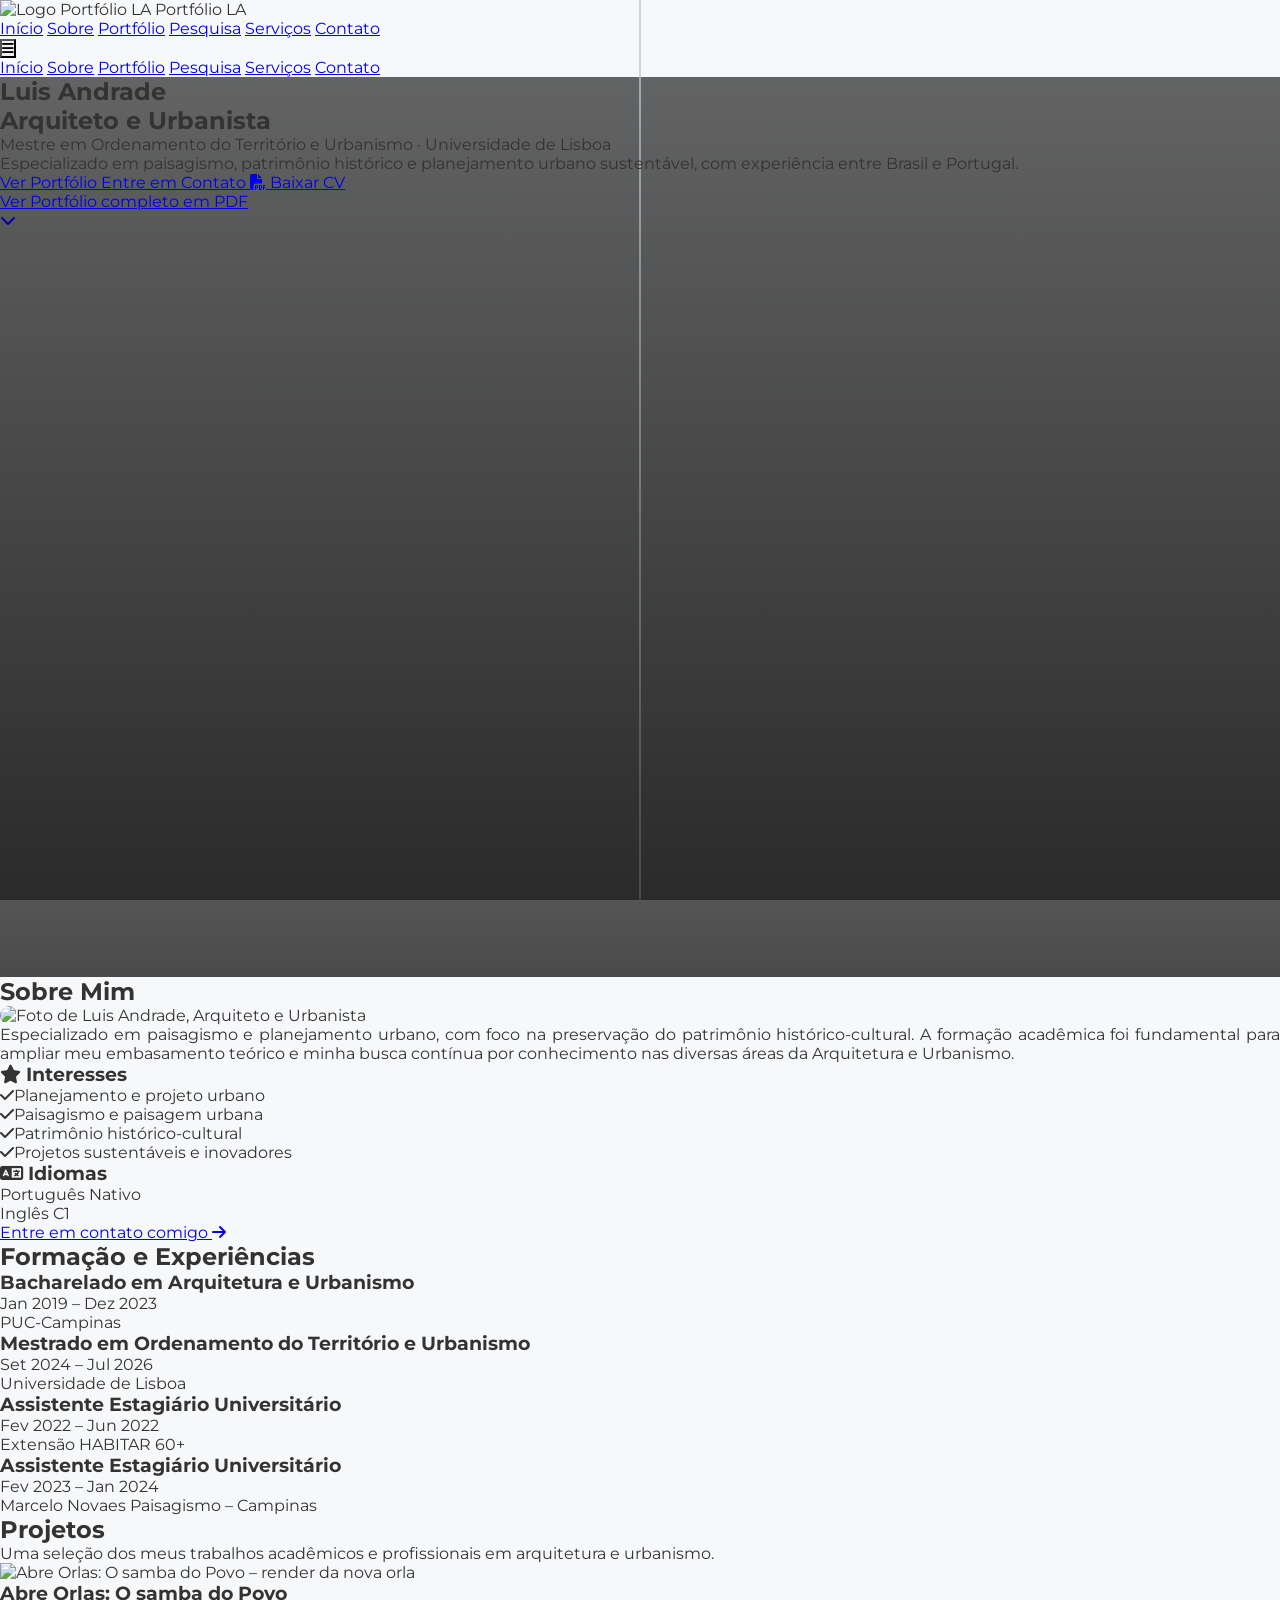
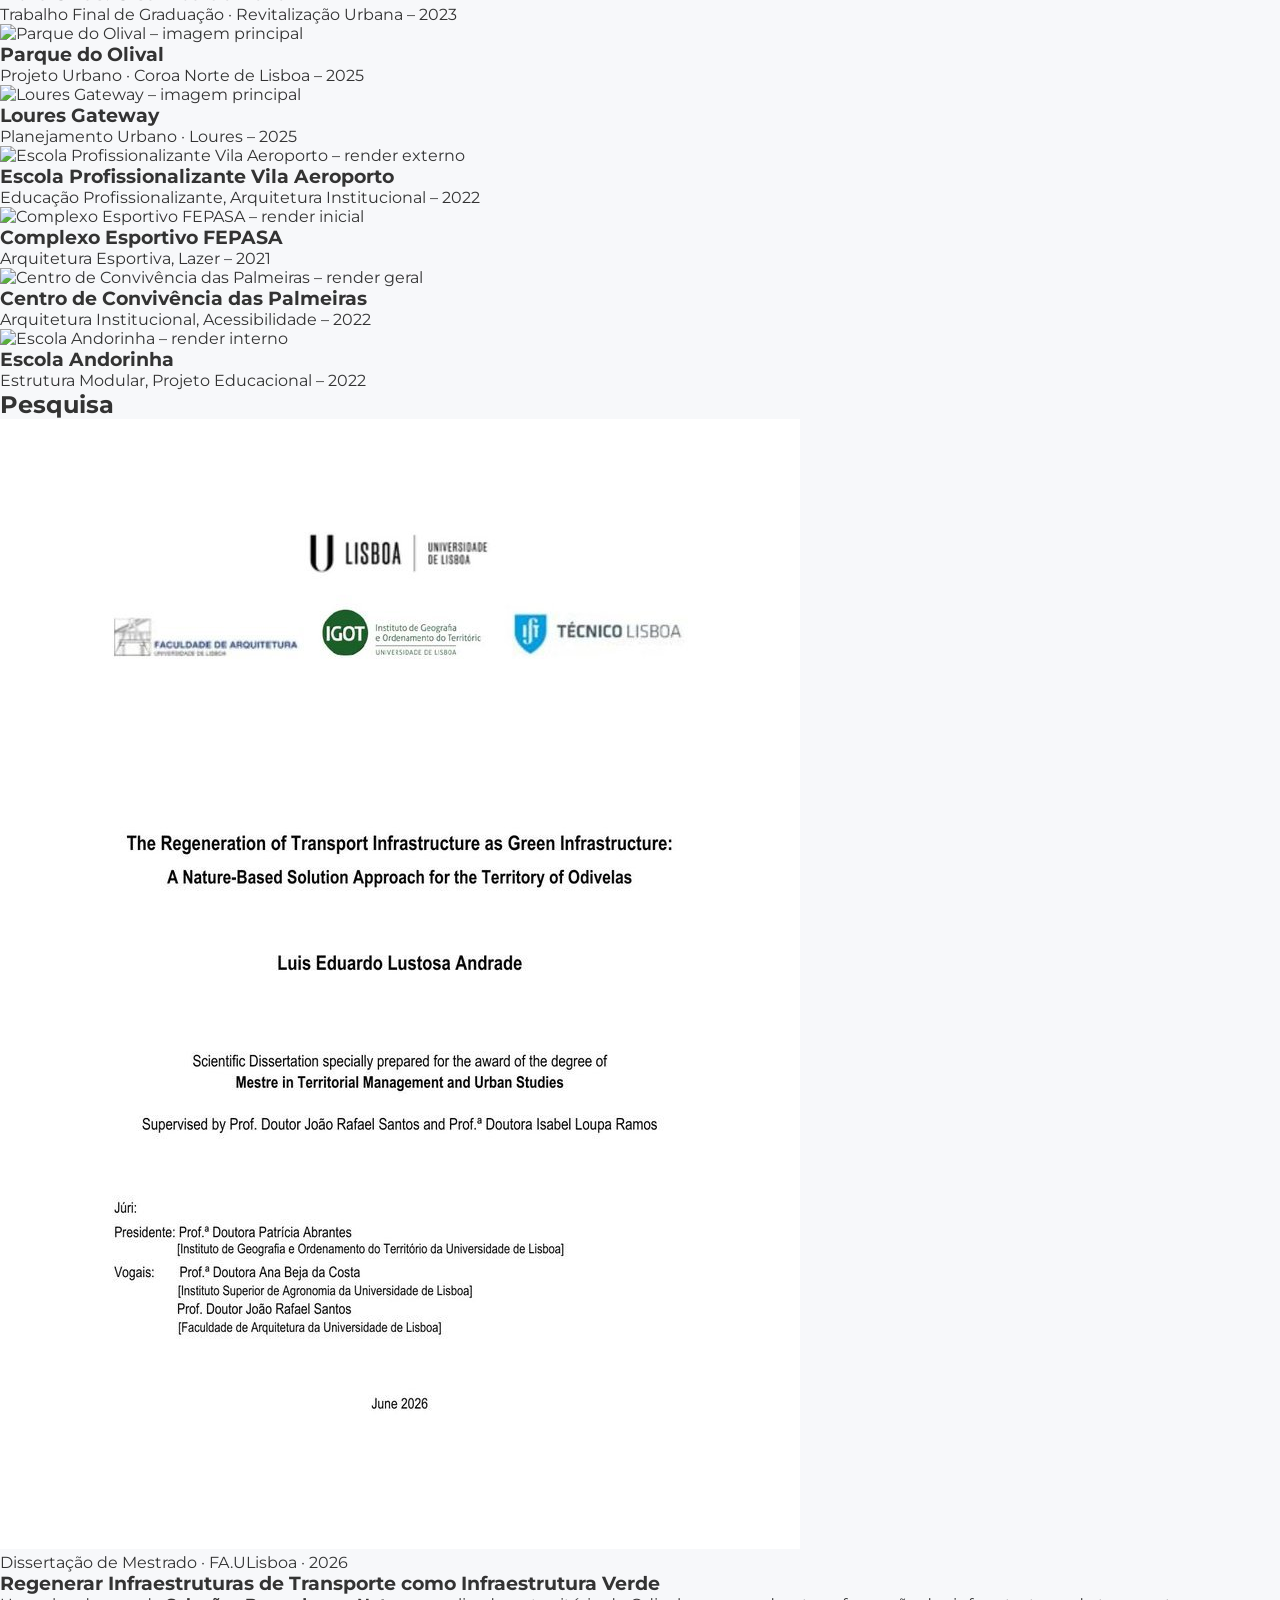
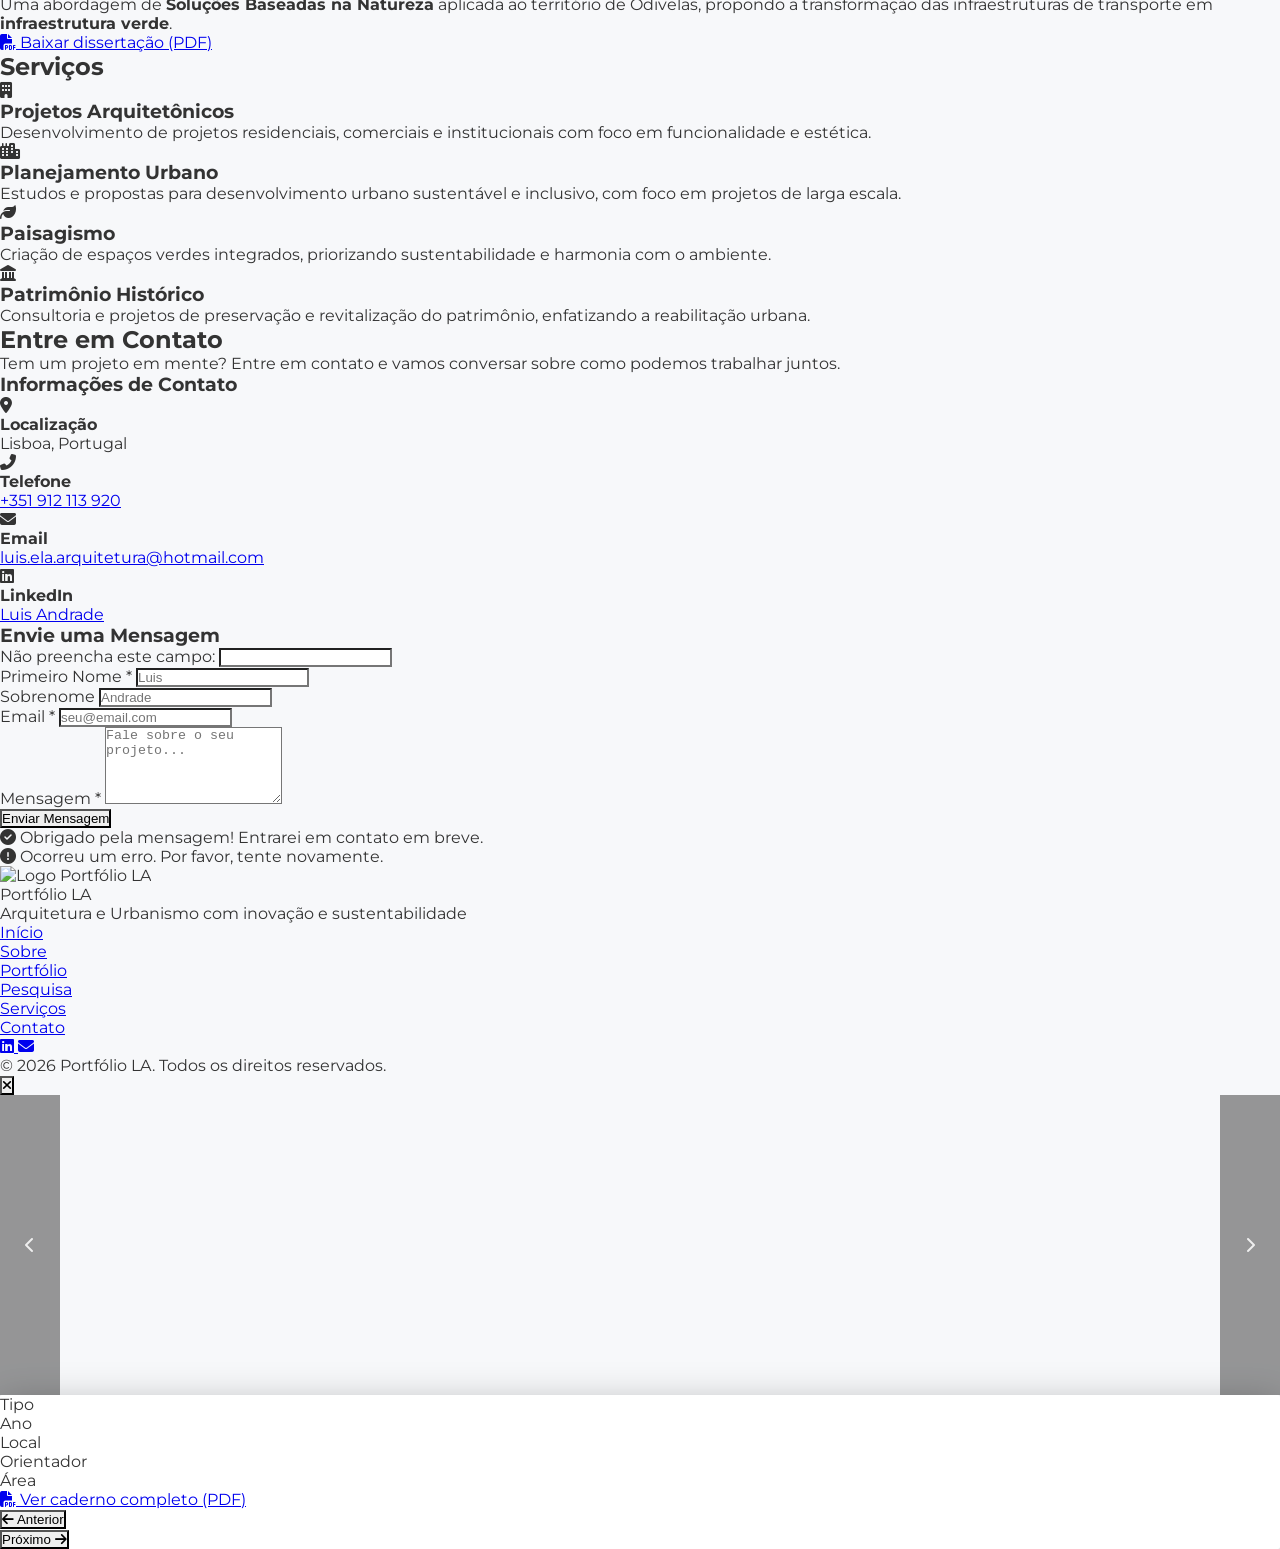
==== index.html @ cffaca9a "Update index.html" ====
<!DOCTYPE html>
<html lang="pt-BR">
<head>
  <meta charset="UTF-8">
  <meta name="viewport" content="width=device-width, initial-scale=1.0">
  <meta name="description" content="Portfólio de Luis Andrade, arquiteto e urbanista especializado em projetos sustentáveis, paisagismo e planejamento urbano.">
  <meta name="keywords" content="arquitetura, urbanismo, paisagismo, sustentabilidade, portfólio, Luis Andrade">
  <meta name="author" content="Luis Andrade">
  <meta name="robots" content="index, follow">

  <!-- ✅ FIX: URLs corretas do Open Graph -->
  <meta property="og:type" content="website">
  <meta property="og:url" content="https://portifoliola.netlify.app/">
  <meta property="og:title" content="Portfólio LA | Luis Andrade - Arquiteto e Urbanista">
  <meta property="og:description" content="Portfólio de Luis Andrade, arquiteto e urbanista especializado em projetos sustentáveis, paisagismo e planejamento urbano.">
  <meta property="og:image" content="https://static.wixstatic.com/media/ea66f0de45ec4109b5eb190bed2244d1.jpg/v1/fill/w_1024,h_1024,al_c,q_85,usm_0.66_1.00_0.01,enc_avif,quality_auto/ea66f0de45ec4109b5eb190bed2244d1.jpg">

  <!-- ✅ FIX: Twitter card URLs corretas -->
  <meta property="twitter:card" content="summary_large_image">
  <meta property="twitter:url" content="https://portifoliola.netlify.app/">
  <meta property="twitter:title" content="Portfólio LA | Luis Andrade - Arquiteto e Urbanista">
  <meta property="twitter:description" content="Portfólio de Luis Andrade, arquiteto e urbanista especializado em projetos sustentáveis, paisagismo e planejamento urbano.">
  <meta property="twitter:image" content="https://static.wixstatic.com/media/ea66f0de45ec4109b5eb190bed2244d1.jpg/v1/fill/w_1024,h_1024,al_c,q_85,usm_0.66_1.00_0.01,enc_avif,quality_auto/ea66f0de45ec4109b5eb190bed2244d1.jpg">

  <title>Portfólio LA | Luis Andrade - Arquiteto e Urbanista</title>

  <!-- ✅ FIX: canonical URL correta -->
  <link rel="canonical" href="https://portifoliola.netlify.app/">

  <!-- ✅ Favicon -->
  <link rel="icon" href="https://raw.githubusercontent.com/luislandrade21-and/my-la-portifolio/c99338d5252a7fed294907d3bf7613ececd0b146/imagens/Logo.svg" type="image/svg+xml">
  <link rel="apple-touch-icon" href="https://raw.githubusercontent.com/luislandrade21-and/my-la-portifolio/c99338d5252a7fed294907d3bf7613ececd0b146/imagens/Logo.svg">

  <!-- ✅ Preconnect para fontes (mantido - bom para performance) -->
  <link rel="preconnect" href="https://fonts.googleapis.com">
  <link rel="preconnect" href="https://fonts.gstatic.com" crossorigin>
  <link href="https://fonts.googleapis.com/css2?family=Montserrat:wght@300;400;500;600;700&display=swap" rel="stylesheet">

  <!-- Tailwind CDN (mantido - funcional para portfólio estático) -->
  <script src="https://cdn.tailwindcss.com"></script>

  <!-- ✅ FIX: Apenas ícones necessários do Font Awesome (subset) -->
  <link rel="stylesheet" href="https://cdnjs.cloudflare.com/ajax/libs/font-awesome/6.4.0/css/all.min.css">

  <style>
    :root {
      --primary-color: #4A5568;
      --secondary-color: #CBD5E0;
      --dark-color: #2D3748;
      --light-color: #f7f8fa;
      --accent-color: #ff6b6b;
    }

    * { margin: 0; padding: 0; box-sizing: border-box; }

    body {
      font-family: 'Montserrat', sans-serif;
      background-color: var(--light-color);
      color: #333;
      overflow-x: hidden;
    }

    /* ✅ Texto justificado apenas nas seções de conteúdo — não no hero */
    #about p, #portfolio p, #services p, #contact p,
    .text-gray-600, .text-gray-700 {
      text-align: justify;
      hyphens: auto;
      -webkit-hyphens: auto;
    }

    /* ✅ scroll-behavior nativo no CSS (sem JS) */
    html { scroll-behavior: smooth; }

    .hero-image {
      background-image: linear-gradient(rgba(0,0,0,0.5), rgba(0,0,0,0.5)),
        url('https://static.wixstatic.com/media/ea66f0de45ec4109b5eb190bed2244d1.jpg/v1/fill/w_1920,h_1080,al_c,q_85,usm_0.66_1.00_0.01,enc_avif,quality_auto/ea66f0de45ec4109b5eb190bed2244d1.jpg');
      background-size: cover;
      background-position: center;
      background-attachment: fixed;
      height: 100vh;
      position: relative;
    }

    .hero-image::after {
      content: '';
      position: absolute;
      top: 0; left: 0;
      width: 100%; height: 100%;
      background: linear-gradient(to bottom, rgba(0,0,0,0.2) 0%, rgba(0,0,0,0.7) 100%);
      z-index: 1;
    }

    .hero-content { position: relative; z-index: 2; }

    .portfolio-item {
      transition: all 0.3s ease;
      overflow: hidden;
      position: relative;
    }

    .portfolio-item::before {
      content: '';
      position: absolute;
      top: 0; left: 0;
      width: 100%; height: 100%;
      background: linear-gradient(to bottom, transparent 60%, rgba(0,0,0,0.8) 100%);
      z-index: 1;
      opacity: 0;
      transition: opacity 0.3s ease;
    }

    .portfolio-item:hover::before { opacity: 1; }

    .portfolio-item:hover {
      transform: translateY(-10px);
      box-shadow: 0 15px 30px rgba(0,0,0,0.15);
    }

    .portfolio-item .portfolio-overlay {
      position: absolute;
      bottom: 0; left: 0;
      width: 100%;
      padding: 20px;
      color: white;
      z-index: 2;
      transform: translateY(100%);
      transition: transform 0.3s ease;
    }

    .portfolio-item:hover .portfolio-overlay { transform: translateY(0); }

    /* Zoom suave da imagem no hover */
    .portfolio-item img {
      transition: transform 0.5s ease;
    }
    .portfolio-item:hover img {
      transform: scale(1.06);
    }

    .timeline::before {
      content: '';
      position: absolute;
      top: 0; bottom: 0;
      left: 50%;
      width: 2px;
      background-color: var(--secondary-color);
      transform: translateX(-50%);
    }

    @media (max-width: 768px) {
      .timeline::before { left: 31px; }
    }

    .nav-link { position: relative; transition: color 0.3s ease; }

    .nav-link::after {
      content: '';
      position: absolute;
      width: 0; height: 2px;
      bottom: 0; left: 0;
      background-color: var(--primary-color);
      transition: width 0.3s ease;
    }

    .nav-link:hover::after { width: 100%; }

    .service-card {
      transition: all 0.3s ease;
      height: 100%;
      display: flex;
      flex-direction: column;
    }

    .service-card:hover {
      transform: translateY(-10px);
      box-shadow: 0 15px 30px rgba(0,0,0,0.1);
    }

    .service-icon { transition: all 0.3s ease; }

    .service-card:hover .service-icon {
      background-color: var(--primary-color);
      color: white;
      transform: scale(1.1);
    }

    .fade-in {
      opacity: 0;
      transform: translateY(20px);
      transition: opacity 0.6s ease, transform 0.6s ease;
    }

    .fade-in.visible { opacity: 1; transform: translateY(0); }

    /* Loading */
    .loader {
      position: fixed;
      top: 0; left: 0;
      width: 100%; height: 100%;
      background-color: white;
      display: flex;
      justify-content: center;
      align-items: center;
      z-index: 9999;
      transition: opacity 0.5s ease, visibility 0.5s ease;
    }

    .loader.hidden { opacity: 0; visibility: hidden; }

    .loader-circle {
      width: 50px; height: 50px;
      border: 5px solid var(--secondary-color);
      border-top-color: var(--primary-color);
      border-radius: 50%;
      animation: spin 1s linear infinite;
    }

    @keyframes spin { to { transform: rotate(360deg); } }

    /* Scroll to top */
    .scroll-top {
      position: fixed;
      bottom: 30px; right: 30px;
      width: 50px; height: 50px;
      background-color: var(--primary-color);
      color: white;
      border-radius: 50%;
      display: flex;
      justify-content: center;
      align-items: center;
      cursor: pointer;
      opacity: 0;
      visibility: hidden;
      transition: all 0.3s ease;
      z-index: 99;
      box-shadow: 0 4px 12px rgba(0,0,0,0.15);
      border: none;
    }

    .scroll-top.visible { opacity: 1; visibility: visible; }
    .scroll-top:hover { background-color: var(--dark-color); transform: translateY(-5px); }

    /* Form */
    .form-control { transition: all 0.3s ease; }
    .form-control:focus {
      border-color: var(--primary-color);
      box-shadow: 0 0 0 3px rgba(84, 108, 140, 0.2);
      outline: none;
    }

    /* ===== AFIAR: cantos retos em todo o site (exceto círculos) ===== */
    .rounded-lg, .rounded-xl, .rounded-md, .rounded, .rounded-b-xl, .rounded-t-xl,
    .portfolio-item, .archd-tag, button, input, textarea, .bg-white.rounded-lg {
      border-radius: 0 !important;
    }
    /* Mantém circulares os elementos que devem sê-lo */
    .rounded-full, .scroll-top-btn, [class*="rounded-full"] {
      border-radius: 9999px !important;
    }

    .modal { transition: all 0.3s ease; }
    .archd-backdrop { background: rgba(15, 15, 17, 0.96); }
    .archd-stage { background: transparent; min-height: 300px; }
    .archd-panel { background: #ffffff; border-radius: 2px; box-shadow: 0 10px 40px rgba(0,0,0,0.3); max-height: 100%; }
    /* Gradiente para o texto do cabeçalho ficar legível sobre a imagem */
    .archd-header { background: linear-gradient(to bottom, rgba(0,0,0,0.65), rgba(0,0,0,0)); }
    .archd-tags { background: linear-gradient(to top, rgba(0,0,0,0.55), rgba(0,0,0,0)); }
    .archd-tag {
      display: inline-block;
      background: rgba(255,255,255,0.92);
      color: #1a1a1a;
      font-size: 11px;
      font-weight: 500;
      letter-spacing: 0.03em;
      padding: 4px 11px;
      pointer-events: none;
    }

    /* Carousel */
    .carousel-container { position: relative; overflow: hidden; }
    .carousel-track { display: flex; transition: transform 0.3s ease; height: 100%; }
    .carousel-slide { min-width: 100%; height: 100%; display: flex; align-items: center; justify-content: center; }
    .carousel-slide img { width: 100%; height: 100%; object-fit: contain; background: #0e0e0e; }

    .carousel-nav {
      position: absolute;
      top: 50%;
      transform: translateY(-50%);
      background-color: rgba(0,0,0,0.4);
      color: rgba(255,255,255,0.85);
      border: none;
      width: 44px; height: 44px;
      display: flex;
      justify-content: center;
      align-items: center;
      cursor: pointer;
      font-size: 16px;
      transition: all 0.2s ease;
      z-index: 15;
    }

    .carousel-nav:hover { background-color: rgba(0,0,0,0.7); color: #fff; }
    .carousel-prev { left: 0; height: 100%; width: 60px; }
    .carousel-next { right: 0; height: 100%; width: 60px; }

    /* Thumbnails */
    .thumbnail-gallery {
      display: flex;
      flex-wrap: wrap;
      gap: 10px;
      margin-top: 15px;
      justify-content: center;
    }

    .thumbnail {
      width: 80px; height: 80px;
      object-fit: cover;
      border-radius: 4px;
      cursor: pointer;
      opacity: 0.7;
      transition: all 0.3s ease;
      border: 2px solid transparent;
    }

    .thumbnail:hover, .thumbnail.active { opacity: 1; border-color: var(--primary-color); }

    /* Project navigation */
    .project-nav {
      position: absolute;
      top: 50%;
      transform: translateY(-50%);
      background-color: rgba(0,0,0,0.5);
      color: white;
      border: none;
      width: 50px; height: 50px;
      border-radius: 50%;
      display: flex;
      justify-content: center;
      align-items: center;
      cursor: pointer;
      font-size: 20px;
      transition: background-color 0.3s ease;
      z-index: 20;
    }

    .project-nav:hover { background-color: rgba(0,0,0,0.8); }
    .project-nav.prev { left: 10px; }
    .project-nav.next { right: 10px; }

    .project-nav-title {
      position: absolute;
      background-color: rgba(0,0,0,0.7);
      color: white;
      padding: 5px 10px;
      border-radius: 4px;
      font-size: 14px;
      white-space: nowrap;
      opacity: 0;
      transition: opacity 0.3s ease;
      pointer-events: none;
    }

    .project-nav:hover .project-nav-title { opacity: 1; }
    .project-nav.prev .project-nav-title { right: 60px; top: 50%; transform: translateY(-50%); }
    .project-nav.next .project-nav-title { left: 60px; top: 50%; transform: translateY(-50%); }

    /* ✅ REMOVIDO: placeholder-project (6º projeto removido) */

    /* Wide modal */
    .wider-modal {
      max-width: 90vw;
      width: 1200px;
    }

    @media (max-width: 1280px) { .wider-modal { max-width: 95vw; width: 1000px; } }
    @media (max-width: 1024px) { .wider-modal { max-width: 95vw; width: 800px; } }

    @media (max-width: 768px) {
      .hero-image { background-attachment: scroll; }
      .project-nav { width: 40px; height: 40px; font-size: 16px; }
      .carousel-nav { width: 44px; }
      .carousel-prev { left: 0; }
      .carousel-next { right: 0; }
    }

    /* Modal escuro — responsivo: empilha imagem em cima, painel em baixo */
    @media (max-width: 1023px) {
      .archd-modal { flex-direction: column; max-height: 94vh; }
      .archd-panel { width: 100%; border-left: none; border-top: 1px solid rgba(255,255,255,0.08); max-height: 40vh; }
      .carousel-slide { height: 52vh; max-height: 52vh; }
      .archd-header h2 { font-size: 1.05rem; }
    }

    /* ✅ NOVO: Estilo de foco para acessibilidade */
    a:focus-visible, button:focus-visible {
      outline: 3px solid var(--primary-color);
      outline-offset: 2px;
    }
  </style>
</head>
<body>

  <!-- Loading Screen -->
  <div class="loader" id="loader" role="status" aria-label="Carregando">
    <div class="loader-circle"></div>
  </div>

  <!-- ✅ Scroll to Top Button (button para acessibilidade) -->
  <button class="scroll-top" id="scrollTop" aria-label="Voltar ao topo" onclick="window.scrollTo({top:0,behavior:'smooth'})">
    <i class="fas fa-arrow-up" aria-hidden="true"></i>
  </button>

  <!-- Navigation -->
  <nav class="fixed w-full bg-white shadow-md z-50 transition-all duration-300" id="navbar" role="navigation" aria-label="Menu principal">
    <div class="max-w-7xl mx-auto px-4 sm:px-6 lg:px-8">
      <div class="flex justify-between h-16">
        <div class="flex items-center">
          <img src="https://raw.githubusercontent.com/luislandrade21-and/my-la-portifolio/c99338d5252a7fed294907d3bf7613ececd0b146/imagens/Logo.svg"
               alt="Logo Portfólio LA"
               class="w-10 h-10 mr-2"
               width="40" height="40">
          <span class="text-xl font-bold text-[var(--primary-color)]">Portfólio LA</span>
        </div>
        <div class="hidden md:flex items-center space-x-8">
          <a href="#home" class="nav-link text-gray-700 hover:text-[var(--primary-color)] px-3 py-2">Início</a>
          <a href="#about" class="nav-link text-gray-700 hover:text-[var(--primary-color)] px-3 py-2">Sobre</a>
          <a href="#portfolio" class="nav-link text-gray-700 hover:text-[var(--primary-color)] px-3 py-2">Portfólio</a>
          <a href="#pesquisa" class="nav-link text-gray-700 hover:text-[var(--primary-color)] px-3 py-2">Pesquisa</a>
          <a href="#services" class="nav-link text-gray-700 hover:text-[var(--primary-color)] px-3 py-2">Serviços</a>
          <a href="#contact" class="nav-link bg-[var(--primary-color)] text-white px-4 py-2 rounded-lg hover:bg-[var(--dark-color)] transition duration-300">Contato</a>
        </div>
        <div class="md:hidden flex items-center">
          <button id="menu-toggle" class="text-gray-700 hover:text-blue-600" aria-label="Abrir menu" aria-expanded="false" aria-controls="mobile-menu">
            <i class="fas fa-bars text-xl text-[var(--secondary-color)]" aria-hidden="true"></i>
          </button>
        </div>
      </div>
    </div>
    <!-- Mobile menu -->
    <div id="mobile-menu" class="hidden md:hidden bg-white shadow-lg" role="menu">
      <div class="px-2 pt-2 pb-3 space-y-1 sm:px-3">
        <a href="#home" class="block px-3 py-2 text-gray-700 hover:text-[var(--primary-color)]" role="menuitem">Início</a>
        <a href="#about" class="block px-3 py-2 text-gray-700 hover:text-[var(--primary-color)]" role="menuitem">Sobre</a>
        <a href="#portfolio" class="block px-3 py-2 text-gray-700 hover:text-[var(--primary-color)]" role="menuitem">Portfólio</a>
        <a href="#pesquisa" class="block px-3 py-2 text-gray-700 hover:text-[var(--primary-color)]" role="menuitem">Pesquisa</a>
        <a href="#services" class="block px-3 py-2 text-gray-700 hover:text-[var(--primary-color)]" role="menuitem">Serviços</a>
        <a href="#contact" class="block px-3 py-2 bg-[var(--primary-color)] text-white rounded-lg hover:bg-[var(--dark-color)] transition duration-300" role="menuitem">Contato</a>
      </div>
    </div>
  </nav>

  <!-- Hero Section -->
  <section id="home" class="hero-image pt-16" aria-label="Apresentação">
    <div class="h-full flex items-center justify-center hero-content">
      <div class="text-center px-4 fade-in">
        <h1 class="text-4xl md:text-6xl font-bold text-white mb-4">Luis Andrade</h1>
        <h2 class="text-2xl md:text-3xl text-blue-300 mb-4">Arquiteto e Urbanista</h2>
        <p class="text-base md:text-lg text-blue-200 mb-6 font-light tracking-wide">
          Mestre em Ordenamento do Território e Urbanismo · Universidade de Lisboa
        </p>
        <p class="text-lg md:text-xl text-white max-w-2xl mx-auto mb-8">
          Especializado em paisagismo, patrimônio histórico e planejamento urbano sustentável, com experiência entre Brasil e Portugal.
        </p>
        <div class="flex flex-col sm:flex-row justify-center gap-4">
          <a href="#portfolio" class="inline-block bg-[var(--primary-color)] hover:bg-[var(--dark-color)] text-white font-medium py-3 px-6 rounded-lg transition duration-300">
            Ver Portfólio
          </a>
          <a href="#contact" class="inline-block bg-transparent border-2 border-white hover:bg-white hover:text-[var(--primary-color)] text-white font-medium py-3 px-6 rounded-lg transition duration-300">
            Entre em Contato
          </a>
          <!-- ✅ Botão CV ativo -->
          <a href="cv/luis-andrade-CV-2026.pdf"
             download
             class="inline-flex items-center gap-2 bg-transparent border-2 border-blue-300 hover:bg-blue-300 hover:text-[var(--dark-color)] text-blue-200 font-medium py-3 px-6 rounded-lg transition duration-300">
            <i class="fas fa-file-pdf" aria-hidden="true"></i>
            Baixar CV
          </a>
        </div>
        <!-- ✅ Link discreto para o portfólio em PDF -->
        <p class="text-xs text-blue-200 mt-4 opacity-80 text-center">
          <a href="cv/luis-andrade-portifolio-2025.pdf"
             download
             class="underline underline-offset-2 hover:opacity-100 transition-opacity duration-200 cursor-pointer">
            Ver Portfólio completo em PDF
          </a>
        </p>
      </div>
    </div>
    <div class="absolute bottom-10 left-0 right-0 flex justify-center animate-bounce">
      <a href="#about" class="text-white" aria-label="Ir para seção Sobre">
        <i class="fas fa-chevron-down text-2xl" aria-hidden="true"></i>
      </a>
    </div>
  </section>

  <!-- About Section -->
  <section id="about" class="py-20 bg-white" aria-labelledby="about-title">
    <div class="max-w-7xl mx-auto px-4 sm:px-6 lg:px-8">
      <div class="text-center mb-16 fade-in">
        <h2 id="about-title" class="text-3xl font-bold text-gray-900 mb-4">Sobre Mim</h2>
        <div class="w-20 h-1 bg-[var(--secondary-color)] mx-auto"></div>
      </div>
      <div class="flex flex-col md:flex-row items-center gap-12 fade-in">
        <div class="md:w-1/3">
          <!-- ✅ FIX: loading="lazy" + dimensões explícitas -->
          <img src="https://static.wixstatic.com/media/f6c6d7_1b2fb8ff5204471a9a677d232c610325~mv2.jpg/v1/crop/x_0,y_1,w_576,h_574/fill/w_487,h_484,al_c,q_80,usm_0.66_1.00_0.01,enc_avif,quality_auto/WhatsApp%20Image%202025-07-28%20at%2015_42_edited.jpg"
               alt="Foto de Luis Andrade, Arquiteto e Urbanista"
               class="rounded-full w-64 h-64 object-cover mx-auto shadow-xl"
               width="256" height="256"
               loading="lazy">
        </div>
        <div class="md:w-2/3">
          <p class="text-lg text-gray-600 mb-8">
            Especializado em paisagismo e planejamento urbano, com foco na preservação do patrimônio histórico-cultural.
            A formação acadêmica foi fundamental para ampliar meu embasamento teórico e minha busca contínua por conhecimento
            nas diversas áreas da Arquitetura e Urbanismo.
          </p>
          <div class="grid grid-cols-1 md:grid-cols-2 gap-8">
            <div>
              <h3 class="text-xl font-semibold text-gray-800 mb-4 flex items-center">
                <i class="fas fa-star mr-2 text-[var(--secondary-color)]" aria-hidden="true"></i> Interesses
              </h3>
              <ul class="space-y-2">
                <li class="flex items-center"><i class="fas fa-check text-green-500 mr-2" aria-hidden="true"></i>Planejamento e projeto urbano</li>
                <li class="flex items-center"><i class="fas fa-check text-green-500 mr-2" aria-hidden="true"></i>Paisagismo e paisagem urbana</li>
                <li class="flex items-center"><i class="fas fa-check text-green-500 mr-2" aria-hidden="true"></i>Patrimônio histórico-cultural</li>
                <li class="flex items-center"><i class="fas fa-check text-green-500 mr-2" aria-hidden="true"></i>Projetos sustentáveis e inovadores</li>
              </ul>
            </div>
            <div>
              <h3 class="text-xl font-semibold text-gray-800 mb-4 flex items-center">
                <i class="fas fa-language mr-2 text-[var(--secondary-color)]" aria-hidden="true"></i> Idiomas
              </h3>
              <div class="mb-4">
                <div class="flex justify-between mb-1">
                  <span class="text-gray-700">Português</span>
                  <span class="text-gray-500">Nativo</span>
                </div>
                <div class="w-full bg-gray-200 rounded-full h-2.5" role="progressbar" aria-valuenow="100" aria-valuemin="0" aria-valuemax="100" aria-label="Nível de Português">
                  <div class="bg-[var(--primary-color)] h-2.5 rounded-full" style="width:100%"></div>
                </div>
              </div>
              <div>
                <div class="flex justify-between mb-1">
                  <span class="text-gray-700">Inglês</span>
                  <span class="text-gray-500">C1</span>
                </div>
                <div class="w-full bg-gray-200 rounded-full h-2.5" role="progressbar" aria-valuenow="80" aria-valuemin="0" aria-valuemax="100" aria-label="Nível de Inglês C1">
                  <div class="bg-[var(--primary-color)] h-2.5 rounded-full" style="width:80%"></div>
                </div>
              </div>
            </div>
          </div>
          <div class="mt-8">
            <a href="#contact" class="inline-flex items-center text-[var(--primary-color)] font-medium hover:text-[var(--dark-color)]">
              Entre em contato comigo
              <i class="fas fa-arrow-right ml-2" aria-hidden="true"></i>
            </a>
          </div>
        </div>
      </div>
    </div>
  </section>

  <!-- Experience Section -->
  <section class="py-20 bg-gray-50" aria-labelledby="exp-title">
    <div class="max-w-7xl mx-auto px-4 sm:px-6 lg:px-8">
      <div class="text-center mb-16 fade-in">
        <h2 id="exp-title" class="text-3xl font-bold text-gray-900 mb-4">Formação e Experiências</h2>
        <div class="w-20 h-1 bg-[var(--primary-color)] mx-auto"></div>
      </div>
      <div class="relative timeline">
        <div class="mb-12 flex flex-col md:flex-row items-start fade-in">
          <div class="md:w-1/2 md:pr-8 md:text-right mb-4 md:mb-0">
            <div class="bg-white p-6 rounded-lg shadow-md">
              <h3 class="text-xl font-semibold text-[var(--primary-color)]">Bacharelado em Arquitetura e Urbanismo</h3>
              <p class="text-gray-500 mb-2">Jan 2019 – Dez 2023</p>
              <p class="text-gray-600">PUC-Campinas</p>
            </div>
          </div>
          <div class="hidden md:block md:w-1/2"></div>
        </div>
        <div class="mb-12 flex flex-col md:flex-row items-start fade-in">
          <div class="hidden md:block md:w-1/2"></div>
          <div class="md:w-1/2 md:pl-8">
            <div class="bg-white p-6 rounded-lg shadow-md">
              <h3 class="text-xl font-semibold text-[var(--primary-color)]">Mestrado em Ordenamento do Território e Urbanismo</h3>
              <p class="text-gray-500 mb-2">Set 2024 – Jul 2026</p>
              <p class="text-gray-600">Universidade de Lisboa</p>
            </div>
          </div>
        </div>
        <div class="mb-12 flex flex-col md:flex-row items-start fade-in">
          <div class="md:w-1/2 md:pr-8 md:text-right mb-4 md:mb-0">
            <div class="bg-white p-6 rounded-lg shadow-md">
              <h3 class="text-xl font-semibold text-[var(--primary-color)]">Assistente Estagiário Universitário</h3>
              <p class="text-gray-500 mb-2">Fev 2022 – Jun 2022</p>
              <p class="text-gray-600">Extensão HABITAR 60+</p>
            </div>
          </div>
          <div class="hidden md:block md:w-1/2"></div>
        </div>
        <div class="flex flex-col md:flex-row items-start fade-in">
          <div class="hidden md:block md:w-1/2"></div>
          <div class="md:w-1/2 md:pl-8">
            <div class="bg-white p-6 rounded-lg shadow-md">
              <h3 class="text-xl font-semibold text-[var(--primary-color)]">Assistente Estagiário Universitário</h3>
              <p class="text-gray-500 mb-2">Fev 2023 – Jan 2024</p>
              <p class="text-gray-600">Marcelo Novaes Paisagismo – Campinas</p>
            </div>
          </div>
        </div>
      </div>
    </div>
  </section>

  <!-- Portfolio Section -->
  <section id="portfolio" class="py-20 bg-white" aria-labelledby="portfolio-title">
    <div class="max-w-7xl mx-auto px-4 sm:px-6 lg:px-8">
      <div class="text-center mb-16 fade-in">
        <h2 id="portfolio-title" class="text-3xl font-bold text-gray-900 mb-4">Projetos</h2>
        <div class="w-20 h-1 bg-[var(--primary-color)] mx-auto"></div>
        <p class="text-lg text-gray-600 mt-4 max-w-2xl mx-auto">
          Uma seleção dos meus trabalhos acadêmicos e profissionais em arquitetura e urbanismo.
        </p>
      </div>
      <div class="grid grid-cols-1 md:grid-cols-2 lg:grid-cols-3 gap-8" id="portfolio-grid">
        
        <!-- Projeto 1 -->
        <div class="portfolio-item rounded-lg overflow-hidden shadow-lg cursor-pointer fade-in"
             onclick="openProjectModal(0)"
             role="button" tabindex="0"
             aria-label="Ver detalhes: Abre Orlas - O samba do Povo"
             onkeypress="if(event.key==='Enter')openProjectModal(0)"
             data-title="Abre Orlas: O samba do Povo"
             data-description="Trabalho Final de Graduação desenvolvido como parte do Plano de Desenvolvimento Urbano da Região Metropolitana de Vitória. O projeto propõe a reabilitação urbana da orla do rio Santa Maria no Sambão do Povo — região historicamente ligada à cultura do samba e à vida comunitária da cidade —, resgatando a relação da população com a margem do rio por meio de espaços públicos de convivência, cultura e lazer. A proposta articula mobilidade ativa, paisagismo integrado e identidade cultural local, com ênfase na inclusão social e na valorização da memória coletiva do lugar. O projeto foi reconhecido no contexto do PDU da Região Metropolitana de Vitória como intervenção de escala urbana com impacto social direto."
             data-images='["https://raw.githubusercontent.com/luislandrade21-and/my-la-portifolio/refs/heads/main/imagens/1.%20Figura%2001%20%5BNova%20orla.%20Autor%20Luis%20Andrade%20(2023).%20Desenho%20autoral%5D-1.png","https://raw.githubusercontent.com/luislandrade21-and/my-la-portifolio/refs/heads/main/imagens/1.%20Figura%2002%20%5BIsométrica%20geral.%20Autor%20Luis%20Andrade%20(2023).%20Desenho%20autoral%5D%20(MENOR).png","https://raw.githubusercontent.com/luislandrade21-and/my-la-portifolio/refs/heads/main/imagens/1.%20Figura%2003%20%5BSíntese%20de%20estudo%20da%20região.%20Autor%20Luis%20Andrade%20(2023).%20Desenho%20autoral%5D.png","https://raw.githubusercontent.com/luislandrade21-and/my-la-portifolio/refs/heads/main/imagens/1.%20Figura%2004%20%5BProposta%20geral.%20Autor%20Luis%20Andrade%20(2023).%20Desenho%20autoral%5D.png","https://raw.githubusercontent.com/luislandrade21-and/my-la-portifolio/refs/heads/main/imagens/1.%20Figura%2005%20%5BImplantação%20aproximada.%20Autor%20Luis%20Andrade%20(2023).%20Desenho%20autoral%5D.png","https://raw.githubusercontent.com/luislandrade21-and/my-la-portifolio/refs/heads/main/imagens/1.%20Figura%2006%20%5BConvívio%20na%20orla.%20Autor%20Luis%20Andrade%20(2023).%20Desenho%20autoral%5D-1.png","https://raw.githubusercontent.com/luislandrade21-and/my-la-portifolio/refs/heads/main/imagens/1.%20Figura%2007%20%5BEstrutura%20Proposta.%20Autor%20Luis%20Andrade%20(2023).%20Desenho%20autoral%5D-1.png","https://raw.githubusercontent.com/luislandrade21-and/my-la-portifolio/refs/heads/main/imagens/1.%20Figura%2008%20%5BDiversidade%20de%20momentos.%20Autor%20Luis%20Andrade%20(2023).%20Desenho%20autoral%5D-1.png","https://raw.githubusercontent.com/luislandrade21-and/my-la-portifolio/refs/heads/main/imagens/1.%20Figura%2009%20%5BNova%20Avenida.%20Autor%20Luis%20Andrade%20(2023).%20Desenho%20autoral%5D%20-1.png"]'
             data-location="Sambão do Povo, Vitória – ES"
             data-date="Dez 2023"
             data-type="Revitalização, Projeto Urbano, Social"
             data-advisor="Claudio Manetti"
             data-team=""
             data-area="Trabalho Final de Graduação – PUC-Campinas"
             data-pdf="https://raw.githubusercontent.com/luislandrade21-and/my-la-portifolio/refs/heads/main/cv/abre-orlas-caderno.pdf">
          <!-- ✅ FIX: loading="lazy" nas imagens dos cards -->
          <img src="https://raw.githubusercontent.com/luislandrade21-and/my-la-portifolio/refs/heads/main/imagens/1.%20Figura%2001%20%5BNova%20orla.%20Autor%20Luis%20Andrade%20(2023).%20Desenho%20autoral%5D-1.png"
               alt="Abre Orlas: O samba do Povo – render da nova orla"
               class="w-full h-64 object-cover"
               loading="lazy">
          <div class="p-6 bg-white">
            <h3 class="text-xl font-semibold text-gray-800 mb-2">Abre Orlas: O samba do Povo</h3>
            <p class="text-gray-600"><span class="font-medium text-[var(--primary-color)]">Trabalho Final de Graduação</span> · Revitalização Urbana – 2023</p>
          </div>
          <div class="portfolio-overlay">
            <h3 class="text-xl font-semibold mb-2">Ver detalhes</h3>
            <p class="text-sm">Clique para mais informações</p>
          </div>
        </div>
        <!-- Projeto NOVO: Parque do Olival -->
        <div class="portfolio-item rounded-lg overflow-hidden shadow-lg cursor-pointer fade-in"
             onclick="openProjectModal(1)"
             role="button" tabindex="0"
             aria-label="Ver detalhes: Parque do Olival"
             onkeypress="if(event.key==='Enter')openProjectModal(1)"
             data-title="Parque do Olival"
             data-description="Projeto de formação do Mestrado em Ordenamento do Território e Urbanismo (MOTU), inserido na reformulação da coroa norte de Lisboa. Partindo da visão de costurar um território há muito negligenciado ao tecido metropolitano, foi selecionada — após um estudo detalhado da região — uma área intersticial em Odivelas, entre fragmentos urbanos e ecológicos, classificada pelo PDM como espaço verde a consolidar e integrada num sistema de corredores estruturantes. A proposta trabalha o espaço através de diferentes sistemas (verde, mobilidade, ecológico e edificado) que orientam sua estruturação, integrando ecologia e espaço urbano num modelo de baixa densidade orientado ao pedestre. O desenho apoia-se em estudos de perequação e na gestão do risco associado à linha de água, propondo um novo bairro misto que reforça a coesão sem apagar a identidade do lugar. O momento inicial de diagnóstico foi desenvolvido em dupla com Maisha Rahman."
             data-images='["https://raw.githubusercontent.com/luislandrade21-and/my-la-portifolio/refs/heads/main/imagens/6.%20Olival%20Figura%201.png","https://raw.githubusercontent.com/luislandrade21-and/my-la-portifolio/refs/heads/main/imagens/6.%20Olival%20Figura%202.png","https://raw.githubusercontent.com/luislandrade21-and/my-la-portifolio/refs/heads/main/imagens/6.%20Olival%20Figura%203.png","https://raw.githubusercontent.com/luislandrade21-and/my-la-portifolio/refs/heads/main/imagens/6.%20Olival%20Figura%204.png","https://raw.githubusercontent.com/luislandrade21-and/my-la-portifolio/refs/heads/main/imagens/6.%20Olival%20Figura%205.png","https://raw.githubusercontent.com/luislandrade21-and/my-la-portifolio/refs/heads/main/imagens/6.%20Olival%20Figura%206.png","https://raw.githubusercontent.com/luislandrade21-and/my-la-portifolio/refs/heads/main/imagens/6.%20Olival%20Figura%207.png","https://raw.githubusercontent.com/luislandrade21-and/my-la-portifolio/refs/heads/main/imagens/6.%20Olival%20Figura%208.png","https://raw.githubusercontent.com/luislandrade21-and/my-la-portifolio/refs/heads/main/imagens/6.%20Olival%20Figura%209.png"]'
             data-location="Odivelas, Lisboa – Portugal"
             data-date="2025"
             data-type="Projeto Urbano, Planejamento Territorial"
             data-advisor=""
             data-team="Diagnóstico em dupla com Maisha Rahman (MOTU)"
             data-area="Urbanismo e Estrutura Verde"
             data-pdf="https://raw.githubusercontent.com/luislandrade21-and/my-la-portifolio/refs/heads/main/cv/parque-olival-caderno.pdf">
          <img src="https://raw.githubusercontent.com/luislandrade21-and/my-la-portifolio/refs/heads/main/imagens/6.%20Olival%20Figura%201.png"
               alt="Parque do Olival – imagem principal"
               class="w-full h-64 object-cover"
               loading="lazy">
          <div class="p-6 bg-white">
            <h3 class="text-xl font-semibold text-gray-800 mb-2">Parque do Olival</h3>
            <p class="text-gray-600">Projeto Urbano · Coroa Norte de Lisboa – 2025</p>
          </div>
          <div class="portfolio-overlay">
            <h3 class="text-xl font-semibold mb-2">Ver detalhes</h3>
            <p class="text-sm">Clique para mais informações</p>
          </div>
        </div>
        <!-- Projeto NOVO: Loures Gateway -->
        <div class="portfolio-item rounded-lg overflow-hidden shadow-lg cursor-pointer fade-in"
             onclick="openProjectModal(2)"
             role="button" tabindex="0"
             aria-label="Ver detalhes: Loures Gateway"
             onkeypress="if(event.key==='Enter')openProjectModal(2)"
             data-title="Loures Gateway"
             data-description="Projeto de formação do Mestrado em Ordenamento do Território e Urbanismo (MOTU), desenvolvido em equipe com Maisha Rahman e Alexander Zoheir, em parceria com o Município de Loures. O trabalho parte de uma premissa clara: a desativação e o descolamento do aeroporto liberará vastas áreas e gerará consequências profundas, abrindo uma oportunidade única de desenvolvimento para a região. O projeto propõe uma estratégia de regeneração que transforma o tecido industrial existente num gateway diverso, verde e de uso misto, assente em cinco diretrizes — conectividade ecológica, coesão urbana, identidade do lugar, mobilidade sustentável e regeneração urbano-ambiental. A partir do diagnóstico e da análise SWOT, foi selecionada uma área junto a Camarate e adjacente à CRIL para o desenvolvimento de um projeto de unidade de execução, ressignificando um espaço de transição hoje marcado pela logística e pela fragmentação."
             data-images='["https://raw.githubusercontent.com/luislandrade21-and/my-la-portifolio/refs/heads/main/imagens/7.%20Loures%20Figura%201.png","https://raw.githubusercontent.com/luislandrade21-and/my-la-portifolio/refs/heads/main/imagens/7.%20Loures%20Figura%202.png","https://raw.githubusercontent.com/luislandrade21-and/my-la-portifolio/refs/heads/main/imagens/7.%20Loures%20Figura%203.png","https://raw.githubusercontent.com/luislandrade21-and/my-la-portifolio/refs/heads/main/imagens/7.%20Loures%20Figura%204.png","https://raw.githubusercontent.com/luislandrade21-and/my-la-portifolio/refs/heads/main/imagens/7.%20Loures%20Figura%205.png","https://raw.githubusercontent.com/luislandrade21-and/my-la-portifolio/refs/heads/main/imagens/7.%20Loures%20Figura%206.png","https://raw.githubusercontent.com/luislandrade21-and/my-la-portifolio/refs/heads/main/imagens/7.%20Loures%20Figura%207.png"]'
             data-location="Loures – Portugal"
             data-date="2025"
             data-type="Planejamento Urbano, Diagnóstico Territorial"
             data-advisor=""
             data-team="Equipe: Maisha Rahman e Alexander Zoheir (MOTU)"
             data-area="Planejamento e Regeneração Urbana"
             data-pdf="https://raw.githubusercontent.com/luislandrade21-and/my-la-portifolio/refs/heads/main/cv/loures-gateway-caderno.pdf">
          <img src="https://raw.githubusercontent.com/luislandrade21-and/my-la-portifolio/refs/heads/main/imagens/7.%20Loures%20Figura%201.png"
               alt="Loures Gateway – imagem principal"
               class="w-full h-64 object-cover"
               loading="lazy">
          <div class="p-6 bg-white">
            <h3 class="text-xl font-semibold text-gray-800 mb-2">Loures Gateway</h3>
            <p class="text-gray-600">Planejamento Urbano · Loures – 2025</p>
          </div>
          <div class="portfolio-overlay">
            <h3 class="text-xl font-semibold mb-2">Ver detalhes</h3>
            <p class="text-sm">Clique para mais informações</p>
          </div>
        </div>
        <!-- Projeto 3 -->
        <div class="portfolio-item rounded-lg overflow-hidden shadow-lg cursor-pointer fade-in"
             onclick="openProjectModal(3)"
             role="button" tabindex="0"
             aria-label="Ver detalhes: Escola Profissionalizante Vila Aeroporto"
             onkeypress="if(event.key==='Enter')openProjectModal(3)"
             data-title="Escola Profissionalizante Vila Aeroporto"
             data-description="Na Vila Aeroporto em Campinas existe uma região abrangida por um projeto de parque linear. O projeto propõe uma escola especializada em cursos técnicos voltados para Engenharias e Arquitetura, integrada ao percurso do parque, com entradas de acesso que conectam os espaços educacionais às áreas de lazer. O terreno apresenta dois desafios centrais: um afluente do Rio Campivari que delimita área de proteção ambiental, e uma linha de alta tensão que restringe programas de estadia prolongada — ambos respondidos com soluções criativas de organização espacial. O programa contempla salas de aula e ateliê, refeitório, biblioteca, auditório comunitário e centro de convivência no lado oposto do córrego, com bicicletário, rampas de skate, parquinho e quadra poliesportiva. A circulação é garantida por sistema de rampas centrais que dão acesso universal a todos os programas."
             data-images='["https://raw.githubusercontent.com/luislandrade21-and/my-la-portifolio/refs/heads/main/imagens/3.%20Figura%201%20(Render%20Escola).jpg","https://raw.githubusercontent.com/luislandrade21-and/my-la-portifolio/refs/heads/main/imagens/3.%20Figura%202%20(Diagrama1).jpg","https://raw.githubusercontent.com/luislandrade21-and/my-la-portifolio/refs/heads/main/imagens/3.%20Figura%203%20(Diagrama2).jpg","https://raw.githubusercontent.com/luislandrade21-and/my-la-portifolio/refs/heads/main/imagens/3.%20Figura%204%20(Diagrama3).jpg","https://raw.githubusercontent.com/luislandrade21-and/my-la-portifolio/refs/heads/main/imagens/3.%20Figura%205%20(Diagrama4).jpg","https://raw.githubusercontent.com/luislandrade21-and/my-la-portifolio/refs/heads/main/imagens/3.%20Figura%206%20(Elevação).jpg","https://raw.githubusercontent.com/luislandrade21-and/my-la-portifolio/refs/heads/main/imagens/3.%20Figura%202%20(Render%20Escola%20Externa).jpg","https://raw.githubusercontent.com/luislandrade21-and/my-la-portifolio/refs/heads/main/imagens/3.%20Figura%207%20(Corte%20Interno).jpg","https://raw.githubusercontent.com/luislandrade21-and/my-la-portifolio/refs/heads/main/imagens/3.%20Figura%208%20(Implantação).png","https://raw.githubusercontent.com/luislandrade21-and/my-la-portifolio/refs/heads/main/imagens/3.%20Figura%2012%20(Corte%20Geral).jpg","https://raw.githubusercontent.com/luislandrade21-and/my-la-portifolio/refs/heads/main/imagens/3.%20Figura%2013%20(Render%20Praça).png"]'
             data-location="Vila Aeroporto, Campinas – SP"
             data-date="Nov 2022"
             data-type="Educação Profissionalizante, Arquitetura Institucional"
             data-advisor=""
             data-team="Lara Briani"
             data-area="Arquitetura Educacional e Comunitária">
          <img src="https://raw.githubusercontent.com/luislandrade21-and/my-la-portifolio/refs/heads/main/imagens/3.%20Figura%201%20(Render%20Escola).jpg"
               alt="Escola Profissionalizante Vila Aeroporto – render externo"
               class="w-full h-64 object-cover"
               loading="lazy">
          <div class="p-6 bg-white">
            <h3 class="text-xl font-semibold text-gray-800 mb-2">Escola Profissionalizante Vila Aeroporto</h3>
            <p class="text-gray-600">Educação Profissionalizante, Arquitetura Institucional – 2022</p>
          </div>
          <div class="portfolio-overlay">
            <h3 class="text-xl font-semibold mb-2">Ver detalhes</h3>
            <p class="text-sm">Clique para mais informações</p>
          </div>
        </div>
        <!-- Projeto 5 -->
        <div class="portfolio-item rounded-lg overflow-hidden shadow-lg cursor-pointer fade-in"
             onclick="openProjectModal(4)"
             role="button" tabindex="0"
             aria-label="Ver detalhes: Complexo Esportivo FEPASA"
             onkeypress="if(event.key==='Enter')openProjectModal(4)"
             data-title="Complexo Esportivo FEPASA"
             data-description="Os eixos ferroviários tiveram grande impacto na formação urbana de Campinas. A FEPASA apresenta seus edifícios praticamente abandonados, formando um enorme vazio urbano nas proximidades de um dos maiores polos científicos do país — e com relação direta com o Terminal Rodoviário Ramos de Azevedo. O projeto parte da restauração e reocupação desses edifícios, ativando a região por meio do esporte e do lazer como formas de integração social. A proposta valoriza o patrimônio histórico-ferroviário local, revitaliza um vazio urbano estratégico e fomenta a vida urbana através de equipamentos públicos acessíveis à comunidade, devolvendo à área uma vitalidade que seu contexto central exige."
             data-images='["https://raw.githubusercontent.com/luislandrade21-and/my-la-portifolio/refs/heads/main/imagens/5.%20Figura%201%20(Render_Inicial).jpg","https://raw.githubusercontent.com/luislandrade21-and/my-la-portifolio/refs/heads/main/imagens/5.%20Figura%202%20(Implantação_Prox).jpg","https://raw.githubusercontent.com/luislandrade21-and/my-la-portifolio/refs/heads/main/imagens/5.%20Figura%203%20(Isometrica).png","https://raw.githubusercontent.com/luislandrade21-and/my-la-portifolio/refs/heads/main/imagens/5.%20Figura%204%20(Planta_Proximada).jpg","https://raw.githubusercontent.com/luislandrade21-and/my-la-portifolio/refs/heads/main/imagens/5.%20Figura%205%20(Corte%20Longitudinal).jpg","https://raw.githubusercontent.com/luislandrade21-and/my-la-portifolio/refs/heads/main/imagens/5.%20Figura%206%20(Render_Fora).png","https://raw.githubusercontent.com/luislandrade21-and/my-la-portifolio/refs/heads/main/imagens/5.%20Figura%208%20(Corte%20Aproximado_2).jpg","https://raw.githubusercontent.com/luislandrade21-and/my-la-portifolio/refs/heads/main/imagens/5.%20Figura%209%20(Corte%20Aproximado).jpg"]'
             data-location="Campinas, SP"
             data-date="Jul 2021"
             data-type="Arquitetura Esportiva, Lazer"
             data-advisor=""
             data-team="Luiza Zago, Luana Coelho e Ana Cecília Motta"
             data-area="Esporte e Lazer Urbano">
          <img src="https://raw.githubusercontent.com/luislandrade21-and/my-la-portifolio/refs/heads/main/imagens/5.%20Figura%201%20(Render_Inicial).jpg"
               alt="Complexo Esportivo FEPASA – render inicial"
               class="w-full h-64 object-cover"
               loading="lazy">
          <div class="p-6 bg-white">
            <h3 class="text-xl font-semibold text-gray-800 mb-2">Complexo Esportivo FEPASA</h3>
            <p class="text-gray-600">Arquitetura Esportiva, Lazer – 2021</p>
          </div>
          <div class="portfolio-overlay">
            <h3 class="text-xl font-semibold mb-2">Ver detalhes</h3>
            <p class="text-sm">Clique para mais informações</p>
          </div>
        </div>
        <!-- Projeto 4 -->
        <div class="portfolio-item rounded-lg overflow-hidden shadow-lg cursor-pointer fade-in"
             onclick="openProjectModal(5)"
             role="button" tabindex="0"
             aria-label="Ver detalhes: Centro de Convivência das Palmeiras"
             onkeypress="if(event.key==='Enter')openProjectModal(5)"
             data-title="Centro de Convivência das Palmeiras"
             data-description="O projeto atua nas imediações da Vila Palmeiras com o objetivo de criar um centro de convivência que atenda às necessidades da população local e revitalize a praça existente, tornando-a um atrativo para uma região atualmente degradada. A principal característica estrutural é o uso do bloco de concreto armado, com estudos detalhados de vãos e aberturas para garantir iluminação natural e ventilação adequadas. O terreno com desnível irregular e acentuado foi respondido com rampas e escadas que garantem acessibilidade universal a todos os níveis propostos. O programa foi pensado para valorizar as necessidades da região: refeitório comunitário, espaço de exposição, enfermaria e banheiros públicos — todos orientados à integração social e ao uso coletivo do espaço."
             data-images='["https://raw.githubusercontent.com/luislandrade21-and/my-la-portifolio/refs/heads/main/imagens/4.%20Figura%201%20(Render).png","https://raw.githubusercontent.com/luislandrade21-and/my-la-portifolio/refs/heads/main/imagens/4.%20Figura%202%20(Isometrica).jpg","https://raw.githubusercontent.com/luislandrade21-and/my-la-portifolio/refs/heads/main/imagens/4.%20Figura%203%20(Implantação%20Geral).png","https://raw.githubusercontent.com/luislandrade21-and/my-la-portifolio/refs/heads/main/imagens/4.%20Figura%204%20(Corte_Geral).png","https://raw.githubusercontent.com/luislandrade21-and/my-la-portifolio/refs/heads/main/imagens/4.%20Figura%205%20(Render%201)%20(1).png","https://raw.githubusercontent.com/luislandrade21-and/my-la-portifolio/refs/heads/main/imagens/4.%20Figura%206%20(Planta%20Geral).jpg","https://raw.githubusercontent.com/luislandrade21-and/my-la-portifolio/refs/heads/main/imagens/4.%20Figura%207%20(Planta%20Laje).jpg","https://raw.githubusercontent.com/luislandrade21-and/my-la-portifolio/refs/heads/main/imagens/4.%20Figura%208%20(Corte1).jpg","https://raw.githubusercontent.com/luislandrade21-and/my-la-portifolio/refs/heads/main/imagens/4.%20Figura%209%20(Corte%202).jpg"]'
             data-location="Campinas, SP"
             data-date="Mai 2022"
             data-type="Arquitetura Institucional, Acessibilidade"
             data-advisor=""
             data-team="Tiago Santos, Victoria Pagotto, Beatriz Lana e Beatrice Oliveira"
             data-area="Arquitetura para Terceira Idade">
          <img src="https://raw.githubusercontent.com/luislandrade21-and/my-la-portifolio/refs/heads/main/imagens/4.%20Figura%201%20(Render).png"
               alt="Centro de Convivência das Palmeiras – render geral"
               class="w-full h-64 object-cover"
               loading="lazy">
          <div class="p-6 bg-white">
            <h3 class="text-xl font-semibold text-gray-800 mb-2">Centro de Convivência das Palmeiras</h3>
            <p class="text-gray-600">Arquitetura Institucional, Acessibilidade – 2022</p>
          </div>
          <div class="portfolio-overlay">
            <h3 class="text-xl font-semibold mb-2">Ver detalhes</h3>
            <p class="text-sm">Clique para mais informações</p>
          </div>
        </div>
        <!-- Projeto 2 -->
        <div class="portfolio-item rounded-lg overflow-hidden shadow-lg cursor-pointer fade-in"
             onclick="openProjectModal(6)"
             role="button" tabindex="0"
             aria-label="Ver detalhes: Escola Andorinha"
             onkeypress="if(event.key==='Enter')openProjectModal(6)"
             data-title="Escola Andorinha"
             data-description="No intuito de estudar estruturas em argamassa armada, foi elaborada uma estrutura modular concebida para ser reproduzida em diferentes implantações — sem terreno específico, pensada para adaptabilidade. O módulo central utiliza arcos de tamanhos distintos que, combinados de diferentes maneiras, criam espaços variados e adaptáveis a diversas necessidades funcionais de uma creche para crianças de até seis anos. O sistema é composto por três elementos: o pilar (estrutura central com encaixes para as placas), as placas (paredes removíveis para caixilharia) e as pétalas (elementos internos e externos de forração). A drenagem foi integrada ao próprio desenho estrutural, com calha embutida e caixa d'água de concreto nas pétalas. O programa contempla salas de aula, refeitório, bibliotecas e banheiros com fraldários."
             data-images='["https://raw.githubusercontent.com/luislandrade21-and/my-la-portifolio/refs/heads/main/imagens/2.%20Figura%201%20(Render%20Externo).png","https://raw.githubusercontent.com/luislandrade21-and/my-la-portifolio/refs/heads/main/imagens/2.%20Figura%202%20(Render%20Interno).png","https://raw.githubusercontent.com/luislandrade21-and/my-la-portifolio/refs/heads/main/imagens/2.%20Figura%203%20(Implantação).jpg","https://raw.githubusercontent.com/luislandrade21-and/my-la-portifolio/refs/heads/main/imagens/2.%20Figura%204%20(Isometrica).png","https://raw.githubusercontent.com/luislandrade21-and/my-la-portifolio/refs/heads/main/imagens/2.%20Figura%205%20(Esquema%20Modular).jpg","https://raw.githubusercontent.com/luislandrade21-and/my-la-portifolio/refs/heads/main/imagens/2.%20Figura%206%20(Iso_1).jpg","https://raw.githubusercontent.com/luislandrade21-and/my-la-portifolio/refs/heads/main/imagens/2.%20Figura%207%20(Iso_2).jpg","https://raw.githubusercontent.com/luislandrade21-and/my-la-portifolio/refs/heads/main/imagens/2.%20Figura%208%20(Elevação_Esquema).jpg","https://raw.githubusercontent.com/luislandrade21-and/my-la-portifolio/refs/heads/main/imagens/2.%20Figura%209%20(Elevação_Geral).jpg"]'
             data-location="Campinas, SP"
             data-date="Abr 2022"
             data-type="Estrutura Modular, Projeto Educacional"
             data-advisor=""
             data-team="Luiza Zago, Luana Coelho e Ana Cecília Motta"
             data-area="Arquitetura Educacional">
          <img src="https://raw.githubusercontent.com/luislandrade21-and/my-la-portifolio/refs/heads/main/imagens/2.%20Figura%202%20(Render%20Interno).png"
               alt="Escola Andorinha – render interno"
               class="w-full h-64 object-cover"
               loading="lazy">
          <div class="p-6 bg-white">
            <h3 class="text-xl font-semibold text-gray-800 mb-2">Escola Andorinha</h3>
            <p class="text-gray-600">Estrutura Modular, Projeto Educacional – 2022</p>
          </div>
          <div class="portfolio-overlay">
            <h3 class="text-xl font-semibold mb-2">Ver detalhes</h3>
            <p class="text-sm">Clique para mais informações</p>
          </div>
        </div>

        <!-- ✅ FIX: Placeholder 6º projeto REMOVIDO -->

      </div>
    </div>
  </section>

  <!-- Pesquisa Section -->
  <section id="pesquisa" class="py-12 bg-[var(--dark-color)]" aria-labelledby="pesquisa-title">
    <div class="max-w-6xl mx-auto px-4 sm:px-6 lg:px-8">
      <div class="text-center mb-8 fade-in">
        <h2 id="pesquisa-title" class="text-2xl font-bold text-white mb-3">Pesquisa</h2>
        <div class="w-16 h-1 bg-[var(--secondary-color)] mx-auto"></div>
      </div>

      <!-- Card da dissertação (compacto) -->
      <div class="flex flex-col sm:flex-row gap-6 items-center bg-white/5 border border-white/10 rounded-xl p-5 sm:p-6 fade-in">

        <!-- Capa -->
        <a href="cv/luis-andrade-dissertacao-2026.pdf" target="_blank" rel="noopener"
           class="block w-28 flex-shrink-0 rounded-md overflow-hidden shadow-lg hover:scale-[1.03] transition-transform duration-300"
           aria-label="Abrir a dissertação em PDF">
          <img src="imagens/capa-dissertacao.jpg"
               alt="Capa da dissertação — Regenerar Infraestruturas de Transporte como Infraestrutura Verde"
               class="w-full h-auto object-cover"
               loading="lazy">
        </a>

        <!-- Resumo -->
        <div class="flex-1 text-center sm:text-left">
          <p class="text-[10px] tracking-widest uppercase text-[var(--secondary-color)] mb-1">Dissertação de Mestrado · FA.ULisboa · 2026</p>
          <h3 class="text-lg md:text-xl font-semibold text-white mb-2 leading-snug">
            Regenerar Infraestruturas de Transporte como Infraestrutura Verde
          </h3>
          <p class="text-gray-300 text-sm leading-relaxed mb-4">
            Uma abordagem de <strong class="text-white">Soluções Baseadas na Natureza</strong> aplicada ao
            território de Odivelas, propondo a transformação das infraestruturas de transporte em
            <strong class="text-white">infraestrutura verde</strong>.
          </p>
          <a href="cv/luis-andrade-dissertacao-2026.pdf"
             download
             class="inline-flex items-center gap-2 bg-[var(--secondary-color)] hover:bg-white text-[var(--dark-color)] text-sm font-medium py-2 px-5 rounded-lg transition duration-300">
            <i class="fas fa-file-pdf" aria-hidden="true"></i>
            Baixar dissertação (PDF)
          </a>
        </div>

      </div>
    </div>
  </section>

  <!-- Services Section -->
  <section id="services" class="py-20 bg-gray-50" aria-labelledby="services-title">
    <div class="max-w-7xl mx-auto px-4 sm:px-6 lg:px-8">
      <div class="text-center mb-16 fade-in">
        <h2 id="services-title" class="text-3xl font-bold text-gray-900 mb-4">Serviços</h2>
        <div class="w-20 h-1 bg-[var(--primary-color)] mx-auto"></div>
      </div>
      <div class="grid grid-cols-1 md:grid-cols-2 lg:grid-cols-4 gap-8">
        <div class="service-card bg-white p-8 rounded-lg shadow-md text-center fade-in">
          <div class="service-icon w-16 h-16 bg-blue-100 rounded-full flex items-center justify-center mx-auto mb-4">
            <i class="fas fa-building text-[var(--primary-color)] text-2xl" aria-hidden="true"></i>
          </div>
          <h3 class="text-xl font-semibold text-gray-800 mb-2">Projetos Arquitetônicos</h3>
          <p class="text-gray-600">Desenvolvimento de projetos residenciais, comerciais e institucionais com foco em funcionalidade e estética.</p>
        </div>
        <div class="service-card bg-white p-8 rounded-lg shadow-md text-center fade-in">
          <div class="service-icon w-16 h-16 bg-blue-100 rounded-full flex items-center justify-center mx-auto mb-4">
            <i class="fas fa-city text-[var(--primary-color)] text-2xl" aria-hidden="true"></i>
          </div>
          <h3 class="text-xl font-semibold text-gray-800 mb-2">Planejamento Urbano</h3>
          <p class="text-gray-600">Estudos e propostas para desenvolvimento urbano sustentável e inclusivo, com foco em projetos de larga escala.</p>
        </div>
        <div class="service-card bg-white p-8 rounded-lg shadow-md text-center fade-in">
          <div class="service-icon w-16 h-16 bg-blue-100 rounded-full flex items-center justify-center mx-auto mb-4">
            <i class="fas fa-leaf text-[var(--primary-color)] text-2xl" aria-hidden="true"></i>
          </div>
          <h3 class="text-xl font-semibold text-gray-800 mb-2">Paisagismo</h3>
          <p class="text-gray-600">Criação de espaços verdes integrados, priorizando sustentabilidade e harmonia com o ambiente.</p>
        </div>
        <div class="service-card bg-white p-8 rounded-lg shadow-md text-center fade-in">
          <div class="service-icon w-16 h-16 bg-blue-100 rounded-full flex items-center justify-center mx-auto mb-4">
            <i class="fas fa-landmark text-[var(--primary-color)] text-2xl" aria-hidden="true"></i>
          </div>
          <h3 class="text-xl font-semibold text-gray-800 mb-2">Patrimônio Histórico</h3>
          <p class="text-gray-600">Consultoria e projetos de preservação e revitalização do patrimônio, enfatizando a reabilitação urbana.</p>
        </div>
      </div>
    </div>
  </section>

  <!-- Contact Section -->
  <section id="contact" class="py-20 bg-white" aria-labelledby="contact-title">
    <div class="max-w-7xl mx-auto px-4 sm:px-6 lg:px-8">
      <div class="text-center mb-16 fade-in">
        <h2 id="contact-title" class="text-3xl font-bold text-gray-900 mb-4">Entre em Contato</h2>
        <div class="w-20 h-1 bg-[var(--primary-color)] mx-auto"></div>
        <p class="text-lg text-gray-600 mt-4 max-w-2xl mx-auto">
          Tem um projeto em mente? Entre em contato e vamos conversar sobre como podemos trabalhar juntos.
        </p>
      </div>
      <div class="max-w-6xl mx-auto">
        <div class="flex flex-col md:flex-row gap-8">
          <div class="bg-gray-50 p-8 rounded-lg shadow-md md:w-1/2 fade-in">
            <h3 class="text-xl font-semibold text-gray-800 mb-6">Informações de Contato</h3>
            <div class="space-y-6">
              <div class="flex items-start">
                <div class="flex-shrink-0">
                  <i class="fas fa-map-marker-alt text-[var(--primary-color)] text-xl mt-1" aria-hidden="true"></i>
                </div>
                <div class="ml-4">
                  <h4 class="text-lg font-medium text-gray-800">Localização</h4>
                  <p class="text-gray-600">Lisboa, Portugal</p>
                </div>
              </div>
              <div class="flex items-start">
                <div class="flex-shrink-0">
                  <i class="fas fa-phone-alt text-[var(--primary-color)] text-xl mt-1" aria-hidden="true"></i>
                </div>
                <div class="ml-4">
                  <h4 class="text-lg font-medium text-gray-800">Telefone</h4>
                  <p class="text-gray-600">
                    <a href="tel:+351912113920" class="hover:text-[var(--primary-color)] transition-colors">+351 912 113 920</a>
                  </p>
                </div>
              </div>
              <div class="flex items-start">
                <div class="flex-shrink-0">
                  <i class="fas fa-envelope text-[var(--primary-color)] text-xl mt-1" aria-hidden="true"></i>
                </div>
                <div class="ml-4">
                  <h4 class="text-lg font-medium text-gray-800">Email</h4>
                  <p class="text-gray-600">
                    <a href="mailto:luis.ela.arquitetura@hotmail.com" class="hover:text-[var(--primary-color)] transition-colors">luis.ela.arquitetura@hotmail.com</a>
                  </p>
                </div>
              </div>
              <div class="flex items-start">
                <div class="flex-shrink-0">
                  <i class="fab fa-linkedin text-[var(--primary-color)] text-xl mt-1" aria-hidden="true"></i>
                </div>
                <div class="ml-4">
                  <h4 class="text-lg font-medium text-gray-800">LinkedIn</h4>
                  <p class="text-gray-600">
                    <a href="https://www.linkedin.com/in/luis-e-l-andrade-a10b583b4/" target="_blank" rel="noopener noreferrer" class="hover:text-[var(--primary-color)] transition-colors">Luis Andrade</a>
                  </p>
                </div>
              </div>
            </div>
          </div>

          <!-- ✅ FIX: Formulário com integração Netlify nativa -->
          <div class="bg-gray-50 p-8 rounded-lg shadow-md md:w-1/2 fade-in">
            <h3 class="text-xl font-semibold text-gray-800 mb-6">Envie uma Mensagem</h3>
            <form name="contact" method="POST" data-netlify="true" netlify-honeypot="bot-field" id="contact-form" novalidate>
              <input type="hidden" name="form-name" value="contact">
              <p class="hidden">
                <label>Não preencha este campo: <input name="bot-field"></label>
              </p>
              <div class="grid grid-cols-1 sm:grid-cols-2 gap-4 mb-4">
                <div>
                  <label for="firstName" class="block text-sm font-medium text-gray-700 mb-1">Primeiro Nome <span class="text-red-500">*</span></label>
                  <input type="text" id="firstName" name="firstName" required
                         class="form-control w-full px-4 py-2 border border-gray-300 rounded-lg focus:outline-none"
                         placeholder="Luis">
                </div>
                <div>
                  <label for="lastName" class="block text-sm font-medium text-gray-700 mb-1">Sobrenome</label>
                  <input type="text" id="lastName" name="lastName"
                         class="form-control w-full px-4 py-2 border border-gray-300 rounded-lg focus:outline-none"
                         placeholder="Andrade">
                </div>
              </div>
              <div class="mb-4">
                <label for="email" class="block text-sm font-medium text-gray-700 mb-1">Email <span class="text-red-500">*</span></label>
                <input type="email" id="email" name="email" required
                       class="form-control w-full px-4 py-2 border border-gray-300 rounded-lg focus:outline-none"
                       placeholder="seu@email.com">
              </div>
              <div class="mb-6">
                <label for="message" class="block text-sm font-medium text-gray-700 mb-1">Mensagem <span class="text-red-500">*</span></label>
                <textarea id="message" name="message" rows="5" required
                          class="form-control w-full px-4 py-2 border border-gray-300 rounded-lg focus:outline-none resize-none"
                          placeholder="Fale sobre o seu projeto..."></textarea>
              </div>
              <button type="submit"
                      class="w-full bg-[var(--primary-color)] hover:bg-[var(--dark-color)] text-white font-medium py-3 px-6 rounded-lg transition duration-300">
                Enviar Mensagem
              </button>
            </form>
            <div id="form-success" class="hidden mt-4 p-4 bg-green-50 border border-green-200 rounded-lg text-green-700" role="alert">
              <i class="fas fa-check-circle mr-2" aria-hidden="true"></i>
              Obrigado pela mensagem! Entrarei em contato em breve.
            </div>
            <div id="form-error" class="hidden mt-4 p-4 bg-red-50 border border-red-200 rounded-lg text-red-700" role="alert">
              <i class="fas fa-exclamation-circle mr-2" aria-hidden="true"></i>
              Ocorreu um erro. Por favor, tente novamente.
            </div>
          </div>
        </div>
      </div>
    </div>
  </section>

  <!-- Footer -->
  <footer class="bg-gray-900 text-white py-12" role="contentinfo">
    <div class="max-w-7xl mx-auto px-4 sm:px-6 lg:px-8">
      <div class="flex flex-col md:flex-row justify-between items-center">
        <div class="flex items-center mb-6 md:mb-0">
          <img src="https://raw.githubusercontent.com/luislandrade21-and/my-la-portifolio/c99338d5252a7fed294907d3bf7613ececd0b146/imagens/Logo.svg"
               alt="Logo Portfólio LA"
               class="w-10 h-10 mr-2 brightness-0 invert"
               width="40" height="40"
               loading="lazy">
          <div>
            <span class="text-xl font-bold">Portfólio LA</span>
            <p class="text-gray-400 text-sm">Arquitetura e Urbanismo com inovação e sustentabilidade</p>
          </div>
        </div>
        <nav aria-label="Links do rodapé">
          <ul class="flex space-x-6">
            <li><a href="#home" class="text-gray-400 hover:text-white transition-colors">Início</a></li>
            <li><a href="#about" class="text-gray-400 hover:text-white transition-colors">Sobre</a></li>
            <li><a href="#portfolio" class="text-gray-400 hover:text-white transition-colors">Portfólio</a></li>
            <li><a href="#pesquisa" class="text-gray-400 hover:text-white transition-colors">Pesquisa</a></li>
            <li><a href="#services" class="text-gray-400 hover:text-white transition-colors">Serviços</a></li>
            <li><a href="#contact" class="text-gray-400 hover:text-white transition-colors">Contato</a></li>
          </ul>
        </nav>
      </div>
      <div class="mt-8 pt-8 border-t border-gray-800 text-center text-gray-400 text-sm">
        <div class="flex justify-center gap-5 mb-4">
          <a href="https://www.linkedin.com/in/luis-e-l-andrade-a10b583b4/" target="_blank" rel="noopener noreferrer"
             class="text-gray-400 hover:text-white transition-colors text-xl" aria-label="LinkedIn de Luis Andrade">
            <i class="fab fa-linkedin" aria-hidden="true"></i>
          </a>
          <a href="mailto:luis.ela.arquitetura@hotmail.com"
             class="text-gray-400 hover:text-white transition-colors text-xl" aria-label="Email de Luis Andrade">
            <i class="fas fa-envelope" aria-hidden="true"></i>
          </a>
        </div>
        <p>© <span id="footer-year"></span> Portfólio LA. Todos os direitos reservados.</p>
      </div>
    </div>
  </footer>

  <!-- Project Modal (estilo ArchDaily: fundo contínuo, blocos flutuantes) -->
  <div id="project-modal" class="fixed inset-0 z-50 hidden" role="dialog" aria-modal="true" aria-labelledby="modal-title">
    <!-- Fundo contínuo escuro -->
    <div class="archd-backdrop absolute inset-0"></div>

    <!-- Botão X global -->
    <button onclick="closeProjectModal()"
            class="absolute top-4 right-4 z-30 text-white/70 hover:text-white w-11 h-11 flex items-center justify-center transition-colors"
            aria-label="Fechar">
      <i class="fas fa-times text-2xl" aria-hidden="true"></i>
    </button>

    <!-- Layout: imagem (esq) + painel (dir), com respiro à volta -->
    <div class="relative z-10 h-full flex flex-col lg:flex-row gap-4 lg:gap-6 p-4 md:p-6 lg:p-8">

      <!-- Palco da imagem (flutua, com respiro) -->
      <div class="archd-stage relative flex-1 flex items-center justify-center min-h-0">
        <!-- Título + contador sobre a imagem -->
        <div class="absolute top-0 left-0 z-20 p-4 pr-14 w-full pointer-events-none">
          <h2 id="modal-title-overlay" class="text-white text-lg md:text-xl font-semibold leading-tight" style="text-shadow:0 1px 8px rgba(0,0,0,0.7)"></h2>
          <p id="modal-counter" class="text-white/85 text-sm mt-1.5 font-medium" style="text-shadow:0 1px 6px rgba(0,0,0,0.8)"></p>
        </div>

        <!-- Carrossel -->
        <div class="carousel-container w-full h-full" style="min-height:300px;">
          <div class="carousel-track" id="modal-carousel"></div>
          <button class="carousel-nav carousel-prev" onclick="prevSlide()" aria-label="Imagem anterior">
            <i class="fas fa-chevron-left" aria-hidden="true"></i>
          </button>
          <button class="carousel-nav carousel-next" onclick="nextSlide()" aria-label="Próxima imagem">
            <i class="fas fa-chevron-right" aria-hidden="true"></i>
          </button>
        </div>

        <!-- Tags sobre a imagem -->
        <div id="modal-tags" class="absolute bottom-0 left-0 z-20 p-4 flex flex-wrap gap-2"></div>
      </div>

      <!-- Painel lateral (flutua, separado por gap) -->
      <aside class="archd-panel w-full lg:w-[360px] flex-shrink-0 overflow-y-auto flex flex-col">
        <div class="p-6 flex-1">
          <!-- Título do projeto (sempre visível aqui) -->
          <h3 id="modal-title" class="text-xl font-bold text-gray-900 leading-tight mb-1"></h3>
          <p id="modal-subtitle-panel" class="text-xs text-gray-400 uppercase tracking-wide mb-5"></p>

          <!-- Ficha do projeto — PRIMEIRO -->
          <div class="mb-6">
            <ul class="space-y-3 text-sm">
              <li>
                <span class="block text-gray-400 text-xs uppercase tracking-wide mb-0.5">Tipo</span>
                <span id="modal-type" class="text-gray-800"></span>
              </li>
              <li>
                <span class="block text-gray-400 text-xs uppercase tracking-wide mb-0.5">Ano</span>
                <span id="modal-date" class="text-gray-800"></span>
              </li>
              <li>
                <span class="block text-gray-400 text-xs uppercase tracking-wide mb-0.5">Local</span>
                <span id="modal-location" class="text-gray-800"></span>
              </li>
              <li id="modal-people-row">
                <span class="block text-gray-400 text-xs uppercase tracking-wide mb-0.5" id="modal-people-label">Orientador</span>
                <span id="modal-people-value" class="text-gray-800"></span>
              </li>
              <li>
                <span class="block text-gray-400 text-xs uppercase tracking-wide mb-0.5">Área</span>
                <span id="modal-area" class="text-gray-800"></span>
              </li>
            </ul>
          </div>

          <!-- Botão de PDF -->
          <a id="modal-pdf-btn"
             href="#"
             target="_blank"
             rel="noopener"
             class="hidden mb-6 items-center gap-2 bg-[var(--primary-color)] text-white hover:bg-[var(--dark-color)] font-medium py-2.5 px-5 text-sm transition duration-300 w-full justify-center">
            <i class="fas fa-file-pdf" aria-hidden="true"></i>
            Ver caderno completo (PDF)
          </a>

          <!-- Descrição — DEPOIS da ficha -->
          <div class="border-t border-gray-200 pt-5">
            <p id="modal-description" class="text-gray-600 text-sm leading-relaxed"></p>
          </div>
        </div>

        <!-- Navegação entre projetos (dentro do painel, no fundo) -->
        <div class="border-t border-gray-200 flex items-stretch flex-shrink-0">
          <button onclick="navigateProject(-1)" id="prev-project-btn"
                  class="flex items-center gap-2 px-4 py-3 hover:bg-gray-50 transition-colors flex-1 text-left disabled:opacity-25 disabled:cursor-not-allowed">
            <i class="fas fa-arrow-left text-[var(--primary-color)] text-xs" aria-hidden="true"></i>
            <span class="min-w-0">
              <span class="block text-[9px] uppercase tracking-widest text-gray-400 leading-none mb-0.5">Anterior</span>
              <span id="prev-project-name" class="block text-xs font-medium text-gray-700 truncate"></span>
            </span>
          </button>
          <div class="w-px bg-gray-200 my-2"></div>
          <button onclick="navigateProject(1)" id="next-project-btn"
                  class="flex items-center justify-end gap-2 px-4 py-3 hover:bg-gray-50 transition-colors flex-1 text-right disabled:opacity-25 disabled:cursor-not-allowed">
            <span class="min-w-0">
              <span class="block text-[9px] uppercase tracking-widest text-gray-400 leading-none mb-0.5">Próximo</span>
              <span id="next-project-name" class="block text-xs font-medium text-gray-700 truncate"></span>
            </span>
            <i class="fas fa-arrow-right text-[var(--primary-color)] text-xs" aria-hidden="true"></i>
          </button>
        </div>
      </aside>

    </div>
  </div>

  <script>
    // ── Loading screen ──
    window.addEventListener('load', () => {
      const loader = document.getElementById('loader');
      if (loader) { loader.classList.add('hidden'); }
    });

    // ── Scroll to top ──
    const scrollTopBtn = document.getElementById('scrollTop');
    window.addEventListener('scroll', () => {
      scrollTopBtn.classList.toggle('visible', window.scrollY > 300);
    }, { passive: true });

    // ── Navbar shadow on scroll ──
    const navbar = document.getElementById('navbar');
    window.addEventListener('scroll', () => {
      navbar.classList.toggle('shadow-lg', window.scrollY > 50);
    }, { passive: true });

    // ── Mobile menu toggle ──
    const menuToggle = document.getElementById('menu-toggle');
    const mobileMenu = document.getElementById('mobile-menu');
    menuToggle.addEventListener('click', () => {
      const isOpen = !mobileMenu.classList.contains('hidden');
      mobileMenu.classList.toggle('hidden');
      menuToggle.setAttribute('aria-expanded', String(!isOpen));
    });

    // Close mobile menu when link is clicked
    mobileMenu.querySelectorAll('a').forEach(link => {
      link.addEventListener('click', () => {
        mobileMenu.classList.add('hidden');
        menuToggle.setAttribute('aria-expanded', 'false');
      });
    });

    // ── Fade-in on scroll (IntersectionObserver) com cascata ──
    const observer = new IntersectionObserver((entries) => {
      entries.forEach(entry => {
        if (entry.isIntersecting) {
          // Cascata: itens irmãos dentro do mesmo grid entram em sequência
          const el = entry.target;
          const siblings = Array.from(el.parentElement.children).filter(c => c.classList.contains('fade-in'));
          const idx = siblings.indexOf(el);
          el.style.transitionDelay = (idx > 0 ? Math.min(idx, 6) * 0.08 : 0) + 's';
          el.classList.add('visible');
          observer.unobserve(el);
        }
      });
    }, { threshold: 0.1 });

    document.querySelectorAll('.fade-in').forEach(el => observer.observe(el));

    // ── Footer year ──
    document.getElementById('footer-year').textContent = new Date().getFullYear();

    // ── Contact form (Netlify) ──
    const contactForm = document.getElementById('contact-form');
    if (contactForm) {
      contactForm.addEventListener('submit', async (e) => {
        e.preventDefault();
        const formData = new FormData(contactForm);
        try {
          const res = await fetch('/', { method: 'POST', body: formData });
          if (res.ok) {
            contactForm.reset();
            document.getElementById('form-success').classList.remove('hidden');
            setTimeout(() => document.getElementById('form-success').classList.add('hidden'), 5000);
          } else { throw new Error('Server error'); }
        } catch {
          document.getElementById('form-error').classList.remove('hidden');
          setTimeout(() => document.getElementById('form-error').classList.add('hidden'), 5000);
        }
      });
    }

    // ── Modal & Carousel ──
    let currentSlide = 0;
    let currentProjectIndex = 0;
    const projectItems = () => Array.from(document.querySelectorAll('#portfolio-grid .portfolio-item'));

    function openProjectModal(index) {
      const items = projectItems();
      if (index < 0 || index >= items.length) return;
      currentProjectIndex = index;
      const item = items[index];
      const images = JSON.parse(item.dataset.images || '[]');

      document.getElementById('modal-title').textContent = item.dataset.title || '';
      document.getElementById('modal-title-overlay').textContent = item.dataset.title || '';
      document.getElementById('modal-subtitle-panel').textContent = item.dataset.type || '';
      document.getElementById('modal-description').textContent = item.dataset.description || '';
      document.getElementById('modal-type').textContent = item.dataset.type || '';
      document.getElementById('modal-date').textContent = item.dataset.date || '';
      document.getElementById('modal-location').textContent = item.dataset.location || '';
      document.getElementById('modal-area').textContent = item.dataset.area || '';

      // Tags sobre a imagem (derivadas do "Tipo", separadas por vírgula)
      const tagsWrap = document.getElementById('modal-tags');
      const typeStr = item.dataset.type || '';
      tagsWrap.innerHTML = typeStr
        .split(',')
        .map(t => t.trim())
        .filter(Boolean)
        .map(t => `<span class="archd-tag">${t}</span>`)
        .join('');

      // ✅ Exibe "Orientador" ou "Equipe" conforme o projeto
      const advisor = item.dataset.advisor || '';
      const team = item.dataset.team || '';
      const peopleRow = document.getElementById('modal-people-row');
      const peopleLabel = document.getElementById('modal-people-label');
      const peopleValue = document.getElementById('modal-people-value');
      if (team) {
        peopleLabel.textContent = 'Equipe:';
        peopleValue.textContent = team;
        peopleRow.style.display = '';
      } else if (advisor) {
        peopleLabel.textContent = 'Orientador:';
        peopleValue.textContent = advisor;
        peopleRow.style.display = '';
      } else {
        peopleRow.style.display = 'none';
      }

      // Botão de PDF: mostra só se o projeto tiver data-pdf
      const pdfBtn = document.getElementById('modal-pdf-btn');
      const pdfUrl = item.dataset.pdf || '';
      if (pdfUrl) {
        pdfBtn.href = pdfUrl;
        pdfBtn.classList.remove('hidden');
        pdfBtn.classList.add('inline-flex');
      } else {
        pdfBtn.classList.add('hidden');
        pdfBtn.classList.remove('inline-flex');
      }

      buildCarousel(images);
      updateProjectNav(index, items.length);

      const modal = document.getElementById('project-modal');
      modal.classList.remove('hidden');
      document.body.style.overflow = 'hidden';
      modal.focus();
    }

    function closeProjectModal() {
      const modal = document.getElementById('project-modal');
      modal.classList.add('hidden');
      document.body.style.overflow = '';
    }

    // Close modal on backdrop click
    document.getElementById('project-modal').addEventListener('click', (e) => {
      if (e.target === e.currentTarget || e.target.classList.contains('archd-backdrop')) closeProjectModal();
    });

    // Close modal with Escape key
    document.addEventListener('keydown', (e) => {
      if (e.key === 'Escape') closeProjectModal();
    });

    function buildCarousel(images) {
      currentSlide = 0;
      const track = document.getElementById('modal-carousel');

      track.innerHTML = images.map((src, i) =>
        `<div class="carousel-slide">
          <img src="${src}" alt="Imagem ${i+1} do projeto" loading="lazy">
        </div>`
      ).join('');

      updateCounter(0, images.length);
    }

    function updateCounter(index, total) {
      const counter = document.getElementById('modal-counter');
      if (counter) counter.textContent = total > 0 ? `${index + 1} / ${total}` : '';
    }

    function goToSlide(index) {
      const track = document.getElementById('modal-carousel');
      const slides = track.querySelectorAll('.carousel-slide');
      if (index < 0 || index >= slides.length) return;
      currentSlide = index;
      track.style.transform = `translateX(-${100 * index}%)`;
      updateCounter(index, slides.length);
    }

    function prevSlide() {
      const count = document.querySelectorAll('.carousel-slide').length;
      goToSlide((currentSlide - 1 + count) % count);
    }

    function nextSlide() {
      const count = document.querySelectorAll('.carousel-slide').length;
      goToSlide((currentSlide + 1) % count);
    }

    function navigateProject(direction) {
      const items = projectItems();
      const next = currentProjectIndex + direction;
      if (next >= 0 && next < items.length) openProjectModal(next);
    }

    function updateProjectNav(index, total) {
      const items = projectItems();
      const prevBtn = document.getElementById('prev-project-btn');
      const nextBtn = document.getElementById('next-project-btn');
      const prevName = document.getElementById('prev-project-name');
      const nextName = document.getElementById('next-project-name');

      prevBtn.disabled = index === 0;
      nextBtn.disabled = index === total - 1;
      prevName.textContent = index > 0 ? items[index-1].dataset.title : '—';
      nextName.textContent = index < total - 1 ? items[index+1].dataset.title : '—';
    }

    // ── Keyboard navigation on carousel ──
    document.getElementById('project-modal').addEventListener('keydown', (e) => {
      if (e.key === 'ArrowLeft') prevSlide();
      if (e.key === 'ArrowRight') nextSlide();
    });

    // ── Swipe touch support for carousel (mobile) ──
    let touchStartX = 0;
    let touchEndX = 0;
    const carouselContainer = document.querySelector('.carousel-container');

    document.getElementById('project-modal').addEventListener('touchstart', (e) => {
      touchStartX = e.changedTouches[0].clientX;
    }, { passive: true });

    document.getElementById('project-modal').addEventListener('touchend', (e) => {
      touchEndX = e.changedTouches[0].clientX;
      const diff = touchStartX - touchEndX;
      if (Math.abs(diff) > 50) { // mínimo de 50px para considerar swipe
        if (diff > 0) nextSlide();
        else prevSlide();
      }
    }, { passive: true });
  </script>
</body>
</html>
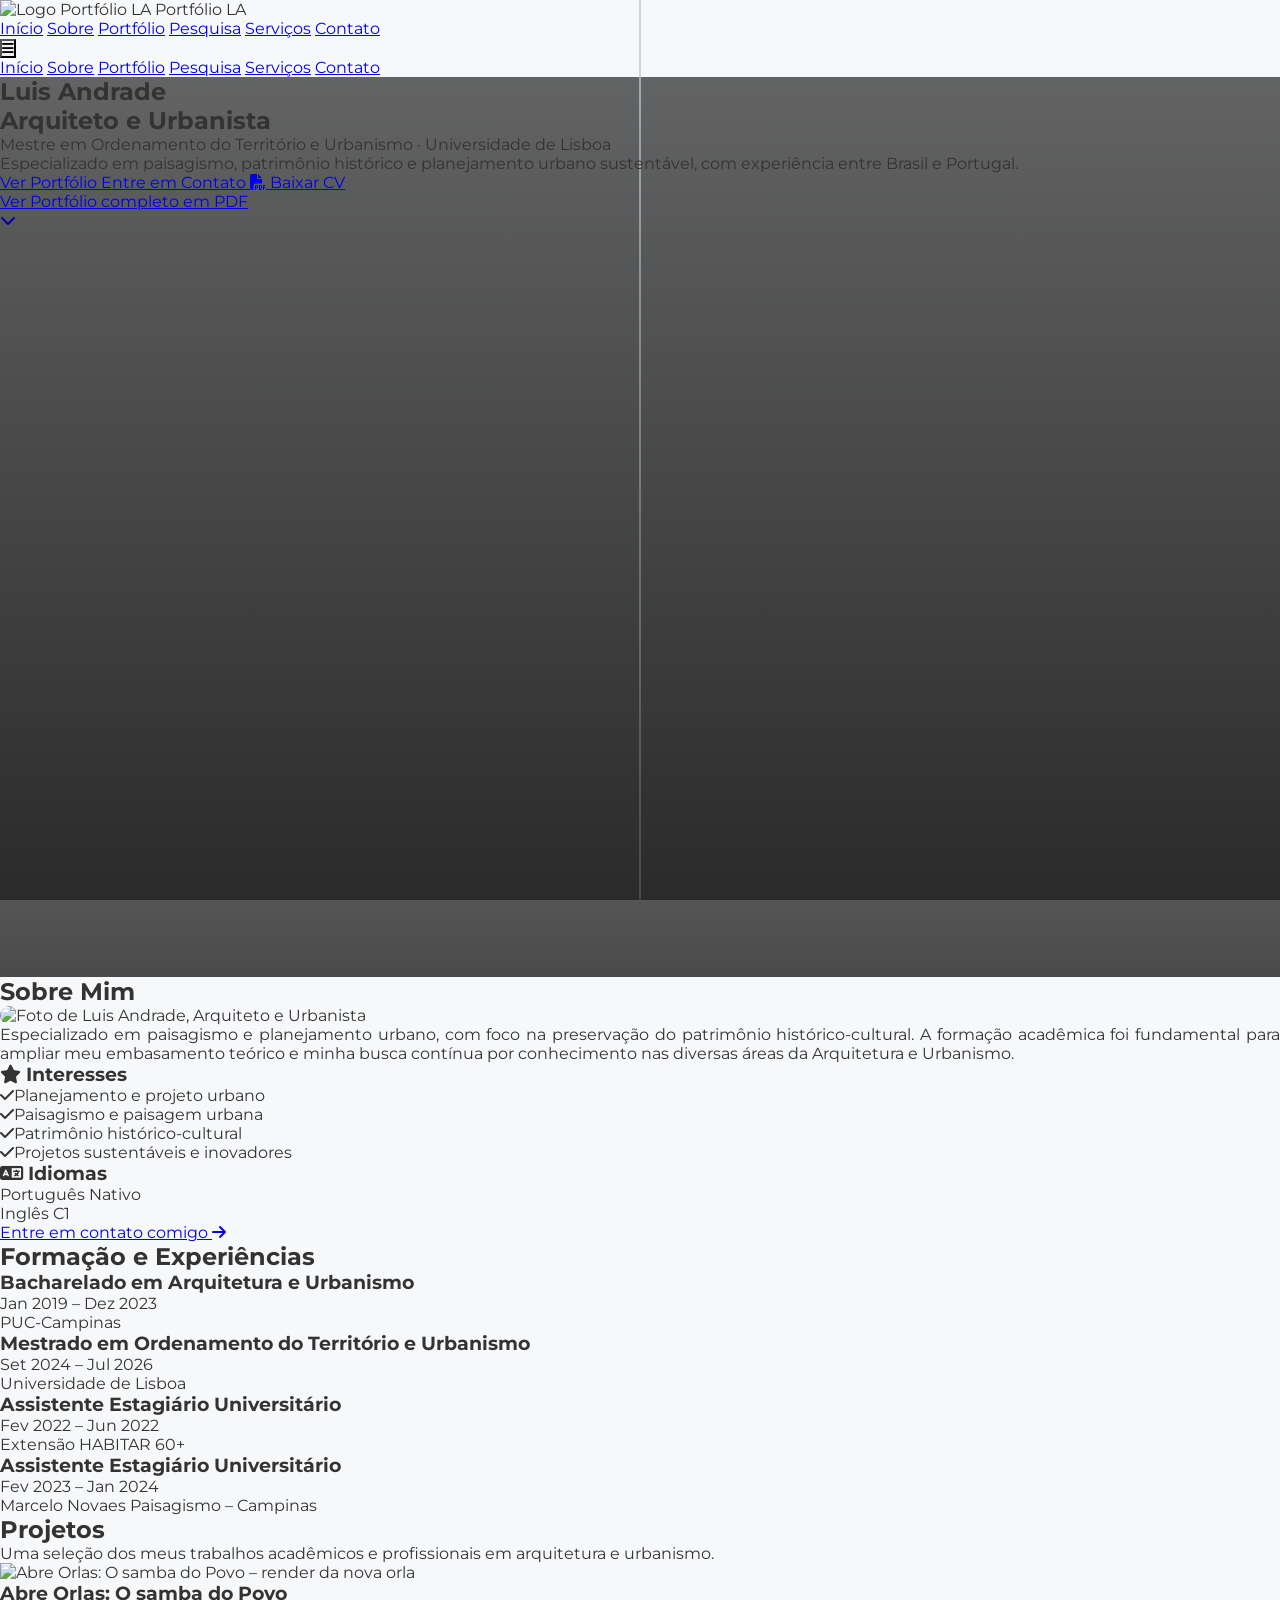
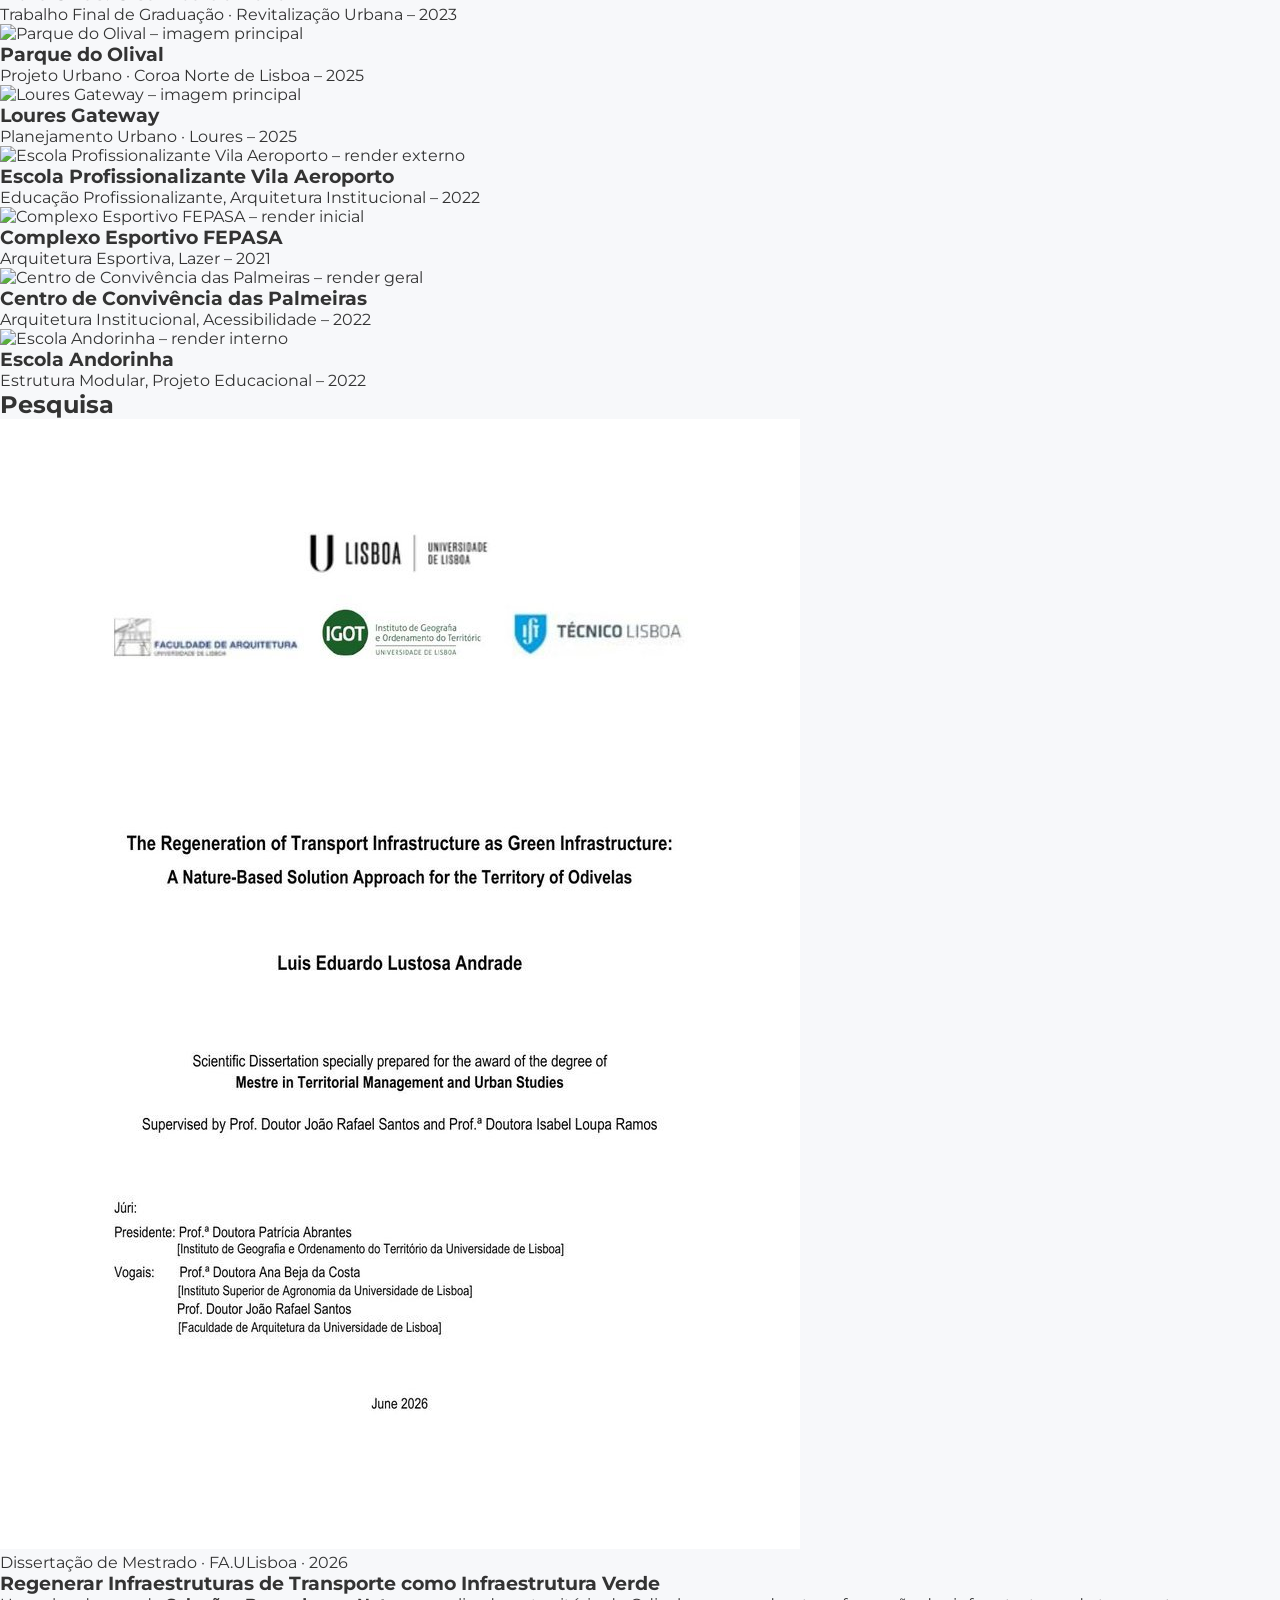
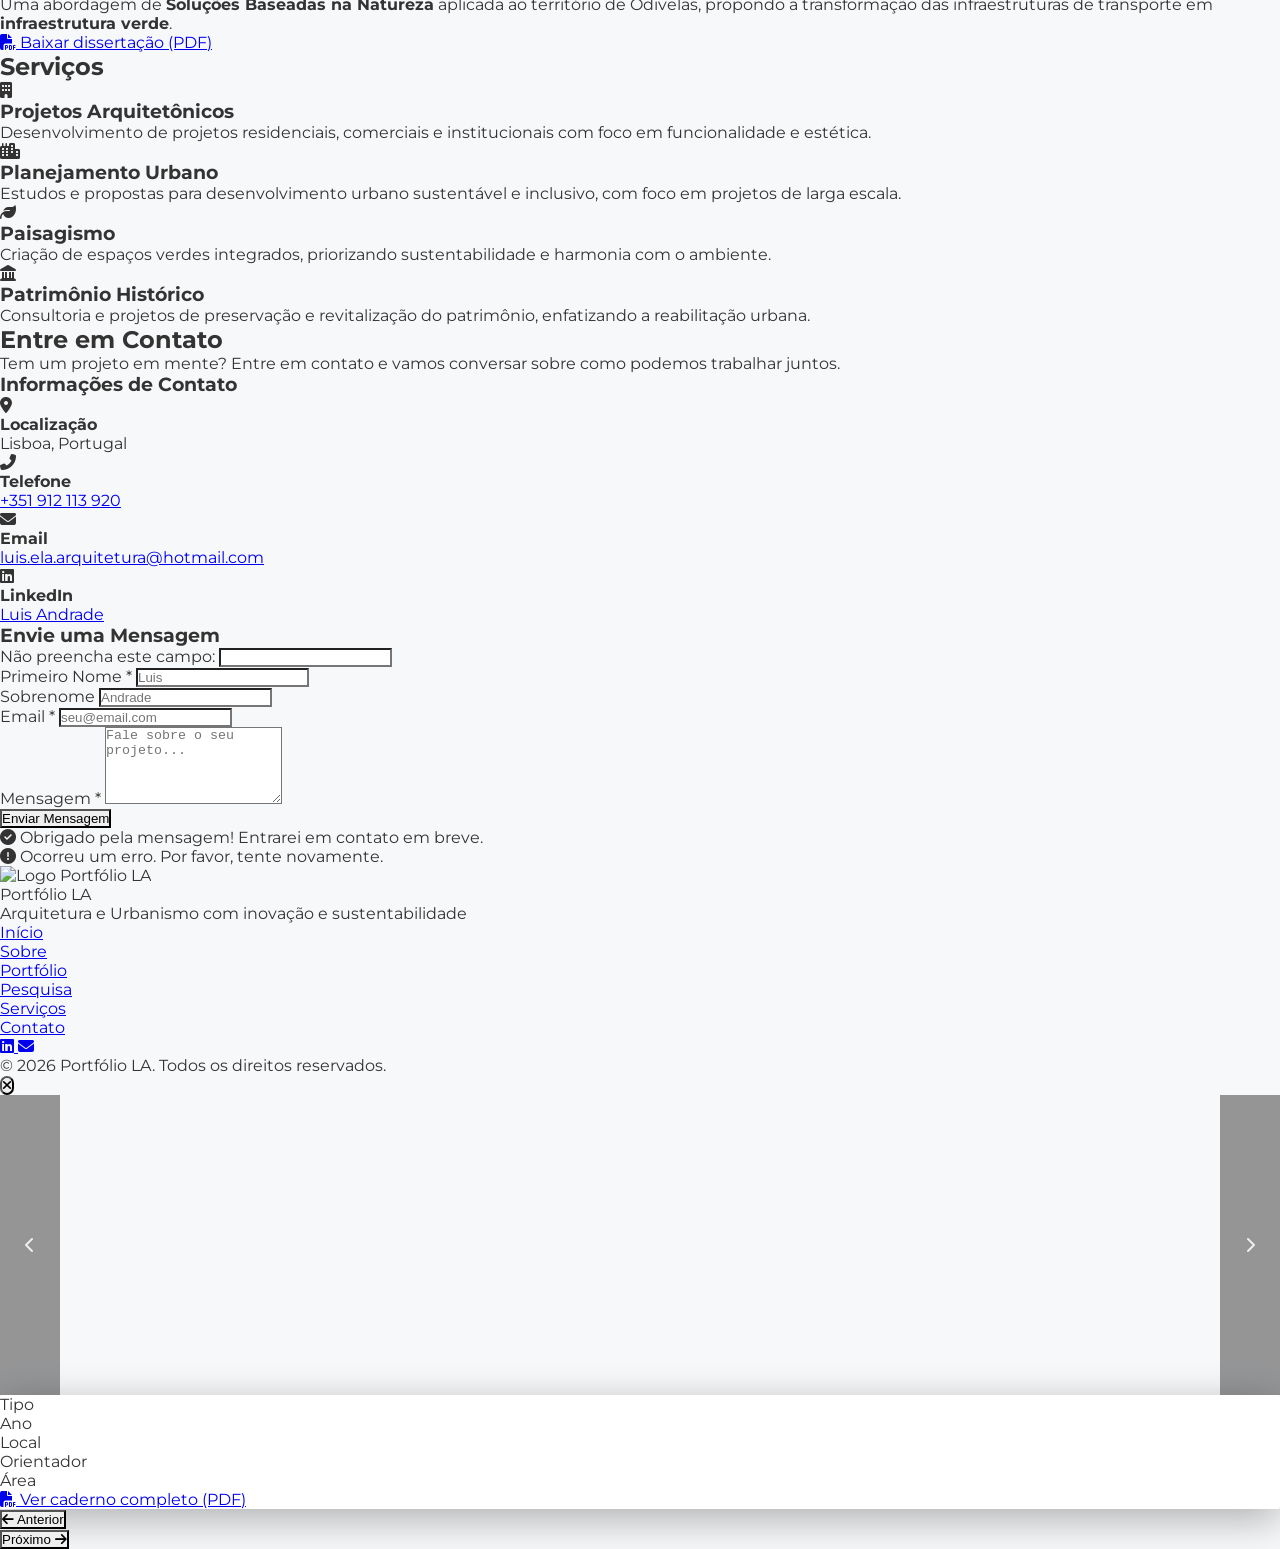
==== commit db69a428: "Update index.html" ====
--- a/index.html
+++ b/index.html
@@ -238,6 +238,8 @@
     }
 
     .scroll-top.visible { opacity: 1; visibility: visible; }
+    /* Esconde o botão de subir quando o popup está aberto */
+    body.modal-open .scroll-top { opacity: 0 !important; visibility: hidden !important; }
     .scroll-top:hover { background-color: var(--dark-color); transform: translateY(-5px); }
 
     /* Form */
@@ -1079,13 +1081,13 @@
 
     <!-- Botão X global -->
     <button onclick="closeProjectModal()"
-            class="absolute top-4 right-4 z-30 text-white/70 hover:text-white w-11 h-11 flex items-center justify-center transition-colors"
+            class="absolute top-4 right-4 z-30 bg-black/50 hover:bg-black/80 text-white w-11 h-11 rounded-full flex items-center justify-center transition-colors backdrop-blur-sm"
             aria-label="Fechar">
-      <i class="fas fa-times text-2xl" aria-hidden="true"></i>
+      <i class="fas fa-times text-xl" aria-hidden="true"></i>
     </button>
 
     <!-- Layout: imagem (esq) + painel (dir), com respiro à volta -->
-    <div class="relative z-10 h-full flex flex-col lg:flex-row gap-4 lg:gap-6 p-4 md:p-6 lg:p-8">
+    <div class="relative z-10 h-full flex flex-col lg:flex-row gap-4 lg:gap-6 p-4 md:p-6 lg:p-8 pb-12 lg:pb-14">
 
       <!-- Palco da imagem (flutua, com respiro) -->
       <div class="archd-stage relative flex-1 flex items-center justify-center min-h-0">
@@ -1158,29 +1160,29 @@
             <p id="modal-description" class="text-gray-600 text-sm leading-relaxed"></p>
           </div>
         </div>
-
-        <!-- Navegação entre projetos (dentro do painel, no fundo) -->
-        <div class="border-t border-gray-200 flex items-stretch flex-shrink-0">
-          <button onclick="navigateProject(-1)" id="prev-project-btn"
-                  class="flex items-center gap-2 px-4 py-3 hover:bg-gray-50 transition-colors flex-1 text-left disabled:opacity-25 disabled:cursor-not-allowed">
-            <i class="fas fa-arrow-left text-[var(--primary-color)] text-xs" aria-hidden="true"></i>
-            <span class="min-w-0">
-              <span class="block text-[9px] uppercase tracking-widest text-gray-400 leading-none mb-0.5">Anterior</span>
-              <span id="prev-project-name" class="block text-xs font-medium text-gray-700 truncate"></span>
-            </span>
-          </button>
-          <div class="w-px bg-gray-200 my-2"></div>
-          <button onclick="navigateProject(1)" id="next-project-btn"
-                  class="flex items-center justify-end gap-2 px-4 py-3 hover:bg-gray-50 transition-colors flex-1 text-right disabled:opacity-25 disabled:cursor-not-allowed">
-            <span class="min-w-0">
-              <span class="block text-[9px] uppercase tracking-widest text-gray-400 leading-none mb-0.5">Próximo</span>
-              <span id="next-project-name" class="block text-xs font-medium text-gray-700 truncate"></span>
-            </span>
-            <i class="fas fa-arrow-right text-[var(--primary-color)] text-xs" aria-hidden="true"></i>
-          </button>
-        </div>
       </aside>
 
+    </div>
+
+    <!-- Navegação entre projetos: sobre o fundo escuro, seamless -->
+    <div class="absolute bottom-0 left-0 right-0 z-20 flex items-stretch pointer-events-none px-4 md:px-6 lg:px-8 pb-2">
+      <button onclick="navigateProject(-1)" id="prev-project-btn"
+              class="pointer-events-auto flex items-center gap-2.5 py-2 pr-4 text-left transition-opacity hover:opacity-70 disabled:opacity-20 disabled:cursor-not-allowed">
+        <i class="fas fa-arrow-left text-white/80 text-sm" aria-hidden="true"></i>
+        <span class="min-w-0">
+          <span class="block text-[9px] uppercase tracking-widest text-white/40 leading-none mb-0.5">Anterior</span>
+          <span id="prev-project-name" class="block text-xs font-medium text-white/90 truncate max-w-[180px]"></span>
+        </span>
+      </button>
+      <div class="flex-1"></div>
+      <button onclick="navigateProject(1)" id="next-project-btn"
+              class="pointer-events-auto flex items-center justify-end gap-2.5 py-2 pl-4 text-right transition-opacity hover:opacity-70 disabled:opacity-20 disabled:cursor-not-allowed">
+        <span class="min-w-0">
+          <span class="block text-[9px] uppercase tracking-widest text-white/40 leading-none mb-0.5">Próximo</span>
+          <span id="next-project-name" class="block text-xs font-medium text-white/90 truncate max-w-[180px]"></span>
+        </span>
+        <i class="fas fa-arrow-right text-white/80 text-sm" aria-hidden="true"></i>
+      </button>
     </div>
   </div>
 
@@ -1327,6 +1329,7 @@
       const modal = document.getElementById('project-modal');
       modal.classList.remove('hidden');
       document.body.style.overflow = 'hidden';
+      document.body.classList.add('modal-open');
       modal.focus();
     }
 
@@ -1334,6 +1337,7 @@
       const modal = document.getElementById('project-modal');
       modal.classList.add('hidden');
       document.body.style.overflow = '';
+      document.body.classList.remove('modal-open');
     }
 
     // Close modal on backdrop click
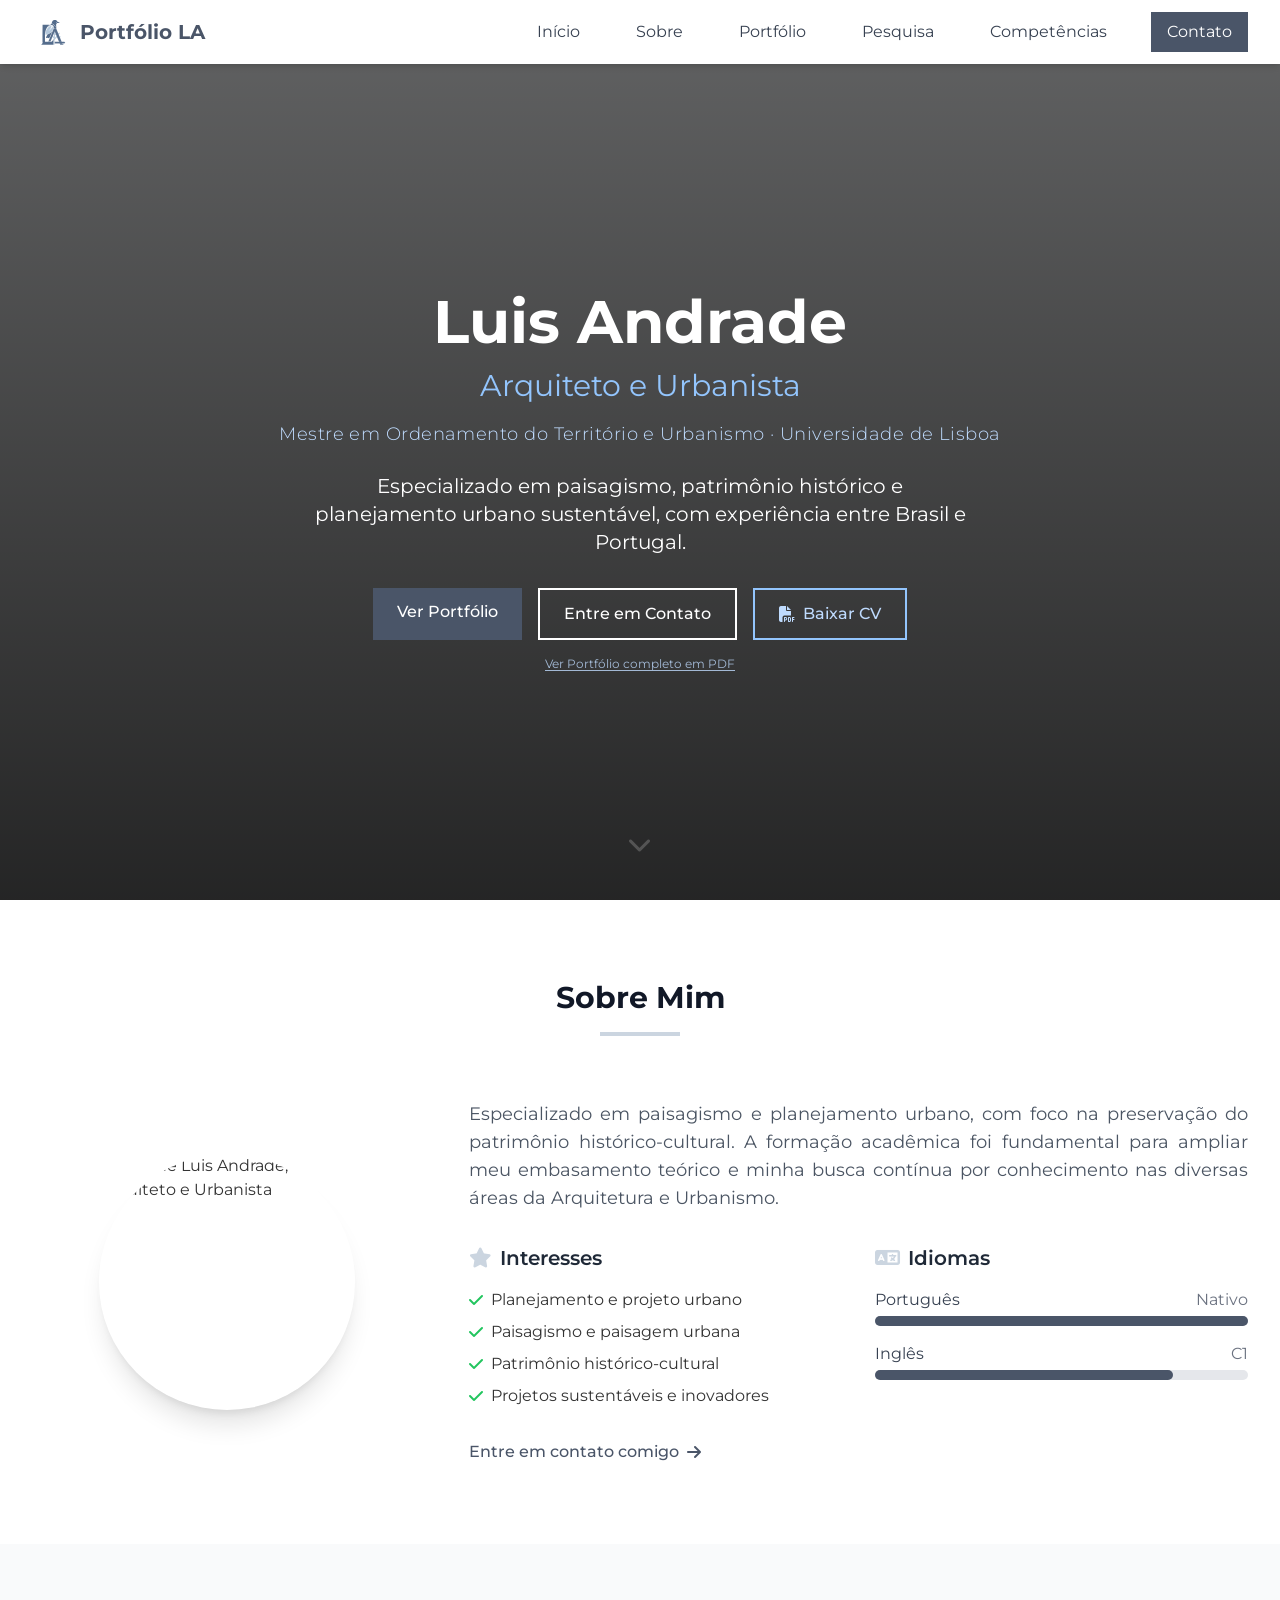
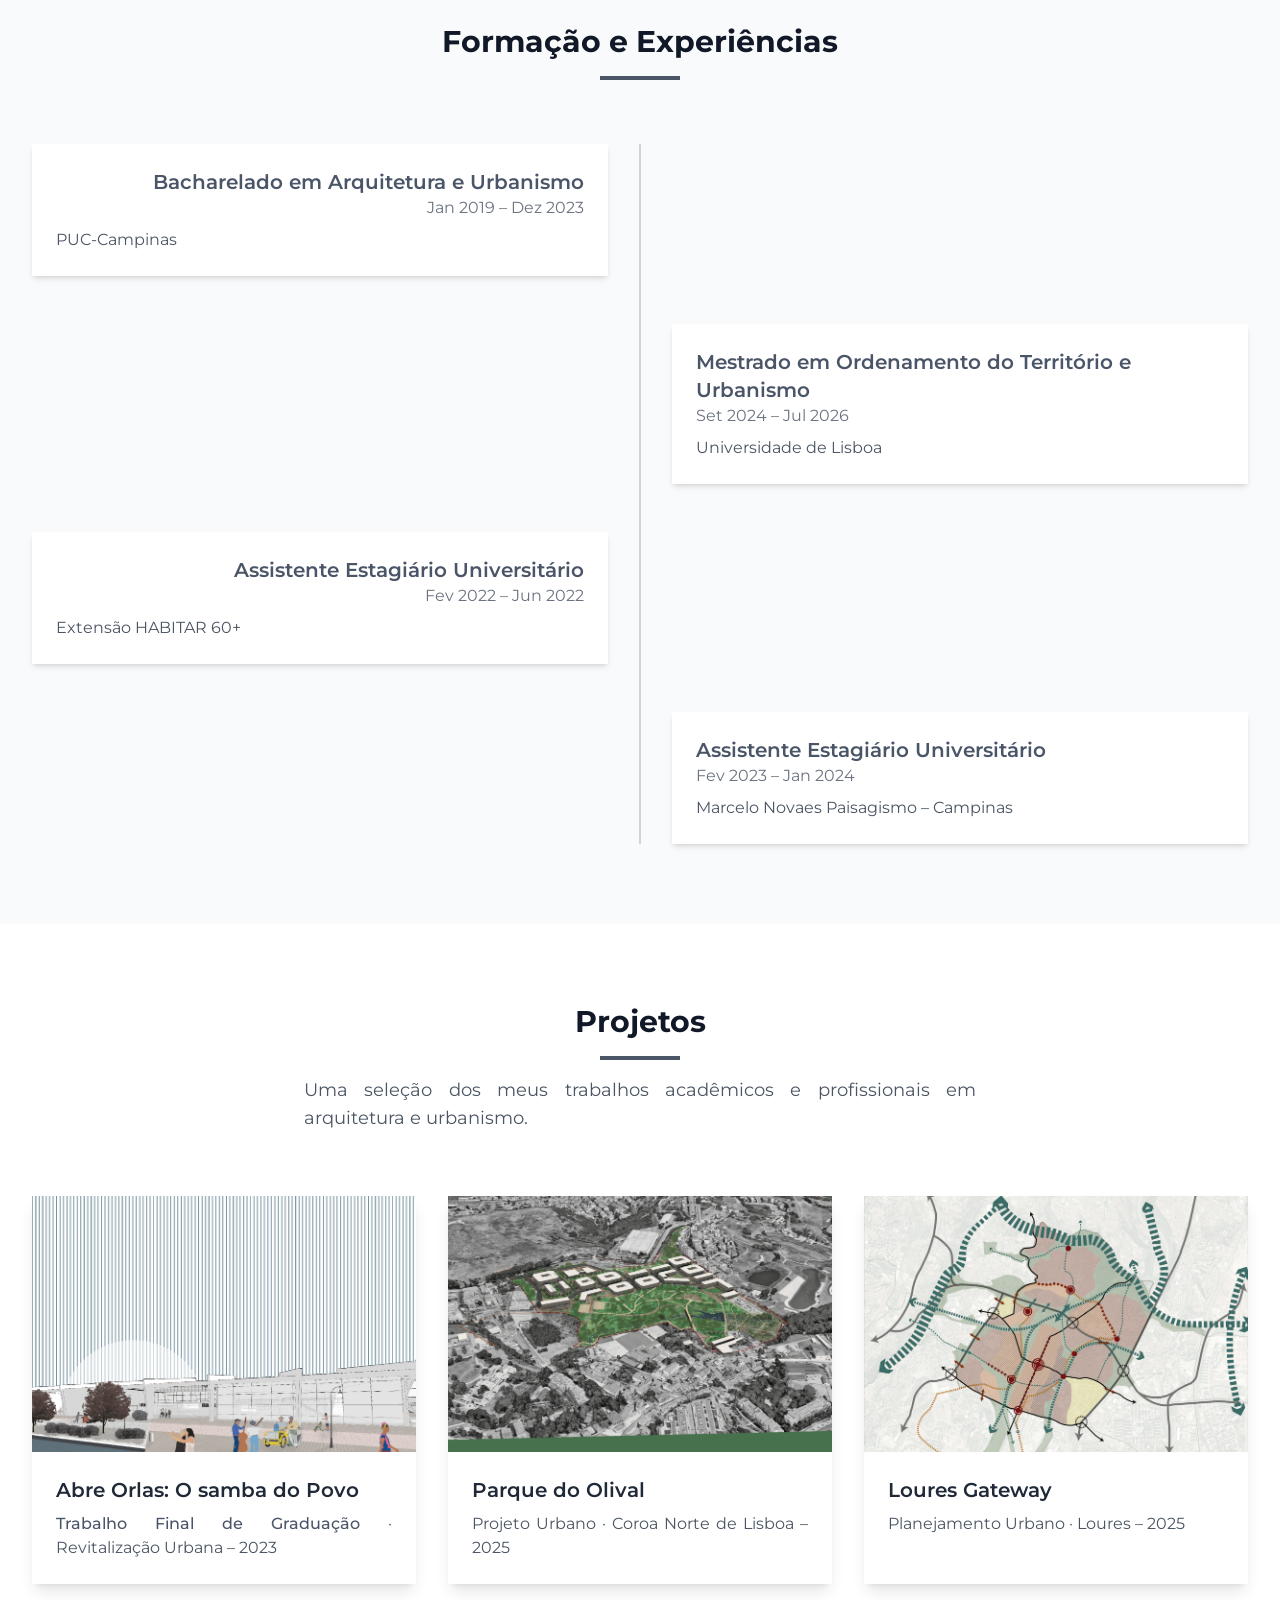
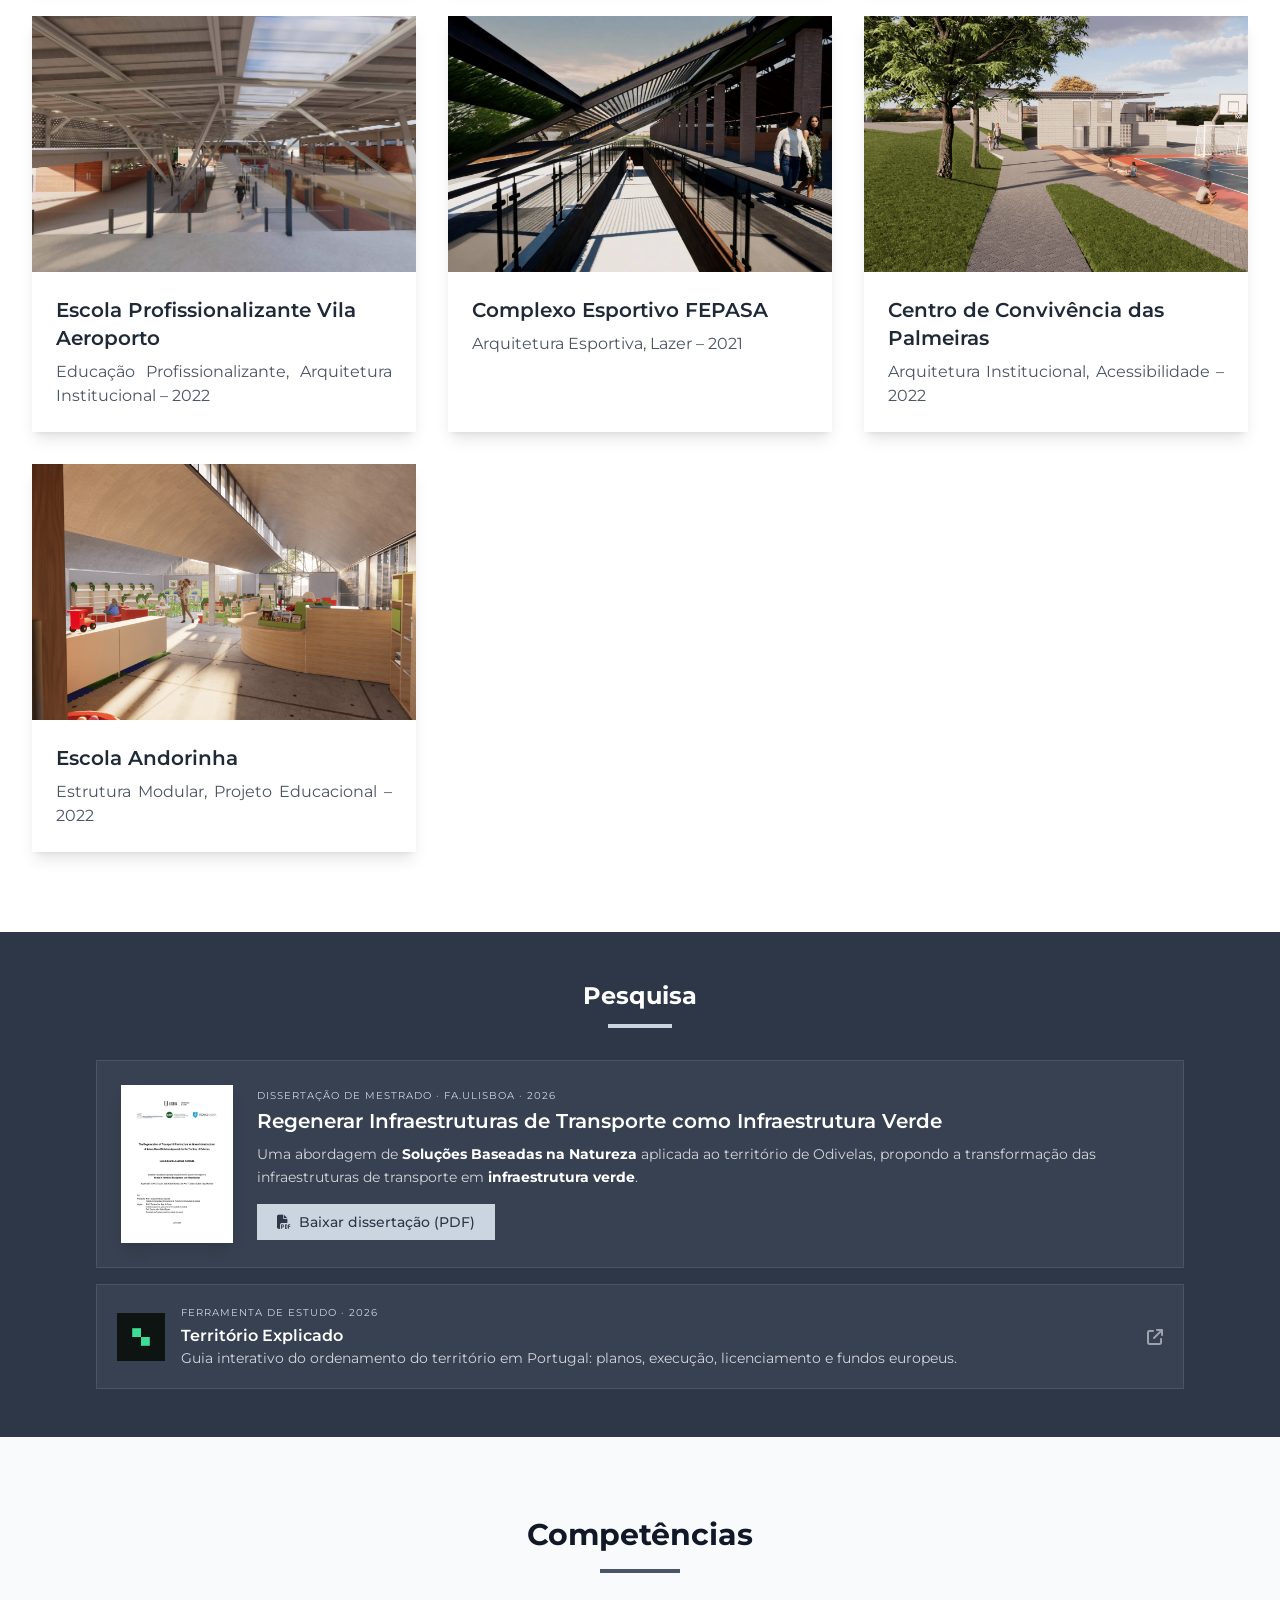
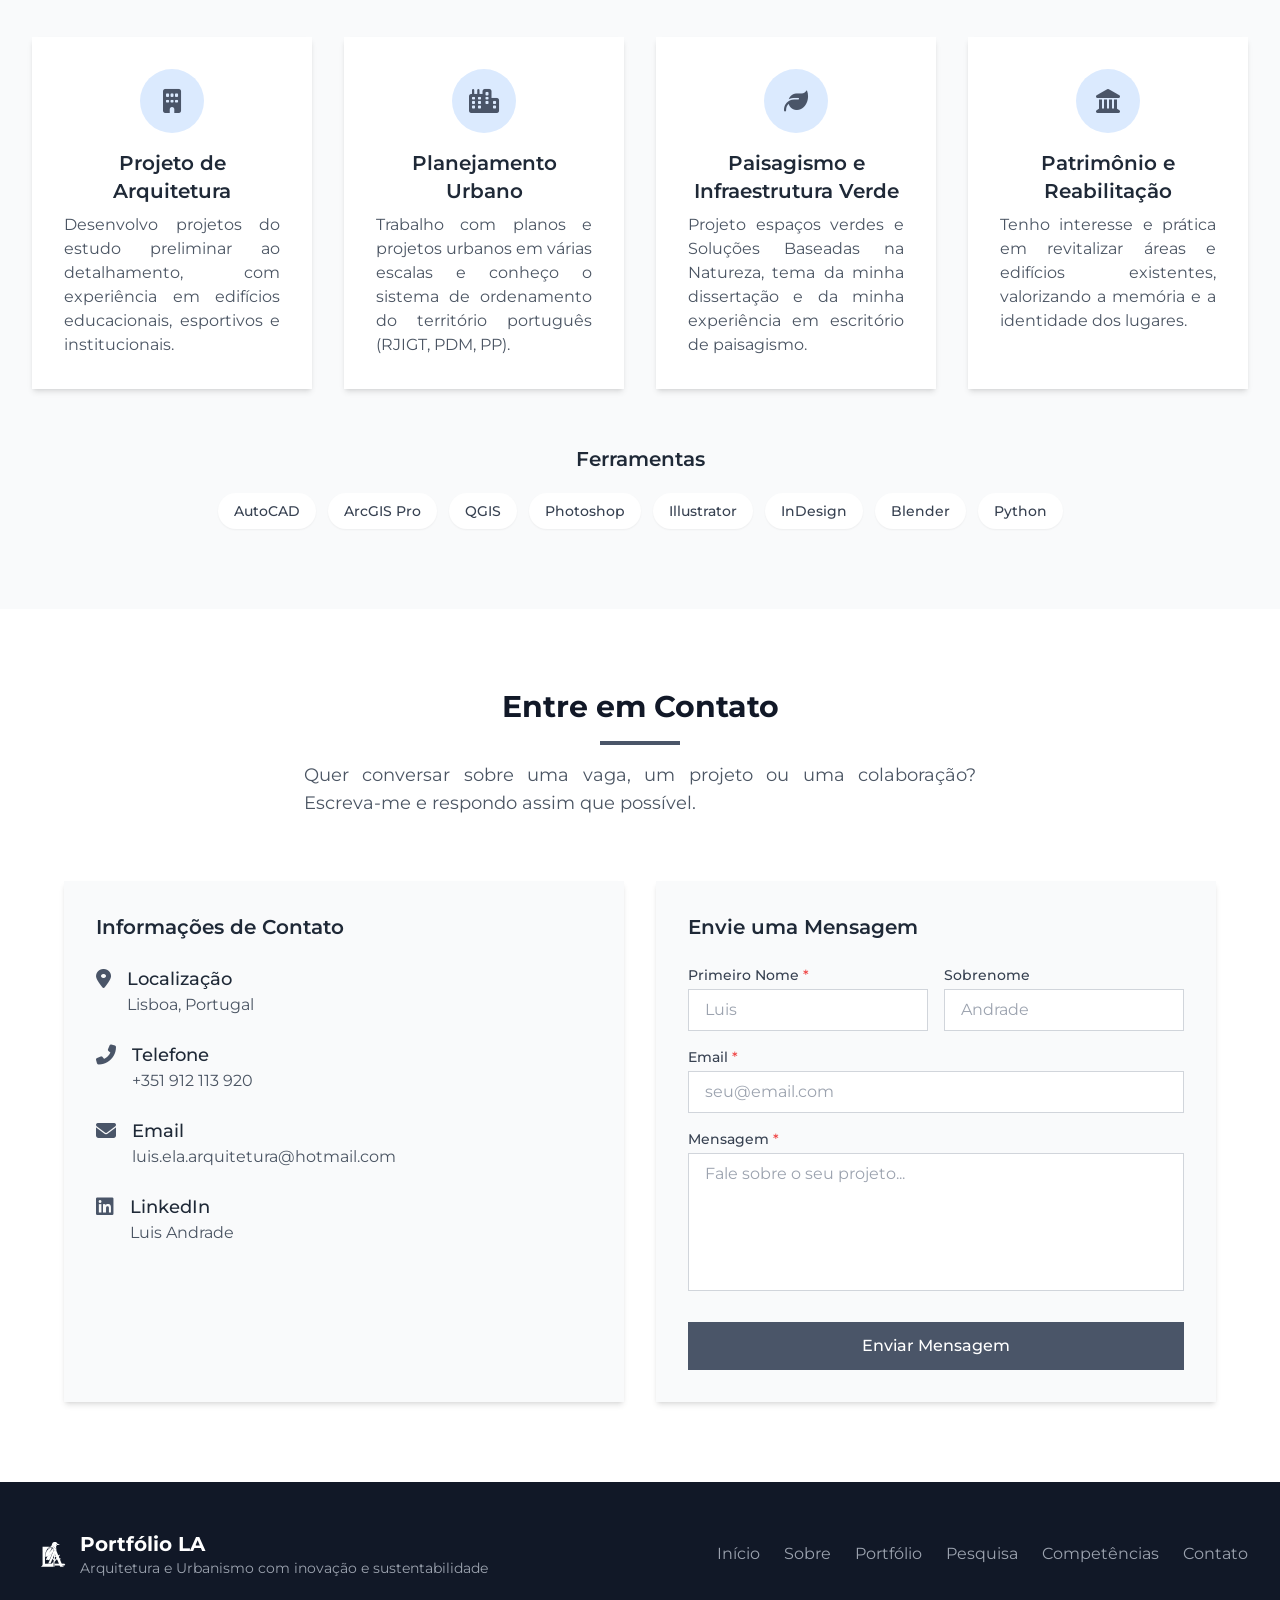
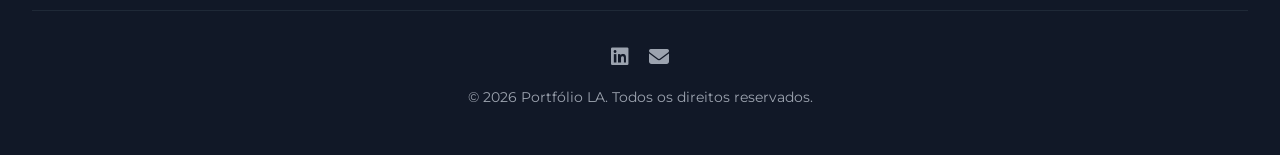
==== commit 7fe6f8ff: "Rodapé no celular, Competências, Território Explicado, Tailwind compilado e imagens locais" ====
--- a/index.html
+++ b/index.html
@@ -28,16 +28,16 @@
   <link rel="canonical" href="https://portifoliola.netlify.app/">
 
   <!-- ✅ Favicon -->
-  <link rel="icon" href="https://raw.githubusercontent.com/luislandrade21-and/my-la-portifolio/c99338d5252a7fed294907d3bf7613ececd0b146/imagens/Logo.svg" type="image/svg+xml">
-  <link rel="apple-touch-icon" href="https://raw.githubusercontent.com/luislandrade21-and/my-la-portifolio/c99338d5252a7fed294907d3bf7613ececd0b146/imagens/Logo.svg">
+  <link rel="icon" href="imagens/Logo.svg" type="image/svg+xml">
+  <link rel="apple-touch-icon" href="imagens/Logo.svg">
 
   <!-- ✅ Preconnect para fontes (mantido - bom para performance) -->
   <link rel="preconnect" href="https://fonts.googleapis.com">
   <link rel="preconnect" href="https://fonts.gstatic.com" crossorigin>
   <link href="https://fonts.googleapis.com/css2?family=Montserrat:wght@300;400;500;600;700&display=swap" rel="stylesheet">
 
-  <!-- Tailwind CDN (mantido - funcional para portfólio estático) -->
-  <script src="https://cdn.tailwindcss.com"></script>
+  <!-- Tailwind compilado (gerado a partir do index.html; ver README) -->
+  <link rel="stylesheet" href="css/tailwind.css">
 
   <!-- ✅ FIX: Apenas ícones necessários do Font Awesome (subset) -->
   <link rel="stylesheet" href="https://cdnjs.cloudflare.com/ajax/libs/font-awesome/6.4.0/css/all.min.css">
@@ -61,7 +61,7 @@
     }
 
     /* ✅ Texto justificado apenas nas seções de conteúdo — não no hero */
-    #about p, #portfolio p, #services p, #contact p,
+    #about p, #portfolio p, #competencias p, #contact p,
     .text-gray-600, .text-gray-700 {
       text-align: justify;
       hyphens: auto;
@@ -417,7 +417,7 @@
     <div class="max-w-7xl mx-auto px-4 sm:px-6 lg:px-8">
       <div class="flex justify-between h-16">
         <div class="flex items-center">
-          <img src="https://raw.githubusercontent.com/luislandrade21-and/my-la-portifolio/c99338d5252a7fed294907d3bf7613ececd0b146/imagens/Logo.svg"
+          <img src="imagens/Logo.svg"
                alt="Logo Portfólio LA"
                class="w-10 h-10 mr-2"
                width="40" height="40">
@@ -428,7 +428,7 @@
           <a href="#about" class="nav-link text-gray-700 hover:text-[var(--primary-color)] px-3 py-2">Sobre</a>
           <a href="#portfolio" class="nav-link text-gray-700 hover:text-[var(--primary-color)] px-3 py-2">Portfólio</a>
           <a href="#pesquisa" class="nav-link text-gray-700 hover:text-[var(--primary-color)] px-3 py-2">Pesquisa</a>
-          <a href="#services" class="nav-link text-gray-700 hover:text-[var(--primary-color)] px-3 py-2">Serviços</a>
+          <a href="#competencias" class="nav-link text-gray-700 hover:text-[var(--primary-color)] px-3 py-2">Competências</a>
           <a href="#contact" class="nav-link bg-[var(--primary-color)] text-white px-4 py-2 rounded-lg hover:bg-[var(--dark-color)] transition duration-300">Contato</a>
         </div>
         <div class="md:hidden flex items-center">
@@ -445,7 +445,7 @@
         <a href="#about" class="block px-3 py-2 text-gray-700 hover:text-[var(--primary-color)]" role="menuitem">Sobre</a>
         <a href="#portfolio" class="block px-3 py-2 text-gray-700 hover:text-[var(--primary-color)]" role="menuitem">Portfólio</a>
         <a href="#pesquisa" class="block px-3 py-2 text-gray-700 hover:text-[var(--primary-color)]" role="menuitem">Pesquisa</a>
-        <a href="#services" class="block px-3 py-2 text-gray-700 hover:text-[var(--primary-color)]" role="menuitem">Serviços</a>
+        <a href="#competencias" class="block px-3 py-2 text-gray-700 hover:text-[var(--primary-color)]" role="menuitem">Competências</a>
         <a href="#contact" class="block px-3 py-2 bg-[var(--primary-color)] text-white rounded-lg hover:bg-[var(--dark-color)] transition duration-300" role="menuitem">Contato</a>
       </div>
     </div>
@@ -636,16 +636,16 @@
              onkeypress="if(event.key==='Enter')openProjectModal(0)"
              data-title="Abre Orlas: O samba do Povo"
              data-description="Trabalho Final de Graduação desenvolvido como parte do Plano de Desenvolvimento Urbano da Região Metropolitana de Vitória. O projeto propõe a reabilitação urbana da orla do rio Santa Maria no Sambão do Povo — região historicamente ligada à cultura do samba e à vida comunitária da cidade —, resgatando a relação da população com a margem do rio por meio de espaços públicos de convivência, cultura e lazer. A proposta articula mobilidade ativa, paisagismo integrado e identidade cultural local, com ênfase na inclusão social e na valorização da memória coletiva do lugar. O projeto foi reconhecido no contexto do PDU da Região Metropolitana de Vitória como intervenção de escala urbana com impacto social direto."
-             data-images='["https://raw.githubusercontent.com/luislandrade21-and/my-la-portifolio/refs/heads/main/imagens/1.%20Figura%2001%20%5BNova%20orla.%20Autor%20Luis%20Andrade%20(2023).%20Desenho%20autoral%5D-1.png","https://raw.githubusercontent.com/luislandrade21-and/my-la-portifolio/refs/heads/main/imagens/1.%20Figura%2002%20%5BIsométrica%20geral.%20Autor%20Luis%20Andrade%20(2023).%20Desenho%20autoral%5D%20(MENOR).png","https://raw.githubusercontent.com/luislandrade21-and/my-la-portifolio/refs/heads/main/imagens/1.%20Figura%2003%20%5BSíntese%20de%20estudo%20da%20região.%20Autor%20Luis%20Andrade%20(2023).%20Desenho%20autoral%5D.png","https://raw.githubusercontent.com/luislandrade21-and/my-la-portifolio/refs/heads/main/imagens/1.%20Figura%2004%20%5BProposta%20geral.%20Autor%20Luis%20Andrade%20(2023).%20Desenho%20autoral%5D.png","https://raw.githubusercontent.com/luislandrade21-and/my-la-portifolio/refs/heads/main/imagens/1.%20Figura%2005%20%5BImplantação%20aproximada.%20Autor%20Luis%20Andrade%20(2023).%20Desenho%20autoral%5D.png","https://raw.githubusercontent.com/luislandrade21-and/my-la-portifolio/refs/heads/main/imagens/1.%20Figura%2006%20%5BConvívio%20na%20orla.%20Autor%20Luis%20Andrade%20(2023).%20Desenho%20autoral%5D-1.png","https://raw.githubusercontent.com/luislandrade21-and/my-la-portifolio/refs/heads/main/imagens/1.%20Figura%2007%20%5BEstrutura%20Proposta.%20Autor%20Luis%20Andrade%20(2023).%20Desenho%20autoral%5D-1.png","https://raw.githubusercontent.com/luislandrade21-and/my-la-portifolio/refs/heads/main/imagens/1.%20Figura%2008%20%5BDiversidade%20de%20momentos.%20Autor%20Luis%20Andrade%20(2023).%20Desenho%20autoral%5D-1.png","https://raw.githubusercontent.com/luislandrade21-and/my-la-portifolio/refs/heads/main/imagens/1.%20Figura%2009%20%5BNova%20Avenida.%20Autor%20Luis%20Andrade%20(2023).%20Desenho%20autoral%5D%20-1.png"]'
+             data-images='["imagens/1.%20Figura%2001%20%5BNova%20orla.%20Autor%20Luis%20Andrade%20(2023).%20Desenho%20autoral%5D-1.png","imagens/1.%20Figura%2002%20%5BIsométrica%20geral.%20Autor%20Luis%20Andrade%20(2023).%20Desenho%20autoral%5D%20(MENOR).png","imagens/1.%20Figura%2003%20%5BSíntese%20de%20estudo%20da%20região.%20Autor%20Luis%20Andrade%20(2023).%20Desenho%20autoral%5D.png","imagens/1.%20Figura%2004%20%5BProposta%20geral.%20Autor%20Luis%20Andrade%20(2023).%20Desenho%20autoral%5D.png","imagens/1.%20Figura%2005%20%5BImplantação%20aproximada.%20Autor%20Luis%20Andrade%20(2023).%20Desenho%20autoral%5D.png","imagens/1.%20Figura%2006%20%5BConvívio%20na%20orla.%20Autor%20Luis%20Andrade%20(2023).%20Desenho%20autoral%5D-1.png","imagens/1.%20Figura%2007%20%5BEstrutura%20Proposta.%20Autor%20Luis%20Andrade%20(2023).%20Desenho%20autoral%5D-1.png","imagens/1.%20Figura%2008%20%5BDiversidade%20de%20momentos.%20Autor%20Luis%20Andrade%20(2023).%20Desenho%20autoral%5D-1.png","imagens/1.%20Figura%2009%20%5BNova%20Avenida.%20Autor%20Luis%20Andrade%20(2023).%20Desenho%20autoral%5D%20-1.png"]'
              data-location="Sambão do Povo, Vitória – ES"
              data-date="Dez 2023"
              data-type="Revitalização, Projeto Urbano, Social"
              data-advisor="Claudio Manetti"
              data-team=""
              data-area="Trabalho Final de Graduação – PUC-Campinas"
-             data-pdf="https://raw.githubusercontent.com/luislandrade21-and/my-la-portifolio/refs/heads/main/cv/abre-orlas-caderno.pdf">
+             data-pdf="cv/abre-orlas-caderno.pdf">
           <!-- ✅ FIX: loading="lazy" nas imagens dos cards -->
-          <img src="https://raw.githubusercontent.com/luislandrade21-and/my-la-portifolio/refs/heads/main/imagens/1.%20Figura%2001%20%5BNova%20orla.%20Autor%20Luis%20Andrade%20(2023).%20Desenho%20autoral%5D-1.png"
+          <img src="imagens/1.%20Figura%2001%20%5BNova%20orla.%20Autor%20Luis%20Andrade%20(2023).%20Desenho%20autoral%5D-1.png"
                alt="Abre Orlas: O samba do Povo – render da nova orla"
                class="w-full h-64 object-cover"
                loading="lazy">
@@ -666,15 +666,15 @@
              onkeypress="if(event.key==='Enter')openProjectModal(1)"
              data-title="Parque do Olival"
              data-description="Projeto de formação do Mestrado em Ordenamento do Território e Urbanismo (MOTU), inserido na reformulação da coroa norte de Lisboa. Partindo da visão de costurar um território há muito negligenciado ao tecido metropolitano, foi selecionada — após um estudo detalhado da região — uma área intersticial em Odivelas, entre fragmentos urbanos e ecológicos, classificada pelo PDM como espaço verde a consolidar e integrada num sistema de corredores estruturantes. A proposta trabalha o espaço através de diferentes sistemas (verde, mobilidade, ecológico e edificado) que orientam sua estruturação, integrando ecologia e espaço urbano num modelo de baixa densidade orientado ao pedestre. O desenho apoia-se em estudos de perequação e na gestão do risco associado à linha de água, propondo um novo bairro misto que reforça a coesão sem apagar a identidade do lugar. O momento inicial de diagnóstico foi desenvolvido em dupla com Maisha Rahman."
-             data-images='["https://raw.githubusercontent.com/luislandrade21-and/my-la-portifolio/refs/heads/main/imagens/6.%20Olival%20Figura%201.png","https://raw.githubusercontent.com/luislandrade21-and/my-la-portifolio/refs/heads/main/imagens/6.%20Olival%20Figura%202.png","https://raw.githubusercontent.com/luislandrade21-and/my-la-portifolio/refs/heads/main/imagens/6.%20Olival%20Figura%203.png","https://raw.githubusercontent.com/luislandrade21-and/my-la-portifolio/refs/heads/main/imagens/6.%20Olival%20Figura%204.png","https://raw.githubusercontent.com/luislandrade21-and/my-la-portifolio/refs/heads/main/imagens/6.%20Olival%20Figura%205.png","https://raw.githubusercontent.com/luislandrade21-and/my-la-portifolio/refs/heads/main/imagens/6.%20Olival%20Figura%206.png","https://raw.githubusercontent.com/luislandrade21-and/my-la-portifolio/refs/heads/main/imagens/6.%20Olival%20Figura%207.png","https://raw.githubusercontent.com/luislandrade21-and/my-la-portifolio/refs/heads/main/imagens/6.%20Olival%20Figura%208.png","https://raw.githubusercontent.com/luislandrade21-and/my-la-portifolio/refs/heads/main/imagens/6.%20Olival%20Figura%209.png"]'
+             data-images='["imagens/6.%20Olival%20Figura%201.png","imagens/6.%20Olival%20Figura%202.png","imagens/6.%20Olival%20Figura%203.png","imagens/6.%20Olival%20Figura%204.png","imagens/6.%20Olival%20Figura%205.png","imagens/6.%20Olival%20Figura%206.png","imagens/6.%20Olival%20Figura%207.png","imagens/6.%20Olival%20Figura%208.png","imagens/6.%20Olival%20Figura%209.png"]'
              data-location="Odivelas, Lisboa – Portugal"
              data-date="2025"
              data-type="Projeto Urbano, Planejamento Territorial"
              data-advisor=""
              data-team="Diagnóstico em dupla com Maisha Rahman (MOTU)"
              data-area="Urbanismo e Estrutura Verde"
-             data-pdf="https://raw.githubusercontent.com/luislandrade21-and/my-la-portifolio/refs/heads/main/cv/parque-olival-caderno.pdf">
-          <img src="https://raw.githubusercontent.com/luislandrade21-and/my-la-portifolio/refs/heads/main/imagens/6.%20Olival%20Figura%201.png"
+             data-pdf="cv/parque-olival-caderno.pdf">
+          <img src="imagens/6.%20Olival%20Figura%201.png"
                alt="Parque do Olival – imagem principal"
                class="w-full h-64 object-cover"
                loading="lazy">
@@ -695,15 +695,15 @@
              onkeypress="if(event.key==='Enter')openProjectModal(2)"
              data-title="Loures Gateway"
              data-description="Projeto de formação do Mestrado em Ordenamento do Território e Urbanismo (MOTU), desenvolvido em equipe com Maisha Rahman e Alexander Zoheir, em parceria com o Município de Loures. O trabalho parte de uma premissa clara: a desativação e o descolamento do aeroporto liberará vastas áreas e gerará consequências profundas, abrindo uma oportunidade única de desenvolvimento para a região. O projeto propõe uma estratégia de regeneração que transforma o tecido industrial existente num gateway diverso, verde e de uso misto, assente em cinco diretrizes — conectividade ecológica, coesão urbana, identidade do lugar, mobilidade sustentável e regeneração urbano-ambiental. A partir do diagnóstico e da análise SWOT, foi selecionada uma área junto a Camarate e adjacente à CRIL para o desenvolvimento de um projeto de unidade de execução, ressignificando um espaço de transição hoje marcado pela logística e pela fragmentação."
-             data-images='["https://raw.githubusercontent.com/luislandrade21-and/my-la-portifolio/refs/heads/main/imagens/7.%20Loures%20Figura%201.png","https://raw.githubusercontent.com/luislandrade21-and/my-la-portifolio/refs/heads/main/imagens/7.%20Loures%20Figura%202.png","https://raw.githubusercontent.com/luislandrade21-and/my-la-portifolio/refs/heads/main/imagens/7.%20Loures%20Figura%203.png","https://raw.githubusercontent.com/luislandrade21-and/my-la-portifolio/refs/heads/main/imagens/7.%20Loures%20Figura%204.png","https://raw.githubusercontent.com/luislandrade21-and/my-la-portifolio/refs/heads/main/imagens/7.%20Loures%20Figura%205.png","https://raw.githubusercontent.com/luislandrade21-and/my-la-portifolio/refs/heads/main/imagens/7.%20Loures%20Figura%206.png","https://raw.githubusercontent.com/luislandrade21-and/my-la-portifolio/refs/heads/main/imagens/7.%20Loures%20Figura%207.png"]'
+             data-images='["imagens/7.%20Loures%20Figura%201.png","imagens/7.%20Loures%20Figura%202.png","imagens/7.%20Loures%20Figura%203.png","imagens/7.%20Loures%20Figura%204.png","imagens/7.%20Loures%20Figura%205.png","imagens/7.%20Loures%20Figura%206.png","imagens/7.%20Loures%20Figura%207.png"]'
              data-location="Loures – Portugal"
              data-date="2025"
              data-type="Planejamento Urbano, Diagnóstico Territorial"
              data-advisor=""
              data-team="Equipe: Maisha Rahman e Alexander Zoheir (MOTU)"
              data-area="Planejamento e Regeneração Urbana"
-             data-pdf="https://raw.githubusercontent.com/luislandrade21-and/my-la-portifolio/refs/heads/main/cv/loures-gateway-caderno.pdf">
-          <img src="https://raw.githubusercontent.com/luislandrade21-and/my-la-portifolio/refs/heads/main/imagens/7.%20Loures%20Figura%201.png"
+             data-pdf="cv/loures-gateway-caderno.pdf">
+          <img src="imagens/7.%20Loures%20Figura%201.png"
                alt="Loures Gateway – imagem principal"
                class="w-full h-64 object-cover"
                loading="lazy">
@@ -724,14 +724,14 @@
              onkeypress="if(event.key==='Enter')openProjectModal(3)"
              data-title="Escola Profissionalizante Vila Aeroporto"
              data-description="Na Vila Aeroporto em Campinas existe uma região abrangida por um projeto de parque linear. O projeto propõe uma escola especializada em cursos técnicos voltados para Engenharias e Arquitetura, integrada ao percurso do parque, com entradas de acesso que conectam os espaços educacionais às áreas de lazer. O terreno apresenta dois desafios centrais: um afluente do Rio Campivari que delimita área de proteção ambiental, e uma linha de alta tensão que restringe programas de estadia prolongada — ambos respondidos com soluções criativas de organização espacial. O programa contempla salas de aula e ateliê, refeitório, biblioteca, auditório comunitário e centro de convivência no lado oposto do córrego, com bicicletário, rampas de skate, parquinho e quadra poliesportiva. A circulação é garantida por sistema de rampas centrais que dão acesso universal a todos os programas."
-             data-images='["https://raw.githubusercontent.com/luislandrade21-and/my-la-portifolio/refs/heads/main/imagens/3.%20Figura%201%20(Render%20Escola).jpg","https://raw.githubusercontent.com/luislandrade21-and/my-la-portifolio/refs/heads/main/imagens/3.%20Figura%202%20(Diagrama1).jpg","https://raw.githubusercontent.com/luislandrade21-and/my-la-portifolio/refs/heads/main/imagens/3.%20Figura%203%20(Diagrama2).jpg","https://raw.githubusercontent.com/luislandrade21-and/my-la-portifolio/refs/heads/main/imagens/3.%20Figura%204%20(Diagrama3).jpg","https://raw.githubusercontent.com/luislandrade21-and/my-la-portifolio/refs/heads/main/imagens/3.%20Figura%205%20(Diagrama4).jpg","https://raw.githubusercontent.com/luislandrade21-and/my-la-portifolio/refs/heads/main/imagens/3.%20Figura%206%20(Elevação).jpg","https://raw.githubusercontent.com/luislandrade21-and/my-la-portifolio/refs/heads/main/imagens/3.%20Figura%202%20(Render%20Escola%20Externa).jpg","https://raw.githubusercontent.com/luislandrade21-and/my-la-portifolio/refs/heads/main/imagens/3.%20Figura%207%20(Corte%20Interno).jpg","https://raw.githubusercontent.com/luislandrade21-and/my-la-portifolio/refs/heads/main/imagens/3.%20Figura%208%20(Implantação).png","https://raw.githubusercontent.com/luislandrade21-and/my-la-portifolio/refs/heads/main/imagens/3.%20Figura%2012%20(Corte%20Geral).jpg","https://raw.githubusercontent.com/luislandrade21-and/my-la-portifolio/refs/heads/main/imagens/3.%20Figura%2013%20(Render%20Praça).png"]'
+             data-images='["imagens/3.%20Figura%201%20(Render%20Escola).jpg","imagens/3.%20Figura%202%20(Diagrama1).jpg","imagens/3.%20Figura%203%20(Diagrama2).jpg","imagens/3.%20Figura%204%20(Diagrama3).jpg","imagens/3.%20Figura%205%20(Diagrama4).jpg","imagens/3.%20Figura%206%20(Elevação).jpg","imagens/3.%20Figura%202%20(Render%20Escola%20Externa).jpg","imagens/3.%20Figura%207%20(Corte%20Interno).jpg","imagens/3.%20Figura%208%20(Implantação).png","imagens/3.%20Figura%2012%20(Corte%20Geral).jpg","imagens/3.%20Figura%2013%20(Render%20Praça).png"]'
              data-location="Vila Aeroporto, Campinas – SP"
              data-date="Nov 2022"
              data-type="Educação Profissionalizante, Arquitetura Institucional"
              data-advisor=""
              data-team="Lara Briani"
              data-area="Arquitetura Educacional e Comunitária">
-          <img src="https://raw.githubusercontent.com/luislandrade21-and/my-la-portifolio/refs/heads/main/imagens/3.%20Figura%201%20(Render%20Escola).jpg"
+          <img src="imagens/3.%20Figura%201%20(Render%20Escola).jpg"
                alt="Escola Profissionalizante Vila Aeroporto – render externo"
                class="w-full h-64 object-cover"
                loading="lazy">
@@ -752,14 +752,14 @@
              onkeypress="if(event.key==='Enter')openProjectModal(4)"
              data-title="Complexo Esportivo FEPASA"
              data-description="Os eixos ferroviários tiveram grande impacto na formação urbana de Campinas. A FEPASA apresenta seus edifícios praticamente abandonados, formando um enorme vazio urbano nas proximidades de um dos maiores polos científicos do país — e com relação direta com o Terminal Rodoviário Ramos de Azevedo. O projeto parte da restauração e reocupação desses edifícios, ativando a região por meio do esporte e do lazer como formas de integração social. A proposta valoriza o patrimônio histórico-ferroviário local, revitaliza um vazio urbano estratégico e fomenta a vida urbana através de equipamentos públicos acessíveis à comunidade, devolvendo à área uma vitalidade que seu contexto central exige."
-             data-images='["https://raw.githubusercontent.com/luislandrade21-and/my-la-portifolio/refs/heads/main/imagens/5.%20Figura%201%20(Render_Inicial).jpg","https://raw.githubusercontent.com/luislandrade21-and/my-la-portifolio/refs/heads/main/imagens/5.%20Figura%202%20(Implantação_Prox).jpg","https://raw.githubusercontent.com/luislandrade21-and/my-la-portifolio/refs/heads/main/imagens/5.%20Figura%203%20(Isometrica).png","https://raw.githubusercontent.com/luislandrade21-and/my-la-portifolio/refs/heads/main/imagens/5.%20Figura%204%20(Planta_Proximada).jpg","https://raw.githubusercontent.com/luislandrade21-and/my-la-portifolio/refs/heads/main/imagens/5.%20Figura%205%20(Corte%20Longitudinal).jpg","https://raw.githubusercontent.com/luislandrade21-and/my-la-portifolio/refs/heads/main/imagens/5.%20Figura%206%20(Render_Fora).png","https://raw.githubusercontent.com/luislandrade21-and/my-la-portifolio/refs/heads/main/imagens/5.%20Figura%208%20(Corte%20Aproximado_2).jpg","https://raw.githubusercontent.com/luislandrade21-and/my-la-portifolio/refs/heads/main/imagens/5.%20Figura%209%20(Corte%20Aproximado).jpg"]'
+             data-images='["imagens/5.%20Figura%201%20(Render_Inicial).jpg","imagens/5.%20Figura%202%20(Implantação_Prox).jpg","imagens/5.%20Figura%203%20(Isometrica).png","imagens/5.%20Figura%204%20(Planta_Proximada).jpg","imagens/5.%20Figura%205%20(Corte%20Longitudinal).jpg","imagens/5.%20Figura%206%20(Render_Fora).png","imagens/5.%20Figura%208%20(Corte%20Aproximado_2).jpg","imagens/5.%20Figura%209%20(Corte%20Aproximado).jpg"]'
              data-location="Campinas, SP"
              data-date="Jul 2021"
              data-type="Arquitetura Esportiva, Lazer"
              data-advisor=""
              data-team="Luiza Zago, Luana Coelho e Ana Cecília Motta"
              data-area="Esporte e Lazer Urbano">
-          <img src="https://raw.githubusercontent.com/luislandrade21-and/my-la-portifolio/refs/heads/main/imagens/5.%20Figura%201%20(Render_Inicial).jpg"
+          <img src="imagens/5.%20Figura%201%20(Render_Inicial).jpg"
                alt="Complexo Esportivo FEPASA – render inicial"
                class="w-full h-64 object-cover"
                loading="lazy">
@@ -780,14 +780,14 @@
              onkeypress="if(event.key==='Enter')openProjectModal(5)"
              data-title="Centro de Convivência das Palmeiras"
              data-description="O projeto atua nas imediações da Vila Palmeiras com o objetivo de criar um centro de convivência que atenda às necessidades da população local e revitalize a praça existente, tornando-a um atrativo para uma região atualmente degradada. A principal característica estrutural é o uso do bloco de concreto armado, com estudos detalhados de vãos e aberturas para garantir iluminação natural e ventilação adequadas. O terreno com desnível irregular e acentuado foi respondido com rampas e escadas que garantem acessibilidade universal a todos os níveis propostos. O programa foi pensado para valorizar as necessidades da região: refeitório comunitário, espaço de exposição, enfermaria e banheiros públicos — todos orientados à integração social e ao uso coletivo do espaço."
-             data-images='["https://raw.githubusercontent.com/luislandrade21-and/my-la-portifolio/refs/heads/main/imagens/4.%20Figura%201%20(Render).png","https://raw.githubusercontent.com/luislandrade21-and/my-la-portifolio/refs/heads/main/imagens/4.%20Figura%202%20(Isometrica).jpg","https://raw.githubusercontent.com/luislandrade21-and/my-la-portifolio/refs/heads/main/imagens/4.%20Figura%203%20(Implantação%20Geral).png","https://raw.githubusercontent.com/luislandrade21-and/my-la-portifolio/refs/heads/main/imagens/4.%20Figura%204%20(Corte_Geral).png","https://raw.githubusercontent.com/luislandrade21-and/my-la-portifolio/refs/heads/main/imagens/4.%20Figura%205%20(Render%201)%20(1).png","https://raw.githubusercontent.com/luislandrade21-and/my-la-portifolio/refs/heads/main/imagens/4.%20Figura%206%20(Planta%20Geral).jpg","https://raw.githubusercontent.com/luislandrade21-and/my-la-portifolio/refs/heads/main/imagens/4.%20Figura%207%20(Planta%20Laje).jpg","https://raw.githubusercontent.com/luislandrade21-and/my-la-portifolio/refs/heads/main/imagens/4.%20Figura%208%20(Corte1).jpg","https://raw.githubusercontent.com/luislandrade21-and/my-la-portifolio/refs/heads/main/imagens/4.%20Figura%209%20(Corte%202).jpg"]'
+             data-images='["imagens/4.%20Figura%201%20(Render).png","imagens/4.%20Figura%202%20(Isometrica).jpg","imagens/4.%20Figura%203%20(Implantação%20Geral).png","imagens/4.%20Figura%204%20(Corte_Geral).png","imagens/4.%20Figura%205%20(Render%201)%20(1).png","imagens/4.%20Figura%206%20(Planta%20Geral).jpg","imagens/4.%20Figura%207%20(Planta%20Laje).jpg","imagens/4.%20Figura%208%20(Corte1).jpg","imagens/4.%20Figura%209%20(Corte%202).jpg"]'
              data-location="Campinas, SP"
              data-date="Mai 2022"
              data-type="Arquitetura Institucional, Acessibilidade"
              data-advisor=""
              data-team="Tiago Santos, Victoria Pagotto, Beatriz Lana e Beatrice Oliveira"
              data-area="Arquitetura para Terceira Idade">
-          <img src="https://raw.githubusercontent.com/luislandrade21-and/my-la-portifolio/refs/heads/main/imagens/4.%20Figura%201%20(Render).png"
+          <img src="imagens/4.%20Figura%201%20(Render).png"
                alt="Centro de Convivência das Palmeiras – render geral"
                class="w-full h-64 object-cover"
                loading="lazy">
@@ -808,14 +808,14 @@
              onkeypress="if(event.key==='Enter')openProjectModal(6)"
              data-title="Escola Andorinha"
              data-description="No intuito de estudar estruturas em argamassa armada, foi elaborada uma estrutura modular concebida para ser reproduzida em diferentes implantações — sem terreno específico, pensada para adaptabilidade. O módulo central utiliza arcos de tamanhos distintos que, combinados de diferentes maneiras, criam espaços variados e adaptáveis a diversas necessidades funcionais de uma creche para crianças de até seis anos. O sistema é composto por três elementos: o pilar (estrutura central com encaixes para as placas), as placas (paredes removíveis para caixilharia) e as pétalas (elementos internos e externos de forração). A drenagem foi integrada ao próprio desenho estrutural, com calha embutida e caixa d'água de concreto nas pétalas. O programa contempla salas de aula, refeitório, bibliotecas e banheiros com fraldários."
-             data-images='["https://raw.githubusercontent.com/luislandrade21-and/my-la-portifolio/refs/heads/main/imagens/2.%20Figura%201%20(Render%20Externo).png","https://raw.githubusercontent.com/luislandrade21-and/my-la-portifolio/refs/heads/main/imagens/2.%20Figura%202%20(Render%20Interno).png","https://raw.githubusercontent.com/luislandrade21-and/my-la-portifolio/refs/heads/main/imagens/2.%20Figura%203%20(Implantação).jpg","https://raw.githubusercontent.com/luislandrade21-and/my-la-portifolio/refs/heads/main/imagens/2.%20Figura%204%20(Isometrica).png","https://raw.githubusercontent.com/luislandrade21-and/my-la-portifolio/refs/heads/main/imagens/2.%20Figura%205%20(Esquema%20Modular).jpg","https://raw.githubusercontent.com/luislandrade21-and/my-la-portifolio/refs/heads/main/imagens/2.%20Figura%206%20(Iso_1).jpg","https://raw.githubusercontent.com/luislandrade21-and/my-la-portifolio/refs/heads/main/imagens/2.%20Figura%207%20(Iso_2).jpg","https://raw.githubusercontent.com/luislandrade21-and/my-la-portifolio/refs/heads/main/imagens/2.%20Figura%208%20(Elevação_Esquema).jpg","https://raw.githubusercontent.com/luislandrade21-and/my-la-portifolio/refs/heads/main/imagens/2.%20Figura%209%20(Elevação_Geral).jpg"]'
+             data-images='["imagens/2.%20Figura%201%20(Render%20Externo).png","imagens/2.%20Figura%202%20(Render%20Interno).png","imagens/2.%20Figura%203%20(Implantação).jpg","imagens/2.%20Figura%204%20(Isometrica).png","imagens/2.%20Figura%205%20(Esquema%20Modular).jpg","imagens/2.%20Figura%206%20(Iso_1).jpg","imagens/2.%20Figura%207%20(Iso_2).jpg","imagens/2.%20Figura%208%20(Elevação_Esquema).jpg","imagens/2.%20Figura%209%20(Elevação_Geral).jpg"]'
              data-location="Campinas, SP"
              data-date="Abr 2022"
              data-type="Estrutura Modular, Projeto Educacional"
              data-advisor=""
              data-team="Luiza Zago, Luana Coelho e Ana Cecília Motta"
              data-area="Arquitetura Educacional">
-          <img src="https://raw.githubusercontent.com/luislandrade21-and/my-la-portifolio/refs/heads/main/imagens/2.%20Figura%202%20(Render%20Interno).png"
+          <img src="imagens/2.%20Figura%202%20(Render%20Interno).png"
                alt="Escola Andorinha – render interno"
                class="w-full h-64 object-cover"
                loading="lazy">
@@ -876,14 +876,28 @@
         </div>
 
       </div>
+
+      <!-- Território Explicado -->
+      <a href="https://territorioportugal.netlify.app" target="_blank" rel="noopener"
+         class="mt-4 flex items-center gap-4 bg-white/5 border border-white/10 hover:border-[var(--secondary-color)] rounded-xl p-5 transition fade-in">
+        <span class="w-12 h-12 flex-shrink-0 rounded-lg bg-[#0e1411] flex items-center justify-center" aria-hidden="true">
+          <svg viewBox="0 0 20 20" width="22" height="22"><rect x="2" y="2" width="8" height="8" fill="#3ddc97"/><rect x="10" y="10" width="8" height="8" fill="#3ddc97"/></svg>
+        </span>
+        <span class="flex-1 text-left">
+          <span class="block text-[10px] tracking-widest uppercase text-[var(--secondary-color)] mb-1">Ferramenta de estudo · 2026</span>
+          <span class="block text-white font-semibold">Território Explicado</span>
+          <span class="block text-gray-300 text-sm">Guia interativo do ordenamento do território em Portugal: planos, execução, licenciamento e fundos europeus.</span>
+        </span>
+        <i class="fas fa-arrow-up-right-from-square text-gray-400" aria-hidden="true"></i>
+      </a>
     </div>
   </section>
 
-  <!-- Services Section -->
-  <section id="services" class="py-20 bg-gray-50" aria-labelledby="services-title">
+  <!-- Competências -->
+  <section id="competencias" class="py-20 bg-gray-50" aria-labelledby="competencias-title">
     <div class="max-w-7xl mx-auto px-4 sm:px-6 lg:px-8">
       <div class="text-center mb-16 fade-in">
-        <h2 id="services-title" class="text-3xl font-bold text-gray-900 mb-4">Serviços</h2>
+        <h2 id="competencias-title" class="text-3xl font-bold text-gray-900 mb-4">Competências</h2>
         <div class="w-20 h-1 bg-[var(--primary-color)] mx-auto"></div>
       </div>
       <div class="grid grid-cols-1 md:grid-cols-2 lg:grid-cols-4 gap-8">
@@ -891,30 +905,34 @@
           <div class="service-icon w-16 h-16 bg-blue-100 rounded-full flex items-center justify-center mx-auto mb-4">
             <i class="fas fa-building text-[var(--primary-color)] text-2xl" aria-hidden="true"></i>
           </div>
-          <h3 class="text-xl font-semibold text-gray-800 mb-2">Projetos Arquitetônicos</h3>
-          <p class="text-gray-600">Desenvolvimento de projetos residenciais, comerciais e institucionais com foco em funcionalidade e estética.</p>
+          <h3 class="text-xl font-semibold text-gray-800 mb-2">Projeto de Arquitetura</h3>
+          <p class="text-gray-600">Desenvolvo projetos do estudo preliminar ao detalhamento, com experiência em edifícios educacionais, esportivos e institucionais.</p>
         </div>
         <div class="service-card bg-white p-8 rounded-lg shadow-md text-center fade-in">
           <div class="service-icon w-16 h-16 bg-blue-100 rounded-full flex items-center justify-center mx-auto mb-4">
             <i class="fas fa-city text-[var(--primary-color)] text-2xl" aria-hidden="true"></i>
           </div>
           <h3 class="text-xl font-semibold text-gray-800 mb-2">Planejamento Urbano</h3>
-          <p class="text-gray-600">Estudos e propostas para desenvolvimento urbano sustentável e inclusivo, com foco em projetos de larga escala.</p>
+          <p class="text-gray-600">Trabalho com planos e projetos urbanos em várias escalas e conheço o sistema de ordenamento do território português (RJIGT, PDM, PP).</p>
         </div>
         <div class="service-card bg-white p-8 rounded-lg shadow-md text-center fade-in">
           <div class="service-icon w-16 h-16 bg-blue-100 rounded-full flex items-center justify-center mx-auto mb-4">
             <i class="fas fa-leaf text-[var(--primary-color)] text-2xl" aria-hidden="true"></i>
           </div>
-          <h3 class="text-xl font-semibold text-gray-800 mb-2">Paisagismo</h3>
-          <p class="text-gray-600">Criação de espaços verdes integrados, priorizando sustentabilidade e harmonia com o ambiente.</p>
+          <h3 class="text-xl font-semibold text-gray-800 mb-2">Paisagismo e Infraestrutura Verde</h3>
+          <p class="text-gray-600">Projeto espaços verdes e Soluções Baseadas na Natureza, tema da minha dissertação e da minha experiência em escritório de paisagismo.</p>
         </div>
         <div class="service-card bg-white p-8 rounded-lg shadow-md text-center fade-in">
           <div class="service-icon w-16 h-16 bg-blue-100 rounded-full flex items-center justify-center mx-auto mb-4">
             <i class="fas fa-landmark text-[var(--primary-color)] text-2xl" aria-hidden="true"></i>
           </div>
-          <h3 class="text-xl font-semibold text-gray-800 mb-2">Patrimônio Histórico</h3>
-          <p class="text-gray-600">Consultoria e projetos de preservação e revitalização do patrimônio, enfatizando a reabilitação urbana.</p>
-        </div>
+          <h3 class="text-xl font-semibold text-gray-800 mb-2">Patrimônio e Reabilitação</h3>
+          <p class="text-gray-600">Tenho interesse e prática em revitalizar áreas e edifícios existentes, valorizando a memória e a identidade dos lugares.</p>
+        </div>
+      </div>
+      <div class="mt-14 text-center fade-in">
+        <h3 class="text-xl font-semibold text-gray-800 mb-5">Ferramentas</h3>
+        <ul class="flex flex-wrap justify-center gap-3" aria-label="Ferramentas"><li class="px-4 py-2 bg-white rounded-full shadow-sm text-gray-700 text-sm font-medium">AutoCAD</li><li class="px-4 py-2 bg-white rounded-full shadow-sm text-gray-700 text-sm font-medium">ArcGIS Pro</li><li class="px-4 py-2 bg-white rounded-full shadow-sm text-gray-700 text-sm font-medium">QGIS</li><li class="px-4 py-2 bg-white rounded-full shadow-sm text-gray-700 text-sm font-medium">Photoshop</li><li class="px-4 py-2 bg-white rounded-full shadow-sm text-gray-700 text-sm font-medium">Illustrator</li><li class="px-4 py-2 bg-white rounded-full shadow-sm text-gray-700 text-sm font-medium">InDesign</li><li class="px-4 py-2 bg-white rounded-full shadow-sm text-gray-700 text-sm font-medium">Blender</li><li class="px-4 py-2 bg-white rounded-full shadow-sm text-gray-700 text-sm font-medium">Python</li></ul>
       </div>
     </div>
   </section>
@@ -926,7 +944,7 @@
         <h2 id="contact-title" class="text-3xl font-bold text-gray-900 mb-4">Entre em Contato</h2>
         <div class="w-20 h-1 bg-[var(--primary-color)] mx-auto"></div>
         <p class="text-lg text-gray-600 mt-4 max-w-2xl mx-auto">
-          Tem um projeto em mente? Entre em contato e vamos conversar sobre como podemos trabalhar juntos.
+          Quer conversar sobre uma vaga, um projeto ou uma colaboração? Escreva-me e respondo assim que possível.
         </p>
       </div>
       <div class="max-w-6xl mx-auto">
@@ -1037,7 +1055,7 @@
     <div class="max-w-7xl mx-auto px-4 sm:px-6 lg:px-8">
       <div class="flex flex-col md:flex-row justify-between items-center">
         <div class="flex items-center mb-6 md:mb-0">
-          <img src="https://raw.githubusercontent.com/luislandrade21-and/my-la-portifolio/c99338d5252a7fed294907d3bf7613ececd0b146/imagens/Logo.svg"
+          <img src="imagens/Logo.svg"
                alt="Logo Portfólio LA"
                class="w-10 h-10 mr-2 brightness-0 invert"
                width="40" height="40"
@@ -1048,12 +1066,12 @@
           </div>
         </div>
         <nav aria-label="Links do rodapé">
-          <ul class="flex space-x-6">
+          <ul class="flex flex-wrap justify-center gap-x-6 gap-y-2">
             <li><a href="#home" class="text-gray-400 hover:text-white transition-colors">Início</a></li>
             <li><a href="#about" class="text-gray-400 hover:text-white transition-colors">Sobre</a></li>
             <li><a href="#portfolio" class="text-gray-400 hover:text-white transition-colors">Portfólio</a></li>
             <li><a href="#pesquisa" class="text-gray-400 hover:text-white transition-colors">Pesquisa</a></li>
-            <li><a href="#services" class="text-gray-400 hover:text-white transition-colors">Serviços</a></li>
+            <li><a href="#competencias" class="text-gray-400 hover:text-white transition-colors">Competências</a></li>
             <li><a href="#contact" class="text-gray-400 hover:text-white transition-colors">Contato</a></li>
           </ul>
         </nav>
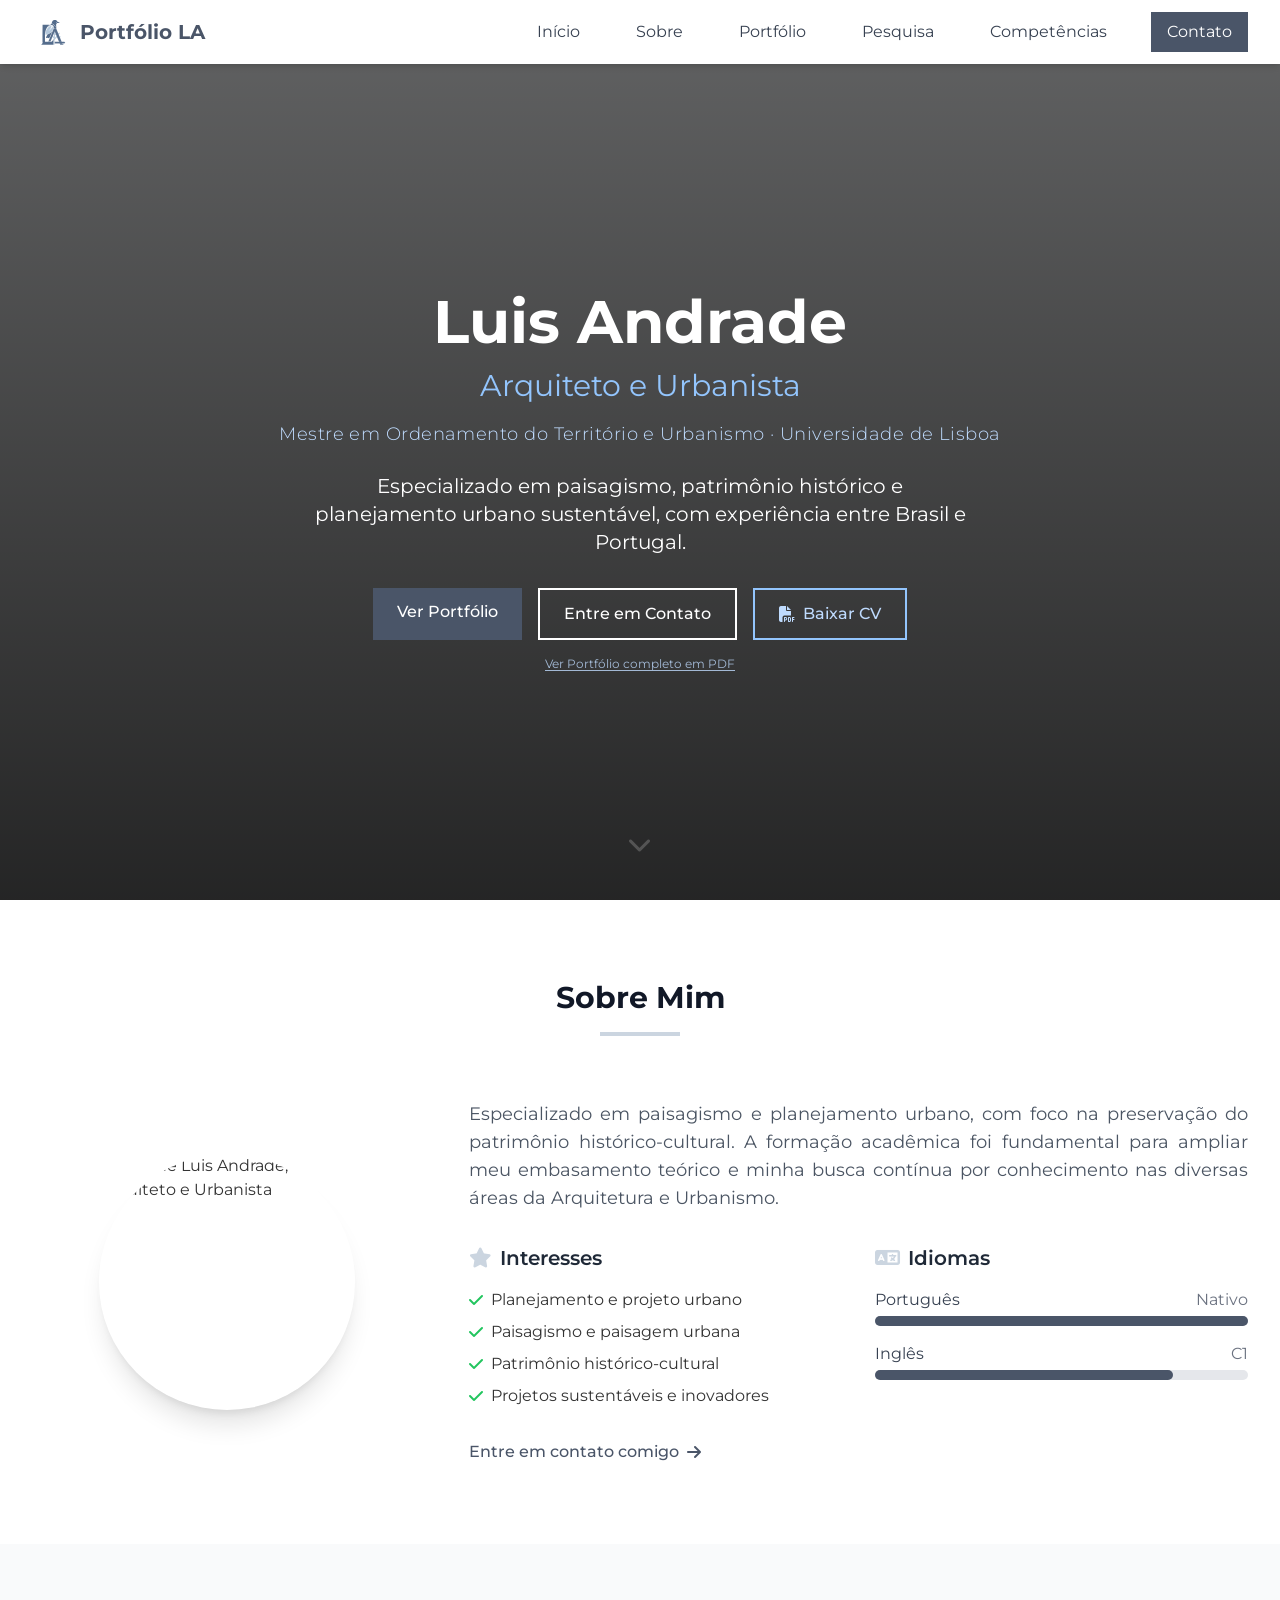
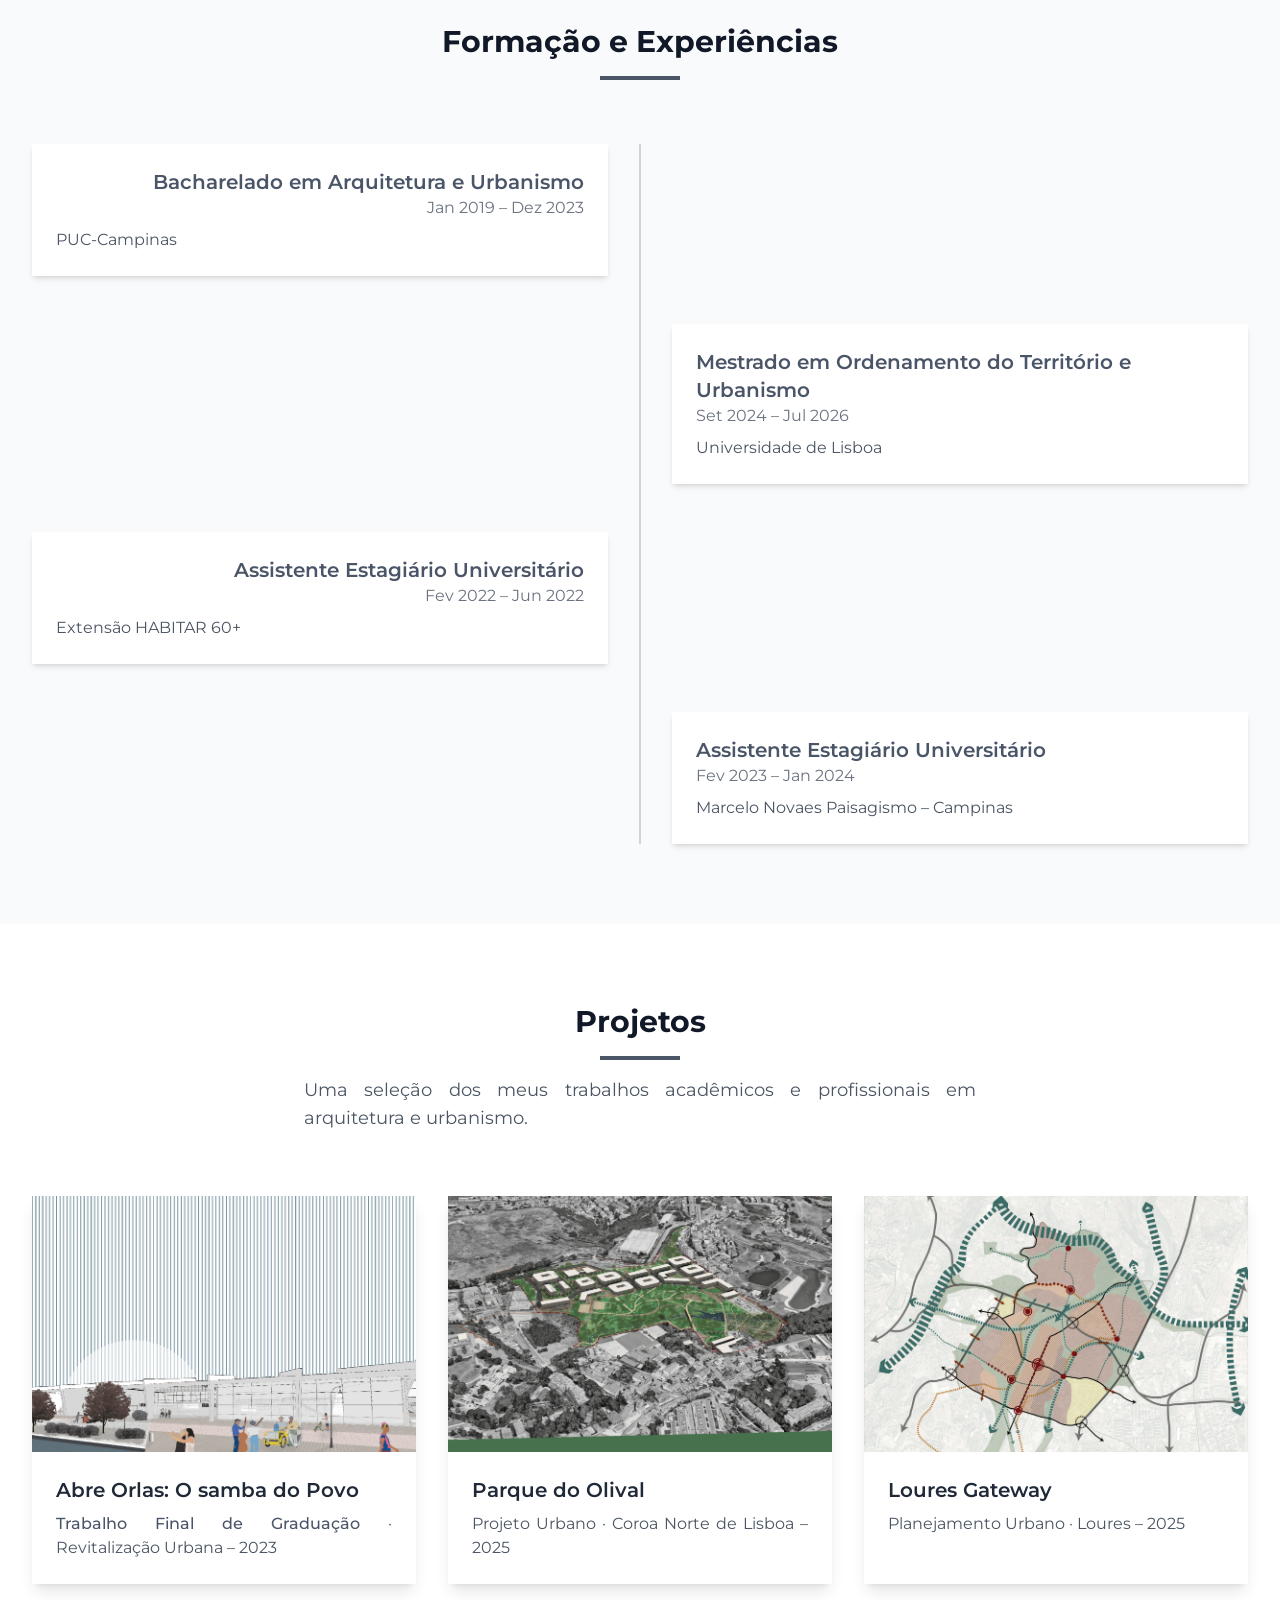
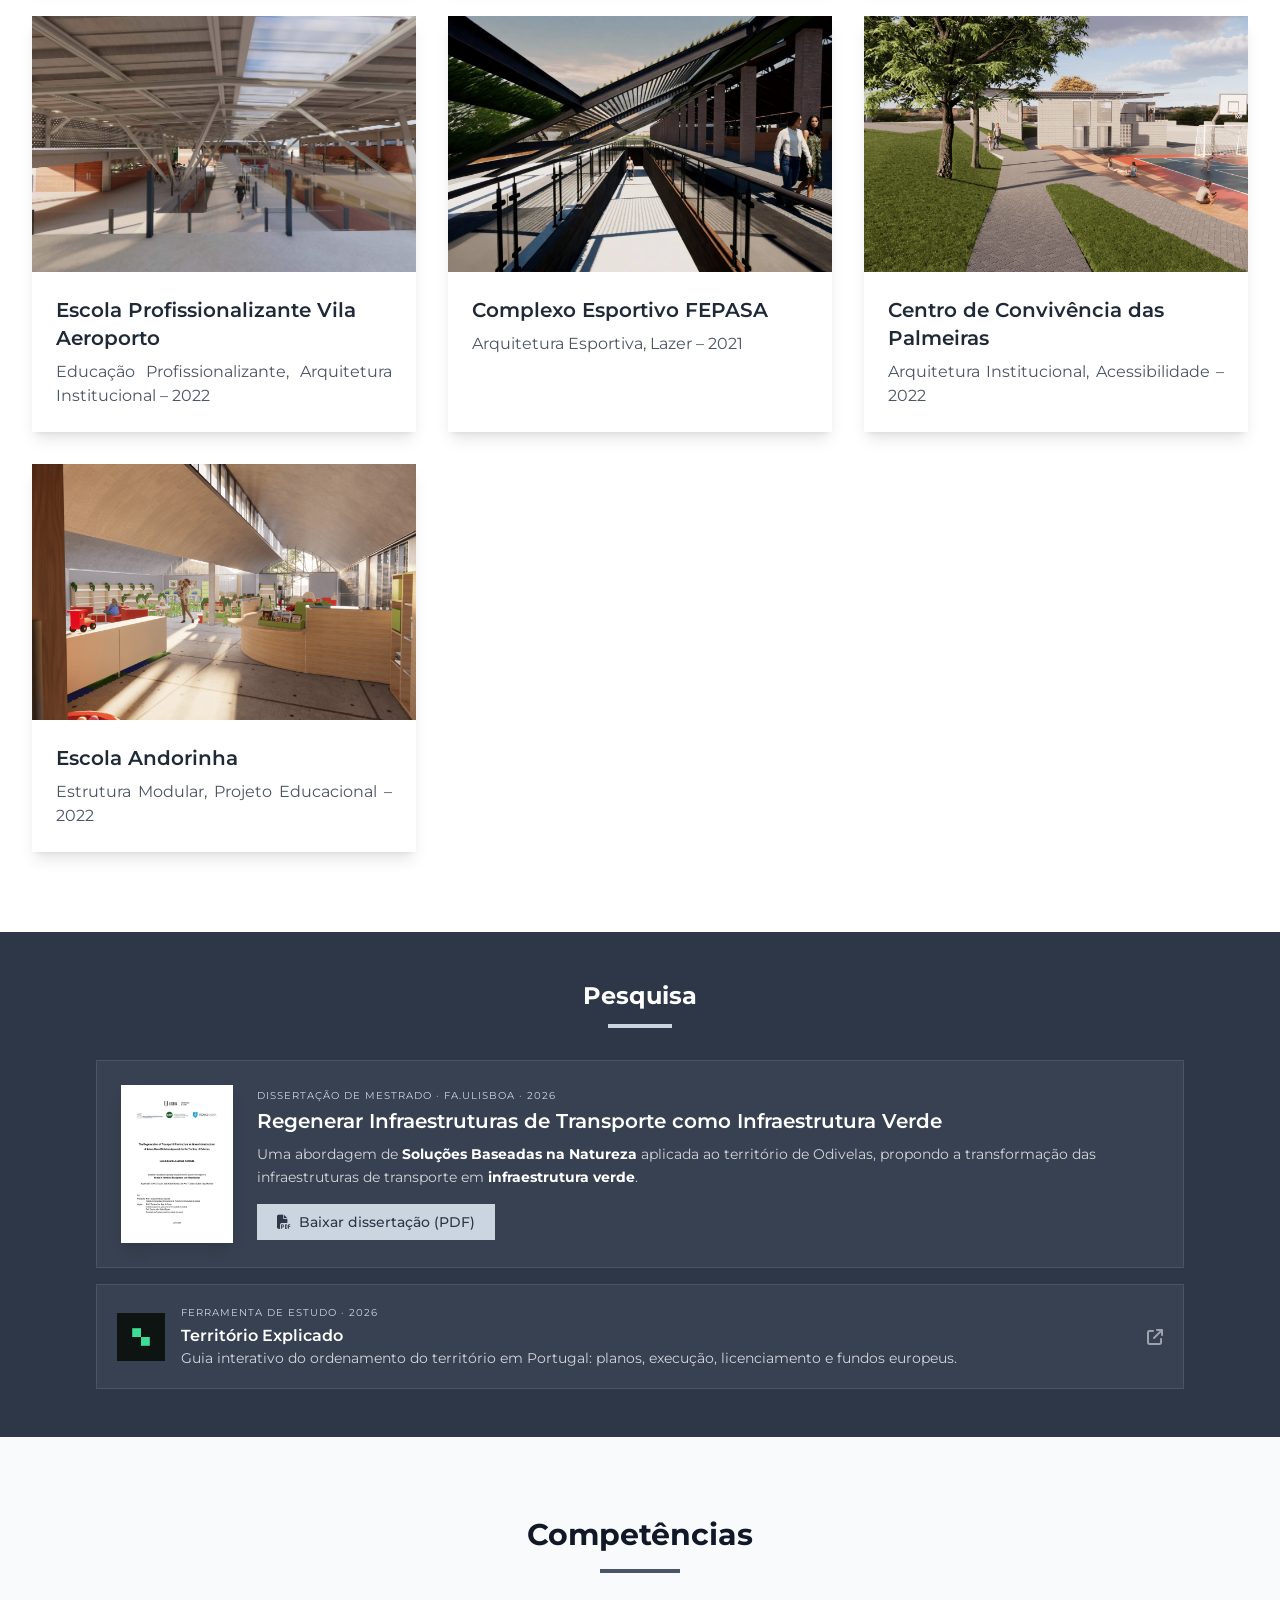
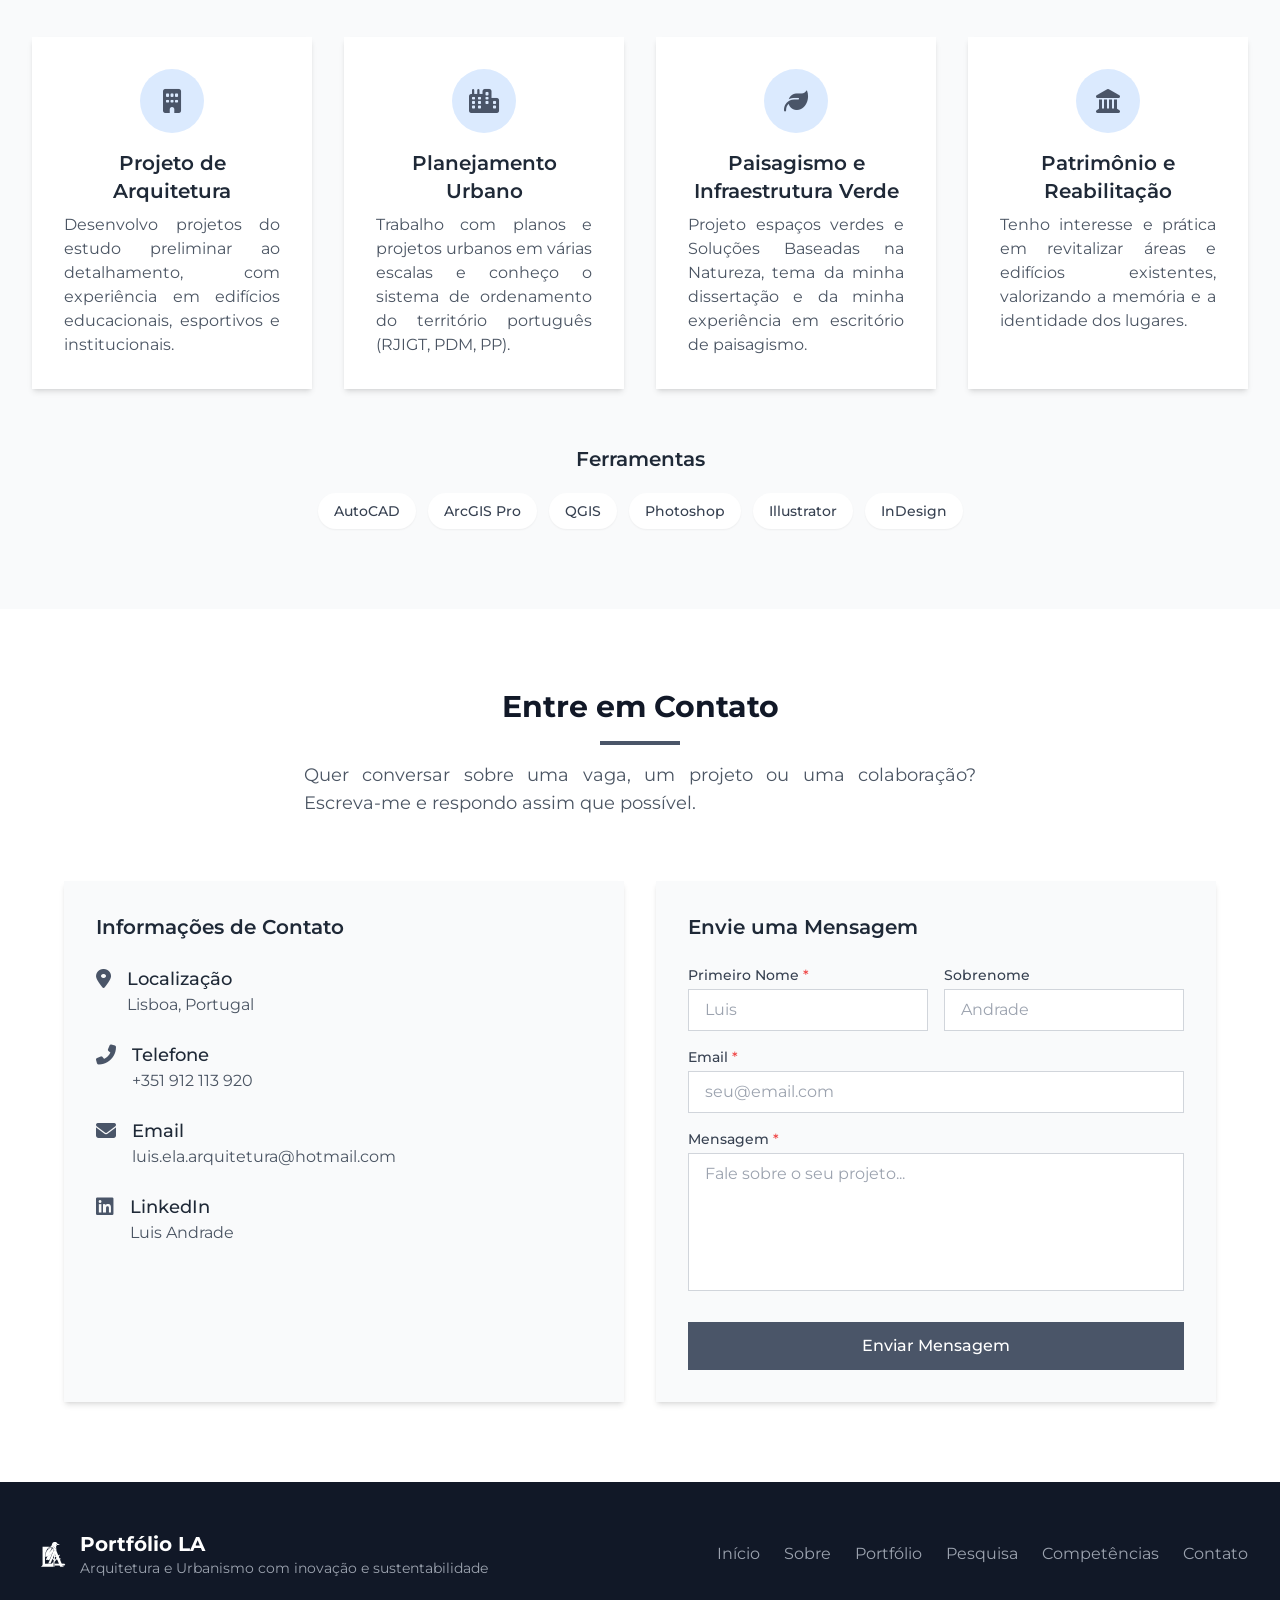
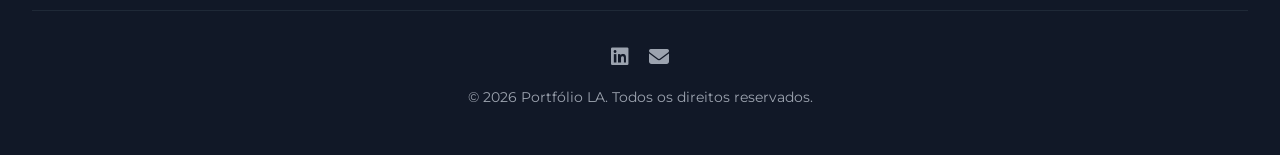
==== commit a702a1f4: "Ferramentas: retirar Blender e Python" ====
--- a/index.html
+++ b/index.html
@@ -932,7 +932,7 @@
       </div>
       <div class="mt-14 text-center fade-in">
         <h3 class="text-xl font-semibold text-gray-800 mb-5">Ferramentas</h3>
-        <ul class="flex flex-wrap justify-center gap-3" aria-label="Ferramentas"><li class="px-4 py-2 bg-white rounded-full shadow-sm text-gray-700 text-sm font-medium">AutoCAD</li><li class="px-4 py-2 bg-white rounded-full shadow-sm text-gray-700 text-sm font-medium">ArcGIS Pro</li><li class="px-4 py-2 bg-white rounded-full shadow-sm text-gray-700 text-sm font-medium">QGIS</li><li class="px-4 py-2 bg-white rounded-full shadow-sm text-gray-700 text-sm font-medium">Photoshop</li><li class="px-4 py-2 bg-white rounded-full shadow-sm text-gray-700 text-sm font-medium">Illustrator</li><li class="px-4 py-2 bg-white rounded-full shadow-sm text-gray-700 text-sm font-medium">InDesign</li><li class="px-4 py-2 bg-white rounded-full shadow-sm text-gray-700 text-sm font-medium">Blender</li><li class="px-4 py-2 bg-white rounded-full shadow-sm text-gray-700 text-sm font-medium">Python</li></ul>
+        <ul class="flex flex-wrap justify-center gap-3" aria-label="Ferramentas"><li class="px-4 py-2 bg-white rounded-full shadow-sm text-gray-700 text-sm font-medium">AutoCAD</li><li class="px-4 py-2 bg-white rounded-full shadow-sm text-gray-700 text-sm font-medium">ArcGIS Pro</li><li class="px-4 py-2 bg-white rounded-full shadow-sm text-gray-700 text-sm font-medium">QGIS</li><li class="px-4 py-2 bg-white rounded-full shadow-sm text-gray-700 text-sm font-medium">Photoshop</li><li class="px-4 py-2 bg-white rounded-full shadow-sm text-gray-700 text-sm font-medium">Illustrator</li><li class="px-4 py-2 bg-white rounded-full shadow-sm text-gray-700 text-sm font-medium">InDesign</li></ul>
       </div>
     </div>
   </section>
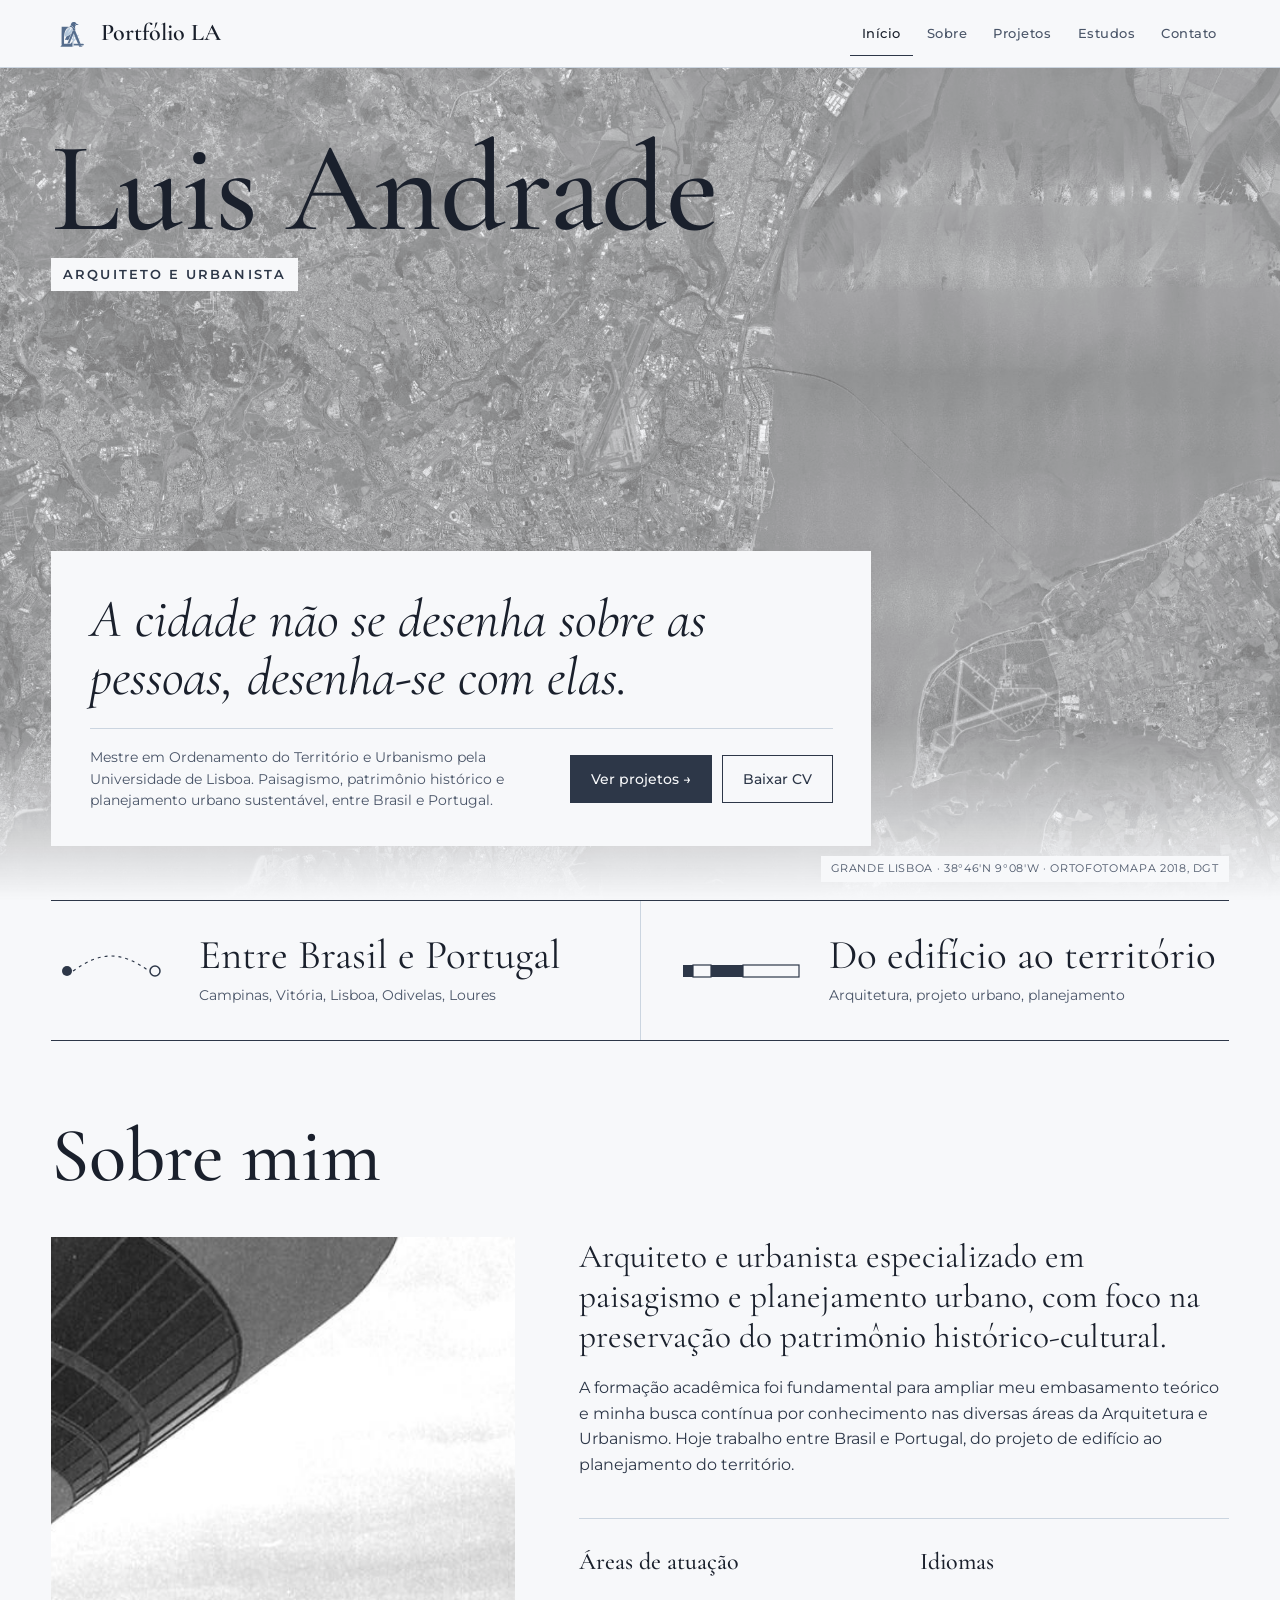
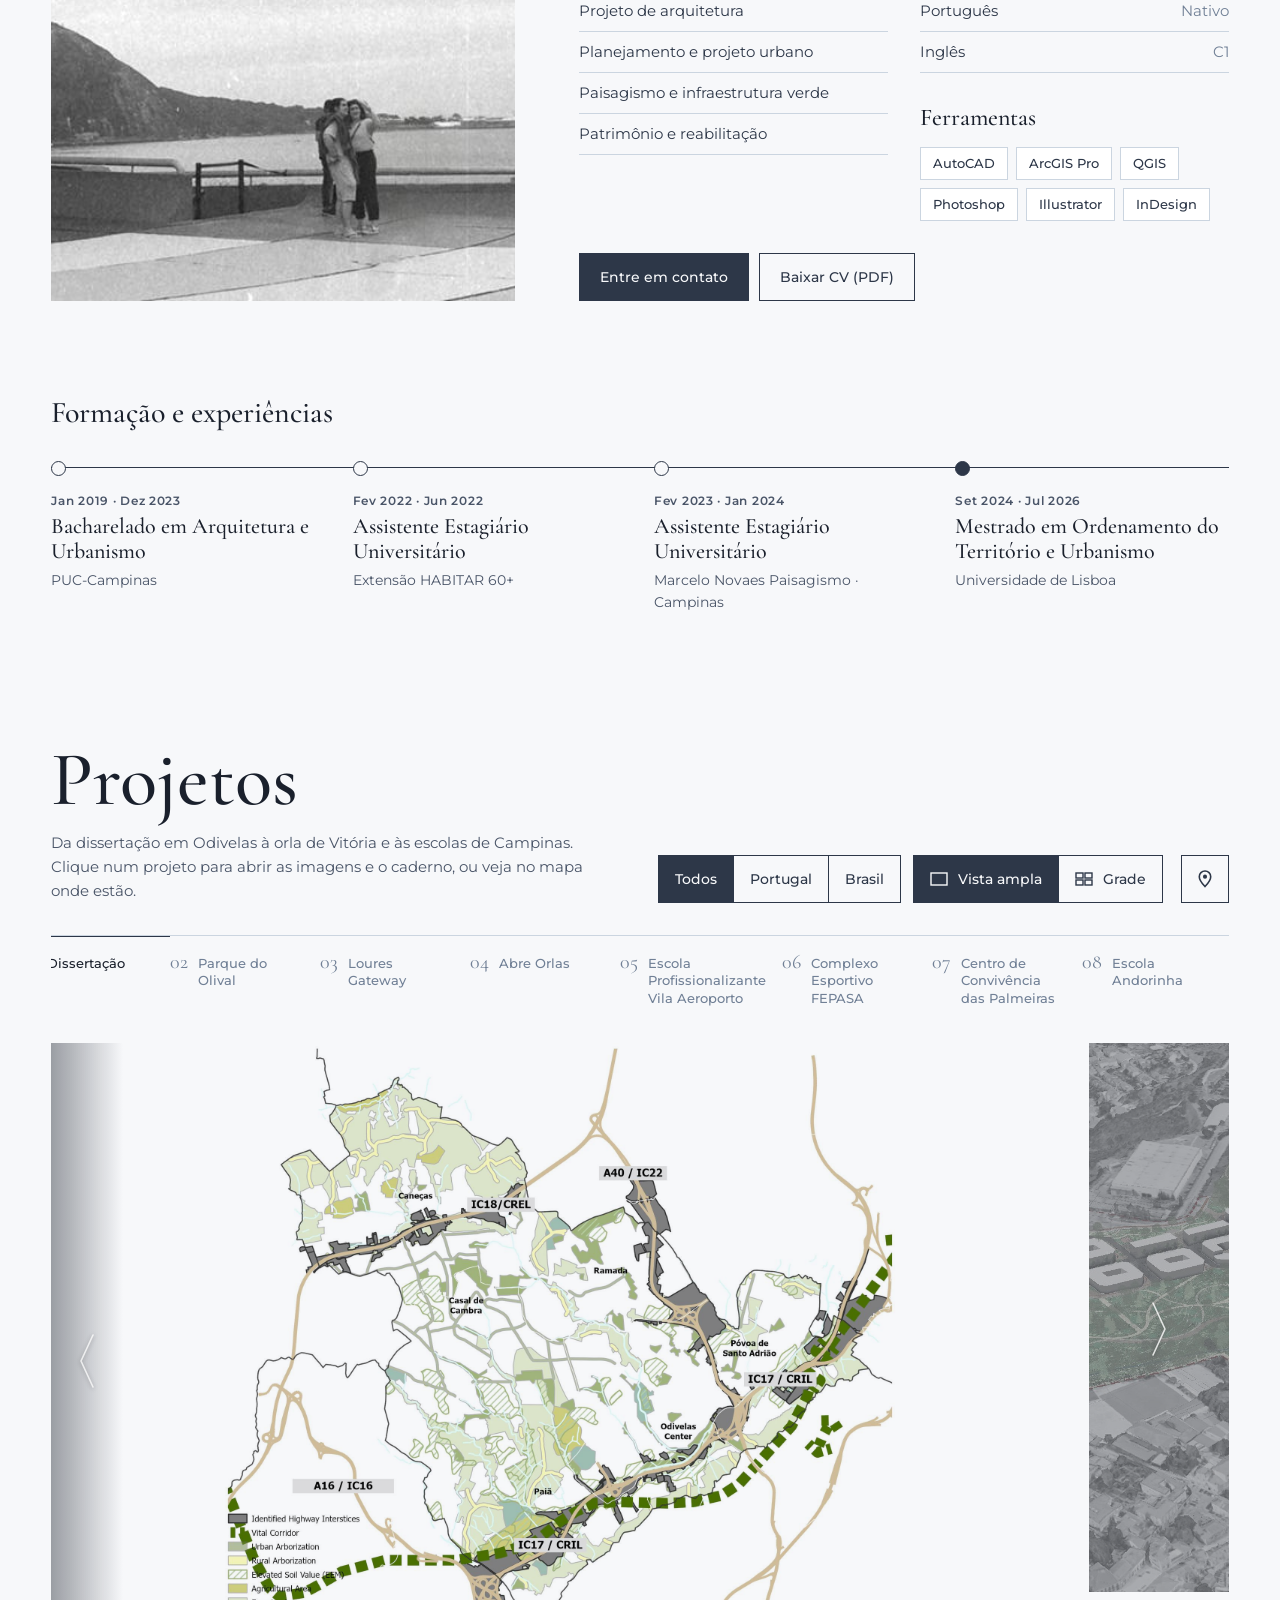
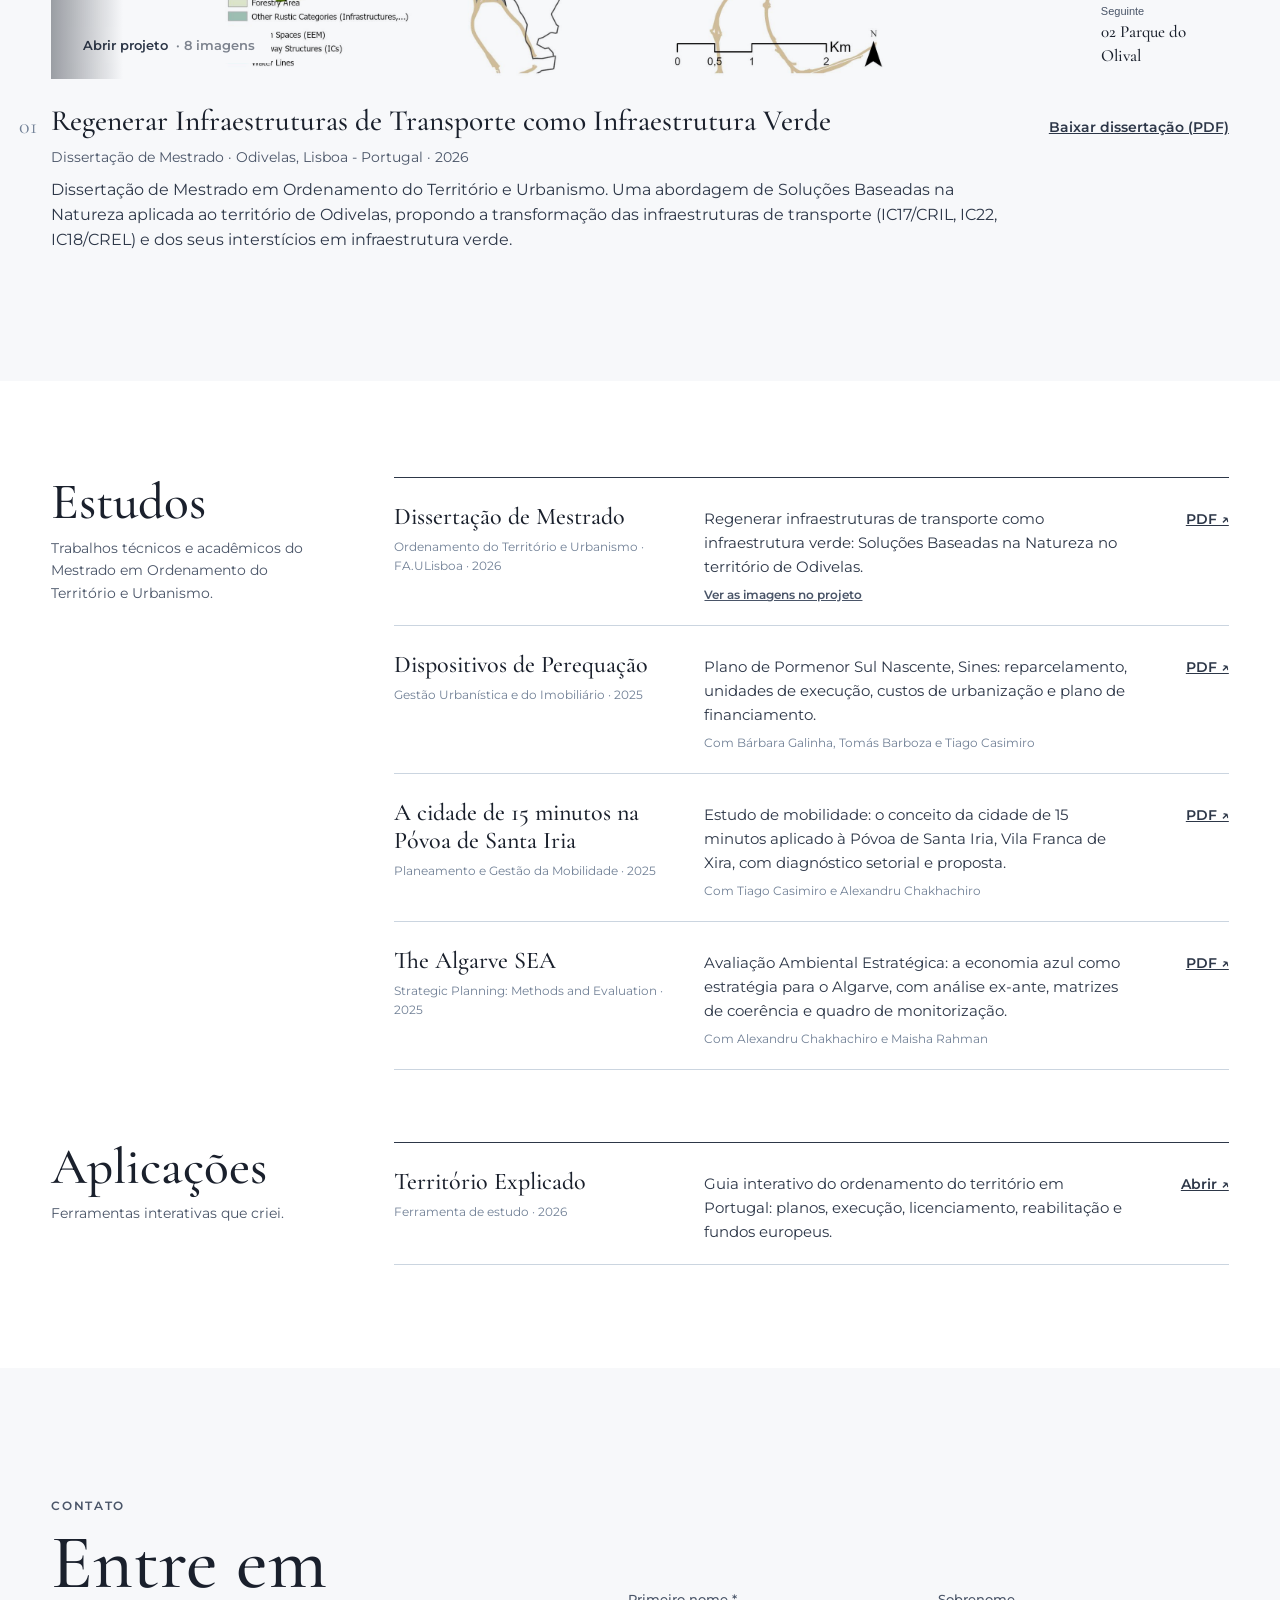
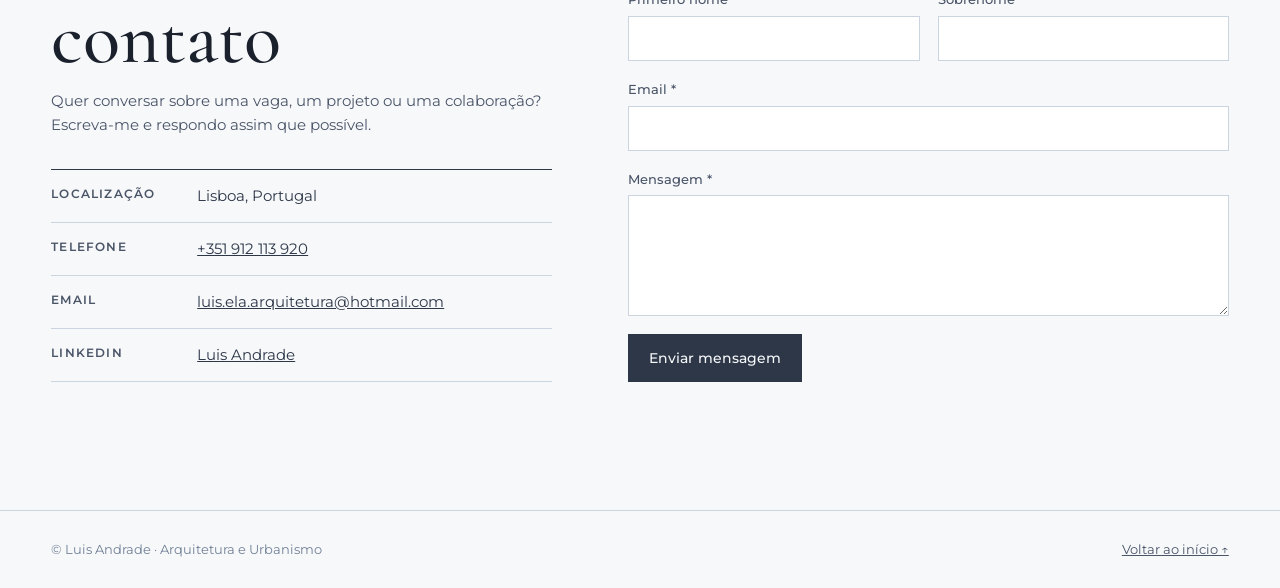
==== commit 75ab3487: "Novo site do portfolio" ====
--- a/index.html
+++ b/index.html
@@ -1,1452 +1,285 @@
-<!DOCTYPE html>
-<html lang="pt-BR">
-<head>
-  <meta charset="UTF-8">
-  <meta name="viewport" content="width=device-width, initial-scale=1.0">
-  <meta name="description" content="Portfólio de Luis Andrade, arquiteto e urbanista especializado em projetos sustentáveis, paisagismo e planejamento urbano.">
-  <meta name="keywords" content="arquitetura, urbanismo, paisagismo, sustentabilidade, portfólio, Luis Andrade">
-  <meta name="author" content="Luis Andrade">
-  <meta name="robots" content="index, follow">
-
-  <!-- ✅ FIX: URLs corretas do Open Graph -->
-  <meta property="og:type" content="website">
-  <meta property="og:url" content="https://portifoliola.netlify.app/">
-  <meta property="og:title" content="Portfólio LA | Luis Andrade - Arquiteto e Urbanista">
-  <meta property="og:description" content="Portfólio de Luis Andrade, arquiteto e urbanista especializado em projetos sustentáveis, paisagismo e planejamento urbano.">
-  <meta property="og:image" content="https://static.wixstatic.com/media/ea66f0de45ec4109b5eb190bed2244d1.jpg/v1/fill/w_1024,h_1024,al_c,q_85,usm_0.66_1.00_0.01,enc_avif,quality_auto/ea66f0de45ec4109b5eb190bed2244d1.jpg">
-
-  <!-- ✅ FIX: Twitter card URLs corretas -->
-  <meta property="twitter:card" content="summary_large_image">
-  <meta property="twitter:url" content="https://portifoliola.netlify.app/">
-  <meta property="twitter:title" content="Portfólio LA | Luis Andrade - Arquiteto e Urbanista">
-  <meta property="twitter:description" content="Portfólio de Luis Andrade, arquiteto e urbanista especializado em projetos sustentáveis, paisagismo e planejamento urbano.">
-  <meta property="twitter:image" content="https://static.wixstatic.com/media/ea66f0de45ec4109b5eb190bed2244d1.jpg/v1/fill/w_1024,h_1024,al_c,q_85,usm_0.66_1.00_0.01,enc_avif,quality_auto/ea66f0de45ec4109b5eb190bed2244d1.jpg">
-
-  <title>Portfólio LA | Luis Andrade - Arquiteto e Urbanista</title>
-
-  <!-- ✅ FIX: canonical URL correta -->
-  <link rel="canonical" href="https://portifoliola.netlify.app/">
-
-  <!-- ✅ Favicon -->
-  <link rel="icon" href="imagens/Logo.svg" type="image/svg+xml">
-  <link rel="apple-touch-icon" href="imagens/Logo.svg">
-
-  <!-- ✅ Preconnect para fontes (mantido - bom para performance) -->
-  <link rel="preconnect" href="https://fonts.googleapis.com">
-  <link rel="preconnect" href="https://fonts.gstatic.com" crossorigin>
-  <link href="https://fonts.googleapis.com/css2?family=Montserrat:wght@300;400;500;600;700&display=swap" rel="stylesheet">
-
-  <!-- Tailwind compilado (gerado a partir do index.html; ver README) -->
-  <link rel="stylesheet" href="css/tailwind.css">
-
-  <!-- ✅ FIX: Apenas ícones necessários do Font Awesome (subset) -->
-  <link rel="stylesheet" href="https://cdnjs.cloudflare.com/ajax/libs/font-awesome/6.4.0/css/all.min.css">
-
-  <style>
-    :root {
-      --primary-color: #4A5568;
-      --secondary-color: #CBD5E0;
-      --dark-color: #2D3748;
-      --light-color: #f7f8fa;
-      --accent-color: #ff6b6b;
-    }
-
-    * { margin: 0; padding: 0; box-sizing: border-box; }
-
-    body {
-      font-family: 'Montserrat', sans-serif;
-      background-color: var(--light-color);
-      color: #333;
-      overflow-x: hidden;
-    }
-
-    /* ✅ Texto justificado apenas nas seções de conteúdo — não no hero */
-    #about p, #portfolio p, #competencias p, #contact p,
-    .text-gray-600, .text-gray-700 {
-      text-align: justify;
-      hyphens: auto;
-      -webkit-hyphens: auto;
-    }
-
-    /* ✅ scroll-behavior nativo no CSS (sem JS) */
-    html { scroll-behavior: smooth; }
-
-    .hero-image {
-      background-image: linear-gradient(rgba(0,0,0,0.5), rgba(0,0,0,0.5)),
-        url('https://static.wixstatic.com/media/ea66f0de45ec4109b5eb190bed2244d1.jpg/v1/fill/w_1920,h_1080,al_c,q_85,usm_0.66_1.00_0.01,enc_avif,quality_auto/ea66f0de45ec4109b5eb190bed2244d1.jpg');
-      background-size: cover;
-      background-position: center;
-      background-attachment: fixed;
-      height: 100vh;
-      position: relative;
-    }
-
-    .hero-image::after {
-      content: '';
-      position: absolute;
-      top: 0; left: 0;
-      width: 100%; height: 100%;
-      background: linear-gradient(to bottom, rgba(0,0,0,0.2) 0%, rgba(0,0,0,0.7) 100%);
-      z-index: 1;
-    }
-
-    .hero-content { position: relative; z-index: 2; }
-
-    .portfolio-item {
-      transition: all 0.3s ease;
-      overflow: hidden;
-      position: relative;
-    }
-
-    .portfolio-item::before {
-      content: '';
-      position: absolute;
-      top: 0; left: 0;
-      width: 100%; height: 100%;
-      background: linear-gradient(to bottom, transparent 60%, rgba(0,0,0,0.8) 100%);
-      z-index: 1;
-      opacity: 0;
-      transition: opacity 0.3s ease;
-    }
-
-    .portfolio-item:hover::before { opacity: 1; }
-
-    .portfolio-item:hover {
-      transform: translateY(-10px);
-      box-shadow: 0 15px 30px rgba(0,0,0,0.15);
-    }
-
-    .portfolio-item .portfolio-overlay {
-      position: absolute;
-      bottom: 0; left: 0;
-      width: 100%;
-      padding: 20px;
-      color: white;
-      z-index: 2;
-      transform: translateY(100%);
-      transition: transform 0.3s ease;
-    }
-
-    .portfolio-item:hover .portfolio-overlay { transform: translateY(0); }
-
-    /* Zoom suave da imagem no hover */
-    .portfolio-item img {
-      transition: transform 0.5s ease;
-    }
-    .portfolio-item:hover img {
-      transform: scale(1.06);
-    }
-
-    .timeline::before {
-      content: '';
-      position: absolute;
-      top: 0; bottom: 0;
-      left: 50%;
-      width: 2px;
-      background-color: var(--secondary-color);
-      transform: translateX(-50%);
-    }
-
-    @media (max-width: 768px) {
-      .timeline::before { left: 31px; }
-    }
-
-    .nav-link { position: relative; transition: color 0.3s ease; }
-
-    .nav-link::after {
-      content: '';
-      position: absolute;
-      width: 0; height: 2px;
-      bottom: 0; left: 0;
-      background-color: var(--primary-color);
-      transition: width 0.3s ease;
-    }
-
-    .nav-link:hover::after { width: 100%; }
-
-    .service-card {
-      transition: all 0.3s ease;
-      height: 100%;
-      display: flex;
-      flex-direction: column;
-    }
-
-    .service-card:hover {
-      transform: translateY(-10px);
-      box-shadow: 0 15px 30px rgba(0,0,0,0.1);
-    }
-
-    .service-icon { transition: all 0.3s ease; }
-
-    .service-card:hover .service-icon {
-      background-color: var(--primary-color);
-      color: white;
-      transform: scale(1.1);
-    }
-
-    .fade-in {
-      opacity: 0;
-      transform: translateY(20px);
-      transition: opacity 0.6s ease, transform 0.6s ease;
-    }
-
-    .fade-in.visible { opacity: 1; transform: translateY(0); }
-
-    /* Loading */
-    .loader {
-      position: fixed;
-      top: 0; left: 0;
-      width: 100%; height: 100%;
-      background-color: white;
-      display: flex;
-      justify-content: center;
-      align-items: center;
-      z-index: 9999;
-      transition: opacity 0.5s ease, visibility 0.5s ease;
-    }
-
-    .loader.hidden { opacity: 0; visibility: hidden; }
-
-    .loader-circle {
-      width: 50px; height: 50px;
-      border: 5px solid var(--secondary-color);
-      border-top-color: var(--primary-color);
-      border-radius: 50%;
-      animation: spin 1s linear infinite;
-    }
-
-    @keyframes spin { to { transform: rotate(360deg); } }
-
-    /* Scroll to top */
-    .scroll-top {
-      position: fixed;
-      bottom: 30px; right: 30px;
-      width: 50px; height: 50px;
-      background-color: var(--primary-color);
-      color: white;
-      border-radius: 50%;
-      display: flex;
-      justify-content: center;
-      align-items: center;
-      cursor: pointer;
-      opacity: 0;
-      visibility: hidden;
-      transition: all 0.3s ease;
-      z-index: 99;
-      box-shadow: 0 4px 12px rgba(0,0,0,0.15);
-      border: none;
-    }
-
-    .scroll-top.visible { opacity: 1; visibility: visible; }
-    /* Esconde o botão de subir quando o popup está aberto */
-    body.modal-open .scroll-top { opacity: 0 !important; visibility: hidden !important; }
-    .scroll-top:hover { background-color: var(--dark-color); transform: translateY(-5px); }
-
-    /* Form */
-    .form-control { transition: all 0.3s ease; }
-    .form-control:focus {
-      border-color: var(--primary-color);
-      box-shadow: 0 0 0 3px rgba(84, 108, 140, 0.2);
-      outline: none;
-    }
-
-    /* ===== AFIAR: cantos retos em todo o site (exceto círculos) ===== */
-    .rounded-lg, .rounded-xl, .rounded-md, .rounded, .rounded-b-xl, .rounded-t-xl,
-    .portfolio-item, .archd-tag, button, input, textarea, .bg-white.rounded-lg {
-      border-radius: 0 !important;
-    }
-    /* Mantém circulares os elementos que devem sê-lo */
-    .rounded-full, .scroll-top-btn, [class*="rounded-full"] {
-      border-radius: 9999px !important;
-    }
-
-    .modal { transition: all 0.3s ease; }
-    .archd-backdrop { background: rgba(15, 15, 17, 0.96); }
-    .archd-stage { background: transparent; min-height: 300px; }
-    .archd-panel { background: #ffffff; border-radius: 2px; box-shadow: 0 10px 40px rgba(0,0,0,0.3); max-height: 100%; }
-    /* Gradiente para o texto do cabeçalho ficar legível sobre a imagem */
-    .archd-header { background: linear-gradient(to bottom, rgba(0,0,0,0.65), rgba(0,0,0,0)); }
-    .archd-tags { background: linear-gradient(to top, rgba(0,0,0,0.55), rgba(0,0,0,0)); }
-    .archd-tag {
-      display: inline-block;
-      background: rgba(255,255,255,0.92);
-      color: #1a1a1a;
-      font-size: 11px;
-      font-weight: 500;
-      letter-spacing: 0.03em;
-      padding: 4px 11px;
-      pointer-events: none;
-    }
-
-    /* Carousel */
-    .carousel-container { position: relative; overflow: hidden; }
-    .carousel-track { display: flex; transition: transform 0.3s ease; height: 100%; }
-    .carousel-slide { min-width: 100%; height: 100%; display: flex; align-items: center; justify-content: center; }
-    .carousel-slide img { width: 100%; height: 100%; object-fit: contain; background: #0e0e0e; }
-
-    .carousel-nav {
-      position: absolute;
-      top: 50%;
-      transform: translateY(-50%);
-      background-color: rgba(0,0,0,0.4);
-      color: rgba(255,255,255,0.85);
-      border: none;
-      width: 44px; height: 44px;
-      display: flex;
-      justify-content: center;
-      align-items: center;
-      cursor: pointer;
-      font-size: 16px;
-      transition: all 0.2s ease;
-      z-index: 15;
-    }
-
-    .carousel-nav:hover { background-color: rgba(0,0,0,0.7); color: #fff; }
-    .carousel-prev { left: 0; height: 100%; width: 60px; }
-    .carousel-next { right: 0; height: 100%; width: 60px; }
-
-    /* Thumbnails */
-    .thumbnail-gallery {
-      display: flex;
-      flex-wrap: wrap;
-      gap: 10px;
-      margin-top: 15px;
-      justify-content: center;
-    }
-
-    .thumbnail {
-      width: 80px; height: 80px;
-      object-fit: cover;
-      border-radius: 4px;
-      cursor: pointer;
-      opacity: 0.7;
-      transition: all 0.3s ease;
-      border: 2px solid transparent;
-    }
-
-    .thumbnail:hover, .thumbnail.active { opacity: 1; border-color: var(--primary-color); }
-
-    /* Project navigation */
-    .project-nav {
-      position: absolute;
-      top: 50%;
-      transform: translateY(-50%);
-      background-color: rgba(0,0,0,0.5);
-      color: white;
-      border: none;
-      width: 50px; height: 50px;
-      border-radius: 50%;
-      display: flex;
-      justify-content: center;
-      align-items: center;
-      cursor: pointer;
-      font-size: 20px;
-      transition: background-color 0.3s ease;
-      z-index: 20;
-    }
-
-    .project-nav:hover { background-color: rgba(0,0,0,0.8); }
-    .project-nav.prev { left: 10px; }
-    .project-nav.next { right: 10px; }
-
-    .project-nav-title {
-      position: absolute;
-      background-color: rgba(0,0,0,0.7);
-      color: white;
-      padding: 5px 10px;
-      border-radius: 4px;
-      font-size: 14px;
-      white-space: nowrap;
-      opacity: 0;
-      transition: opacity 0.3s ease;
-      pointer-events: none;
-    }
-
-    .project-nav:hover .project-nav-title { opacity: 1; }
-    .project-nav.prev .project-nav-title { right: 60px; top: 50%; transform: translateY(-50%); }
-    .project-nav.next .project-nav-title { left: 60px; top: 50%; transform: translateY(-50%); }
-
-    /* ✅ REMOVIDO: placeholder-project (6º projeto removido) */
-
-    /* Wide modal */
-    .wider-modal {
-      max-width: 90vw;
-      width: 1200px;
-    }
-
-    @media (max-width: 1280px) { .wider-modal { max-width: 95vw; width: 1000px; } }
-    @media (max-width: 1024px) { .wider-modal { max-width: 95vw; width: 800px; } }
-
-    @media (max-width: 768px) {
-      .hero-image { background-attachment: scroll; }
-      .project-nav { width: 40px; height: 40px; font-size: 16px; }
-      .carousel-nav { width: 44px; }
-      .carousel-prev { left: 0; }
-      .carousel-next { right: 0; }
-    }
-
-    /* Modal escuro — responsivo: empilha imagem em cima, painel em baixo */
-    @media (max-width: 1023px) {
-      .archd-modal { flex-direction: column; max-height: 94vh; }
-      .archd-panel { width: 100%; border-left: none; border-top: 1px solid rgba(255,255,255,0.08); max-height: 40vh; }
-      .carousel-slide { height: 52vh; max-height: 52vh; }
-      .archd-header h2 { font-size: 1.05rem; }
-    }
-
-    /* ✅ NOVO: Estilo de foco para acessibilidade */
-    a:focus-visible, button:focus-visible {
-      outline: 3px solid var(--primary-color);
-      outline-offset: 2px;
-    }
-  </style>
-</head>
-<body>
-
-  <!-- Loading Screen -->
-  <div class="loader" id="loader" role="status" aria-label="Carregando">
-    <div class="loader-circle"></div>
-  </div>
-
-  <!-- ✅ Scroll to Top Button (button para acessibilidade) -->
-  <button class="scroll-top" id="scrollTop" aria-label="Voltar ao topo" onclick="window.scrollTo({top:0,behavior:'smooth'})">
-    <i class="fas fa-arrow-up" aria-hidden="true"></i>
-  </button>
-
-  <!-- Navigation -->
-  <nav class="fixed w-full bg-white shadow-md z-50 transition-all duration-300" id="navbar" role="navigation" aria-label="Menu principal">
-    <div class="max-w-7xl mx-auto px-4 sm:px-6 lg:px-8">
-      <div class="flex justify-between h-16">
-        <div class="flex items-center">
-          <img src="imagens/Logo.svg"
-               alt="Logo Portfólio LA"
-               class="w-10 h-10 mr-2"
-               width="40" height="40">
-          <span class="text-xl font-bold text-[var(--primary-color)]">Portfólio LA</span>
-        </div>
-        <div class="hidden md:flex items-center space-x-8">
-          <a href="#home" class="nav-link text-gray-700 hover:text-[var(--primary-color)] px-3 py-2">Início</a>
-          <a href="#about" class="nav-link text-gray-700 hover:text-[var(--primary-color)] px-3 py-2">Sobre</a>
-          <a href="#portfolio" class="nav-link text-gray-700 hover:text-[var(--primary-color)] px-3 py-2">Portfólio</a>
-          <a href="#pesquisa" class="nav-link text-gray-700 hover:text-[var(--primary-color)] px-3 py-2">Pesquisa</a>
-          <a href="#competencias" class="nav-link text-gray-700 hover:text-[var(--primary-color)] px-3 py-2">Competências</a>
-          <a href="#contact" class="nav-link bg-[var(--primary-color)] text-white px-4 py-2 rounded-lg hover:bg-[var(--dark-color)] transition duration-300">Contato</a>
-        </div>
-        <div class="md:hidden flex items-center">
-          <button id="menu-toggle" class="text-gray-700 hover:text-blue-600" aria-label="Abrir menu" aria-expanded="false" aria-controls="mobile-menu">
-            <i class="fas fa-bars text-xl text-[var(--secondary-color)]" aria-hidden="true"></i>
-          </button>
-        </div>
-      </div>
-    </div>
-    <!-- Mobile menu -->
-    <div id="mobile-menu" class="hidden md:hidden bg-white shadow-lg" role="menu">
-      <div class="px-2 pt-2 pb-3 space-y-1 sm:px-3">
-        <a href="#home" class="block px-3 py-2 text-gray-700 hover:text-[var(--primary-color)]" role="menuitem">Início</a>
-        <a href="#about" class="block px-3 py-2 text-gray-700 hover:text-[var(--primary-color)]" role="menuitem">Sobre</a>
-        <a href="#portfolio" class="block px-3 py-2 text-gray-700 hover:text-[var(--primary-color)]" role="menuitem">Portfólio</a>
-        <a href="#pesquisa" class="block px-3 py-2 text-gray-700 hover:text-[var(--primary-color)]" role="menuitem">Pesquisa</a>
-        <a href="#competencias" class="block px-3 py-2 text-gray-700 hover:text-[var(--primary-color)]" role="menuitem">Competências</a>
-        <a href="#contact" class="block px-3 py-2 bg-[var(--primary-color)] text-white rounded-lg hover:bg-[var(--dark-color)] transition duration-300" role="menuitem">Contato</a>
-      </div>
-    </div>
-  </nav>
-
-  <!-- Hero Section -->
-  <section id="home" class="hero-image pt-16" aria-label="Apresentação">
-    <div class="h-full flex items-center justify-center hero-content">
-      <div class="text-center px-4 fade-in">
-        <h1 class="text-4xl md:text-6xl font-bold text-white mb-4">Luis Andrade</h1>
-        <h2 class="text-2xl md:text-3xl text-blue-300 mb-4">Arquiteto e Urbanista</h2>
-        <p class="text-base md:text-lg text-blue-200 mb-6 font-light tracking-wide">
-          Mestre em Ordenamento do Território e Urbanismo · Universidade de Lisboa
-        </p>
-        <p class="text-lg md:text-xl text-white max-w-2xl mx-auto mb-8">
-          Especializado em paisagismo, patrimônio histórico e planejamento urbano sustentável, com experiência entre Brasil e Portugal.
-        </p>
-        <div class="flex flex-col sm:flex-row justify-center gap-4">
-          <a href="#portfolio" class="inline-block bg-[var(--primary-color)] hover:bg-[var(--dark-color)] text-white font-medium py-3 px-6 rounded-lg transition duration-300">
-            Ver Portfólio
-          </a>
-          <a href="#contact" class="inline-block bg-transparent border-2 border-white hover:bg-white hover:text-[var(--primary-color)] text-white font-medium py-3 px-6 rounded-lg transition duration-300">
-            Entre em Contato
-          </a>
-          <!-- ✅ Botão CV ativo -->
-          <a href="cv/luis-andrade-CV-2026.pdf"
-             download
-             class="inline-flex items-center gap-2 bg-transparent border-2 border-blue-300 hover:bg-blue-300 hover:text-[var(--dark-color)] text-blue-200 font-medium py-3 px-6 rounded-lg transition duration-300">
-            <i class="fas fa-file-pdf" aria-hidden="true"></i>
-            Baixar CV
-          </a>
-        </div>
-        <!-- ✅ Link discreto para o portfólio em PDF -->
-        <p class="text-xs text-blue-200 mt-4 opacity-80 text-center">
-          <a href="cv/luis-andrade-portifolio-2025.pdf"
-             download
-             class="underline underline-offset-2 hover:opacity-100 transition-opacity duration-200 cursor-pointer">
-            Ver Portfólio completo em PDF
-          </a>
-        </p>
-      </div>
-    </div>
-    <div class="absolute bottom-10 left-0 right-0 flex justify-center animate-bounce">
-      <a href="#about" class="text-white" aria-label="Ir para seção Sobre">
-        <i class="fas fa-chevron-down text-2xl" aria-hidden="true"></i>
-      </a>
-    </div>
-  </section>
-
-  <!-- About Section -->
-  <section id="about" class="py-20 bg-white" aria-labelledby="about-title">
-    <div class="max-w-7xl mx-auto px-4 sm:px-6 lg:px-8">
-      <div class="text-center mb-16 fade-in">
-        <h2 id="about-title" class="text-3xl font-bold text-gray-900 mb-4">Sobre Mim</h2>
-        <div class="w-20 h-1 bg-[var(--secondary-color)] mx-auto"></div>
-      </div>
-      <div class="flex flex-col md:flex-row items-center gap-12 fade-in">
-        <div class="md:w-1/3">
-          <!-- ✅ FIX: loading="lazy" + dimensões explícitas -->
-          <img src="https://static.wixstatic.com/media/f6c6d7_1b2fb8ff5204471a9a677d232c610325~mv2.jpg/v1/crop/x_0,y_1,w_576,h_574/fill/w_487,h_484,al_c,q_80,usm_0.66_1.00_0.01,enc_avif,quality_auto/WhatsApp%20Image%202025-07-28%20at%2015_42_edited.jpg"
-               alt="Foto de Luis Andrade, Arquiteto e Urbanista"
-               class="rounded-full w-64 h-64 object-cover mx-auto shadow-xl"
-               width="256" height="256"
-               loading="lazy">
-        </div>
-        <div class="md:w-2/3">
-          <p class="text-lg text-gray-600 mb-8">
-            Especializado em paisagismo e planejamento urbano, com foco na preservação do patrimônio histórico-cultural.
-            A formação acadêmica foi fundamental para ampliar meu embasamento teórico e minha busca contínua por conhecimento
-            nas diversas áreas da Arquitetura e Urbanismo.
-          </p>
-          <div class="grid grid-cols-1 md:grid-cols-2 gap-8">
-            <div>
-              <h3 class="text-xl font-semibold text-gray-800 mb-4 flex items-center">
-                <i class="fas fa-star mr-2 text-[var(--secondary-color)]" aria-hidden="true"></i> Interesses
-              </h3>
-              <ul class="space-y-2">
-                <li class="flex items-center"><i class="fas fa-check text-green-500 mr-2" aria-hidden="true"></i>Planejamento e projeto urbano</li>
-                <li class="flex items-center"><i class="fas fa-check text-green-500 mr-2" aria-hidden="true"></i>Paisagismo e paisagem urbana</li>
-                <li class="flex items-center"><i class="fas fa-check text-green-500 mr-2" aria-hidden="true"></i>Patrimônio histórico-cultural</li>
-                <li class="flex items-center"><i class="fas fa-check text-green-500 mr-2" aria-hidden="true"></i>Projetos sustentáveis e inovadores</li>
-              </ul>
-            </div>
-            <div>
-              <h3 class="text-xl font-semibold text-gray-800 mb-4 flex items-center">
-                <i class="fas fa-language mr-2 text-[var(--secondary-color)]" aria-hidden="true"></i> Idiomas
-              </h3>
-              <div class="mb-4">
-                <div class="flex justify-between mb-1">
-                  <span class="text-gray-700">Português</span>
-                  <span class="text-gray-500">Nativo</span>
-                </div>
-                <div class="w-full bg-gray-200 rounded-full h-2.5" role="progressbar" aria-valuenow="100" aria-valuemin="0" aria-valuemax="100" aria-label="Nível de Português">
-                  <div class="bg-[var(--primary-color)] h-2.5 rounded-full" style="width:100%"></div>
-                </div>
-              </div>
-              <div>
-                <div class="flex justify-between mb-1">
-                  <span class="text-gray-700">Inglês</span>
-                  <span class="text-gray-500">C1</span>
-                </div>
-                <div class="w-full bg-gray-200 rounded-full h-2.5" role="progressbar" aria-valuenow="80" aria-valuemin="0" aria-valuemax="100" aria-label="Nível de Inglês C1">
-                  <div class="bg-[var(--primary-color)] h-2.5 rounded-full" style="width:80%"></div>
-                </div>
-              </div>
-            </div>
-          </div>
-          <div class="mt-8">
-            <a href="#contact" class="inline-flex items-center text-[var(--primary-color)] font-medium hover:text-[var(--dark-color)]">
-              Entre em contato comigo
-              <i class="fas fa-arrow-right ml-2" aria-hidden="true"></i>
-            </a>
-          </div>
-        </div>
-      </div>
-    </div>
-  </section>
-
-  <!-- Experience Section -->
-  <section class="py-20 bg-gray-50" aria-labelledby="exp-title">
-    <div class="max-w-7xl mx-auto px-4 sm:px-6 lg:px-8">
-      <div class="text-center mb-16 fade-in">
-        <h2 id="exp-title" class="text-3xl font-bold text-gray-900 mb-4">Formação e Experiências</h2>
-        <div class="w-20 h-1 bg-[var(--primary-color)] mx-auto"></div>
-      </div>
-      <div class="relative timeline">
-        <div class="mb-12 flex flex-col md:flex-row items-start fade-in">
-          <div class="md:w-1/2 md:pr-8 md:text-right mb-4 md:mb-0">
-            <div class="bg-white p-6 rounded-lg shadow-md">
-              <h3 class="text-xl font-semibold text-[var(--primary-color)]">Bacharelado em Arquitetura e Urbanismo</h3>
-              <p class="text-gray-500 mb-2">Jan 2019 – Dez 2023</p>
-              <p class="text-gray-600">PUC-Campinas</p>
-            </div>
-          </div>
-          <div class="hidden md:block md:w-1/2"></div>
-        </div>
-        <div class="mb-12 flex flex-col md:flex-row items-start fade-in">
-          <div class="hidden md:block md:w-1/2"></div>
-          <div class="md:w-1/2 md:pl-8">
-            <div class="bg-white p-6 rounded-lg shadow-md">
-              <h3 class="text-xl font-semibold text-[var(--primary-color)]">Mestrado em Ordenamento do Território e Urbanismo</h3>
-              <p class="text-gray-500 mb-2">Set 2024 – Jul 2026</p>
-              <p class="text-gray-600">Universidade de Lisboa</p>
-            </div>
-          </div>
-        </div>
-        <div class="mb-12 flex flex-col md:flex-row items-start fade-in">
-          <div class="md:w-1/2 md:pr-8 md:text-right mb-4 md:mb-0">
-            <div class="bg-white p-6 rounded-lg shadow-md">
-              <h3 class="text-xl font-semibold text-[var(--primary-color)]">Assistente Estagiário Universitário</h3>
-              <p class="text-gray-500 mb-2">Fev 2022 – Jun 2022</p>
-              <p class="text-gray-600">Extensão HABITAR 60+</p>
-            </div>
-          </div>
-          <div class="hidden md:block md:w-1/2"></div>
-        </div>
-        <div class="flex flex-col md:flex-row items-start fade-in">
-          <div class="hidden md:block md:w-1/2"></div>
-          <div class="md:w-1/2 md:pl-8">
-            <div class="bg-white p-6 rounded-lg shadow-md">
-              <h3 class="text-xl font-semibold text-[var(--primary-color)]">Assistente Estagiário Universitário</h3>
-              <p class="text-gray-500 mb-2">Fev 2023 – Jan 2024</p>
-              <p class="text-gray-600">Marcelo Novaes Paisagismo – Campinas</p>
-            </div>
-          </div>
-        </div>
-      </div>
-    </div>
-  </section>
-
-  <!-- Portfolio Section -->
-  <section id="portfolio" class="py-20 bg-white" aria-labelledby="portfolio-title">
-    <div class="max-w-7xl mx-auto px-4 sm:px-6 lg:px-8">
-      <div class="text-center mb-16 fade-in">
-        <h2 id="portfolio-title" class="text-3xl font-bold text-gray-900 mb-4">Projetos</h2>
-        <div class="w-20 h-1 bg-[var(--primary-color)] mx-auto"></div>
-        <p class="text-lg text-gray-600 mt-4 max-w-2xl mx-auto">
-          Uma seleção dos meus trabalhos acadêmicos e profissionais em arquitetura e urbanismo.
-        </p>
-      </div>
-      <div class="grid grid-cols-1 md:grid-cols-2 lg:grid-cols-3 gap-8" id="portfolio-grid">
-        
-        <!-- Projeto 1 -->
-        <div class="portfolio-item rounded-lg overflow-hidden shadow-lg cursor-pointer fade-in"
-             onclick="openProjectModal(0)"
-             role="button" tabindex="0"
-             aria-label="Ver detalhes: Abre Orlas - O samba do Povo"
-             onkeypress="if(event.key==='Enter')openProjectModal(0)"
-             data-title="Abre Orlas: O samba do Povo"
-             data-description="Trabalho Final de Graduação desenvolvido como parte do Plano de Desenvolvimento Urbano da Região Metropolitana de Vitória. O projeto propõe a reabilitação urbana da orla do rio Santa Maria no Sambão do Povo — região historicamente ligada à cultura do samba e à vida comunitária da cidade —, resgatando a relação da população com a margem do rio por meio de espaços públicos de convivência, cultura e lazer. A proposta articula mobilidade ativa, paisagismo integrado e identidade cultural local, com ênfase na inclusão social e na valorização da memória coletiva do lugar. O projeto foi reconhecido no contexto do PDU da Região Metropolitana de Vitória como intervenção de escala urbana com impacto social direto."
-             data-images='["imagens/1.%20Figura%2001%20%5BNova%20orla.%20Autor%20Luis%20Andrade%20(2023).%20Desenho%20autoral%5D-1.png","imagens/1.%20Figura%2002%20%5BIsométrica%20geral.%20Autor%20Luis%20Andrade%20(2023).%20Desenho%20autoral%5D%20(MENOR).png","imagens/1.%20Figura%2003%20%5BSíntese%20de%20estudo%20da%20região.%20Autor%20Luis%20Andrade%20(2023).%20Desenho%20autoral%5D.png","imagens/1.%20Figura%2004%20%5BProposta%20geral.%20Autor%20Luis%20Andrade%20(2023).%20Desenho%20autoral%5D.png","imagens/1.%20Figura%2005%20%5BImplantação%20aproximada.%20Autor%20Luis%20Andrade%20(2023).%20Desenho%20autoral%5D.png","imagens/1.%20Figura%2006%20%5BConvívio%20na%20orla.%20Autor%20Luis%20Andrade%20(2023).%20Desenho%20autoral%5D-1.png","imagens/1.%20Figura%2007%20%5BEstrutura%20Proposta.%20Autor%20Luis%20Andrade%20(2023).%20Desenho%20autoral%5D-1.png","imagens/1.%20Figura%2008%20%5BDiversidade%20de%20momentos.%20Autor%20Luis%20Andrade%20(2023).%20Desenho%20autoral%5D-1.png","imagens/1.%20Figura%2009%20%5BNova%20Avenida.%20Autor%20Luis%20Andrade%20(2023).%20Desenho%20autoral%5D%20-1.png"]'
-             data-location="Sambão do Povo, Vitória – ES"
-             data-date="Dez 2023"
-             data-type="Revitalização, Projeto Urbano, Social"
-             data-advisor="Claudio Manetti"
-             data-team=""
-             data-area="Trabalho Final de Graduação – PUC-Campinas"
-             data-pdf="cv/abre-orlas-caderno.pdf">
-          <!-- ✅ FIX: loading="lazy" nas imagens dos cards -->
-          <img src="imagens/1.%20Figura%2001%20%5BNova%20orla.%20Autor%20Luis%20Andrade%20(2023).%20Desenho%20autoral%5D-1.png"
-               alt="Abre Orlas: O samba do Povo – render da nova orla"
-               class="w-full h-64 object-cover"
-               loading="lazy">
-          <div class="p-6 bg-white">
-            <h3 class="text-xl font-semibold text-gray-800 mb-2">Abre Orlas: O samba do Povo</h3>
-            <p class="text-gray-600"><span class="font-medium text-[var(--primary-color)]">Trabalho Final de Graduação</span> · Revitalização Urbana – 2023</p>
-          </div>
-          <div class="portfolio-overlay">
-            <h3 class="text-xl font-semibold mb-2">Ver detalhes</h3>
-            <p class="text-sm">Clique para mais informações</p>
-          </div>
-        </div>
-        <!-- Projeto NOVO: Parque do Olival -->
-        <div class="portfolio-item rounded-lg overflow-hidden shadow-lg cursor-pointer fade-in"
-             onclick="openProjectModal(1)"
-             role="button" tabindex="0"
-             aria-label="Ver detalhes: Parque do Olival"
-             onkeypress="if(event.key==='Enter')openProjectModal(1)"
-             data-title="Parque do Olival"
-             data-description="Projeto de formação do Mestrado em Ordenamento do Território e Urbanismo (MOTU), inserido na reformulação da coroa norte de Lisboa. Partindo da visão de costurar um território há muito negligenciado ao tecido metropolitano, foi selecionada — após um estudo detalhado da região — uma área intersticial em Odivelas, entre fragmentos urbanos e ecológicos, classificada pelo PDM como espaço verde a consolidar e integrada num sistema de corredores estruturantes. A proposta trabalha o espaço através de diferentes sistemas (verde, mobilidade, ecológico e edificado) que orientam sua estruturação, integrando ecologia e espaço urbano num modelo de baixa densidade orientado ao pedestre. O desenho apoia-se em estudos de perequação e na gestão do risco associado à linha de água, propondo um novo bairro misto que reforça a coesão sem apagar a identidade do lugar. O momento inicial de diagnóstico foi desenvolvido em dupla com Maisha Rahman."
-             data-images='["imagens/6.%20Olival%20Figura%201.png","imagens/6.%20Olival%20Figura%202.png","imagens/6.%20Olival%20Figura%203.png","imagens/6.%20Olival%20Figura%204.png","imagens/6.%20Olival%20Figura%205.png","imagens/6.%20Olival%20Figura%206.png","imagens/6.%20Olival%20Figura%207.png","imagens/6.%20Olival%20Figura%208.png","imagens/6.%20Olival%20Figura%209.png"]'
-             data-location="Odivelas, Lisboa – Portugal"
-             data-date="2025"
-             data-type="Projeto Urbano, Planejamento Territorial"
-             data-advisor=""
-             data-team="Diagnóstico em dupla com Maisha Rahman (MOTU)"
-             data-area="Urbanismo e Estrutura Verde"
-             data-pdf="cv/parque-olival-caderno.pdf">
-          <img src="imagens/6.%20Olival%20Figura%201.png"
-               alt="Parque do Olival – imagem principal"
-               class="w-full h-64 object-cover"
-               loading="lazy">
-          <div class="p-6 bg-white">
-            <h3 class="text-xl font-semibold text-gray-800 mb-2">Parque do Olival</h3>
-            <p class="text-gray-600">Projeto Urbano · Coroa Norte de Lisboa – 2025</p>
-          </div>
-          <div class="portfolio-overlay">
-            <h3 class="text-xl font-semibold mb-2">Ver detalhes</h3>
-            <p class="text-sm">Clique para mais informações</p>
-          </div>
-        </div>
-        <!-- Projeto NOVO: Loures Gateway -->
-        <div class="portfolio-item rounded-lg overflow-hidden shadow-lg cursor-pointer fade-in"
-             onclick="openProjectModal(2)"
-             role="button" tabindex="0"
-             aria-label="Ver detalhes: Loures Gateway"
-             onkeypress="if(event.key==='Enter')openProjectModal(2)"
-             data-title="Loures Gateway"
-             data-description="Projeto de formação do Mestrado em Ordenamento do Território e Urbanismo (MOTU), desenvolvido em equipe com Maisha Rahman e Alexander Zoheir, em parceria com o Município de Loures. O trabalho parte de uma premissa clara: a desativação e o descolamento do aeroporto liberará vastas áreas e gerará consequências profundas, abrindo uma oportunidade única de desenvolvimento para a região. O projeto propõe uma estratégia de regeneração que transforma o tecido industrial existente num gateway diverso, verde e de uso misto, assente em cinco diretrizes — conectividade ecológica, coesão urbana, identidade do lugar, mobilidade sustentável e regeneração urbano-ambiental. A partir do diagnóstico e da análise SWOT, foi selecionada uma área junto a Camarate e adjacente à CRIL para o desenvolvimento de um projeto de unidade de execução, ressignificando um espaço de transição hoje marcado pela logística e pela fragmentação."
-             data-images='["imagens/7.%20Loures%20Figura%201.png","imagens/7.%20Loures%20Figura%202.png","imagens/7.%20Loures%20Figura%203.png","imagens/7.%20Loures%20Figura%204.png","imagens/7.%20Loures%20Figura%205.png","imagens/7.%20Loures%20Figura%206.png","imagens/7.%20Loures%20Figura%207.png"]'
-             data-location="Loures – Portugal"
-             data-date="2025"
-             data-type="Planejamento Urbano, Diagnóstico Territorial"
-             data-advisor=""
-             data-team="Equipe: Maisha Rahman e Alexander Zoheir (MOTU)"
-             data-area="Planejamento e Regeneração Urbana"
-             data-pdf="cv/loures-gateway-caderno.pdf">
-          <img src="imagens/7.%20Loures%20Figura%201.png"
-               alt="Loures Gateway – imagem principal"
-               class="w-full h-64 object-cover"
-               loading="lazy">
-          <div class="p-6 bg-white">
-            <h3 class="text-xl font-semibold text-gray-800 mb-2">Loures Gateway</h3>
-            <p class="text-gray-600">Planejamento Urbano · Loures – 2025</p>
-          </div>
-          <div class="portfolio-overlay">
-            <h3 class="text-xl font-semibold mb-2">Ver detalhes</h3>
-            <p class="text-sm">Clique para mais informações</p>
-          </div>
-        </div>
-        <!-- Projeto 3 -->
-        <div class="portfolio-item rounded-lg overflow-hidden shadow-lg cursor-pointer fade-in"
-             onclick="openProjectModal(3)"
-             role="button" tabindex="0"
-             aria-label="Ver detalhes: Escola Profissionalizante Vila Aeroporto"
-             onkeypress="if(event.key==='Enter')openProjectModal(3)"
-             data-title="Escola Profissionalizante Vila Aeroporto"
-             data-description="Na Vila Aeroporto em Campinas existe uma região abrangida por um projeto de parque linear. O projeto propõe uma escola especializada em cursos técnicos voltados para Engenharias e Arquitetura, integrada ao percurso do parque, com entradas de acesso que conectam os espaços educacionais às áreas de lazer. O terreno apresenta dois desafios centrais: um afluente do Rio Campivari que delimita área de proteção ambiental, e uma linha de alta tensão que restringe programas de estadia prolongada — ambos respondidos com soluções criativas de organização espacial. O programa contempla salas de aula e ateliê, refeitório, biblioteca, auditório comunitário e centro de convivência no lado oposto do córrego, com bicicletário, rampas de skate, parquinho e quadra poliesportiva. A circulação é garantida por sistema de rampas centrais que dão acesso universal a todos os programas."
-             data-images='["imagens/3.%20Figura%201%20(Render%20Escola).jpg","imagens/3.%20Figura%202%20(Diagrama1).jpg","imagens/3.%20Figura%203%20(Diagrama2).jpg","imagens/3.%20Figura%204%20(Diagrama3).jpg","imagens/3.%20Figura%205%20(Diagrama4).jpg","imagens/3.%20Figura%206%20(Elevação).jpg","imagens/3.%20Figura%202%20(Render%20Escola%20Externa).jpg","imagens/3.%20Figura%207%20(Corte%20Interno).jpg","imagens/3.%20Figura%208%20(Implantação).png","imagens/3.%20Figura%2012%20(Corte%20Geral).jpg","imagens/3.%20Figura%2013%20(Render%20Praça).png"]'
-             data-location="Vila Aeroporto, Campinas – SP"
-             data-date="Nov 2022"
-             data-type="Educação Profissionalizante, Arquitetura Institucional"
-             data-advisor=""
-             data-team="Lara Briani"
-             data-area="Arquitetura Educacional e Comunitária">
-          <img src="imagens/3.%20Figura%201%20(Render%20Escola).jpg"
-               alt="Escola Profissionalizante Vila Aeroporto – render externo"
-               class="w-full h-64 object-cover"
-               loading="lazy">
-          <div class="p-6 bg-white">
-            <h3 class="text-xl font-semibold text-gray-800 mb-2">Escola Profissionalizante Vila Aeroporto</h3>
-            <p class="text-gray-600">Educação Profissionalizante, Arquitetura Institucional – 2022</p>
-          </div>
-          <div class="portfolio-overlay">
-            <h3 class="text-xl font-semibold mb-2">Ver detalhes</h3>
-            <p class="text-sm">Clique para mais informações</p>
-          </div>
-        </div>
-        <!-- Projeto 5 -->
-        <div class="portfolio-item rounded-lg overflow-hidden shadow-lg cursor-pointer fade-in"
-             onclick="openProjectModal(4)"
-             role="button" tabindex="0"
-             aria-label="Ver detalhes: Complexo Esportivo FEPASA"
-             onkeypress="if(event.key==='Enter')openProjectModal(4)"
-             data-title="Complexo Esportivo FEPASA"
-             data-description="Os eixos ferroviários tiveram grande impacto na formação urbana de Campinas. A FEPASA apresenta seus edifícios praticamente abandonados, formando um enorme vazio urbano nas proximidades de um dos maiores polos científicos do país — e com relação direta com o Terminal Rodoviário Ramos de Azevedo. O projeto parte da restauração e reocupação desses edifícios, ativando a região por meio do esporte e do lazer como formas de integração social. A proposta valoriza o patrimônio histórico-ferroviário local, revitaliza um vazio urbano estratégico e fomenta a vida urbana através de equipamentos públicos acessíveis à comunidade, devolvendo à área uma vitalidade que seu contexto central exige."
-             data-images='["imagens/5.%20Figura%201%20(Render_Inicial).jpg","imagens/5.%20Figura%202%20(Implantação_Prox).jpg","imagens/5.%20Figura%203%20(Isometrica).png","imagens/5.%20Figura%204%20(Planta_Proximada).jpg","imagens/5.%20Figura%205%20(Corte%20Longitudinal).jpg","imagens/5.%20Figura%206%20(Render_Fora).png","imagens/5.%20Figura%208%20(Corte%20Aproximado_2).jpg","imagens/5.%20Figura%209%20(Corte%20Aproximado).jpg"]'
-             data-location="Campinas, SP"
-             data-date="Jul 2021"
-             data-type="Arquitetura Esportiva, Lazer"
-             data-advisor=""
-             data-team="Luiza Zago, Luana Coelho e Ana Cecília Motta"
-             data-area="Esporte e Lazer Urbano">
-          <img src="imagens/5.%20Figura%201%20(Render_Inicial).jpg"
-               alt="Complexo Esportivo FEPASA – render inicial"
-               class="w-full h-64 object-cover"
-               loading="lazy">
-          <div class="p-6 bg-white">
-            <h3 class="text-xl font-semibold text-gray-800 mb-2">Complexo Esportivo FEPASA</h3>
-            <p class="text-gray-600">Arquitetura Esportiva, Lazer – 2021</p>
-          </div>
-          <div class="portfolio-overlay">
-            <h3 class="text-xl font-semibold mb-2">Ver detalhes</h3>
-            <p class="text-sm">Clique para mais informações</p>
-          </div>
-        </div>
-        <!-- Projeto 4 -->
-        <div class="portfolio-item rounded-lg overflow-hidden shadow-lg cursor-pointer fade-in"
-             onclick="openProjectModal(5)"
-             role="button" tabindex="0"
-             aria-label="Ver detalhes: Centro de Convivência das Palmeiras"
-             onkeypress="if(event.key==='Enter')openProjectModal(5)"
-             data-title="Centro de Convivência das Palmeiras"
-             data-description="O projeto atua nas imediações da Vila Palmeiras com o objetivo de criar um centro de convivência que atenda às necessidades da população local e revitalize a praça existente, tornando-a um atrativo para uma região atualmente degradada. A principal característica estrutural é o uso do bloco de concreto armado, com estudos detalhados de vãos e aberturas para garantir iluminação natural e ventilação adequadas. O terreno com desnível irregular e acentuado foi respondido com rampas e escadas que garantem acessibilidade universal a todos os níveis propostos. O programa foi pensado para valorizar as necessidades da região: refeitório comunitário, espaço de exposição, enfermaria e banheiros públicos — todos orientados à integração social e ao uso coletivo do espaço."
-             data-images='["imagens/4.%20Figura%201%20(Render).png","imagens/4.%20Figura%202%20(Isometrica).jpg","imagens/4.%20Figura%203%20(Implantação%20Geral).png","imagens/4.%20Figura%204%20(Corte_Geral).png","imagens/4.%20Figura%205%20(Render%201)%20(1).png","imagens/4.%20Figura%206%20(Planta%20Geral).jpg","imagens/4.%20Figura%207%20(Planta%20Laje).jpg","imagens/4.%20Figura%208%20(Corte1).jpg","imagens/4.%20Figura%209%20(Corte%202).jpg"]'
-             data-location="Campinas, SP"
-             data-date="Mai 2022"
-             data-type="Arquitetura Institucional, Acessibilidade"
-             data-advisor=""
-             data-team="Tiago Santos, Victoria Pagotto, Beatriz Lana e Beatrice Oliveira"
-             data-area="Arquitetura para Terceira Idade">
-          <img src="imagens/4.%20Figura%201%20(Render).png"
-               alt="Centro de Convivência das Palmeiras – render geral"
-               class="w-full h-64 object-cover"
-               loading="lazy">
-          <div class="p-6 bg-white">
-            <h3 class="text-xl font-semibold text-gray-800 mb-2">Centro de Convivência das Palmeiras</h3>
-            <p class="text-gray-600">Arquitetura Institucional, Acessibilidade – 2022</p>
-          </div>
-          <div class="portfolio-overlay">
-            <h3 class="text-xl font-semibold mb-2">Ver detalhes</h3>
-            <p class="text-sm">Clique para mais informações</p>
-          </div>
-        </div>
-        <!-- Projeto 2 -->
-        <div class="portfolio-item rounded-lg overflow-hidden shadow-lg cursor-pointer fade-in"
-             onclick="openProjectModal(6)"
-             role="button" tabindex="0"
-             aria-label="Ver detalhes: Escola Andorinha"
-             onkeypress="if(event.key==='Enter')openProjectModal(6)"
-             data-title="Escola Andorinha"
-             data-description="No intuito de estudar estruturas em argamassa armada, foi elaborada uma estrutura modular concebida para ser reproduzida em diferentes implantações — sem terreno específico, pensada para adaptabilidade. O módulo central utiliza arcos de tamanhos distintos que, combinados de diferentes maneiras, criam espaços variados e adaptáveis a diversas necessidades funcionais de uma creche para crianças de até seis anos. O sistema é composto por três elementos: o pilar (estrutura central com encaixes para as placas), as placas (paredes removíveis para caixilharia) e as pétalas (elementos internos e externos de forração). A drenagem foi integrada ao próprio desenho estrutural, com calha embutida e caixa d'água de concreto nas pétalas. O programa contempla salas de aula, refeitório, bibliotecas e banheiros com fraldários."
-             data-images='["imagens/2.%20Figura%201%20(Render%20Externo).png","imagens/2.%20Figura%202%20(Render%20Interno).png","imagens/2.%20Figura%203%20(Implantação).jpg","imagens/2.%20Figura%204%20(Isometrica).png","imagens/2.%20Figura%205%20(Esquema%20Modular).jpg","imagens/2.%20Figura%206%20(Iso_1).jpg","imagens/2.%20Figura%207%20(Iso_2).jpg","imagens/2.%20Figura%208%20(Elevação_Esquema).jpg","imagens/2.%20Figura%209%20(Elevação_Geral).jpg"]'
-             data-location="Campinas, SP"
-             data-date="Abr 2022"
-             data-type="Estrutura Modular, Projeto Educacional"
-             data-advisor=""
-             data-team="Luiza Zago, Luana Coelho e Ana Cecília Motta"
-             data-area="Arquitetura Educacional">
-          <img src="imagens/2.%20Figura%202%20(Render%20Interno).png"
-               alt="Escola Andorinha – render interno"
-               class="w-full h-64 object-cover"
-               loading="lazy">
-          <div class="p-6 bg-white">
-            <h3 class="text-xl font-semibold text-gray-800 mb-2">Escola Andorinha</h3>
-            <p class="text-gray-600">Estrutura Modular, Projeto Educacional – 2022</p>
-          </div>
-          <div class="portfolio-overlay">
-            <h3 class="text-xl font-semibold mb-2">Ver detalhes</h3>
-            <p class="text-sm">Clique para mais informações</p>
-          </div>
-        </div>
-
-        <!-- ✅ FIX: Placeholder 6º projeto REMOVIDO -->
-
-      </div>
-    </div>
-  </section>
-
-  <!-- Pesquisa Section -->
-  <section id="pesquisa" class="py-12 bg-[var(--dark-color)]" aria-labelledby="pesquisa-title">
-    <div class="max-w-6xl mx-auto px-4 sm:px-6 lg:px-8">
-      <div class="text-center mb-8 fade-in">
-        <h2 id="pesquisa-title" class="text-2xl font-bold text-white mb-3">Pesquisa</h2>
-        <div class="w-16 h-1 bg-[var(--secondary-color)] mx-auto"></div>
-      </div>
-
-      <!-- Card da dissertação (compacto) -->
-      <div class="flex flex-col sm:flex-row gap-6 items-center bg-white/5 border border-white/10 rounded-xl p-5 sm:p-6 fade-in">
-
-        <!-- Capa -->
-        <a href="cv/luis-andrade-dissertacao-2026.pdf" target="_blank" rel="noopener"
-           class="block w-28 flex-shrink-0 rounded-md overflow-hidden shadow-lg hover:scale-[1.03] transition-transform duration-300"
-           aria-label="Abrir a dissertação em PDF">
-          <img src="imagens/capa-dissertacao.jpg"
-               alt="Capa da dissertação — Regenerar Infraestruturas de Transporte como Infraestrutura Verde"
-               class="w-full h-auto object-cover"
-               loading="lazy">
-        </a>
-
-        <!-- Resumo -->
-        <div class="flex-1 text-center sm:text-left">
-          <p class="text-[10px] tracking-widest uppercase text-[var(--secondary-color)] mb-1">Dissertação de Mestrado · FA.ULisboa · 2026</p>
-          <h3 class="text-lg md:text-xl font-semibold text-white mb-2 leading-snug">
-            Regenerar Infraestruturas de Transporte como Infraestrutura Verde
-          </h3>
-          <p class="text-gray-300 text-sm leading-relaxed mb-4">
-            Uma abordagem de <strong class="text-white">Soluções Baseadas na Natureza</strong> aplicada ao
-            território de Odivelas, propondo a transformação das infraestruturas de transporte em
-            <strong class="text-white">infraestrutura verde</strong>.
-          </p>
-          <a href="cv/luis-andrade-dissertacao-2026.pdf"
-             download
-             class="inline-flex items-center gap-2 bg-[var(--secondary-color)] hover:bg-white text-[var(--dark-color)] text-sm font-medium py-2 px-5 rounded-lg transition duration-300">
-            <i class="fas fa-file-pdf" aria-hidden="true"></i>
-            Baixar dissertação (PDF)
-          </a>
-        </div>
-
-      </div>
-
-      <!-- Território Explicado -->
-      <a href="https://territorioportugal.netlify.app" target="_blank" rel="noopener"
-         class="mt-4 flex items-center gap-4 bg-white/5 border border-white/10 hover:border-[var(--secondary-color)] rounded-xl p-5 transition fade-in">
-        <span class="w-12 h-12 flex-shrink-0 rounded-lg bg-[#0e1411] flex items-center justify-center" aria-hidden="true">
-          <svg viewBox="0 0 20 20" width="22" height="22"><rect x="2" y="2" width="8" height="8" fill="#3ddc97"/><rect x="10" y="10" width="8" height="8" fill="#3ddc97"/></svg>
-        </span>
-        <span class="flex-1 text-left">
-          <span class="block text-[10px] tracking-widest uppercase text-[var(--secondary-color)] mb-1">Ferramenta de estudo · 2026</span>
-          <span class="block text-white font-semibold">Território Explicado</span>
-          <span class="block text-gray-300 text-sm">Guia interativo do ordenamento do território em Portugal: planos, execução, licenciamento e fundos europeus.</span>
-        </span>
-        <i class="fas fa-arrow-up-right-from-square text-gray-400" aria-hidden="true"></i>
-      </a>
-    </div>
-  </section>
-
-  <!-- Competências -->
-  <section id="competencias" class="py-20 bg-gray-50" aria-labelledby="competencias-title">
-    <div class="max-w-7xl mx-auto px-4 sm:px-6 lg:px-8">
-      <div class="text-center mb-16 fade-in">
-        <h2 id="competencias-title" class="text-3xl font-bold text-gray-900 mb-4">Competências</h2>
-        <div class="w-20 h-1 bg-[var(--primary-color)] mx-auto"></div>
-      </div>
-      <div class="grid grid-cols-1 md:grid-cols-2 lg:grid-cols-4 gap-8">
-        <div class="service-card bg-white p-8 rounded-lg shadow-md text-center fade-in">
-          <div class="service-icon w-16 h-16 bg-blue-100 rounded-full flex items-center justify-center mx-auto mb-4">
-            <i class="fas fa-building text-[var(--primary-color)] text-2xl" aria-hidden="true"></i>
-          </div>
-          <h3 class="text-xl font-semibold text-gray-800 mb-2">Projeto de Arquitetura</h3>
-          <p class="text-gray-600">Desenvolvo projetos do estudo preliminar ao detalhamento, com experiência em edifícios educacionais, esportivos e institucionais.</p>
-        </div>
-        <div class="service-card bg-white p-8 rounded-lg shadow-md text-center fade-in">
-          <div class="service-icon w-16 h-16 bg-blue-100 rounded-full flex items-center justify-center mx-auto mb-4">
-            <i class="fas fa-city text-[var(--primary-color)] text-2xl" aria-hidden="true"></i>
-          </div>
-          <h3 class="text-xl font-semibold text-gray-800 mb-2">Planejamento Urbano</h3>
-          <p class="text-gray-600">Trabalho com planos e projetos urbanos em várias escalas e conheço o sistema de ordenamento do território português (RJIGT, PDM, PP).</p>
-        </div>
-        <div class="service-card bg-white p-8 rounded-lg shadow-md text-center fade-in">
-          <div class="service-icon w-16 h-16 bg-blue-100 rounded-full flex items-center justify-center mx-auto mb-4">
-            <i class="fas fa-leaf text-[var(--primary-color)] text-2xl" aria-hidden="true"></i>
-          </div>
-          <h3 class="text-xl font-semibold text-gray-800 mb-2">Paisagismo e Infraestrutura Verde</h3>
-          <p class="text-gray-600">Projeto espaços verdes e Soluções Baseadas na Natureza, tema da minha dissertação e da minha experiência em escritório de paisagismo.</p>
-        </div>
-        <div class="service-card bg-white p-8 rounded-lg shadow-md text-center fade-in">
-          <div class="service-icon w-16 h-16 bg-blue-100 rounded-full flex items-center justify-center mx-auto mb-4">
-            <i class="fas fa-landmark text-[var(--primary-color)] text-2xl" aria-hidden="true"></i>
-          </div>
-          <h3 class="text-xl font-semibold text-gray-800 mb-2">Patrimônio e Reabilitação</h3>
-          <p class="text-gray-600">Tenho interesse e prática em revitalizar áreas e edifícios existentes, valorizando a memória e a identidade dos lugares.</p>
-        </div>
-      </div>
-      <div class="mt-14 text-center fade-in">
-        <h3 class="text-xl font-semibold text-gray-800 mb-5">Ferramentas</h3>
-        <ul class="flex flex-wrap justify-center gap-3" aria-label="Ferramentas"><li class="px-4 py-2 bg-white rounded-full shadow-sm text-gray-700 text-sm font-medium">AutoCAD</li><li class="px-4 py-2 bg-white rounded-full shadow-sm text-gray-700 text-sm font-medium">ArcGIS Pro</li><li class="px-4 py-2 bg-white rounded-full shadow-sm text-gray-700 text-sm font-medium">QGIS</li><li class="px-4 py-2 bg-white rounded-full shadow-sm text-gray-700 text-sm font-medium">Photoshop</li><li class="px-4 py-2 bg-white rounded-full shadow-sm text-gray-700 text-sm font-medium">Illustrator</li><li class="px-4 py-2 bg-white rounded-full shadow-sm text-gray-700 text-sm font-medium">InDesign</li></ul>
-      </div>
-    </div>
-  </section>
-
-  <!-- Contact Section -->
-  <section id="contact" class="py-20 bg-white" aria-labelledby="contact-title">
-    <div class="max-w-7xl mx-auto px-4 sm:px-6 lg:px-8">
-      <div class="text-center mb-16 fade-in">
-        <h2 id="contact-title" class="text-3xl font-bold text-gray-900 mb-4">Entre em Contato</h2>
-        <div class="w-20 h-1 bg-[var(--primary-color)] mx-auto"></div>
-        <p class="text-lg text-gray-600 mt-4 max-w-2xl mx-auto">
-          Quer conversar sobre uma vaga, um projeto ou uma colaboração? Escreva-me e respondo assim que possível.
-        </p>
-      </div>
-      <div class="max-w-6xl mx-auto">
-        <div class="flex flex-col md:flex-row gap-8">
-          <div class="bg-gray-50 p-8 rounded-lg shadow-md md:w-1/2 fade-in">
-            <h3 class="text-xl font-semibold text-gray-800 mb-6">Informações de Contato</h3>
-            <div class="space-y-6">
-              <div class="flex items-start">
-                <div class="flex-shrink-0">
-                  <i class="fas fa-map-marker-alt text-[var(--primary-color)] text-xl mt-1" aria-hidden="true"></i>
-                </div>
-                <div class="ml-4">
-                  <h4 class="text-lg font-medium text-gray-800">Localização</h4>
-                  <p class="text-gray-600">Lisboa, Portugal</p>
-                </div>
-              </div>
-              <div class="flex items-start">
-                <div class="flex-shrink-0">
-                  <i class="fas fa-phone-alt text-[var(--primary-color)] text-xl mt-1" aria-hidden="true"></i>
-                </div>
-                <div class="ml-4">
-                  <h4 class="text-lg font-medium text-gray-800">Telefone</h4>
-                  <p class="text-gray-600">
-                    <a href="tel:+351912113920" class="hover:text-[var(--primary-color)] transition-colors">+351 912 113 920</a>
-                  </p>
-                </div>
-              </div>
-              <div class="flex items-start">
-                <div class="flex-shrink-0">
-                  <i class="fas fa-envelope text-[var(--primary-color)] text-xl mt-1" aria-hidden="true"></i>
-                </div>
-                <div class="ml-4">
-                  <h4 class="text-lg font-medium text-gray-800">Email</h4>
-                  <p class="text-gray-600">
-                    <a href="mailto:luis.ela.arquitetura@hotmail.com" class="hover:text-[var(--primary-color)] transition-colors">luis.ela.arquitetura@hotmail.com</a>
-                  </p>
-                </div>
-              </div>
-              <div class="flex items-start">
-                <div class="flex-shrink-0">
-                  <i class="fab fa-linkedin text-[var(--primary-color)] text-xl mt-1" aria-hidden="true"></i>
-                </div>
-                <div class="ml-4">
-                  <h4 class="text-lg font-medium text-gray-800">LinkedIn</h4>
-                  <p class="text-gray-600">
-                    <a href="https://www.linkedin.com/in/luis-e-l-andrade-a10b583b4/" target="_blank" rel="noopener noreferrer" class="hover:text-[var(--primary-color)] transition-colors">Luis Andrade</a>
-                  </p>
-                </div>
-              </div>
-            </div>
-          </div>
-
-          <!-- ✅ FIX: Formulário com integração Netlify nativa -->
-          <div class="bg-gray-50 p-8 rounded-lg shadow-md md:w-1/2 fade-in">
-            <h3 class="text-xl font-semibold text-gray-800 mb-6">Envie uma Mensagem</h3>
-            <form name="contact" method="POST" data-netlify="true" netlify-honeypot="bot-field" id="contact-form" novalidate>
-              <input type="hidden" name="form-name" value="contact">
-              <p class="hidden">
-                <label>Não preencha este campo: <input name="bot-field"></label>
-              </p>
-              <div class="grid grid-cols-1 sm:grid-cols-2 gap-4 mb-4">
-                <div>
-                  <label for="firstName" class="block text-sm font-medium text-gray-700 mb-1">Primeiro Nome <span class="text-red-500">*</span></label>
-                  <input type="text" id="firstName" name="firstName" required
-                         class="form-control w-full px-4 py-2 border border-gray-300 rounded-lg focus:outline-none"
-                         placeholder="Luis">
-                </div>
-                <div>
-                  <label for="lastName" class="block text-sm font-medium text-gray-700 mb-1">Sobrenome</label>
-                  <input type="text" id="lastName" name="lastName"
-                         class="form-control w-full px-4 py-2 border border-gray-300 rounded-lg focus:outline-none"
-                         placeholder="Andrade">
-                </div>
-              </div>
-              <div class="mb-4">
-                <label for="email" class="block text-sm font-medium text-gray-700 mb-1">Email <span class="text-red-500">*</span></label>
-                <input type="email" id="email" name="email" required
-                       class="form-control w-full px-4 py-2 border border-gray-300 rounded-lg focus:outline-none"
-                       placeholder="seu@email.com">
-              </div>
-              <div class="mb-6">
-                <label for="message" class="block text-sm font-medium text-gray-700 mb-1">Mensagem <span class="text-red-500">*</span></label>
-                <textarea id="message" name="message" rows="5" required
-                          class="form-control w-full px-4 py-2 border border-gray-300 rounded-lg focus:outline-none resize-none"
-                          placeholder="Fale sobre o seu projeto..."></textarea>
-              </div>
-              <button type="submit"
-                      class="w-full bg-[var(--primary-color)] hover:bg-[var(--dark-color)] text-white font-medium py-3 px-6 rounded-lg transition duration-300">
-                Enviar Mensagem
-              </button>
-            </form>
-            <div id="form-success" class="hidden mt-4 p-4 bg-green-50 border border-green-200 rounded-lg text-green-700" role="alert">
-              <i class="fas fa-check-circle mr-2" aria-hidden="true"></i>
-              Obrigado pela mensagem! Entrarei em contato em breve.
-            </div>
-            <div id="form-error" class="hidden mt-4 p-4 bg-red-50 border border-red-200 rounded-lg text-red-700" role="alert">
-              <i class="fas fa-exclamation-circle mr-2" aria-hidden="true"></i>
-              Ocorreu um erro. Por favor, tente novamente.
-            </div>
-          </div>
-        </div>
-      </div>
-    </div>
-  </section>
-
-  <!-- Footer -->
-  <footer class="bg-gray-900 text-white py-12" role="contentinfo">
-    <div class="max-w-7xl mx-auto px-4 sm:px-6 lg:px-8">
-      <div class="flex flex-col md:flex-row justify-between items-center">
-        <div class="flex items-center mb-6 md:mb-0">
-          <img src="imagens/Logo.svg"
-               alt="Logo Portfólio LA"
-               class="w-10 h-10 mr-2 brightness-0 invert"
-               width="40" height="40"
-               loading="lazy">
-          <div>
-            <span class="text-xl font-bold">Portfólio LA</span>
-            <p class="text-gray-400 text-sm">Arquitetura e Urbanismo com inovação e sustentabilidade</p>
-          </div>
-        </div>
-        <nav aria-label="Links do rodapé">
-          <ul class="flex flex-wrap justify-center gap-x-6 gap-y-2">
-            <li><a href="#home" class="text-gray-400 hover:text-white transition-colors">Início</a></li>
-            <li><a href="#about" class="text-gray-400 hover:text-white transition-colors">Sobre</a></li>
-            <li><a href="#portfolio" class="text-gray-400 hover:text-white transition-colors">Portfólio</a></li>
-            <li><a href="#pesquisa" class="text-gray-400 hover:text-white transition-colors">Pesquisa</a></li>
-            <li><a href="#competencias" class="text-gray-400 hover:text-white transition-colors">Competências</a></li>
-            <li><a href="#contact" class="text-gray-400 hover:text-white transition-colors">Contato</a></li>
-          </ul>
-        </nav>
-      </div>
-      <div class="mt-8 pt-8 border-t border-gray-800 text-center text-gray-400 text-sm">
-        <div class="flex justify-center gap-5 mb-4">
-          <a href="https://www.linkedin.com/in/luis-e-l-andrade-a10b583b4/" target="_blank" rel="noopener noreferrer"
-             class="text-gray-400 hover:text-white transition-colors text-xl" aria-label="LinkedIn de Luis Andrade">
-            <i class="fab fa-linkedin" aria-hidden="true"></i>
-          </a>
-          <a href="mailto:luis.ela.arquitetura@hotmail.com"
-             class="text-gray-400 hover:text-white transition-colors text-xl" aria-label="Email de Luis Andrade">
-            <i class="fas fa-envelope" aria-hidden="true"></i>
-          </a>
-        </div>
-        <p>© <span id="footer-year"></span> Portfólio LA. Todos os direitos reservados.</p>
-      </div>
-    </div>
-  </footer>
-
-  <!-- Project Modal (estilo ArchDaily: fundo contínuo, blocos flutuantes) -->
-  <div id="project-modal" class="fixed inset-0 z-50 hidden" role="dialog" aria-modal="true" aria-labelledby="modal-title">
-    <!-- Fundo contínuo escuro -->
-    <div class="archd-backdrop absolute inset-0"></div>
-
-    <!-- Botão X global -->
-    <button onclick="closeProjectModal()"
-            class="absolute top-4 right-4 z-30 bg-black/50 hover:bg-black/80 text-white w-11 h-11 rounded-full flex items-center justify-center transition-colors backdrop-blur-sm"
-            aria-label="Fechar">
-      <i class="fas fa-times text-xl" aria-hidden="true"></i>
-    </button>
-
-    <!-- Layout: imagem (esq) + painel (dir), com respiro à volta -->
-    <div class="relative z-10 h-full flex flex-col lg:flex-row gap-4 lg:gap-6 p-4 md:p-6 lg:p-8 pb-12 lg:pb-14">
-
-      <!-- Palco da imagem (flutua, com respiro) -->
-      <div class="archd-stage relative flex-1 flex items-center justify-center min-h-0">
-        <!-- Título + contador sobre a imagem -->
-        <div class="absolute top-0 left-0 z-20 p-4 pr-14 w-full pointer-events-none">
-          <h2 id="modal-title-overlay" class="text-white text-lg md:text-xl font-semibold leading-tight" style="text-shadow:0 1px 8px rgba(0,0,0,0.7)"></h2>
-          <p id="modal-counter" class="text-white/85 text-sm mt-1.5 font-medium" style="text-shadow:0 1px 6px rgba(0,0,0,0.8)"></p>
-        </div>
-
-        <!-- Carrossel -->
-        <div class="carousel-container w-full h-full" style="min-height:300px;">
-          <div class="carousel-track" id="modal-carousel"></div>
-          <button class="carousel-nav carousel-prev" onclick="prevSlide()" aria-label="Imagem anterior">
-            <i class="fas fa-chevron-left" aria-hidden="true"></i>
-          </button>
-          <button class="carousel-nav carousel-next" onclick="nextSlide()" aria-label="Próxima imagem">
-            <i class="fas fa-chevron-right" aria-hidden="true"></i>
-          </button>
-        </div>
-
-        <!-- Tags sobre a imagem -->
-        <div id="modal-tags" class="absolute bottom-0 left-0 z-20 p-4 flex flex-wrap gap-2"></div>
-      </div>
-
-      <!-- Painel lateral (flutua, separado por gap) -->
-      <aside class="archd-panel w-full lg:w-[360px] flex-shrink-0 overflow-y-auto flex flex-col">
-        <div class="p-6 flex-1">
-          <!-- Título do projeto (sempre visível aqui) -->
-          <h3 id="modal-title" class="text-xl font-bold text-gray-900 leading-tight mb-1"></h3>
-          <p id="modal-subtitle-panel" class="text-xs text-gray-400 uppercase tracking-wide mb-5"></p>
-
-          <!-- Ficha do projeto — PRIMEIRO -->
-          <div class="mb-6">
-            <ul class="space-y-3 text-sm">
-              <li>
-                <span class="block text-gray-400 text-xs uppercase tracking-wide mb-0.5">Tipo</span>
-                <span id="modal-type" class="text-gray-800"></span>
-              </li>
-              <li>
-                <span class="block text-gray-400 text-xs uppercase tracking-wide mb-0.5">Ano</span>
-                <span id="modal-date" class="text-gray-800"></span>
-              </li>
-              <li>
-                <span class="block text-gray-400 text-xs uppercase tracking-wide mb-0.5">Local</span>
-                <span id="modal-location" class="text-gray-800"></span>
-              </li>
-              <li id="modal-people-row">
-                <span class="block text-gray-400 text-xs uppercase tracking-wide mb-0.5" id="modal-people-label">Orientador</span>
-                <span id="modal-people-value" class="text-gray-800"></span>
-              </li>
-              <li>
-                <span class="block text-gray-400 text-xs uppercase tracking-wide mb-0.5">Área</span>
-                <span id="modal-area" class="text-gray-800"></span>
-              </li>
-            </ul>
-          </div>
-
-          <!-- Botão de PDF -->
-          <a id="modal-pdf-btn"
-             href="#"
-             target="_blank"
-             rel="noopener"
-             class="hidden mb-6 items-center gap-2 bg-[var(--primary-color)] text-white hover:bg-[var(--dark-color)] font-medium py-2.5 px-5 text-sm transition duration-300 w-full justify-center">
-            <i class="fas fa-file-pdf" aria-hidden="true"></i>
-            Ver caderno completo (PDF)
-          </a>
-
-          <!-- Descrição — DEPOIS da ficha -->
-          <div class="border-t border-gray-200 pt-5">
-            <p id="modal-description" class="text-gray-600 text-sm leading-relaxed"></p>
-          </div>
-        </div>
-      </aside>
-
-    </div>
-
-    <!-- Navegação entre projetos: sobre o fundo escuro, seamless -->
-    <div class="absolute bottom-0 left-0 right-0 z-20 flex items-stretch pointer-events-none px-4 md:px-6 lg:px-8 pb-2">
-      <button onclick="navigateProject(-1)" id="prev-project-btn"
-              class="pointer-events-auto flex items-center gap-2.5 py-2 pr-4 text-left transition-opacity hover:opacity-70 disabled:opacity-20 disabled:cursor-not-allowed">
-        <i class="fas fa-arrow-left text-white/80 text-sm" aria-hidden="true"></i>
-        <span class="min-w-0">
-          <span class="block text-[9px] uppercase tracking-widest text-white/40 leading-none mb-0.5">Anterior</span>
-          <span id="prev-project-name" class="block text-xs font-medium text-white/90 truncate max-w-[180px]"></span>
-        </span>
-      </button>
-      <div class="flex-1"></div>
-      <button onclick="navigateProject(1)" id="next-project-btn"
-              class="pointer-events-auto flex items-center justify-end gap-2.5 py-2 pl-4 text-right transition-opacity hover:opacity-70 disabled:opacity-20 disabled:cursor-not-allowed">
-        <span class="min-w-0">
-          <span class="block text-[9px] uppercase tracking-widest text-white/40 leading-none mb-0.5">Próximo</span>
-          <span id="next-project-name" class="block text-xs font-medium text-white/90 truncate max-w-[180px]"></span>
-        </span>
-        <i class="fas fa-arrow-right text-white/80 text-sm" aria-hidden="true"></i>
-      </button>
-    </div>
-  </div>
-
-  <script>
-    // ── Loading screen ──
-    window.addEventListener('load', () => {
-      const loader = document.getElementById('loader');
-      if (loader) { loader.classList.add('hidden'); }
-    });
-
-    // ── Scroll to top ──
-    const scrollTopBtn = document.getElementById('scrollTop');
-    window.addEventListener('scroll', () => {
-      scrollTopBtn.classList.toggle('visible', window.scrollY > 300);
-    }, { passive: true });
-
-    // ── Navbar shadow on scroll ──
-    const navbar = document.getElementById('navbar');
-    window.addEventListener('scroll', () => {
-      navbar.classList.toggle('shadow-lg', window.scrollY > 50);
-    }, { passive: true });
-
-    // ── Mobile menu toggle ──
-    const menuToggle = document.getElementById('menu-toggle');
-    const mobileMenu = document.getElementById('mobile-menu');
-    menuToggle.addEventListener('click', () => {
-      const isOpen = !mobileMenu.classList.contains('hidden');
-      mobileMenu.classList.toggle('hidden');
-      menuToggle.setAttribute('aria-expanded', String(!isOpen));
-    });
-
-    // Close mobile menu when link is clicked
-    mobileMenu.querySelectorAll('a').forEach(link => {
-      link.addEventListener('click', () => {
-        mobileMenu.classList.add('hidden');
-        menuToggle.setAttribute('aria-expanded', 'false');
-      });
-    });
-
-    // ── Fade-in on scroll (IntersectionObserver) com cascata ──
-    const observer = new IntersectionObserver((entries) => {
-      entries.forEach(entry => {
-        if (entry.isIntersecting) {
-          // Cascata: itens irmãos dentro do mesmo grid entram em sequência
-          const el = entry.target;
-          const siblings = Array.from(el.parentElement.children).filter(c => c.classList.contains('fade-in'));
-          const idx = siblings.indexOf(el);
-          el.style.transitionDelay = (idx > 0 ? Math.min(idx, 6) * 0.08 : 0) + 's';
-          el.classList.add('visible');
-          observer.unobserve(el);
-        }
-      });
-    }, { threshold: 0.1 });
-
-    document.querySelectorAll('.fade-in').forEach(el => observer.observe(el));
-
-    // ── Footer year ──
-    document.getElementById('footer-year').textContent = new Date().getFullYear();
-
-    // ── Contact form (Netlify) ──
-    const contactForm = document.getElementById('contact-form');
-    if (contactForm) {
-      contactForm.addEventListener('submit', async (e) => {
-        e.preventDefault();
-        const formData = new FormData(contactForm);
-        try {
-          const res = await fetch('/', { method: 'POST', body: formData });
-          if (res.ok) {
-            contactForm.reset();
-            document.getElementById('form-success').classList.remove('hidden');
-            setTimeout(() => document.getElementById('form-success').classList.add('hidden'), 5000);
-          } else { throw new Error('Server error'); }
-        } catch {
-          document.getElementById('form-error').classList.remove('hidden');
-          setTimeout(() => document.getElementById('form-error').classList.add('hidden'), 5000);
-        }
-      });
-    }
-
-    // ── Modal & Carousel ──
-    let currentSlide = 0;
-    let currentProjectIndex = 0;
-    const projectItems = () => Array.from(document.querySelectorAll('#portfolio-grid .portfolio-item'));
-
-    function openProjectModal(index) {
-      const items = projectItems();
-      if (index < 0 || index >= items.length) return;
-      currentProjectIndex = index;
-      const item = items[index];
-      const images = JSON.parse(item.dataset.images || '[]');
-
-      document.getElementById('modal-title').textContent = item.dataset.title || '';
-      document.getElementById('modal-title-overlay').textContent = item.dataset.title || '';
-      document.getElementById('modal-subtitle-panel').textContent = item.dataset.type || '';
-      document.getElementById('modal-description').textContent = item.dataset.description || '';
-      document.getElementById('modal-type').textContent = item.dataset.type || '';
-      document.getElementById('modal-date').textContent = item.dataset.date || '';
-      document.getElementById('modal-location').textContent = item.dataset.location || '';
-      document.getElementById('modal-area').textContent = item.dataset.area || '';
-
-      // Tags sobre a imagem (derivadas do "Tipo", separadas por vírgula)
-      const tagsWrap = document.getElementById('modal-tags');
-      const typeStr = item.dataset.type || '';
-      tagsWrap.innerHTML = typeStr
-        .split(',')
-        .map(t => t.trim())
-        .filter(Boolean)
-        .map(t => `<span class="archd-tag">${t}</span>`)
-        .join('');
-
-      // ✅ Exibe "Orientador" ou "Equipe" conforme o projeto
-      const advisor = item.dataset.advisor || '';
-      const team = item.dataset.team || '';
-      const peopleRow = document.getElementById('modal-people-row');
-      const peopleLabel = document.getElementById('modal-people-label');
-      const peopleValue = document.getElementById('modal-people-value');
-      if (team) {
-        peopleLabel.textContent = 'Equipe:';
-        peopleValue.textContent = team;
-        peopleRow.style.display = '';
-      } else if (advisor) {
-        peopleLabel.textContent = 'Orientador:';
-        peopleValue.textContent = advisor;
-        peopleRow.style.display = '';
-      } else {
-        peopleRow.style.display = 'none';
-      }
-
-      // Botão de PDF: mostra só se o projeto tiver data-pdf
-      const pdfBtn = document.getElementById('modal-pdf-btn');
-      const pdfUrl = item.dataset.pdf || '';
-      if (pdfUrl) {
-        pdfBtn.href = pdfUrl;
-        pdfBtn.classList.remove('hidden');
-        pdfBtn.classList.add('inline-flex');
-      } else {
-        pdfBtn.classList.add('hidden');
-        pdfBtn.classList.remove('inline-flex');
-      }
-
-      buildCarousel(images);
-      updateProjectNav(index, items.length);
-
-      const modal = document.getElementById('project-modal');
-      modal.classList.remove('hidden');
-      document.body.style.overflow = 'hidden';
-      document.body.classList.add('modal-open');
-      modal.focus();
-    }
-
-    function closeProjectModal() {
-      const modal = document.getElementById('project-modal');
-      modal.classList.add('hidden');
-      document.body.style.overflow = '';
-      document.body.classList.remove('modal-open');
-    }
-
-    // Close modal on backdrop click
-    document.getElementById('project-modal').addEventListener('click', (e) => {
-      if (e.target === e.currentTarget || e.target.classList.contains('archd-backdrop')) closeProjectModal();
-    });
-
-    // Close modal with Escape key
-    document.addEventListener('keydown', (e) => {
-      if (e.key === 'Escape') closeProjectModal();
-    });
-
-    function buildCarousel(images) {
-      currentSlide = 0;
-      const track = document.getElementById('modal-carousel');
-
-      track.innerHTML = images.map((src, i) =>
-        `<div class="carousel-slide">
-          <img src="${src}" alt="Imagem ${i+1} do projeto" loading="lazy">
-        </div>`
-      ).join('');
-
-      updateCounter(0, images.length);
-    }
-
-    function updateCounter(index, total) {
-      const counter = document.getElementById('modal-counter');
-      if (counter) counter.textContent = total > 0 ? `${index + 1} / ${total}` : '';
-    }
-
-    function goToSlide(index) {
-      const track = document.getElementById('modal-carousel');
-      const slides = track.querySelectorAll('.carousel-slide');
-      if (index < 0 || index >= slides.length) return;
-      currentSlide = index;
-      track.style.transform = `translateX(-${100 * index}%)`;
-      updateCounter(index, slides.length);
-    }
-
-    function prevSlide() {
-      const count = document.querySelectorAll('.carousel-slide').length;
-      goToSlide((currentSlide - 1 + count) % count);
-    }
-
-    function nextSlide() {
-      const count = document.querySelectorAll('.carousel-slide').length;
-      goToSlide((currentSlide + 1) % count);
-    }
-
-    function navigateProject(direction) {
-      const items = projectItems();
-      const next = currentProjectIndex + direction;
-      if (next >= 0 && next < items.length) openProjectModal(next);
-    }
-
-    function updateProjectNav(index, total) {
-      const items = projectItems();
-      const prevBtn = document.getElementById('prev-project-btn');
-      const nextBtn = document.getElementById('next-project-btn');
-      const prevName = document.getElementById('prev-project-name');
-      const nextName = document.getElementById('next-project-name');
-
-      prevBtn.disabled = index === 0;
-      nextBtn.disabled = index === total - 1;
-      prevName.textContent = index > 0 ? items[index-1].dataset.title : '—';
-      nextName.textContent = index < total - 1 ? items[index+1].dataset.title : '—';
-    }
-
-    // ── Keyboard navigation on carousel ──
-    document.getElementById('project-modal').addEventListener('keydown', (e) => {
-      if (e.key === 'ArrowLeft') prevSlide();
-      if (e.key === 'ArrowRight') nextSlide();
-    });
-
-    // ── Swipe touch support for carousel (mobile) ──
-    let touchStartX = 0;
-    let touchEndX = 0;
-    const carouselContainer = document.querySelector('.carousel-container');
-
-    document.getElementById('project-modal').addEventListener('touchstart', (e) => {
-      touchStartX = e.changedTouches[0].clientX;
-    }, { passive: true });
-
-    document.getElementById('project-modal').addEventListener('touchend', (e) => {
-      touchEndX = e.changedTouches[0].clientX;
-      const diff = touchStartX - touchEndX;
-      if (Math.abs(diff) > 50) { // mínimo de 50px para considerar swipe
-        if (diff > 0) nextSlide();
-        else prevSlide();
-      }
-    }, { passive: true });
-  </script>
-</body>
-</html>
+<!DOCTYPE html>
+<html lang="pt-BR">
+<head>
+<meta charset="utf-8">
+<meta name="viewport" content="width=device-width, initial-scale=1">
+<title>Luis Andrade · Arquiteto e Urbanista</title>
+<meta name="description" content="Portfólio de Luis Andrade, arquiteto e urbanista. Mestre em Ordenamento do Território e Urbanismo pela Universidade de Lisboa. Projetos entre Brasil e Portugal, do edifício ao território.">
+<link rel="canonical" href="https://portifoliola.netlify.app/">
+<meta property="og:title" content="Luis Andrade · Arquiteto e Urbanista">
+<meta property="og:description" content="A cidade não se desenha sobre as pessoas, desenha-se com elas.">
+<meta property="og:url" content="https://portifoliola.netlify.app/">
+<link rel="icon" href="imagens/Logo.svg" type="image/svg+xml">
+<link rel="preconnect" href="https://fonts.googleapis.com">
+<link rel="preconnect" href="https://fonts.gstatic.com" crossorigin>
+<link href="https://fonts.googleapis.com/css2?family=Cormorant+Garamond:ital,wght@0,400;0,500;0,600;1,400;1,500&family=Montserrat:wght@400;500;600&display=swap" rel="stylesheet">
+<link rel="stylesheet" href="css/site.css">
+</head>
+<body>
+<a class="skip" href="#conteudo">Saltar para o conteúdo</a>
+
+<nav class="nav" id="nav" aria-label="Principal">
+  <a href="#inicio" class="brand"><img src="imagens/Logo.svg" alt="" width="40" height="40"><span>Portfólio LA</span></a>
+  <button class="navbtn" type="button" aria-expanded="false" aria-controls="menu" id="navbtn">Menu</button>
+  <ul id="menu">
+    <li><a class="l" href="#inicio">Início</a></li>
+    <li><a class="l" href="#sobre">Sobre</a></li>
+    <li><a class="l" href="#projetos">Projetos</a></li>
+    <li><a class="l" href="#estudos">Estudos</a></li>
+    <li><a class="l" href="#contato">Contato</a></li>
+  </ul>
+</nav>
+
+<header class="hero" id="inicio">
+  <img class="map" src="img/lisboa.jpg" alt="Ortofotomapa da Grande Lisboa a tons de cinza, de Odivelas e Loures ao estuário do Tejo">
+  <div class="who">
+    <h1>Luis Andrade</h1>
+    <span class="tag">Arquiteto e Urbanista</span>
+  </div>
+  <div class="manifesto">
+    <p class="q">A cidade não se desenha sobre as pessoas, desenha-se com elas.</p>
+    <div class="row">
+      <span>Mestre em Ordenamento do Território e Urbanismo pela Universidade de Lisboa. Paisagismo, patrimônio histórico e planejamento urbano sustentável, entre Brasil e Portugal.</span>
+      <div class="btns">
+        <a class="btn dark" href="#projetos">Ver projetos →</a>
+        <a class="btn" href="cv/luis-andrade-CV-2026.pdf" target="_blank" rel="noopener">Baixar CV</a>
+      </div>
+    </div>
+  </div>
+  <span class="credit">GRANDE LISBOA · 38°46′N 9°08′W · ORTOFOTOMAPA 2018, DGT</span>
+</header>
+
+<main id="conteudo">
+
+<section class="reach" aria-label="Abrangência">
+  <div class="in">
+    <div class="axis">
+      <svg width="120" height="44" viewBox="0 0 120 44" aria-hidden="true"><circle cx="16" cy="22" r="5" fill="#2d3748"/><path d="M22 22 C 50 2, 70 2, 98 22" fill="none" stroke="#2d3748" stroke-width="1.2" stroke-dasharray="3 4"/><circle cx="104" cy="22" r="5" fill="none" stroke="#2d3748" stroke-width="1.5"/></svg>
+      <div><b>Entre Brasil e Portugal</b><span>Campinas, Vitória, Lisboa, Odivelas, Loures</span></div>
+    </div>
+    <div class="axis">
+      <svg width="120" height="44" viewBox="0 0 120 44" aria-hidden="true"><rect x="2" y="16" width="10" height="12" fill="#2d3748"/><rect x="12" y="16" width="18" height="12" fill="none" stroke="#2d3748" stroke-width="1.2"/><rect x="30" y="16" width="32" height="12" fill="#2d3748"/><rect x="62" y="16" width="56" height="12" fill="none" stroke="#2d3748" stroke-width="1.2"/></svg>
+      <div><b>Do edifício ao território</b><span>Arquitetura, projeto urbano, planejamento</span></div>
+    </div>
+  </div>
+</section>
+
+<!-- ============ SOBRE ============ -->
+<section class="sec sobre" id="sobre" aria-labelledby="sobre-t">
+  <div class="shead"><h2 id="sobre-t">Sobre mim</h2></div>
+  <div class="sgrid">
+    <figure class="foto">
+      <img src="img/luis-andrade.jpg" alt="Retrato de Luis Andrade" loading="lazy">
+    </figure>
+    <div class="bio">
+      <p class="lead">Arquiteto e urbanista especializado em paisagismo e planejamento urbano, com foco na preservação do patrimônio histórico-cultural.</p>
+      <p>A formação acadêmica foi fundamental para ampliar meu embasamento teórico e minha busca contínua por conhecimento nas diversas áreas da Arquitetura e Urbanismo. Hoje trabalho entre Brasil e Portugal, do projeto de edifício ao planejamento do território.</p>
+      <div class="cols">
+        <div>
+          <h3>Áreas de atuação</h3>
+          <ul class="plain">
+            <li>Projeto de arquitetura</li>
+            <li>Planejamento e projeto urbano</li>
+            <li>Paisagismo e infraestrutura verde</li>
+            <li>Patrimônio e reabilitação</li>
+          </ul>
+        </div>
+        <div>
+          <h3>Idiomas</h3>
+          <ul class="plain lang">
+            <li><span>Português</span><span>Nativo</span></li>
+            <li><span>Inglês</span><span>C1</span></li>
+          </ul>
+          <h3 class="h3t">Ferramentas</h3>
+          <ul class="chips"><li>AutoCAD</li><li>ArcGIS Pro</li><li>QGIS</li><li>Photoshop</li><li>Illustrator</li><li>InDesign</li></ul>
+        </div>
+      </div>
+      <div class="btns"><a class="btn dark" href="#contato">Entre em contato</a><a class="btn" href="cv/luis-andrade-CV-2026.pdf" target="_blank" rel="noopener">Baixar CV (PDF)</a></div>
+    </div>
+  </div>
+
+  <div class="tl" aria-label="Formação e experiências">
+    <h3>Formação e experiências</h3>
+    <ol>
+      <li><span class="d">Jan 2019 · Dez 2023</span><b>Bacharelado em Arquitetura e Urbanismo</b><span>PUC-Campinas</span></li>
+      <li><span class="d">Fev 2022 · Jun 2022</span><b>Assistente Estagiário Universitário</b><span>Extensão HABITAR 60+</span></li>
+      <li><span class="d">Fev 2023 · Jan 2024</span><b>Assistente Estagiário Universitário</b><span>Marcelo Novaes Paisagismo · Campinas</span></li>
+      <li><span class="d">Set 2024 · Jul 2026</span><b>Mestrado em Ordenamento do Território e Urbanismo</b><span>Universidade de Lisboa</span></li>
+    </ol>
+  </div>
+</section>
+
+<!-- ============ PROJETOS ============ -->
+<section class="sec projects" id="projetos" aria-labelledby="ptit">
+  <div class="phead">
+    <div>
+      <h2 id="ptit">Projetos</h2>
+      <p>Da dissertação em Odivelas à orla de Vitória e às escolas de Campinas. Clique num projeto para abrir as imagens e o caderno, ou veja no mapa onde estão.</p>
+    </div>
+    <div class="ctrls">
+      <div class="seg" role="group" aria-label="Filtrar por país">
+        <button type="button" data-f="all" aria-pressed="true">Todos</button>
+        <button type="button" data-f="pt" aria-pressed="false">Portugal</button>
+        <button type="button" data-f="br" aria-pressed="false">Brasil</button>
+      </div>
+      <div class="seg" role="group" aria-label="Ver como">
+        <button type="button" data-view="ampla" aria-pressed="true"><svg width="18" height="14" viewBox="0 0 18 14" aria-hidden="true"><rect x="1" y="1" width="16" height="12" fill="none" stroke="currentColor" stroke-width="1.4"/></svg>Vista ampla</button>
+        <button type="button" data-view="grade" aria-pressed="false"><svg width="18" height="14" viewBox="0 0 18 14" aria-hidden="true"><rect x="1" y="1" width="7" height="5" fill="none" stroke="currentColor" stroke-width="1.4"/><rect x="10" y="1" width="7" height="5" fill="none" stroke="currentColor" stroke-width="1.4"/><rect x="1" y="8" width="7" height="5" fill="none" stroke="currentColor" stroke-width="1.4"/><rect x="10" y="8" width="7" height="5" fill="none" stroke="currentColor" stroke-width="1.4"/></svg>Grade</button>
+      </div>
+      <button type="button" class="mapbtn" id="mapbtn" aria-pressed="false" aria-label="Ver no mapa onde estão os projetos" title="Ver no mapa"><svg width="16" height="19" viewBox="0 0 14 16" aria-hidden="true"><path d="M7 15s5-5.2 5-8.6A5 5 0 0 0 2 6.4C2 9.8 7 15 7 15z" fill="none" stroke="currentColor" stroke-width="1.4"/><circle cx="7" cy="6.4" r="1.8" fill="currentColor"/></svg></button>
+    </div>
+  </div>
+
+  <div id="ampla">
+    <div class="tabs" role="tablist" aria-label="Projetos" id="tabs"></div>
+    <div class="stage">
+      <div class="fwrap">
+        <button class="frame" type="button" id="frame" aria-label="Abrir as imagens do projeto"><img id="fimg" src="" alt=""><span class="open">Abrir projeto <i id="fcount"></i></span></button>
+        <button class="side" type="button" id="fprev" aria-label="Projeto anterior"><svg width="18" height="56" viewBox="0 0 18 56" aria-hidden="true"><path d="M15 2 3 28l12 26" fill="none" stroke="currentColor" stroke-width="1.6" stroke-linecap="round" stroke-linejoin="round"/></svg></button>
+      </div>
+      <button class="peek" type="button" id="peek" aria-label="Ver o projeto seguinte"><img id="pimg" src="" alt=""><span class="pa" aria-hidden="true"><svg width="18" height="56" viewBox="0 0 18 56"><path d="M3 2l12 26L3 54" fill="none" stroke="currentColor" stroke-width="1.6" stroke-linecap="round" stroke-linejoin="round"/></svg></span><span class="lab">Seguinte<b id="pname"></b></span></button>
+    </div>
+    <div class="info" aria-live="polite">
+      <div class="t">
+        <span class="num" id="inum"></span>
+        <div class="tx">
+          <h3 id="iname"></h3>
+          <div class="meta" id="imeta"></div>
+          <p class="desc" id="idesc"></p>
+        </div>
+      </div>
+      <div class="act">
+        <a class="lnk" id="ipdf" href="#" target="_blank" rel="noopener"></a>
+      </div>
+    </div>
+  </div>
+
+  <div id="grade" class="grid" hidden></div>
+
+  <div id="mapav" class="mapav" hidden>
+    <div class="maps">
+      <figure class="mp" id="mpbr" aria-label="Mapa do Brasil">
+        <svg viewBox="0 0 520 530" role="img" aria-label="Contorno do Brasil com os pontos de Campinas e Vitória"><path id="brpath" class="land"/><g id="brpins"></g></svg>
+        <figcaption>Brasil</figcaption>
+      </figure>
+      <figure class="mp pt" id="mppt" aria-label="Mapa de Portugal">
+        <svg viewBox="-10 0 250 470" role="img" aria-label="Contorno de Portugal continental com o ponto da Grande Lisboa"><path id="ptpath" class="land"/><g id="ptpins"></g></svg>
+        <figcaption>Portugal</figcaption>
+      </figure>
+      <div class="maplist" id="maplist" aria-live="polite"></div>
+    </div>
+    <p class="src">Toque num ponto para ver os projetos desse lugar. Contornos: Natural Earth.</p>
+  </div>
+</section>
+
+<!-- ============ ESTUDOS E APLICAÇÕES ============ -->
+<section class="sec quiet" id="estudos" aria-labelledby="est-t">
+  <div class="qb">
+    <div class="qh">
+      <h2 id="est-t">Estudos</h2>
+      <p class="sub">Trabalhos técnicos e acadêmicos do Mestrado em Ordenamento do Território e Urbanismo.</p>
+    </div>
+    <ul class="rows">
+      <li>
+        <div class="rn"><b>Dissertação de Mestrado</b><small>Ordenamento do Território e Urbanismo · FA.ULisboa · 2026</small></div>
+        <div class="rd"><span>Regenerar infraestruturas de transporte como infraestrutura verde: Soluções Baseadas na Natureza no território de Odivelas.</span><small><a class="inl" href="#projetos" data-abrir="tese">Ver as imagens no projeto</a></small></div>
+        <a href="cv/luis-andrade-dissertacao-2026.pdf" target="_blank" rel="noopener">PDF ↗</a>
+      </li>
+      <li>
+        <div class="rn"><b>Dispositivos de Perequação</b><small>Gestão Urbanística e do Imobiliário · 2025</small></div>
+        <div class="rd"><span>Plano de Pormenor Sul Nascente, Sines: reparcelamento, unidades de execução, custos de urbanização e plano de financiamento.</span><small>Com Bárbara Galinha, Tomás Barboza e Tiago Casimiro</small></div>
+        <a href="cv/estudo-perequacao-sines.pdf" target="_blank" rel="noopener">PDF ↗</a>
+      </li>
+      <li>
+        <div class="rn"><b>A cidade de 15 minutos na Póvoa de Santa Iria</b><small>Planeamento e Gestão da Mobilidade · 2025</small></div>
+        <div class="rd"><span>Estudo de mobilidade: o conceito da cidade de 15 minutos aplicado à Póvoa de Santa Iria, Vila Franca de Xira, com diagnóstico setorial e proposta.</span><small>Com Tiago Casimiro e Alexandru Chakhachiro</small></div>
+        <a href="cv/estudo-mobilidade-15-minutos-povoa.pdf" target="_blank" rel="noopener">PDF ↗</a>
+      </li>
+      <li>
+        <div class="rn"><b>The Algarve SEA</b><small>Strategic Planning: Methods and Evaluation · 2025</small></div>
+        <div class="rd"><span>Avaliação Ambiental Estratégica: a economia azul como estratégia para o Algarve, com análise ex-ante, matrizes de coerência e quadro de monitorização.</span><small>Com Alexandru Chakhachiro e Maisha Rahman</small></div>
+        <a href="cv/estudo-algarve-sea.pdf" target="_blank" rel="noopener">PDF ↗</a>
+      </li>
+    </ul>
+  </div>
+  <div class="qb" id="aplicacoes">
+    <div class="qh">
+      <h2>Aplicações</h2>
+      <p class="sub">Ferramentas interativas que criei.</p>
+    </div>
+    <ul class="rows">
+      <li>
+        <div class="rn"><b>Território Explicado</b><small>Ferramenta de estudo · 2026</small></div>
+        <div class="rd"><span>Guia interativo do ordenamento do território em Portugal: planos, execução, licenciamento, reabilitação e fundos europeus.</span></div>
+        <a href="https://territorioportugal.netlify.app" target="_blank" rel="noopener">Abrir ↗</a>
+      </li>
+    </ul>
+  </div>
+</section>
+
+<!-- ============ CONTATO ============ -->
+<section class="sec contato" id="contato" aria-labelledby="cont-t">
+  <div class="cgrid">
+    <div>
+      <span class="k">Contato</span>
+      <h2 id="cont-t">Entre em contato</h2>
+      <p class="sub">Quer conversar sobre uma vaga, um projeto ou uma colaboração? Escreva-me e respondo assim que possível.</p>
+      <dl class="info2">
+        <div><dt>Localização</dt><dd>Lisboa, Portugal</dd></div>
+        <div><dt>Telefone</dt><dd><a href="tel:+351912113920">+351 912 113 920</a></dd></div>
+        <div><dt>Email</dt><dd><a href="mailto:luis.ela.arquitetura@hotmail.com">luis.ela.arquitetura@hotmail.com</a></dd></div>
+        <div><dt>LinkedIn</dt><dd><a href="https://www.linkedin.com/in/luis-e-l-andrade-a10b583b4/" target="_blank" rel="noopener">Luis Andrade</a></dd></div>
+      </dl>
+    </div>
+    <form name="contact" method="POST" data-netlify="true" netlify-honeypot="bot-field" id="contact-form" novalidate>
+      <input type="hidden" name="form-name" value="contact">
+      <p class="vh"><label>Não preencha este campo: <input name="bot-field"></label></p>
+      <div class="two">
+        <label>Primeiro nome *<input name="first-name" required autocomplete="given-name"></label>
+        <label>Sobrenome<input name="last-name" autocomplete="family-name"></label>
+      </div>
+      <label>Email *<input type="email" name="email" required autocomplete="email"></label>
+      <label>Mensagem *<textarea name="message" rows="5" required></textarea></label>
+      <button class="btn dark" type="submit">Enviar mensagem</button>
+      <p class="fmsg" id="fmsg" role="status"></p>
+    </form>
+  </div>
+</section>
+
+</main>
+
+<footer class="foot">
+  <span>© Luis Andrade · Arquitetura e Urbanismo</span>
+  <a href="#inicio">Voltar ao início ↑</a>
+</footer>
+
+<!-- ============ POPUP DO PROJETO ============ -->
+<div class="modal" id="modal" role="dialog" aria-modal="true" aria-labelledby="mname" hidden>
+  <div class="mback" id="mback"></div>
+  <div class="mbox">
+    <div class="mview">
+      <div class="mhead"><span class="mtitle" id="mtitle"></span><span class="mcount" id="mcount"></span></div>
+      <div class="mimg"><img id="mimg" src="" alt=""></div>
+      <button type="button" class="marr l" id="mprev" aria-label="Imagem anterior"><svg width="22" height="72" viewBox="0 0 22 72" aria-hidden="true"><path d="M19 2 3 36l16 34" fill="none" stroke="currentColor" stroke-width="1.6" stroke-linecap="round" stroke-linejoin="round"/></svg></button>
+      <button type="button" class="marr r" id="mnext" aria-label="Próxima imagem"><svg width="22" height="72" viewBox="0 0 22 72" aria-hidden="true"><path d="M3 2l16 34L3 70" fill="none" stroke="currentColor" stroke-width="1.6" stroke-linecap="round" stroke-linejoin="round"/></svg></button>
+      <div class="mfoot"><div class="mtags" id="mtags"></div><p class="mcap" id="mcap"></p></div>
+    </div>
+    <aside class="mside">
+      <button type="button" class="mclose" id="mclose" aria-label="Fechar">✕</button>
+      <span class="mnum" id="mnum"></span>
+      <h3 id="mname"></h3>
+      <dl class="mdl" id="mdl"></dl>
+      <a class="btn dark" id="mpdf" href="#" target="_blank" rel="noopener"></a>
+      <p id="mdesc"></p>
+    </aside>
+  </div>
+  <div class="mproj">
+    <button type="button" id="mpp"><span>Anterior</span><b id="mppn"></b></button>
+    <button type="button" id="mpn"><span>Próximo</span><b id="mpnn"></b></button>
+  </div>
+</div>
+
+<script src="js/dados.js"></script>
+<script src="js/site.js"></script>
+</body>
+</html>
--- a/css/site.css
+++ b/css/site.css
@@ -0,0 +1,299 @@
+/* Portfólio Luis Andrade - folha de estilos
+   Paleta clara e sóbria, serifa nos títulos, imagens grandes sem molduras. */
+:root {
+  --bg: #f7f8fa;
+  --white: #ffffff;
+  --ink: #2d3748;
+  --ink-strong: #1a202c;
+  --muted: #4a5568;
+  --soft: #718096;
+  --line: #cbd5e0;
+  --serif: "Cormorant Garamond", Georgia, serif;
+  --sans: "Montserrat", system-ui, sans-serif;
+  /* margem lateral: em ecrãs largos o conteúdo fica centrado com no máximo 1216px, como no site original */
+  --pad: max(clamp(20px, 4vw, 56px), calc((100% - 1216px) / 2));
+  --navh: 68px;
+}
+* { box-sizing: border-box; }
+html { scroll-behavior: smooth; scroll-padding-top: var(--navh); }
+body { margin: 0; background: var(--bg); color: var(--ink); font-family: var(--sans); line-height: 1.6; }
+img { display: block; max-width: 100%; }
+a { color: var(--ink); }
+a:hover { color: var(--ink-strong); }
+a:focus-visible, button:focus-visible, input:focus-visible, textarea:focus-visible { outline: 2px solid var(--ink); outline-offset: 3px; }
+[hidden] { display: none !important; }
+.vh { position: absolute; width: 1px; height: 1px; overflow: hidden; clip: rect(0 0 0 0); white-space: nowrap; }
+.skip { position: absolute; left: -999px; top: 8px; z-index: 50; background: var(--ink); color: var(--bg); padding: 8px 14px; }
+.skip:focus { left: 8px; }
+h2, h3 { font-family: var(--serif); font-weight: 500; color: var(--ink-strong); }
+.k { display: block; font-size: 12px; font-weight: 600; letter-spacing: 0.14em; text-transform: uppercase; color: var(--muted); margin-bottom: 10px; }
+.btn { min-height: 48px; display: inline-flex; align-items: center; padding: 0 20px; border: 1px solid var(--ink); text-decoration: none; font: 500 14px var(--sans); background: transparent; color: var(--ink); cursor: pointer; }
+.btn:hover { background: var(--white); }
+.btn.dark { background: var(--ink); color: var(--bg); }
+.btn.dark:hover { background: var(--ink-strong); color: var(--bg); }
+.btns { display: flex; gap: 10px; flex-wrap: wrap; }
+.lnk { min-height: 44px; display: inline-flex; align-items: center; font-size: 14px; font-weight: 600; }
+
+/* ---------- menu fixo ---------- */
+.nav { position: sticky; top: 0; z-index: 30; height: var(--navh); padding: 0 var(--pad); display: flex; align-items: center; justify-content: space-between; background: var(--bg); border-bottom: 1px solid var(--line); }
+.brand { display: flex; align-items: center; gap: 10px; font-family: var(--serif); font-size: 24px; font-weight: 600; text-decoration: none; color: var(--ink-strong); }
+.brand img { width: 40px; height: 40px; object-fit: contain; }
+.nav ul { list-style: none; margin: 0; padding: 0; display: flex; gap: 2px; }
+.nav a.l { min-height: 44px; display: flex; align-items: center; padding: 0 12px; font-size: 13px; font-weight: 500; letter-spacing: 0.04em; text-decoration: none; color: var(--muted); border-bottom: 1px solid transparent; }
+.nav a.l.on, .nav a.l:hover { color: var(--ink-strong); border-bottom-color: var(--ink); }
+.navbtn { display: none; }
+@media (max-width: 960px) {
+  .nav ul { display: none; position: absolute; top: var(--navh); left: 0; right: 0; flex-direction: column; background: var(--bg); border-bottom: 1px solid var(--line); padding: 8px var(--pad) 16px; }
+  .nav.open ul { display: flex; }
+  .navbtn { display: flex; align-items: center; justify-content: center; min-width: 64px; height: 44px; border: 1px solid var(--ink); background: none; color: var(--ink); font: 500 13px var(--sans); }
+}
+
+/* ---------- entrada ---------- */
+.hero { position: relative; min-height: calc(100vh - var(--navh)); min-height: calc(100svh - var(--navh)); overflow: hidden; display: flex; flex-direction: column; justify-content: space-between; padding: clamp(40px, 7vh, 80px) var(--pad) clamp(32px, 6vh, 72px); }
+/* o mapa assenta no fundo do site: o branco fica transparente (multiply) e a base funde-se sem corte */
+.hero .map { position: absolute; inset: 0; width: 100%; height: 100%; object-fit: cover; opacity: 0.55; mix-blend-mode: multiply; -webkit-mask-image: linear-gradient(to bottom, #000 78%, transparent); mask-image: linear-gradient(to bottom, #000 78%, transparent); }
+.hero > * { position: relative; }
+.who h1 { margin: 0; font-family: var(--serif); font-weight: 500; font-size: clamp(64px, 10vw, 140px); line-height: 0.9; letter-spacing: -0.01em; color: var(--ink-strong); }
+.tag { display: inline-block; margin-top: 12px; padding: 6px 12px; background: var(--bg); font-size: 13px; font-weight: 600; letter-spacing: 0.16em; text-transform: uppercase; }
+.manifesto { max-width: 820px; margin-top: 48px; padding: clamp(24px, 3vw, 40px) clamp(22px, 3vw, 44px) clamp(22px, 3vw, 34px); background: var(--bg); }
+.manifesto p.q { margin: 0; font-family: var(--serif); font-style: italic; font-size: clamp(34px, 4.2vw, 58px); line-height: 1.08; color: var(--ink-strong); }
+.manifesto .row { margin-top: 22px; padding-top: 18px; border-top: 1px solid var(--line); display: flex; flex-wrap: wrap; align-items: center; justify-content: space-between; gap: 18px 24px; }
+.manifesto .row span { font-size: 14px; line-height: 1.55; color: var(--muted); max-width: 440px; }
+.credit { position: absolute; right: var(--pad); bottom: 18px; padding: 4px 10px; background: var(--bg); font-size: 11px; letter-spacing: 0.06em; color: var(--muted); }
+@media (max-width: 640px) { .credit { position: static; align-self: flex-start; margin-top: 16px; } }
+
+/* ---------- abrangência ---------- */
+.reach { padding: 0 var(--pad); }
+.reach .in { display: grid; grid-template-columns: repeat(2, minmax(0, 1fr)); border-top: 1px solid var(--ink); border-bottom: 1px solid var(--ink); }
+.axis { padding: 34px 40px 34px 0; display: flex; align-items: center; gap: 28px; }
+.axis + .axis { padding: 34px 0 34px 40px; border-left: 1px solid var(--line); }
+.axis svg { flex-shrink: 0; }
+.axis b { display: block; font-family: var(--serif); font-weight: 400; font-size: clamp(30px, 3.2vw, 46px); line-height: 1; color: var(--ink-strong); }
+.axis span { display: block; margin-top: 8px; font-size: 14px; color: var(--muted); }
+@media (max-width: 820px) { .reach .in { grid-template-columns: 1fr; } .axis, .axis + .axis { padding: 26px 0; border-left: 0; } .axis + .axis { border-top: 1px solid var(--line); } }
+
+/* ---------- secções ---------- */
+.sec { padding: clamp(80px, 10vw, 128px) var(--pad) 0; }
+.sec h2 { margin: 0; font-size: clamp(52px, 6vw, 84px); line-height: 0.98; }
+.shead { margin-bottom: 44px; }
+.shead p, .sub { margin: 14px 0 0; max-width: 560px; font-size: 15px; color: var(--muted); }
+
+#sobre { padding-top: clamp(56px, 6vw, 84px); }
+/* sobre: a foto acompanha a altura do texto, do topo da frase aos botões */
+.sgrid { display: grid; grid-template-columns: minmax(0, 5fr) minmax(0, 7fr); gap: clamp(32px, 5vw, 72px); align-items: stretch; }
+.foto { margin: 0; min-height: 420px; overflow: hidden; background: var(--white); }
+.foto img { width: 100%; height: 100%; object-fit: cover; object-position: 62% center; filter: grayscale(0.15); }
+.bio { display: flex; flex-direction: column; }
+.bio .lead { margin: 0 0 18px; font-family: var(--serif); font-size: clamp(26px, 2.6vw, 36px); line-height: 1.2; color: var(--ink-strong); }
+.bio p { margin: 0 0 16px; font-size: 16px; max-width: 640px; }
+.bio .cols { display: grid; grid-template-columns: repeat(2, minmax(0, 1fr)); gap: 32px; margin: 24px 0 32px; padding-top: 24px; border-top: 1px solid var(--line); }
+.bio h3 { margin: 0 0 10px; font-size: 24px; }
+.bio h3.h3t { margin-top: 26px; }
+.bio .btns { margin-top: auto; }
+.plain { list-style: none; margin: 0; padding: 0; }
+.plain li { padding: 8px 0; border-bottom: 1px solid var(--line); font-size: 15px; }
+.lang li { display: flex; justify-content: space-between; }
+.lang li span:last-child { color: var(--soft); }
+.chips { list-style: none; margin: 0; padding: 0; display: flex; flex-wrap: wrap; gap: 8px; }
+.chips li { padding: 5px 12px; border: 1px solid var(--line); background: var(--white); font-size: 13px; font-weight: 500; }
+.tl { margin-top: clamp(56px, 7vw, 88px); }
+.tl h3 { margin: 0 0 24px; font-size: 30px; }
+.tl ol { list-style: none; margin: 0; padding: 0; display: grid; grid-template-columns: repeat(4, minmax(0, 1fr)); gap: 28px; position: relative; }
+.tl ol::before { content: ""; position: absolute; left: 0; right: 0; top: 6px; border-top: 1px solid var(--ink); }
+.tl li { position: relative; padding-top: 30px; display: flex; flex-direction: column; gap: 4px; }
+.tl li::before { content: ""; position: absolute; left: 0; top: 0; width: 13px; height: 13px; border-radius: 50%; background: var(--bg); border: 1px solid var(--ink); }
+.tl li:last-child::before { background: var(--ink); }
+.tl .d { font-size: 12px; font-weight: 600; letter-spacing: 0.06em; color: var(--muted); }
+.tl b { font-family: var(--serif); font-size: 22px; font-weight: 500; line-height: 1.15; color: var(--ink-strong); }
+.tl li > span:last-child { font-size: 14px; color: var(--muted); }
+@media (max-width: 860px) { .sgrid { grid-template-columns: 1fr; } .foto { max-width: 420px; min-height: 0; aspect-ratio: 1 / 1; } .tl ol { grid-template-columns: repeat(2, minmax(0, 1fr)); row-gap: 36px; } }
+@media (max-width: 520px) { .bio .cols { grid-template-columns: 1fr; } .tl ol { grid-template-columns: 1fr; } .tl ol::before { display: none; } }
+
+/* ---------- projetos ---------- */
+.phead { display: flex; flex-wrap: wrap; align-items: flex-end; justify-content: space-between; gap: 24px 40px; margin-bottom: 32px; }
+.phead p { margin: 14px 0 0; max-width: 540px; font-size: 15px; color: var(--muted); }
+.ctrls { display: flex; flex-wrap: wrap; gap: 12px; }
+.seg { display: flex; border: 1px solid var(--ink); }
+.seg button { min-height: 46px; padding: 0 16px; border: 0; background: transparent; color: var(--ink); font: 500 14px var(--sans); cursor: pointer; display: flex; align-items: center; gap: 10px; }
+.seg button + button { border-left: 1px solid var(--ink); }
+.seg button[aria-pressed="true"] { background: var(--ink); color: var(--bg); }
+.tabs { display: flex; border-top: 1px solid var(--line); margin-bottom: 24px; overflow-x: auto; scrollbar-width: none; }
+.tabs::-webkit-scrollbar { display: none; }
+.tabs button { flex: 1 0 150px; min-height: 60px; padding: 12px 16px 12px 0; border: 0; border-top: 2px solid transparent; margin-top: -1px; background: none; text-align: left; cursor: pointer; display: flex; gap: 10px; align-items: baseline; color: var(--soft); font: 500 13px/1.35 var(--sans); }
+.tabs button .n { font-family: var(--serif); font-size: 20px; font-weight: 400; }
+.tabs button[aria-selected="true"] { color: var(--ink-strong); border-top-color: var(--ink); }
+.tabs button:hover { color: var(--ink-strong); }
+.stage { display: grid; grid-template-columns: minmax(0, 1fr) 140px; gap: 20px; }
+.fwrap { position: relative; min-width: 0; }
+.frame { position: relative; display: block; width: 100%; padding: 0; border: 0; aspect-ratio: 16 / 10; overflow: hidden; background: var(--bg); cursor: pointer; }
+.frame img { width: 100%; height: 100%; object-fit: cover; transition: opacity 0.3s ease, transform 0.6s ease; }
+.frame img.contain, .gitem img.contain { object-fit: contain; mix-blend-mode: multiply; }
+.frame::after { content: ""; position: absolute; inset: 0; background: rgba(26, 32, 44, 0); transition: background 0.3s ease; pointer-events: none; }
+.frame:hover img { transform: scale(1.03); }
+.frame:hover::after { background: rgba(26, 32, 44, 0.12); }
+.frame .open { position: absolute; z-index: 1; left: 16px; bottom: 16px; padding: 10px 16px; background: var(--bg); font: 600 13px var(--sans); color: var(--ink); transition: background 0.3s ease, color 0.3s ease; }
+.frame:hover .open { background: var(--ink); color: var(--bg); }
+.frame .open i { font-style: normal; opacity: 0.6; margin-left: 4px; }
+/* setas finas e altas sobre uma faixa escura, como no popup */
+.side { position: absolute; z-index: 1; left: 0; top: 0; bottom: 0; width: 72px; border: 0; padding: 0; cursor: pointer; display: flex; align-items: center; justify-content: center; color: rgba(255, 255, 255, 0.75); background: linear-gradient(to right, rgba(26, 32, 44, 0.42), rgba(26, 32, 44, 0)); transition: color 0.2s ease, background 0.2s ease; }
+.side:hover { color: #fff; background: linear-gradient(to right, rgba(26, 32, 44, 0.62), rgba(26, 32, 44, 0)); }
+.side svg, .peek .pa svg { filter: drop-shadow(0 1px 2px rgba(0, 0, 0, 0.35)); }
+.peek { position: relative; border: 0; padding: 0; background: var(--white); cursor: pointer; overflow: hidden; text-align: left; }
+.peek img { width: 100%; height: 100%; object-fit: cover; opacity: 0.55; filter: grayscale(0.4); transition: opacity 0.3s ease, filter 0.3s ease; }
+.peek .pa { position: absolute; inset: 0 0 64px; display: flex; align-items: center; justify-content: center; color: rgba(255, 255, 255, 0.8); background: rgba(26, 32, 44, 0.32); transition: background 0.2s ease, color 0.2s ease; }
+.peek:hover img { opacity: 0.85; filter: none; }
+.peek:hover .pa { background: rgba(26, 32, 44, 0.5); color: #fff; }
+.peek .lab { position: absolute; left: 0; right: 0; bottom: 0; padding: 12px; background: var(--bg); font-size: 11px; line-height: 1.4; color: var(--muted); }
+.peek .lab b { display: block; font-family: var(--serif); font-size: 17px; font-weight: 500; color: var(--ink-strong); }
+@media (max-width: 820px) { .stage { grid-template-columns: 1fr; } .peek { display: none; } .side { width: 52px; } }
+/* o texto ocupa a largura toda até às ações: menos linhas */
+.info { display: grid; grid-template-columns: minmax(0, 1fr) auto; gap: 20px 48px; align-items: start; margin-top: 26px; }
+/* o número fica do lado, na margem: título e texto alinham com a imagem */
+.info .t { position: relative; min-width: 0; }
+.info .tx { min-width: 0; flex: 1; }
+.info .num { position: absolute; right: 100%; top: 0.35em; margin-right: 14px; font-family: var(--serif); font-size: 22px; line-height: 1.2; color: var(--soft); }
+@media (max-width: 1100px) { .info .num { position: static; display: block; margin: 0 0 2px; font-size: 18px; } }
+.info h3 { margin: 0; font-size: clamp(26px, 2.3vw, 34px); line-height: 1.1; }
+.info .meta { margin-top: 8px; font-size: 14px; color: var(--muted); }
+.info .desc { margin: 10px 0 0; max-width: 104ch; font-size: 15.5px; }
+.info .act { display: flex; flex-direction: column; align-items: flex-end; gap: 12px; }
+@media (max-width: 720px) { .info { grid-template-columns: 1fr; } .info .act { align-items: flex-start; } }
+.grid { display: grid; grid-template-columns: repeat(3, minmax(0, 1fr)); gap: 48px 28px; border-top: 1px solid var(--line); padding-top: 32px; }
+.gitem button { display: block; width: 100%; padding: 0; border: 0; background: none; text-align: left; cursor: pointer; color: inherit; }
+.gitem .im { position: relative; aspect-ratio: 3 / 2; overflow: hidden; background: var(--bg); }
+.gitem img { width: 100%; height: 100%; object-fit: cover; transition: transform 0.6s ease; }
+.gitem .im::after { content: "Abrir projeto +"; position: absolute; left: 14px; bottom: 14px; padding: 9px 14px; background: var(--ink); color: var(--bg); font: 600 13px var(--sans); opacity: 0; transform: translateY(6px); transition: opacity 0.3s ease, transform 0.3s ease; }
+.gitem button:hover img, .gitem button:focus-visible img { transform: scale(1.05); }
+.gitem button:hover .im::after, .gitem button:focus-visible .im::after { opacity: 1; transform: none; }
+.gitem button:hover .cap b { text-decoration: underline; text-underline-offset: 4px; text-decoration-thickness: 1px; }
+.gitem .cap { display: flex; gap: 14px; align-items: baseline; margin-top: 14px; }
+.gitem .cap .n { font-family: var(--serif); font-size: 20px; color: var(--soft); }
+.gitem .cap b { display: block; font-family: var(--serif); font-weight: 500; font-size: 25px; line-height: 1.1; color: var(--ink-strong); }
+.gitem .cap span { display: block; margin-top: 4px; font-size: 13px; color: var(--muted); }
+@media (max-width: 960px) { .grid { grid-template-columns: repeat(2, minmax(0, 1fr)); } }
+@media (max-width: 600px) { .grid { grid-template-columns: 1fr; } }
+
+/* ---------- mapa (vista dentro de Projetos) ---------- */
+.mapav { border-top: 1px solid var(--line); padding-top: 28px; }
+/* os dois mapas e a lista lado a lado; a lista fica sempre na lateral */
+.maps { display: grid; grid-template-columns: auto auto minmax(240px, 1fr); gap: clamp(24px, 3.5vw, 56px); align-items: start; }
+.maps.one { grid-template-columns: auto minmax(240px, 1fr); }
+.mp { margin: 0; }
+.mp svg { height: clamp(280px, 30vw, 480px); width: auto; display: block; overflow: visible; }
+.mp figcaption { margin-top: 10px; padding-top: 10px; border-top: 1px solid var(--line); font-family: var(--serif); font-size: 22px; color: var(--ink-strong); }
+.land { fill: #e2e6ec; stroke: var(--soft); stroke-width: 0.8; vector-effect: non-scaling-stroke; }
+.pin { cursor: pointer; }
+.pin circle.o { fill: var(--bg); stroke: var(--ink); stroke-width: 1.5; vector-effect: non-scaling-stroke; }
+.pin circle.c { fill: var(--ink); }
+.pin text { font: 600 15px var(--sans); fill: var(--ink-strong); paint-order: stroke; stroke: var(--bg); stroke-width: 4px; }
+.pin text.cnt { font-size: 11px; fill: var(--bg); stroke: none; text-anchor: middle; dominant-baseline: central; }
+.pin:hover circle.o, .pin.on circle.o { stroke-width: 3; }
+.pin.on circle.c { fill: var(--ink-strong); }
+.pin:focus-visible { outline: none; }
+.pin:focus-visible circle.o { stroke-width: 3; stroke-dasharray: 3 2; }
+.maplist h3 { margin: 0 0 6px; font-size: 30px; }
+.maplist p { margin: 0 0 16px; font-size: 14px; color: var(--muted); }
+.maplist ul { list-style: none; margin: 0; padding: 0; }
+.maplist li button { width: 100%; display: grid; grid-template-columns: 64px 1fr; gap: 14px; align-items: center; padding: 10px 0; border: 0; border-bottom: 1px solid var(--line); background: none; text-align: left; cursor: pointer; color: var(--ink); }
+.maplist li img { width: 64px; height: 48px; object-fit: cover; }
+.maplist li b { display: block; font-family: var(--serif); font-size: 20px; font-weight: 500; line-height: 1.15; color: var(--ink-strong); }
+.maplist li span { font-size: 12px; color: var(--muted); }
+.maplist li button:hover b { text-decoration: underline; }
+.src { margin: 24px 0 0; font-size: 12px; color: var(--soft); }
+@media (max-width: 760px) { .maps, .maps.one { grid-template-columns: 1fr; } .mp svg { height: 300px; } }
+
+/* ---------- estudos e aplicações: mesma grelha nos dois blocos, linhas alinhadas ---------- */
+.quiet { margin-top: clamp(80px, 10vw, 128px); background: var(--white); padding-top: clamp(64px, 8vw, 96px); padding-bottom: clamp(64px, 8vw, 104px); }
+.quiet h2 { font-size: clamp(38px, 4vw, 54px); }
+.qb { display: grid; grid-template-columns: minmax(0, 3fr) minmax(0, 9fr); gap: 24px clamp(32px, 5vw, 72px); }
+.qb + .qb { margin-top: clamp(48px, 6vw, 72px); }
+.qh .sub { margin-top: 10px; font-size: 14px; }
+.rows { list-style: none; margin: 0; padding: 0; border-top: 1px solid var(--ink); }
+.rows li { display: grid; grid-template-columns: minmax(0, 4fr) minmax(0, 6fr) 72px; gap: 28px; align-items: baseline; padding: 20px 0; border-bottom: 1px solid var(--line); }
+.rows b { display: block; font-family: var(--serif); font-size: 24px; font-weight: 500; line-height: 1.15; color: var(--ink-strong); }
+.rows span { display: block; font-size: 15px; }
+.rows small { display: block; margin-top: 6px; font-size: 12px; color: var(--soft); }
+.rows a { justify-self: end; min-height: 44px; display: inline-flex; align-items: center; font-size: 14px; font-weight: 600; white-space: nowrap; }
+@media (max-width: 960px) { .qb { grid-template-columns: 1fr; } }
+@media (max-width: 640px) { .rows li { grid-template-columns: 1fr auto; gap: 8px 16px; } .rows .rd { grid-column: 1 / -1; grid-row: 2; } .rows a { grid-column: 2; grid-row: 1; } }
+
+/* ---------- contato ---------- */
+.contato { padding-bottom: clamp(80px, 10vw, 128px); }
+.cgrid { display: grid; grid-template-columns: minmax(0, 5fr) minmax(0, 6fr); gap: clamp(40px, 6vw, 96px); align-items: stretch; }
+.info2 { margin: 32px 0 0; border-top: 1px solid var(--ink); }
+.info2 div { display: grid; grid-template-columns: 130px 1fr; gap: 16px; padding: 14px 0; border-bottom: 1px solid var(--line); }
+.info2 dt { font-size: 12px; font-weight: 600; letter-spacing: 0.1em; text-transform: uppercase; color: var(--muted); }
+.info2 dd { margin: 0; font-size: 15px; overflow-wrap: anywhere; }
+form { position: relative; display: flex; flex-direction: column; justify-content: flex-end; gap: 18px; }
+form .two { display: grid; grid-template-columns: repeat(2, minmax(0, 1fr)); gap: 18px; }
+form label { display: flex; flex-direction: column; gap: 6px; font-size: 13px; font-weight: 500; color: var(--muted); }
+form input, form textarea { font: 400 16px var(--sans); color: var(--ink-strong); background: var(--white); border: 1px solid var(--line); padding: 12px 14px; border-radius: 0; }
+form input:focus, form textarea:focus { border-color: var(--ink); }
+form .btn { align-self: flex-start; }
+.fmsg { position: absolute; left: 0; right: 0; top: 100%; margin: 10px 0 0; font-size: 14px; color: var(--muted); }
+.fmsg:empty { display: none; }
+@media (max-width: 860px) { .cgrid { grid-template-columns: 1fr; } }
+@media (max-width: 520px) { form .two { grid-template-columns: 1fr; } .info2 div { grid-template-columns: 1fr; gap: 2px; } }
+
+.foot { display: flex; flex-wrap: wrap; justify-content: space-between; gap: 12px; padding: 28px var(--pad); border-top: 1px solid var(--line); font-size: 13px; color: var(--soft); }
+.foot a { color: var(--muted); }
+
+/* ---------- popup do projeto: imagem em fundo escuro, ficha clara ao lado ---------- */
+body.lock { overflow: hidden; }
+.modal { position: fixed; inset: 0; z-index: 60; display: flex; flex-direction: column; padding: 20px 20px 0; }
+.mback { position: absolute; inset: 0; background: rgba(17, 20, 26, 0.8); -webkit-backdrop-filter: blur(3px); backdrop-filter: blur(3px); }
+.mbox { position: relative; flex: 1; min-height: 0; display: grid; grid-template-columns: minmax(0, 1fr) 380px; background: rgba(20, 23, 28, 0.82); }
+.mview { position: relative; min-width: 0; min-height: 0; display: flex; flex-direction: column; }
+.mhead { position: absolute; z-index: 2; top: 0; left: 0; right: 0; padding: 18px 24px 30px; display: flex; flex-direction: column; gap: 2px; background: linear-gradient(rgba(20, 23, 28, 0.75), transparent); color: #fff; pointer-events: none; }
+.mtitle { font-family: var(--serif); font-size: 24px; font-weight: 500; line-height: 1.15; }
+.mcount { font-size: 13px; font-weight: 500; opacity: 0.8; }
+.mimg { flex: 1; min-height: 0; display: flex; align-items: center; justify-content: center; padding: 16px 24px; }
+.mimg img { max-width: 100%; max-height: 100%; object-fit: contain; }
+/* setas finas por cima da imagem, numa faixa que se funde com o fundo */
+.marr { position: absolute; z-index: 2; top: 0; bottom: 0; width: 110px; border: 0; padding: 0; display: flex; align-items: center; justify-content: center; color: rgba(255, 255, 255, 0.7); cursor: pointer; transition: color 0.2s ease, background 0.2s ease; }
+.marr svg { filter: drop-shadow(0 1px 3px rgba(0, 0, 0, 0.5)); }
+.marr.l { left: 0; background: linear-gradient(to right, rgba(20, 23, 28, 0.55), rgba(20, 23, 28, 0)); }
+.marr.r { right: 0; background: linear-gradient(to left, rgba(20, 23, 28, 0.55), rgba(20, 23, 28, 0)); }
+.marr:hover { color: #fff; }
+.marr.l:hover { background: linear-gradient(to right, rgba(20, 23, 28, 0.75), rgba(20, 23, 28, 0)); }
+.marr.r:hover { background: linear-gradient(to left, rgba(20, 23, 28, 0.75), rgba(20, 23, 28, 0)); }
+.mfoot { position: absolute; z-index: 2; left: 0; right: 0; bottom: 0; padding: 28px 24px 16px; display: flex; flex-wrap: wrap; align-items: flex-end; justify-content: space-between; gap: 10px 24px; background: linear-gradient(transparent, rgba(20, 23, 28, 0.75)); pointer-events: none; }
+.mtags { display: flex; flex-wrap: wrap; gap: 6px; }
+.mtags span { padding: 5px 10px; background: var(--bg); color: var(--ink-strong); font-size: 12px; font-weight: 500; }
+.mcap { margin: 0; font-size: 13px; color: rgba(255, 255, 255, 0.85); text-align: right; max-width: 460px; }
+.mside { position: relative; overflow-y: auto; padding: 30px 30px 36px; background: var(--white); display: flex; flex-direction: column; gap: 16px; }
+.mclose { position: absolute; top: 14px; right: 14px; width: 44px; height: 44px; border-radius: 50%; border: 1px solid var(--line); background: var(--white); color: var(--ink-strong); font-size: 16px; cursor: pointer; }
+.mclose:hover { background: var(--ink); color: var(--bg); border-color: var(--ink); }
+.mnum { font-size: 12px; font-weight: 600; letter-spacing: 0.12em; text-transform: uppercase; color: var(--soft); }
+.mside h3 { margin: -8px 48px 0 0; font-size: 34px; line-height: 1.05; }
+.mdl { margin: 0; border-top: 1px solid var(--ink); }
+.mdl div { padding: 9px 0; border-bottom: 1px solid var(--line); }
+.mdl dt { font-size: 11px; font-weight: 600; letter-spacing: 0.1em; text-transform: uppercase; color: var(--soft); }
+.mdl dd { margin: 2px 0 0; font-size: 14px; color: var(--ink-strong); }
+.mside .btn { align-self: stretch; justify-content: center; }
+.mside p { margin: 4px 0 0; padding-top: 16px; border-top: 1px solid var(--line); font-size: 14.5px; line-height: 1.7; color: var(--muted); }
+.mproj { position: relative; flex-shrink: 0; height: 64px; display: flex; justify-content: space-between; align-items: center; }
+.mproj button { min-height: 48px; padding: 0 4px; border: 0; background: none; color: #fff; cursor: pointer; display: flex; flex-direction: column; justify-content: center; align-items: flex-start; text-align: left; font: inherit; }
+.mproj button + button { text-align: right; align-items: flex-end; }
+.mproj span { font-size: 11px; font-weight: 600; letter-spacing: 0.12em; text-transform: uppercase; opacity: 0.6; }
+.mproj b { font-family: var(--serif); font-size: 19px; font-weight: 500; }
+#mpp b::before { content: "← "; } #mpn b::after { content: " →"; }
+.mproj button:hover b { text-decoration: underline; text-underline-offset: 4px; }
+@media (max-width: 900px) {
+  .modal { padding: 0; }
+  .mbox { display: block; overflow-y: auto; }
+  .mview { height: 62vh; }
+  .mimg { padding: 64px 12px 44px; }
+  .marr { width: 64px; } .marr svg { height: 52px; }
+  .mcap, .mtitle { display: none; }
+  .mclose { position: fixed; z-index: 3; top: 12px; right: 12px; }
+  .mside h3 { margin-right: 0; }
+  .mside { overflow: visible; padding: 26px var(--pad) 32px; }
+  .mproj { padding: 0 var(--pad); }
+}
+
+@media (prefers-reduced-motion: reduce) { html { scroll-behavior: auto; } * { transition: none !important; } }
+.rows small a.inl { display: inline; min-height: 0; font-size: 12px; font-weight: 600; color: var(--muted); }
+.mapbtn { width: 48px; min-height: 48px; display: flex; align-items: center; justify-content: center; margin-left: 6px; border: 1px solid var(--ink); background: transparent; color: var(--ink); cursor: pointer; transition: background 0.2s ease, color 0.2s ease; }
+.mapbtn:hover { background: var(--white); }
+.mapbtn[aria-pressed="true"] { background: var(--ink); color: var(--bg); }
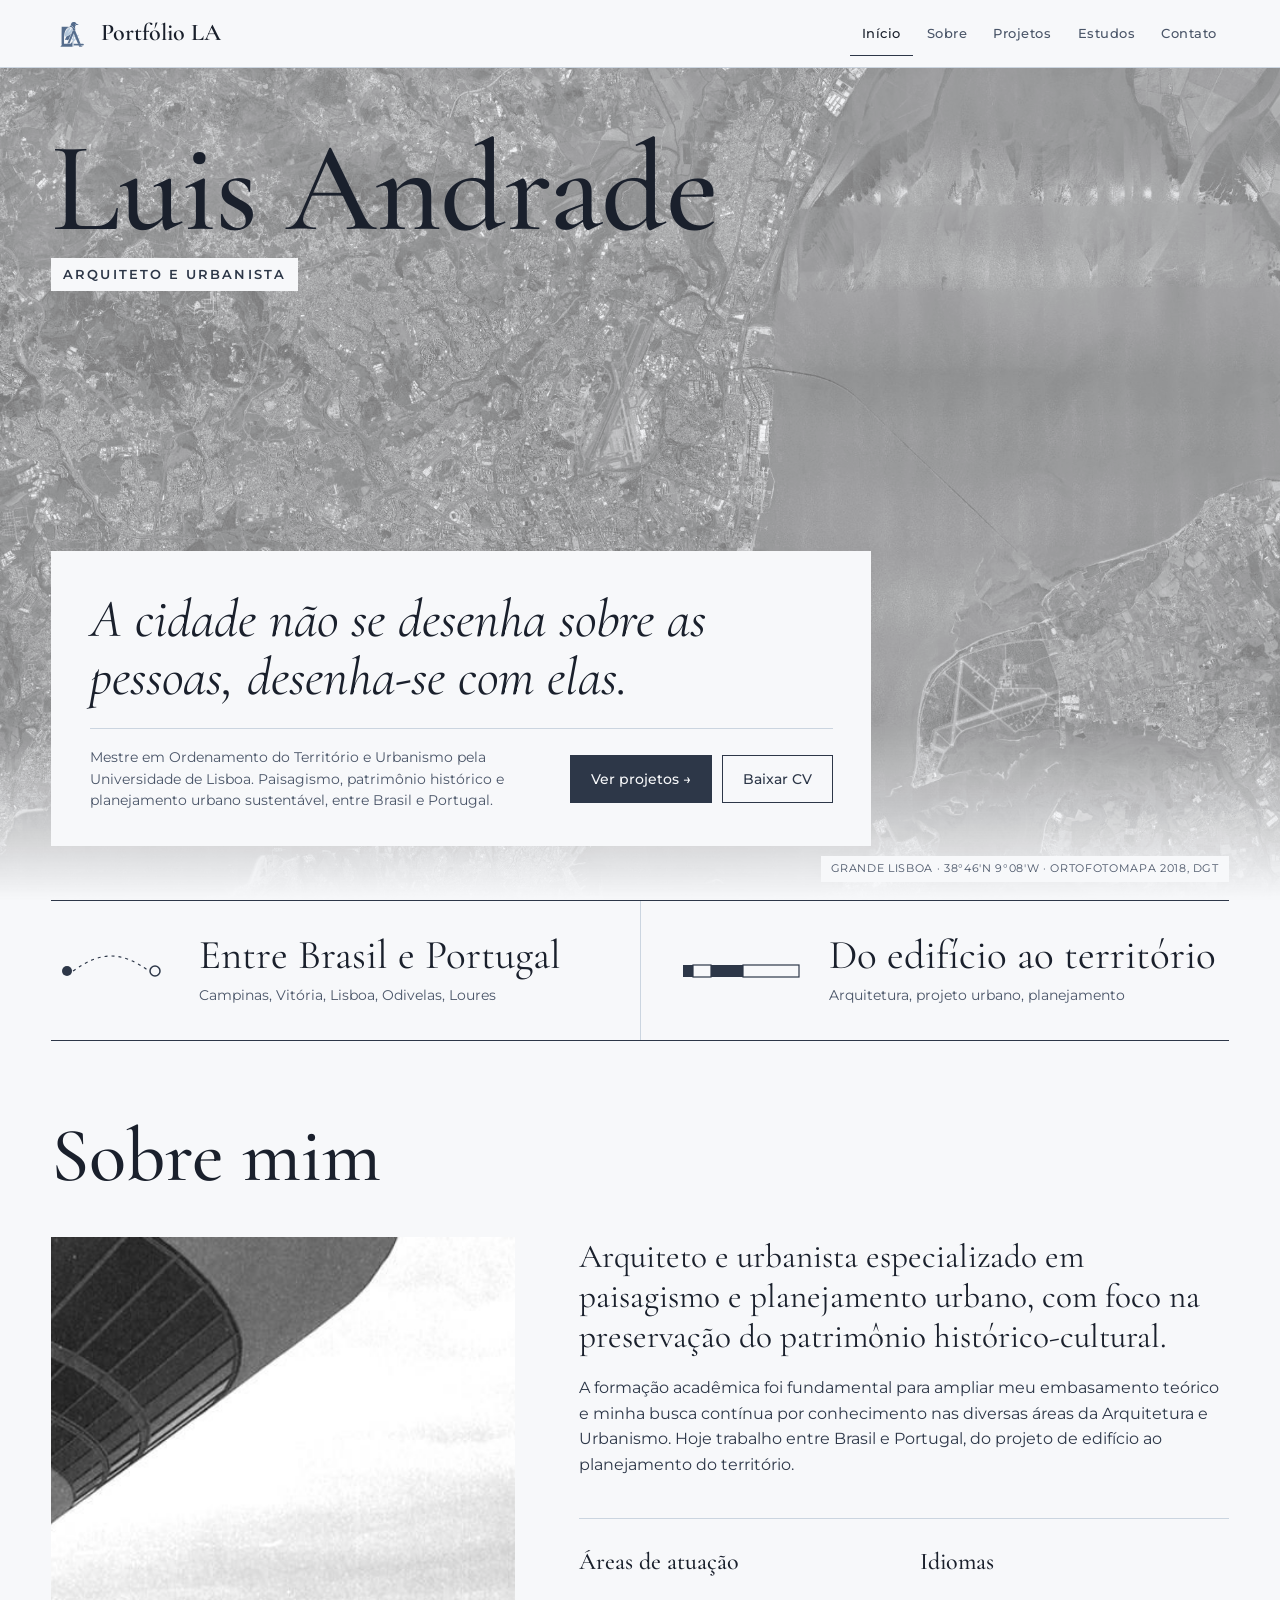
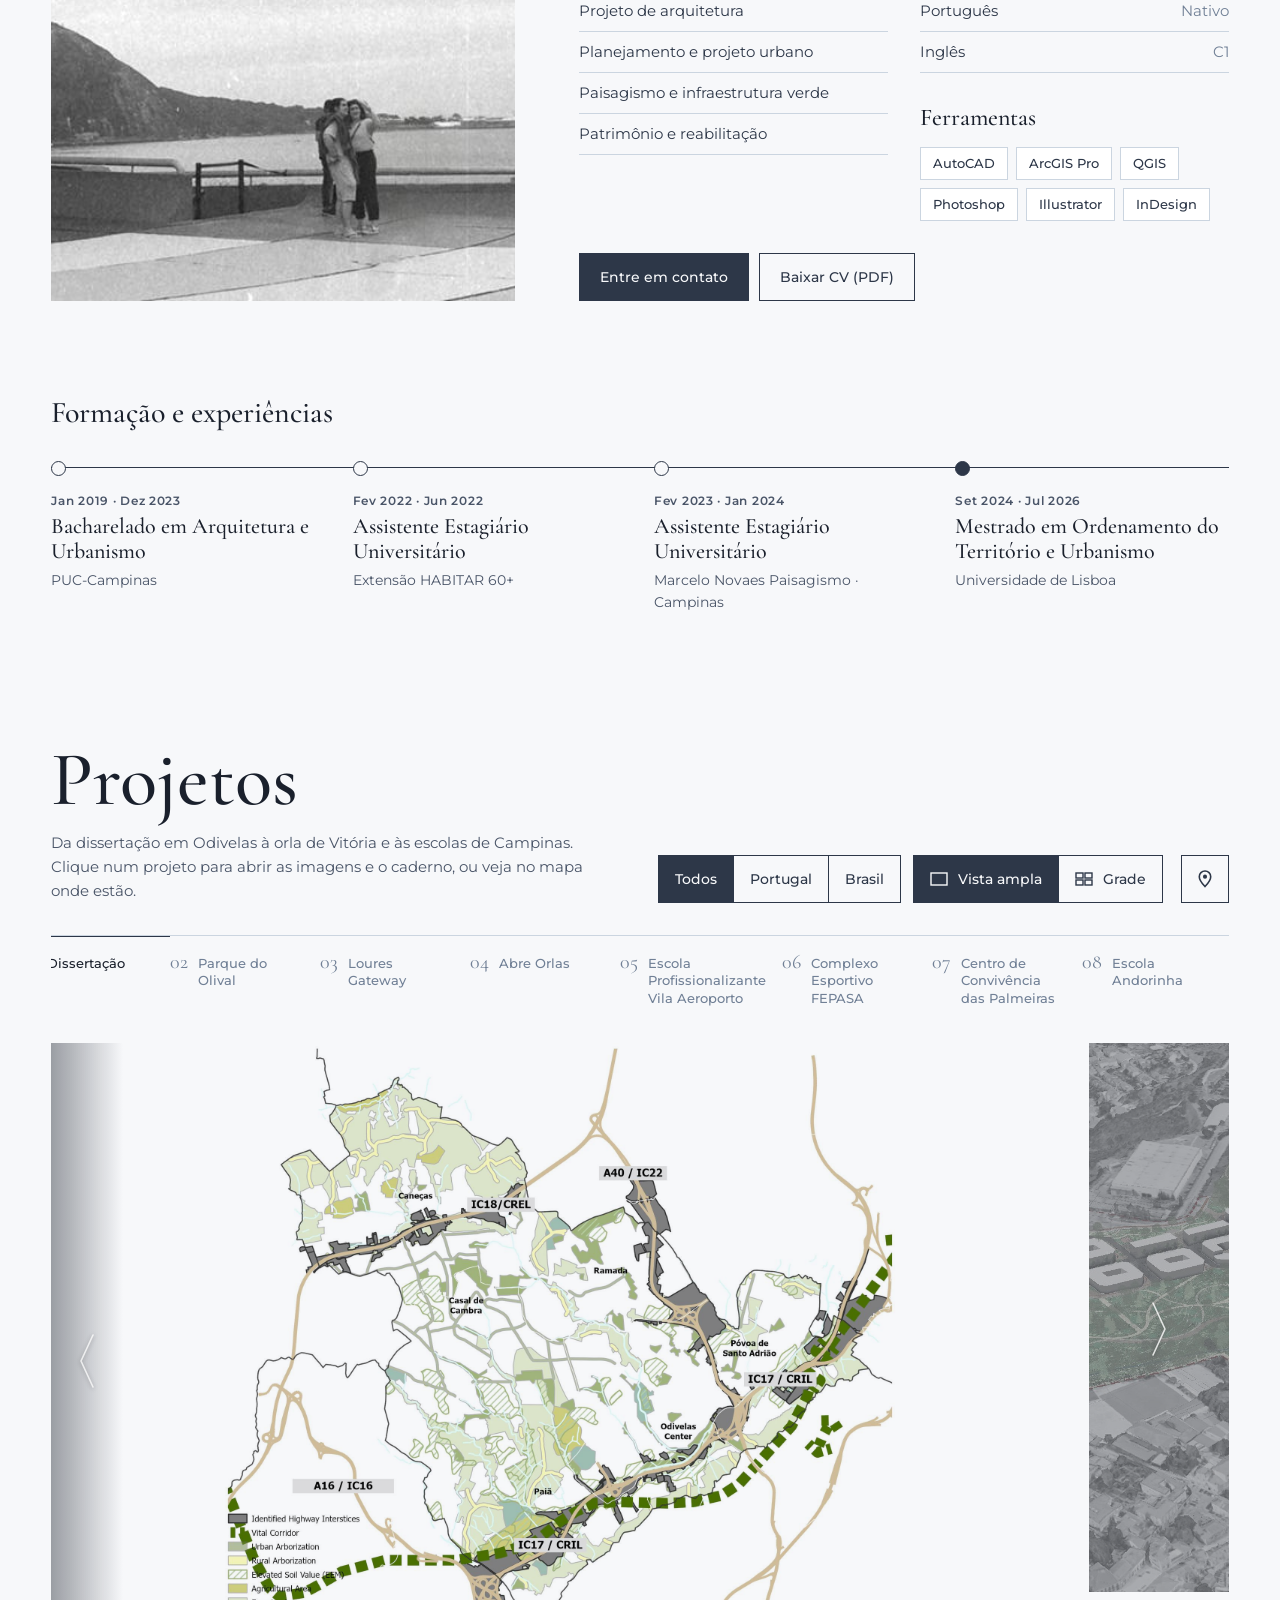
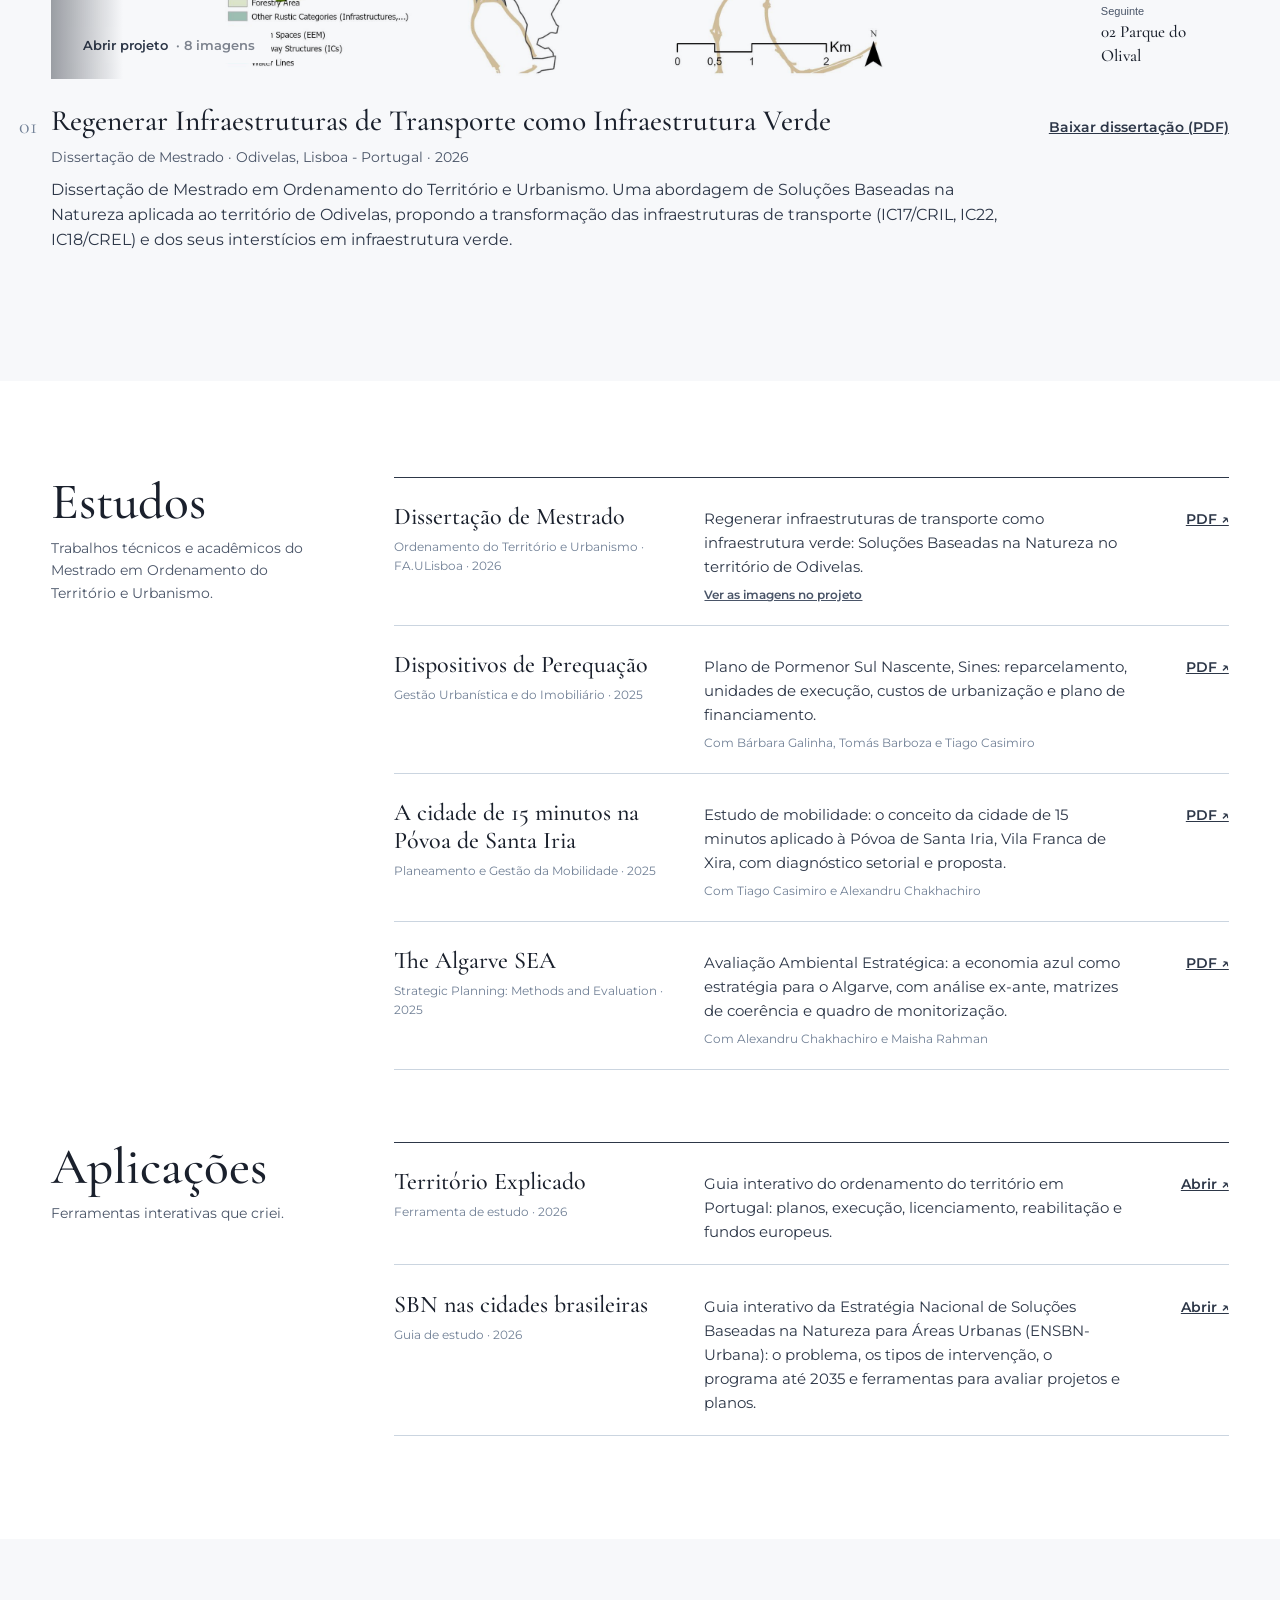
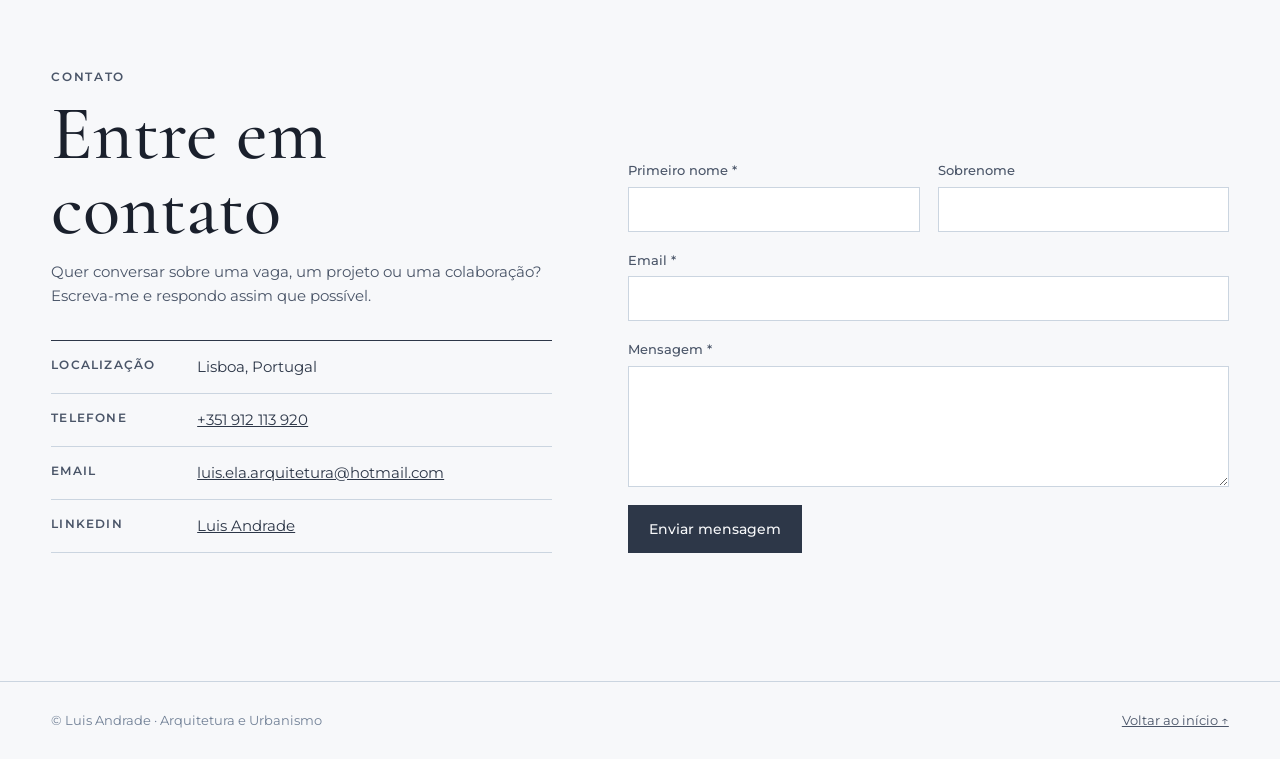
==== commit 905be219: "Aplicacoes: link para o site do guia ENSBN" ====
--- a/index.html
+++ b/index.html
@@ -213,6 +213,11 @@
         <div class="rd"><span>Guia interativo do ordenamento do território em Portugal: planos, execução, licenciamento, reabilitação e fundos europeus.</span></div>
         <a href="https://territorioportugal.netlify.app" target="_blank" rel="noopener">Abrir ↗</a>
       </li>
+      <li>
+        <div class="rn"><b>SBN nas cidades brasileiras</b><small>Guia de estudo · 2026</small></div>
+        <div class="rd"><span>Guia interativo da Estratégia Nacional de Soluções Baseadas na Natureza para Áreas Urbanas (ENSBN-Urbana): o problema, os tipos de intervenção, o programa até 2035 e ferramentas para avaliar projetos e planos.</span></div>
+        <a href="https://sbnurbana.netlify.app" target="_blank" rel="noopener">Abrir ↗</a>
+      </li>
     </ul>
   </div>
 </section>
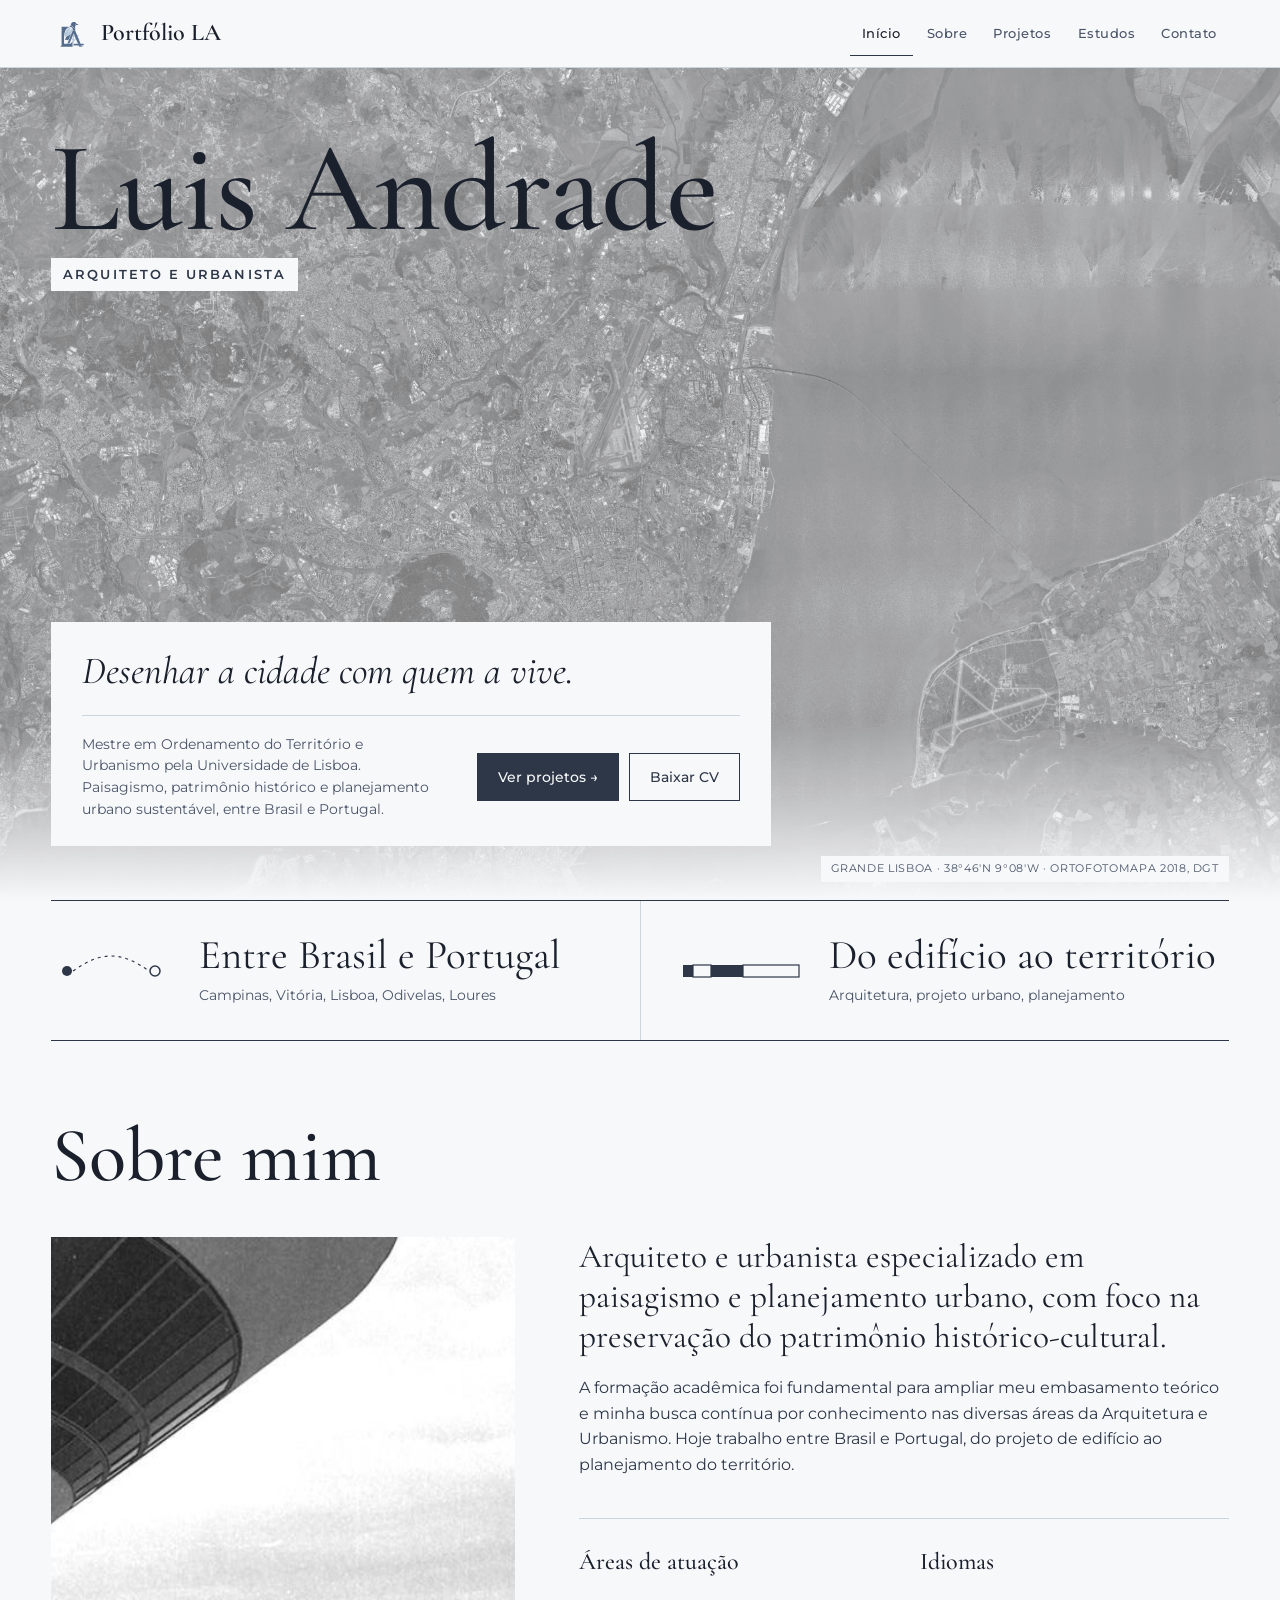
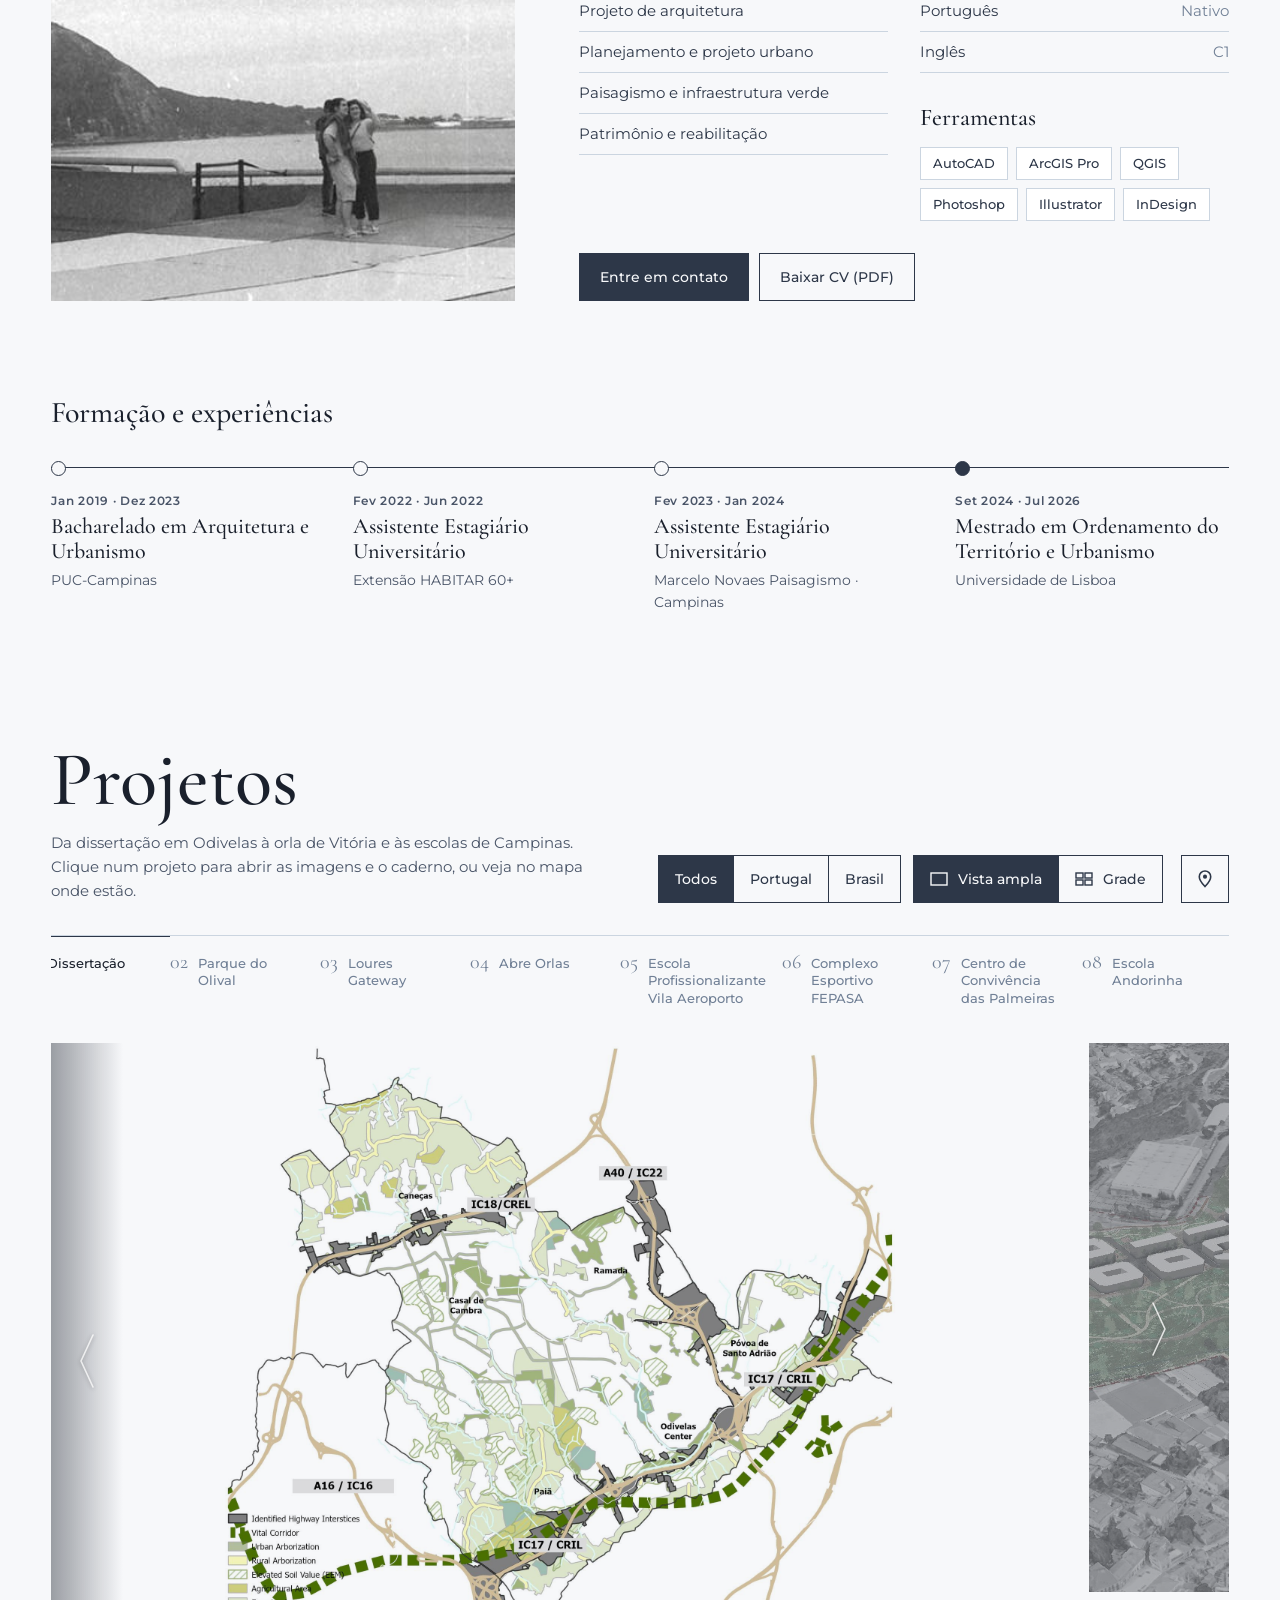
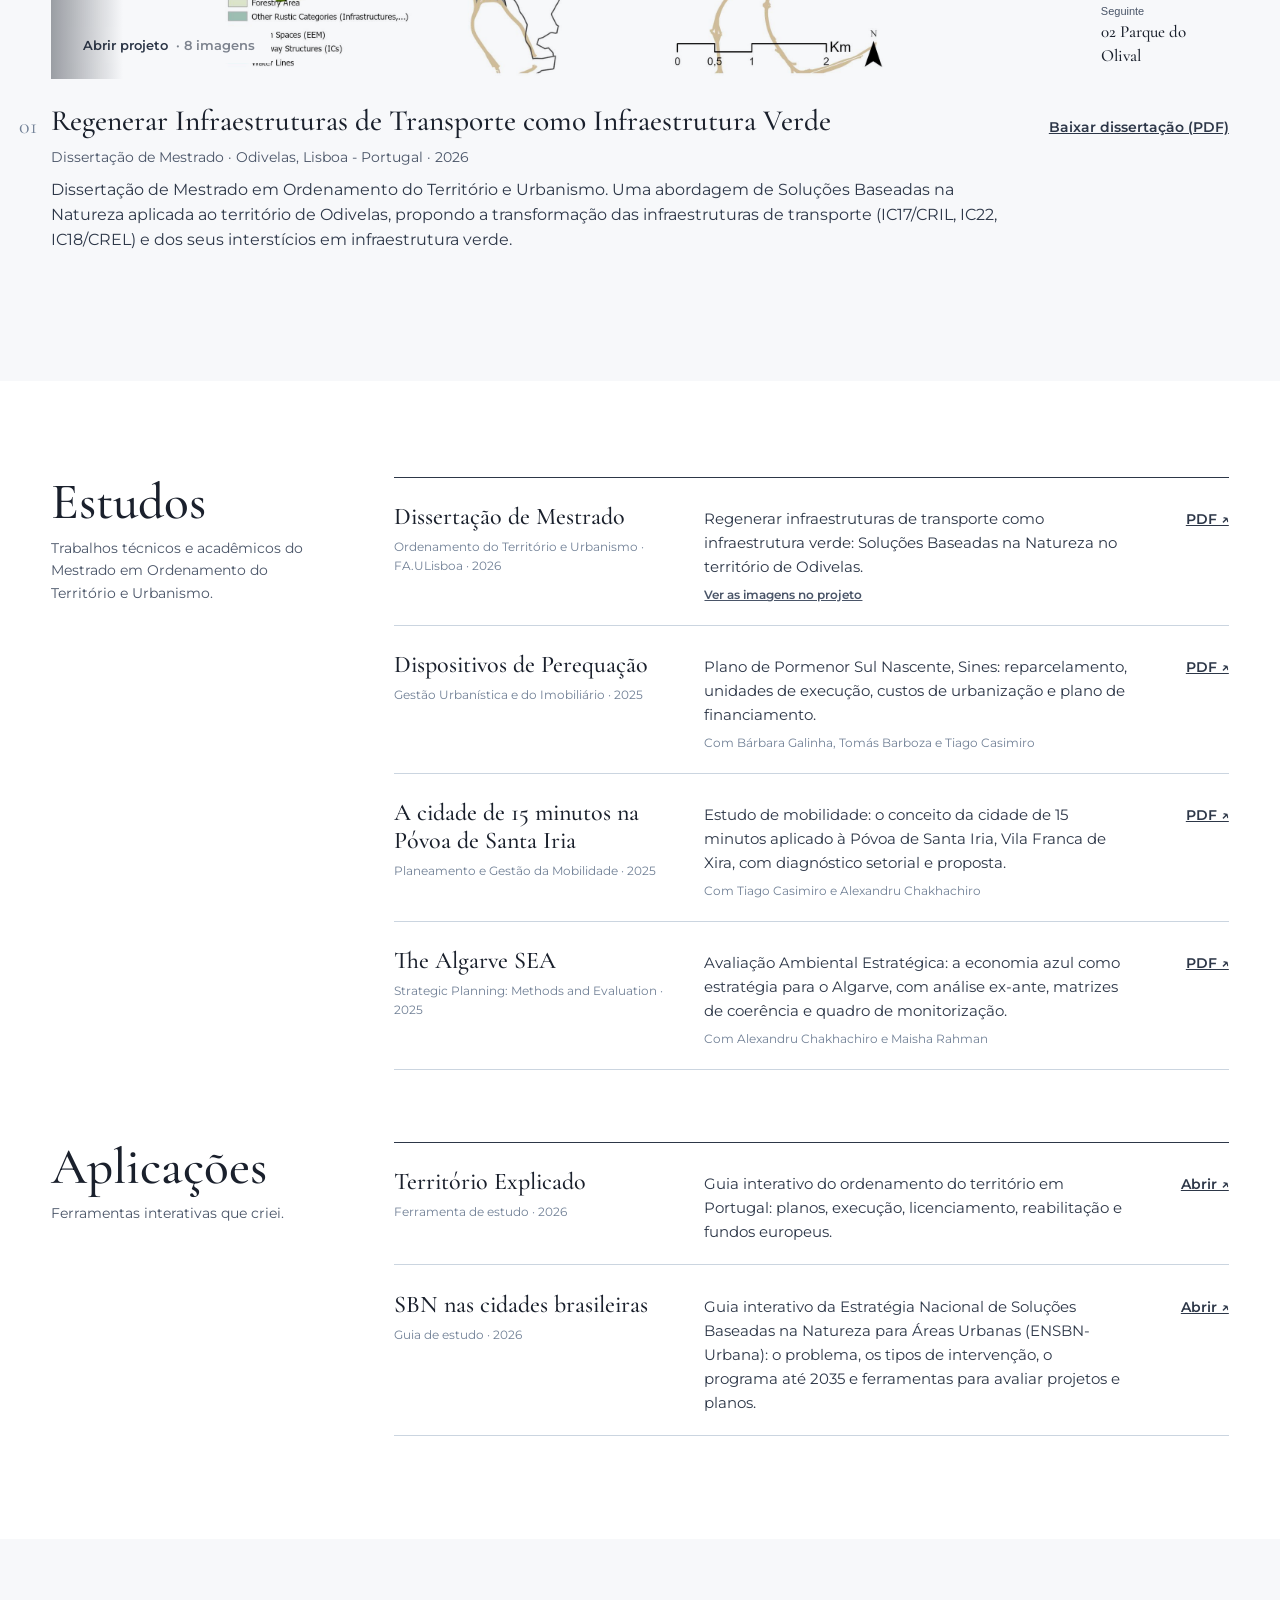
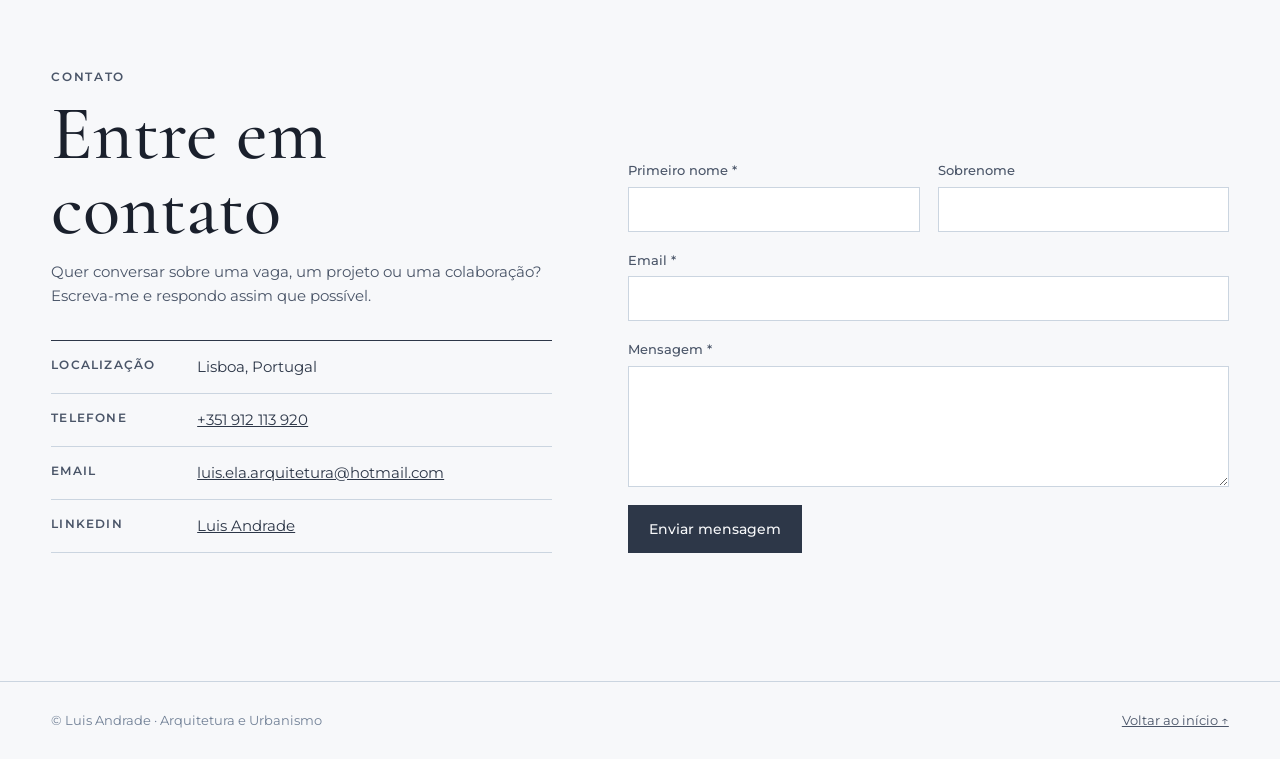
==== commit b1455251: "Cartão do guia de impostos nas Aplicações" ====
--- a/index.html
+++ b/index.html
@@ -7,7 +7,7 @@
 <meta name="description" content="Portfólio de Luis Andrade, arquiteto e urbanista. Mestre em Ordenamento do Território e Urbanismo pela Universidade de Lisboa. Projetos entre Brasil e Portugal, do edifício ao território.">
 <link rel="canonical" href="https://portifoliola.netlify.app/">
 <meta property="og:title" content="Luis Andrade · Arquiteto e Urbanista">
-<meta property="og:description" content="A cidade não se desenha sobre as pessoas, desenha-se com elas.">
+<meta property="og:description" content="Desenhar a cidade com quem a vive.">
 <meta property="og:url" content="https://portifoliola.netlify.app/">
 <link rel="icon" href="imagens/Logo.svg" type="image/svg+xml">
 <link rel="preconnect" href="https://fonts.googleapis.com">
@@ -37,7 +37,7 @@
     <span class="tag">Arquiteto e Urbanista</span>
   </div>
   <div class="manifesto">
-    <p class="q">A cidade não se desenha sobre as pessoas, desenha-se com elas.</p>
+    <p class="q">Desenhar a cidade com quem a vive.</p>
     <div class="row">
       <span>Mestre em Ordenamento do Território e Urbanismo pela Universidade de Lisboa. Paisagismo, patrimônio histórico e planejamento urbano sustentável, entre Brasil e Portugal.</span>
       <div class="btns">
--- a/css/site.css
+++ b/css/site.css
@@ -55,10 +55,10 @@
 .hero > * { position: relative; }
 .who h1 { margin: 0; font-family: var(--serif); font-weight: 500; font-size: clamp(64px, 10vw, 140px); line-height: 0.9; letter-spacing: -0.01em; color: var(--ink-strong); }
 .tag { display: inline-block; margin-top: 12px; padding: 6px 12px; background: var(--bg); font-size: 13px; font-weight: 600; letter-spacing: 0.16em; text-transform: uppercase; }
-.manifesto { max-width: 820px; margin-top: 48px; padding: clamp(24px, 3vw, 40px) clamp(22px, 3vw, 44px) clamp(22px, 3vw, 34px); background: var(--bg); }
-.manifesto p.q { margin: 0; font-family: var(--serif); font-style: italic; font-size: clamp(34px, 4.2vw, 58px); line-height: 1.08; color: var(--ink-strong); }
+.manifesto { max-width: 720px; margin-top: 40px; padding: clamp(20px, 2.2vw, 30px) clamp(20px, 2.4vw, 34px) clamp(18px, 2vw, 26px); background: var(--bg); }
+.manifesto p.q { margin: 0; font-family: var(--serif); font-style: italic; font-size: clamp(28px, 3vw, 42px); line-height: 1.1; color: var(--ink-strong); }
 .manifesto .row { margin-top: 22px; padding-top: 18px; border-top: 1px solid var(--line); display: flex; flex-wrap: wrap; align-items: center; justify-content: space-between; gap: 18px 24px; }
-.manifesto .row span { font-size: 14px; line-height: 1.55; color: var(--muted); max-width: 440px; }
+.manifesto .row span { font-size: 14px; line-height: 1.55; color: var(--muted); max-width: 360px; }
 .credit { position: absolute; right: var(--pad); bottom: 18px; padding: 4px 10px; background: var(--bg); font-size: 11px; letter-spacing: 0.06em; color: var(--muted); }
 @media (max-width: 640px) { .credit { position: static; align-self: flex-start; margin-top: 16px; } }
 
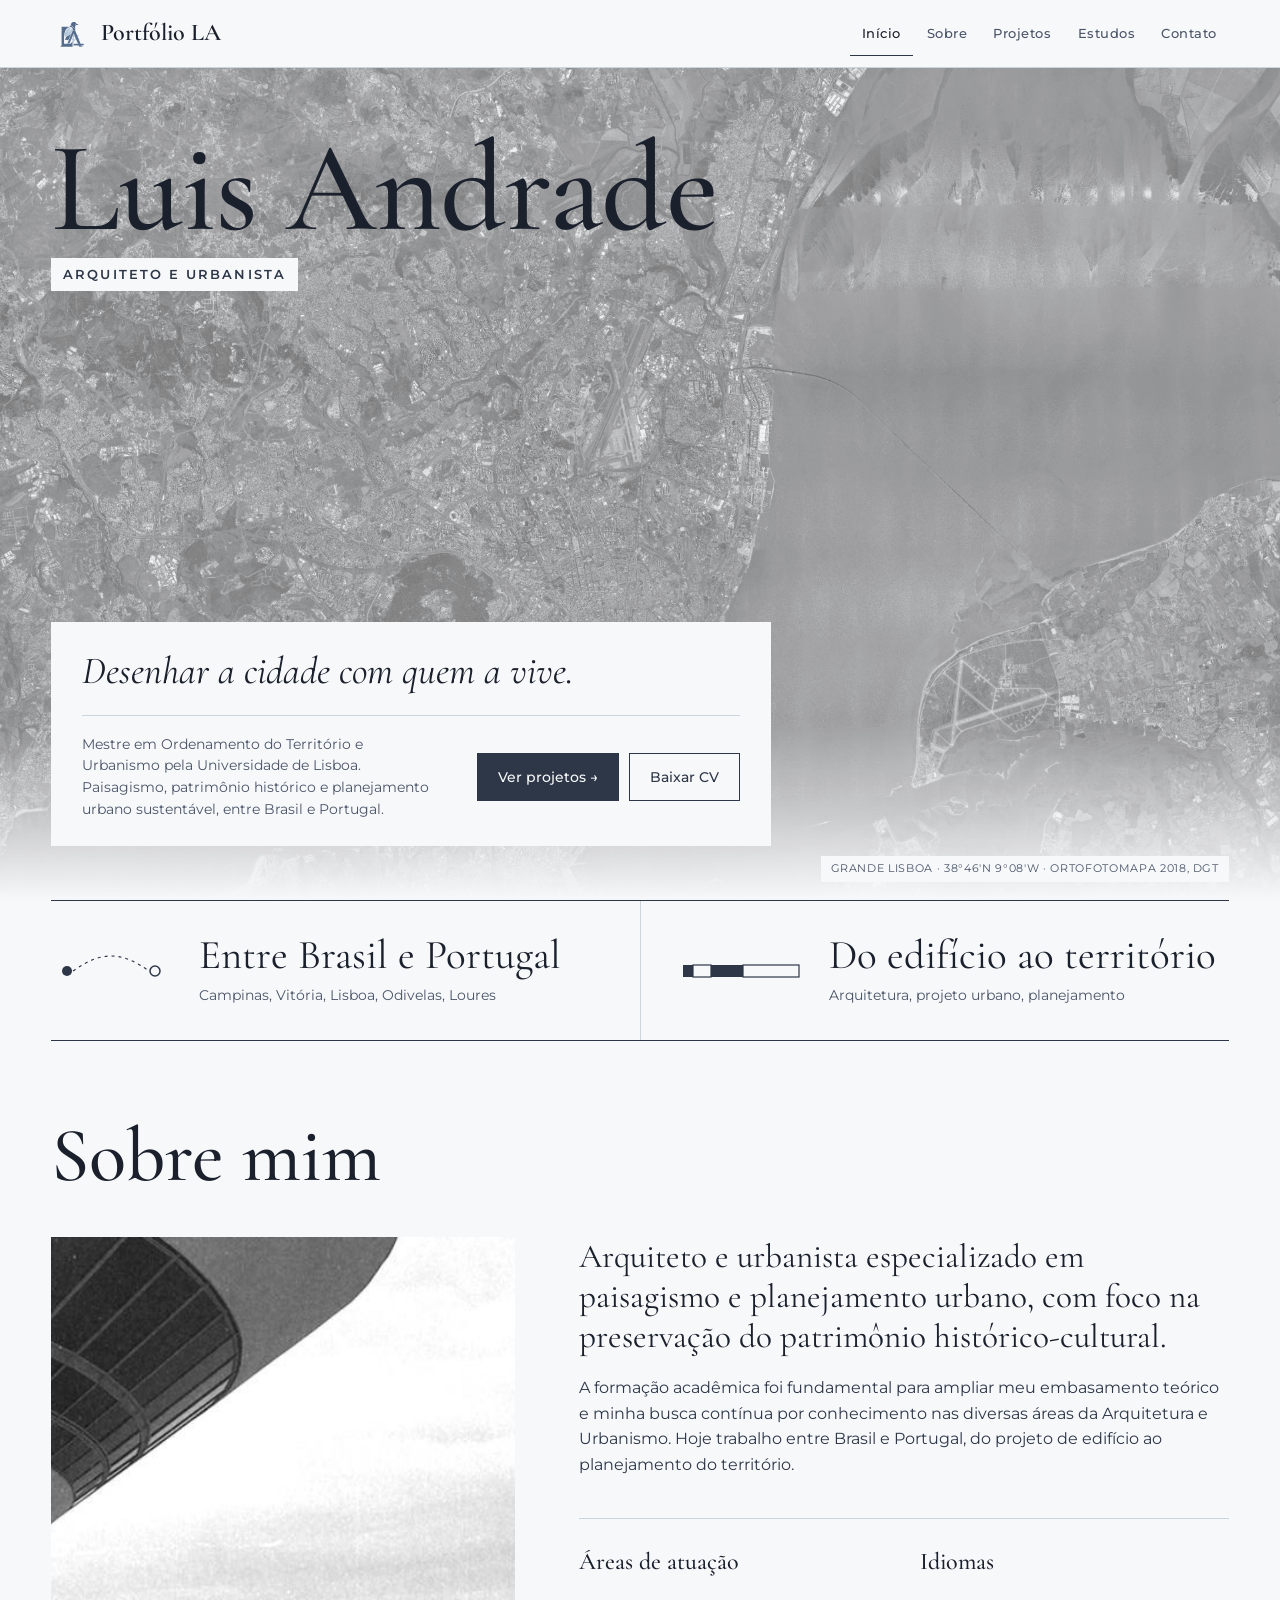
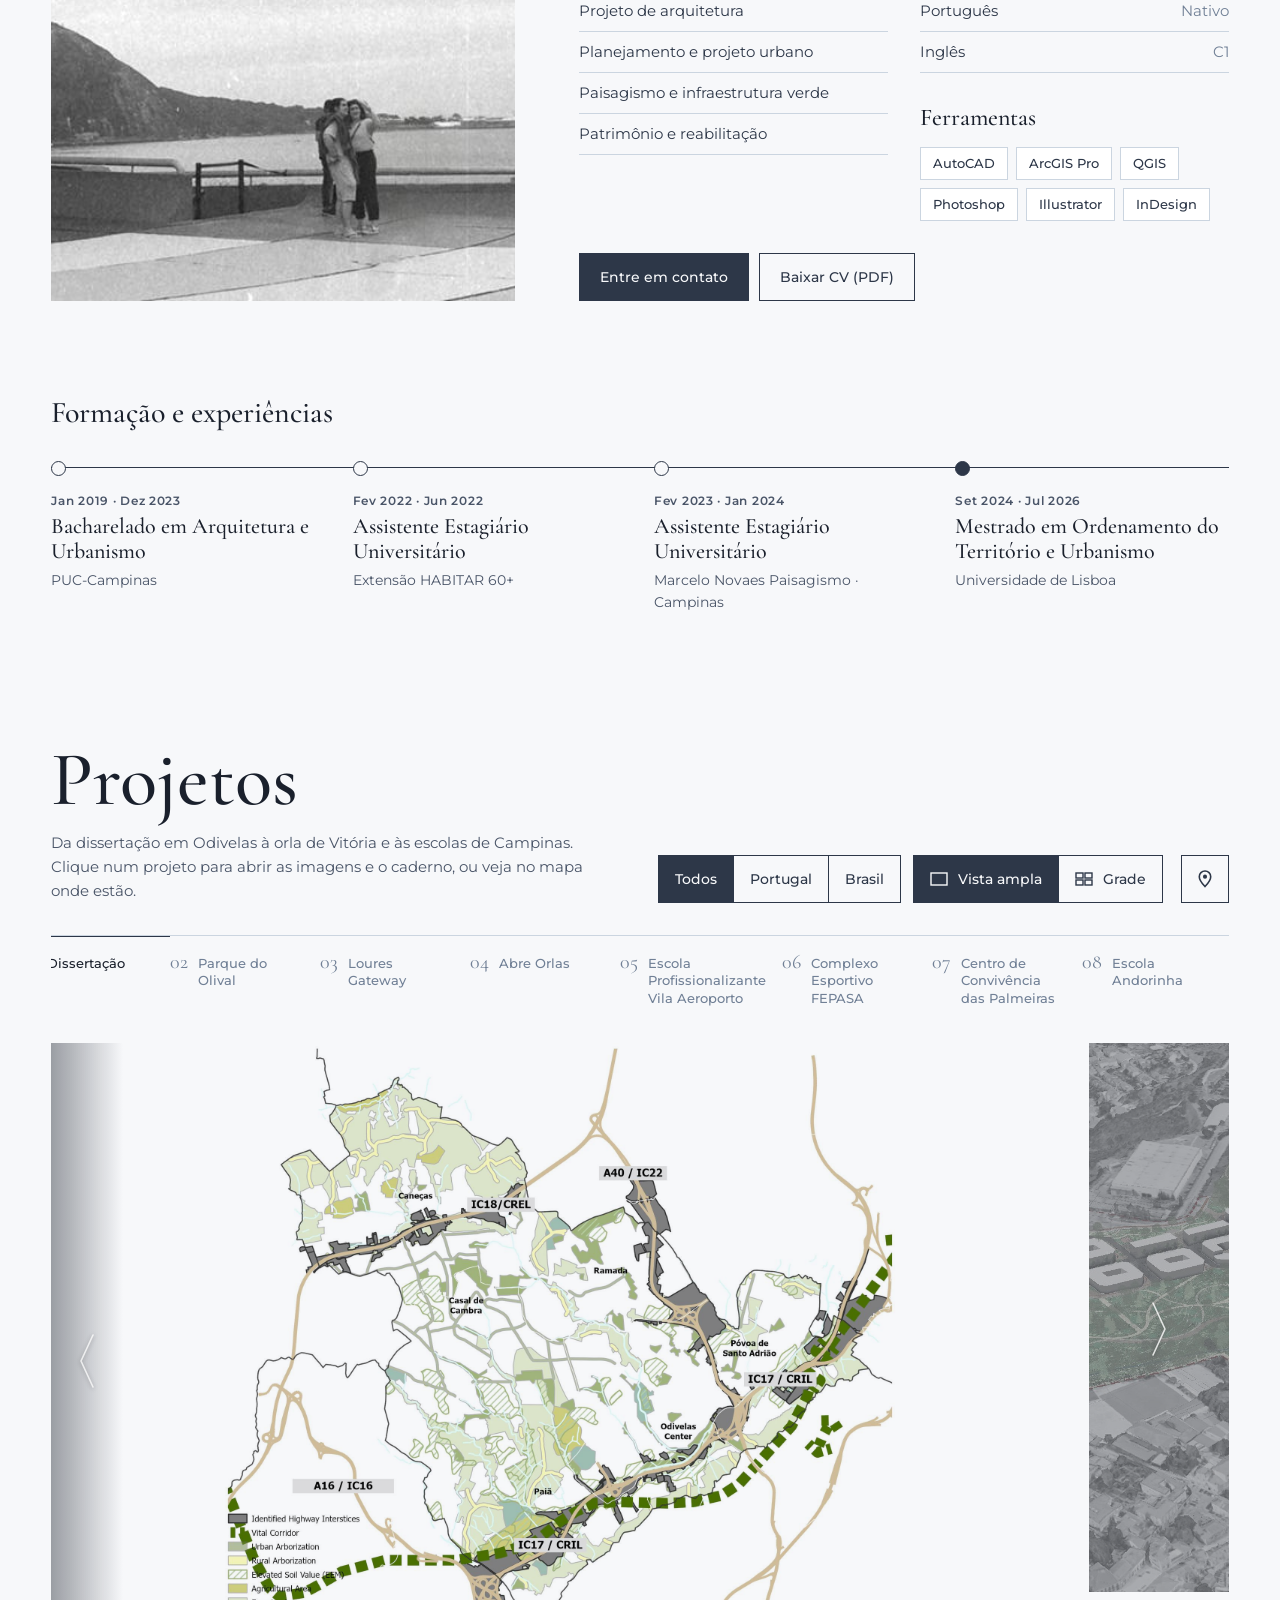
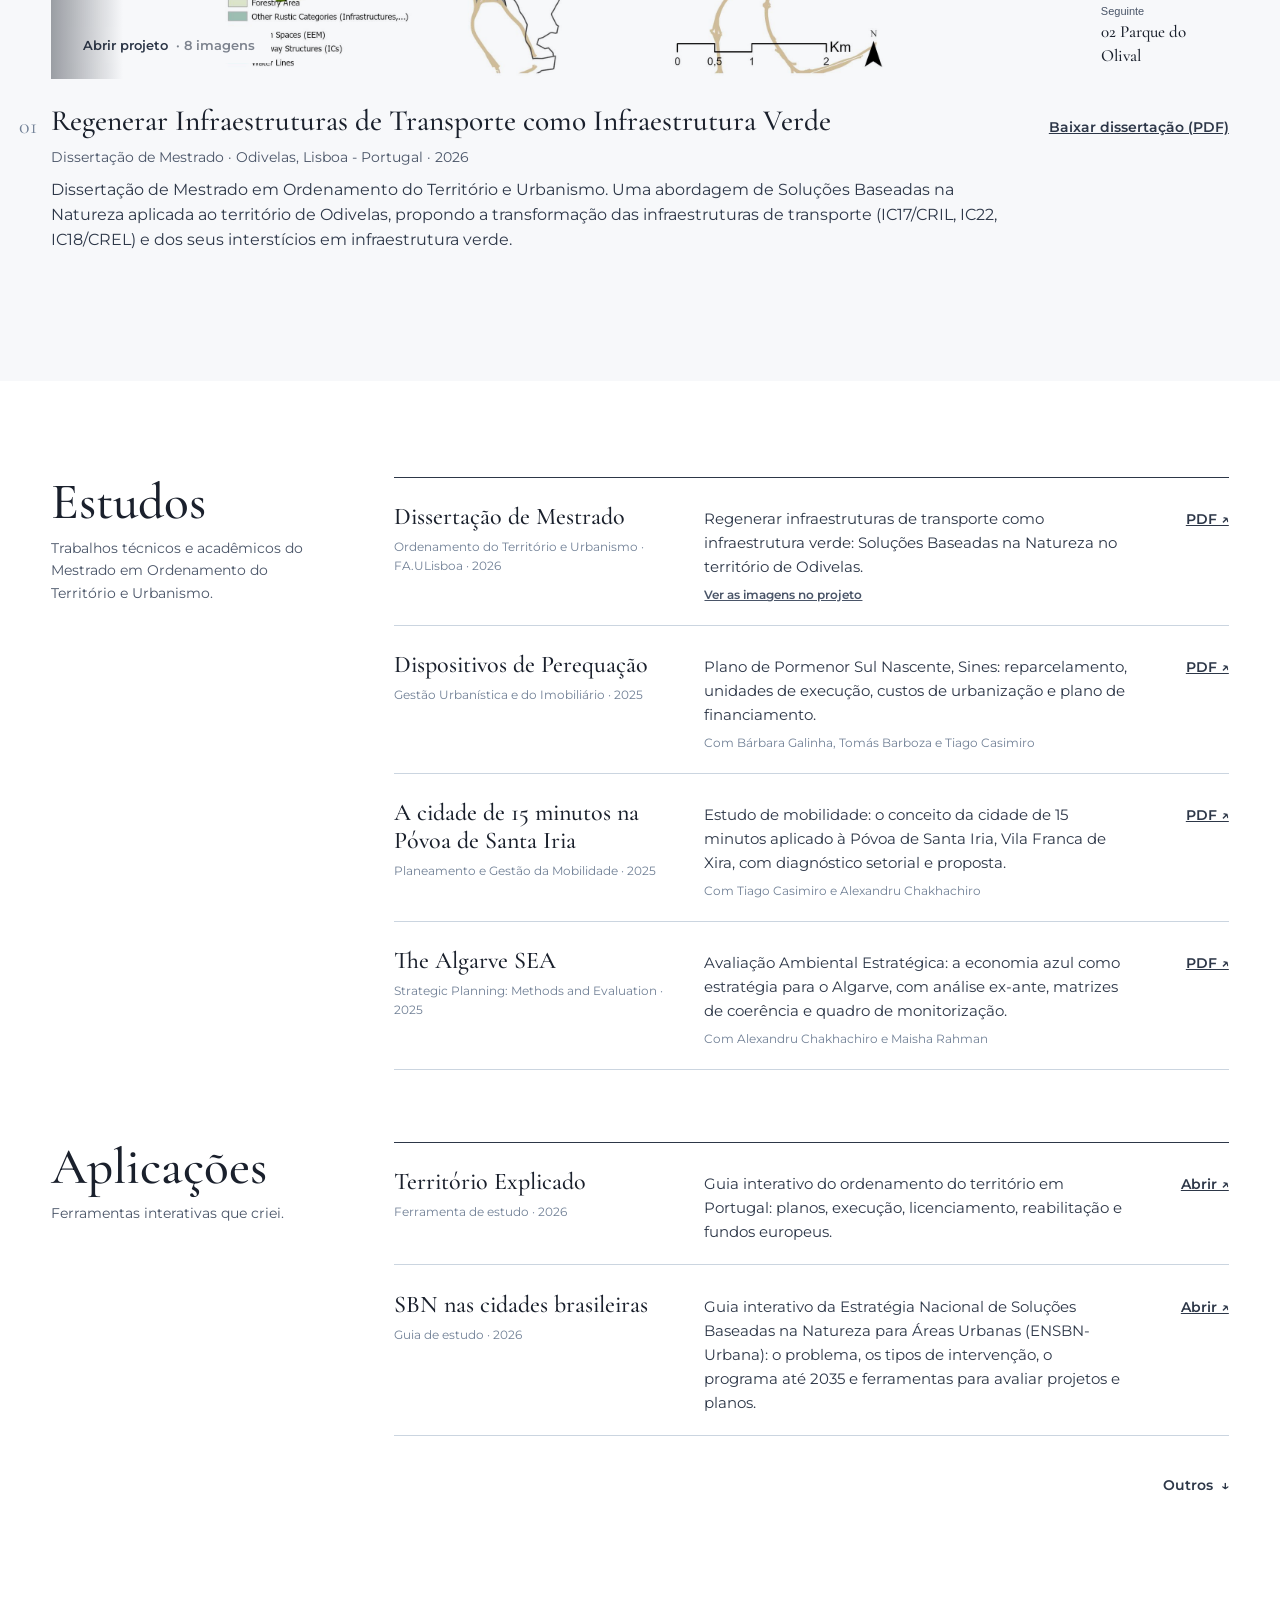
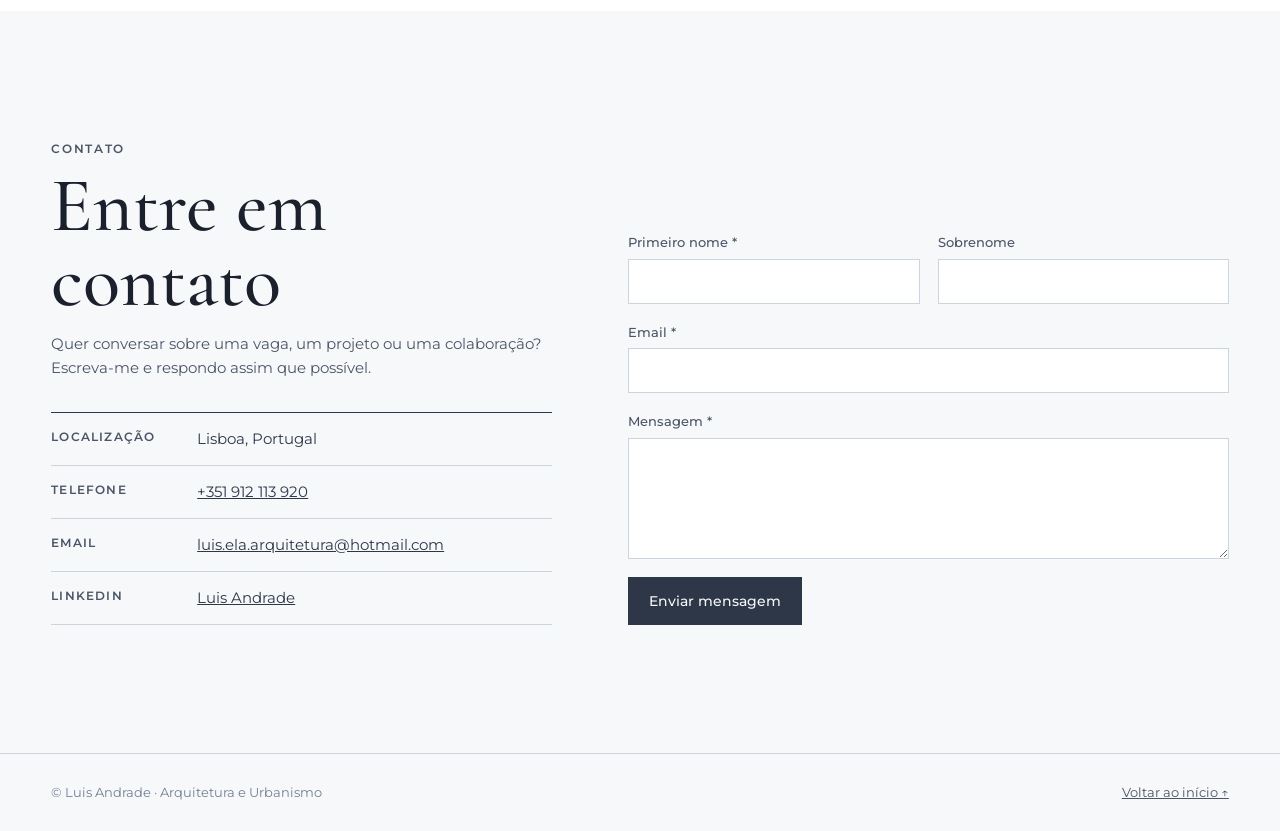
==== commit b0b732ea: "Aplicações: secção Outros com o guia de impostos" ====
--- a/index.html
+++ b/index.html
@@ -219,6 +219,17 @@
         <a href="https://sbnurbana.netlify.app" target="_blank" rel="noopener">Abrir ↗</a>
       </li>
     </ul>
+    <details class="more">
+      <summary><span>Outros</span></summary>
+      <p class="sub">Projetos fora do urbanismo.</p>
+      <ul class="rows">
+      <li>
+        <div class="rn"><b>Impostos em Portugal, do zero</b><small>Guia interativo · 2026</small></div>
+        <div class="rd"><span>Guia simples do IRS e da Segurança Social para quem vem do Brasil e começa a trabalhar em Portugal: o que sai do salário, por que há devolução, faturas, IRS Jovem e outros benefícios, com um salário de exemplo que cada pessoa pode mudar.</span></div>
+        <a href="https://impostos-portugal.netlify.app" target="_blank" rel="noopener">Abrir ↗</a>
+      </li>
+      </ul>
+    </details>
   </div>
 </section>
 
--- a/css/site.css
+++ b/css/site.css
@@ -293,6 +293,15 @@
 }
 
 @media (prefers-reduced-motion: reduce) { html { scroll-behavior: auto; } * { transition: none !important; } }
+.more { grid-column: 2; margin-top: 4px; }
+.more summary { list-style: none; display: flex; justify-content: flex-end; cursor: pointer; }
+.more summary::-webkit-details-marker { display: none; }
+.more summary span { min-height: 44px; display: inline-flex; align-items: center; gap: 8px; font-size: 14px; font-weight: 600; color: var(--ink); border-bottom: 1px solid transparent; }
+.more summary span::after { content: "↓"; transition: transform .2s; }
+.more[open] summary span::after { transform: rotate(180deg); }
+.more summary:hover span { border-bottom-color: var(--ink); }
+.more > .sub { margin: 4px 0 12px; font-size: 13px; color: var(--soft); }
+@media (max-width: 960px) { .more { grid-column: 1; } }
 .rows small a.inl { display: inline; min-height: 0; font-size: 12px; font-weight: 600; color: var(--muted); }
 .mapbtn { width: 48px; min-height: 48px; display: flex; align-items: center; justify-content: center; margin-left: 6px; border: 1px solid var(--ink); background: transparent; color: var(--ink); cursor: pointer; transition: background 0.2s ease, color 0.2s ease; }
 .mapbtn:hover { background: var(--white); }
